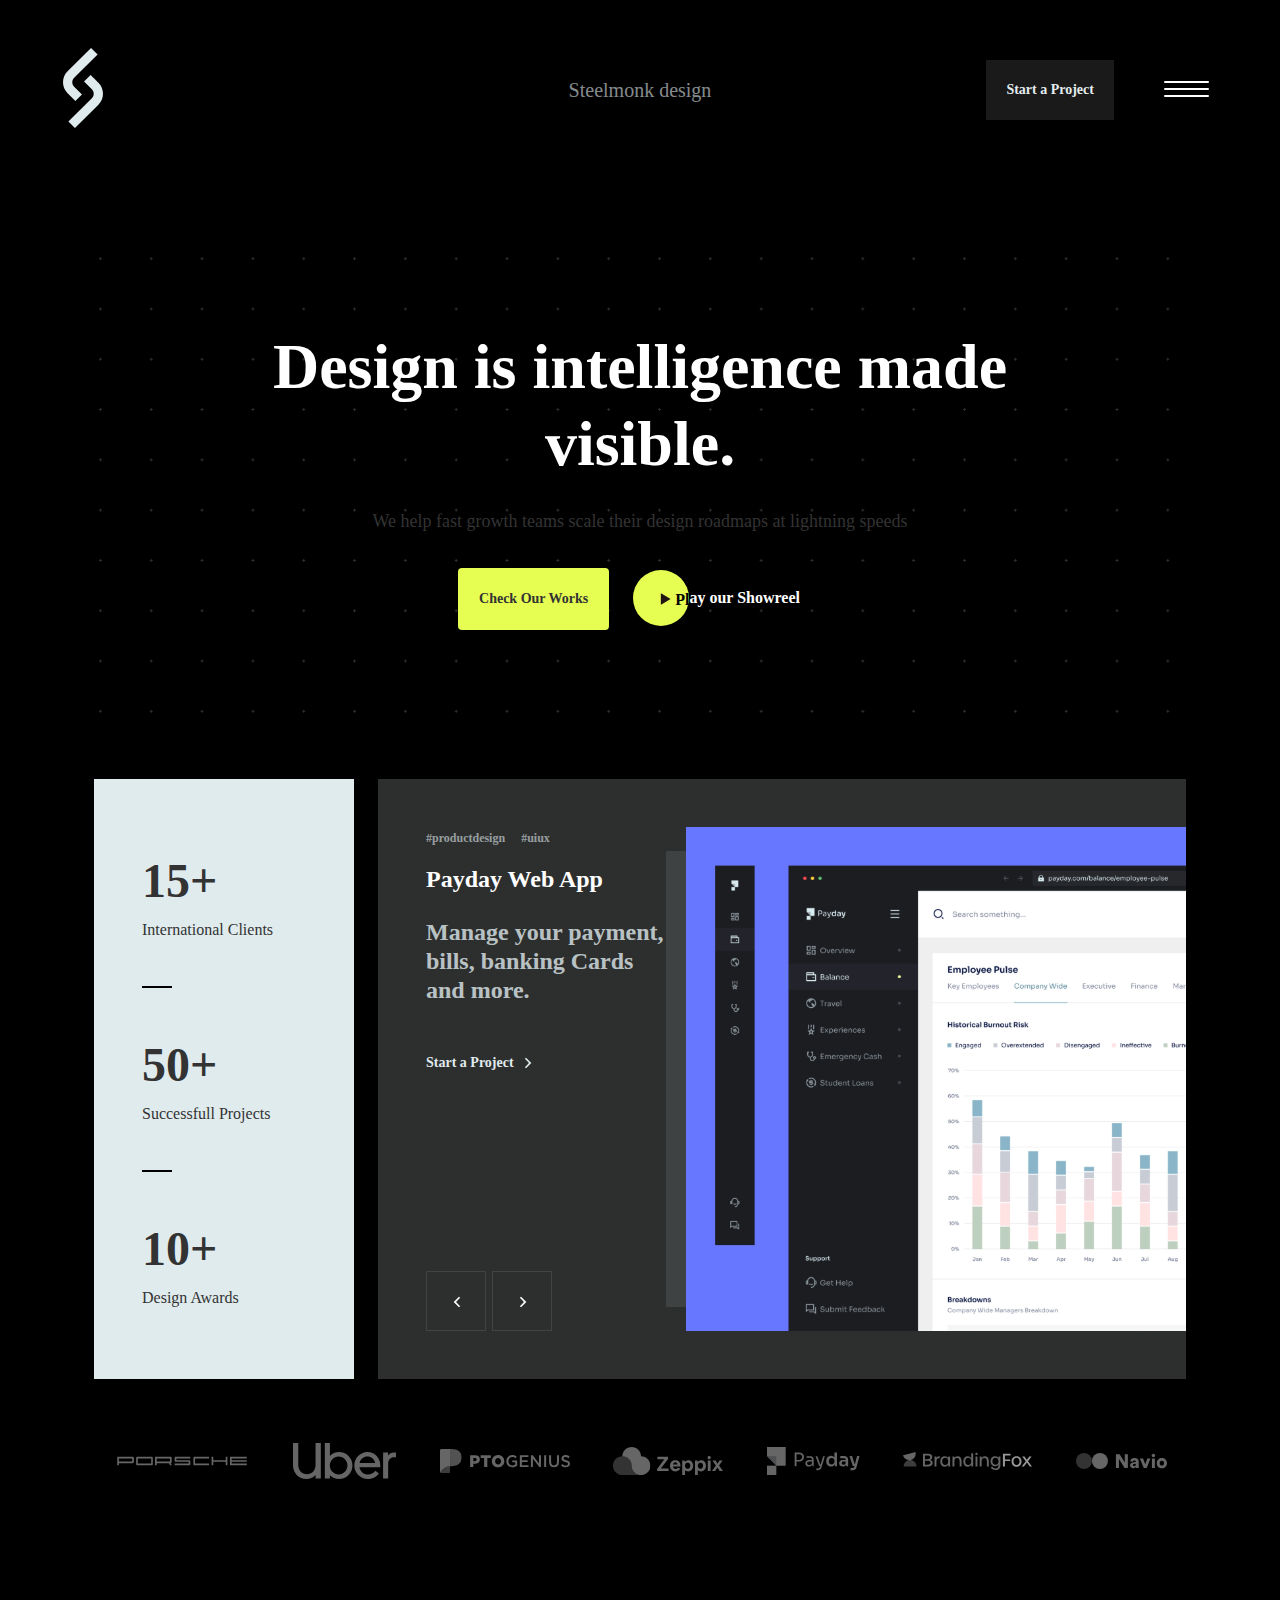
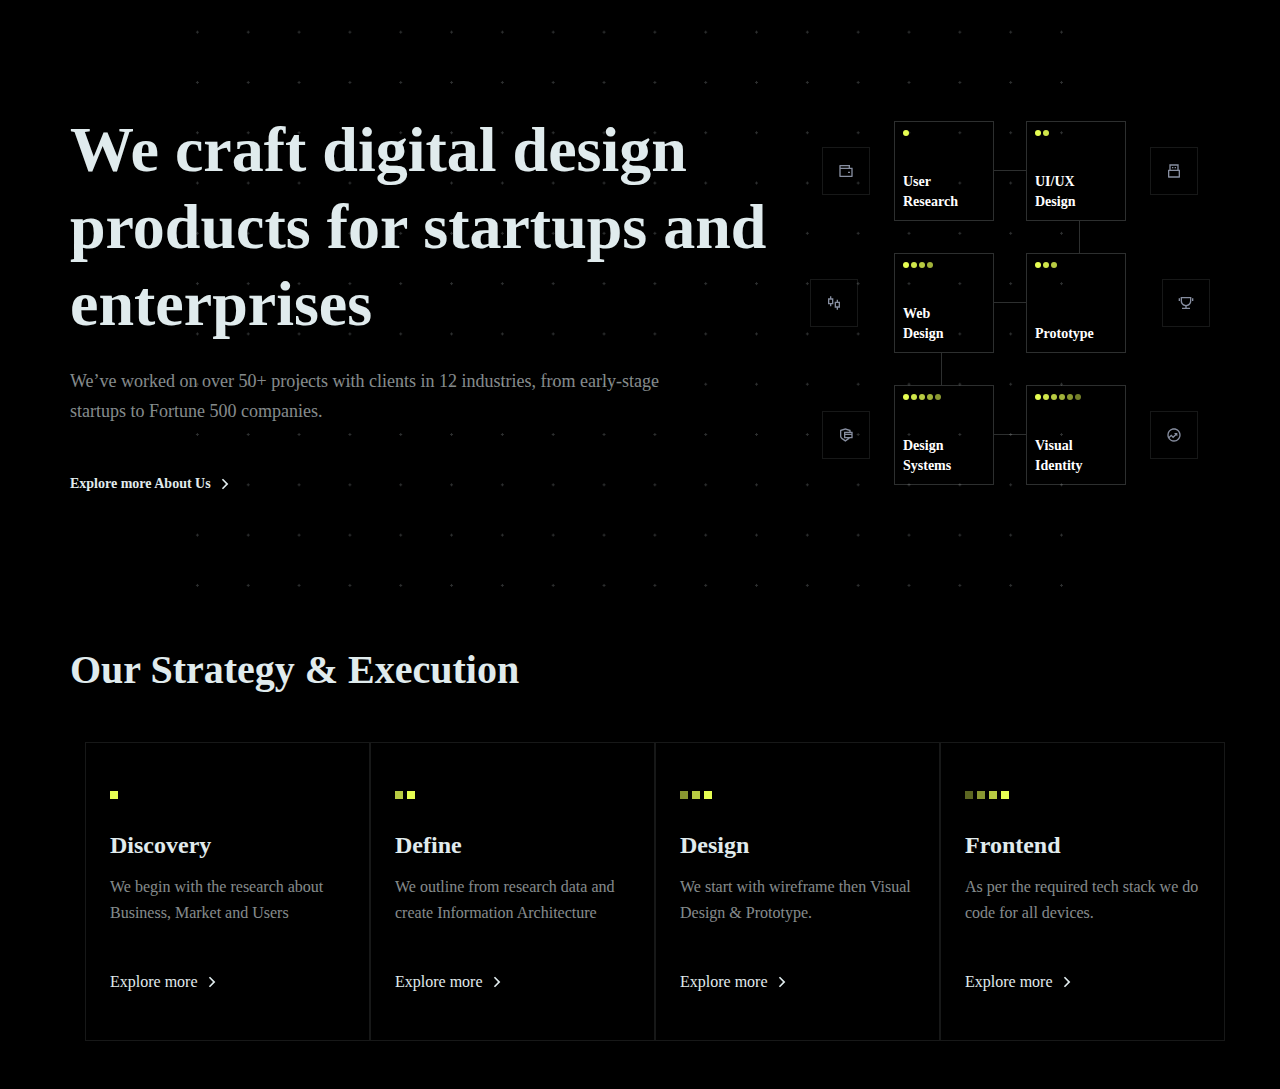
==== index.html @ 5696d29c "strategy section is done" ====
<!DOCTYPE html>
<html lang="en">
  <head>
    <meta charset="UTF-8" />
    <meta name="viewport" content="width=device-width, initial-scale=1.0" />
    <title>Steelmonk</title>
    <link
      rel="stylesheet"
      href="https://maxcdn.bootstrapcdn.com/bootstrap/3.4.1/css/bootstrap.min.css"
    />
    <link rel="stylesheet" href="css/main.css" />
  </head>
  <body>
    <header class="container-fluid" id="header">
      <div class="col-xs-4">
        <a href="index.html"><img src="images/logo.svg" alt="Steelmonk" /></a>
      </div>
      <div class="col-xs-4 header-center">
        <span>Steelmonk design</span>
      </div>
      <div class="col-xs-4 header-end">
        <button class="btn header-btn">Start a Project</button>
        <div class="hamburger" onclick="toggleMenu()">
          <div class="hamburger-container">
            <div class="hamburger-inner"></div>
            <div class="hamburger-hidden"></div>
            <div class="hamburger-hidden right-line-1"></div>
            <div class="hamburger-hidden right-line-2"></div>
          </div>
        </div>
      </div>
    </header>
    <section class="menu" id="menu">
      <div class="container">
        <div class="col-md-4 menu-links">
          <span>Follow us</span>
          <ul>
            <a href="#"><li>Facebook</li></a>
            <a href="#"><li>Instagram</li></a>
            <a href="#"><li>Twiter</li></a>
            <a href="#"><li>Dribbble</li></a>
            <a href="#"><li>Behance</li></a>
            <a href="#"><li>Linkedin</li></a>
            <a href="#"><li>Youtube</li></a>
          </ul>
        </div>
        <div class="col-md-4 menu-links-2">
          <span>Menu</span>
          <nav class="menu-nav">
            <ul class="nav-list">
              <a href="#">
                <li>Works</li>
              </a>
              <a href="#">
                <li>About us</li>
              </a>
              <a href="#">
                <li>Services</li>
              </a>
              <a href="#">
                <li>Contact us</li>
              </a>
            </ul>
          </nav>
          <p>Have a project in mind? Let’s get to work.</p>
        </div>
        <div class="col-md-4">
          <img src="images/menu-img.svg" alt="img" class="menu-img" />
        </div>
      </div>
    </section>
    <section class="main container-fluid">
      <div class="stars">
        <!--content in scss-->
      </div>
      <div class="main-text">
        <h1>Design is intelligence made visible.</h1>
        <p>
          We help fast growth teams scale their design roadmaps at lightning
          speeds
        </p>
        <div class="main-buttons">
          <button class="btn">Check Our Works</button>
          <a class="main-link">
            <img src="images/play-mini-fill.svg" alt="play icon" />
            <span><span>Pl</span>ay our Showreel</span>
          </a>
        </div>
      </div>
    </section>
    <section class="container payday">
      <div class="col-sm-4 paydey-statistic">
        <div class="payday-nmb">
          <div class="payday-nmb-text">
            <h3>15+</h3>
            <p>International Clients</p>
          </div>
          <img src="images/arrow-right-up.svg" alt="arrow" />
        </div>
        <div class="payday-line">
          <!-- content in scss -->
        </div>

        <div class="payday-nmb">
          <div class="payday-nmb-text">
            <h3>50+</h3>
            <p>Successfull Projects</p>
          </div>
          <img src="images/arrow-right-up.svg" alt="arrow" />
        </div>
        <div class="payday-line">
          <!-- content in scss -->
        </div>
        <div class="payday-nmb">
          <div class="payday-nmb-text">
            <h3>10+</h3>
            <p>Design Awards</p>
          </div>
          <img src="images/arrow-right-up.svg" alt="arrow" />
        </div>
      </div>
      <div class="col-md-8 payday-content">
        <div class="payday-content-column">
          <div class="payday-content-text">
            <div class="hashtags">
              <a href="#"><span> #productdesign</span></a>
              <a href="#"><span> #uiux</span></a>
            </div>
            <div class="payday-text-title">
              <h3>Payday Web App</h3>
              <p>Manage your payment, bills, banking Cards and more.</p>
              <a href="#"
                >Start a Project <img src="images/arrow-left.svg" alt="arrow"
              /></a>
            </div>
          </div>
          <div class="payday-buttons">
            <button class="btn payday-btn">
              <img src="images/arrow-left-s-line.svg" alt="arrow" />
            </button>
            <button class="btn payday-btn">
              <img src="images/arrow-right-s-line.svg" alt="arrow" />
            </button>
          </div>
        </div>
        <div class="main-payday-column">
          <div class="payday-square"><!--content in scss--></div>
          <img src="images/payday-img.svg" alt="statistic" />
        </div>
      </div>
    </section>
    <section class="container partners">
      <img src="images/partners/porche.svg" alt="porche-log" /><img
        src="images/partners/uber.svg"
        alt="uber"
      /><img src="images/partners/ptogenius.svg" alt="ptogenius" /><img
        src="images/partners/zeppix.svg"
        alt="zeppix"
      /><img src="images/partners/payday.svg" alt="payday" /><img
        src="images/partners/brandingfox.svg"
        alt="brandingfox"
      />
      <img src="images/partners/navio.svg" alt="navio" />
    </section>
    <section class="container about-us">
      <div class="stars center"></div>
      <div class="about-us-text">
        <h2>We craft digital design products for startups and enterprises</h2>
        <p>
          We’ve worked on over 50+ projects with clients in 12 industries, from
          early-stage <br />startups to Fortune 500 companies.
        </p>
        <a href="#"
          ><span>Explore more About Us</span>
          <img src="images/arrow-left.svg" alt="arrow"
        /></a>
      </div>
      <div class="about-us-content">
        <div class="about-us-row">
          <img src="images/icons/wallet-line.svg" alt="wallet" />
          <div class="about-row-content">
            <div class="about-square">
              <div class="square-circles">
                <div class="circle"><!--content in scss--></div>
              </div>
              <p>User<br />Research</p>
            </div>
            <div class="line"><!--content in scss--></div>
            <div class="about-square">
              <div class="square-circles">
                <div class="circle"><!--content in scss--></div>
                <div class="circle-1"><!--content in scss--></div>
              </div>
              <p>UI/UX<br />Design</p>
            </div>
          </div>
          <img src="images/icons/u-disk-line.svg" alt="usb" />
        </div>
        <div class="vertical-line"><!--content in scss--></div>
        <div class="about-us-row-center">
          <img src="images/icons/stock-line.svg" alt="stock" />
          <div class="about-row-content">
            <div class="about-square">
              <div class="square-circles">
                <div class="circle"><!--content in scss--></div>
                <div class="circle-1"><!--content in scss--></div>
                <div class="circle-2"><!--content in scss--></div>
                <div class="circle-3"><!--content in scss--></div>
              </div>
              <p>Web<br />Design</p>
            </div>
            <div class="line"><!--content in scss--></div>
            <div class="about-square">
              <div class="square-circles">
                <div class="circle"><!--content in scss--></div>
                <div class="circle-1"><!--content in scss--></div>
                <div class="circle-2"><!--content in scss--></div>
              </div>
              <p>Prototype</p>
            </div>
          </div>
          <img src="images/icons/trophy-line.svg" alt="cup icon" />
        </div>
        <div class="vertical-line-2"><!--content in scss--></div>
        <div class="about-us-row">
          <img
            src="images/icons/secure-payment-line.svg"
            alt="secure payment"
          />
          <div class="about-row-content">
            <div class="about-square">
              <div class="square-circles">
                <div class="circle"><!--content in scss--></div>
                <div class="circle-1"><!--content in scss--></div>
                <div class="circle-2"><!--content in scss--></div>
                <div class="circle-3"><!--content in scss--></div>
                <div class="circle-4"><!--content in scss--></div>
              </div>
              <p>Design<br />Systems</p>
            </div>
            <div class="line"><!--content in scss--></div>
            <div class="about-square">
              <div class="square-circles">
                <div class="circle"><!--content in scss--></div>
                <div class="circle-1"><!--content in scss--></div>
                <div class="circle-2"><!--content in scss--></div>
                <div class="circle-3"><!--content in scss--></div>
                <div class="circle-4"><!--content in scss--></div>
                <div class="circle-5"><!--content in scss--></div>
              </div>
              <p>Visual<br />Identity</p>
            </div>
          </div>
          <img src="images/icons/funds-line.svg" alt="usb" />
        </div>
      </div>
    </section>
    <section class="strategy container">
      <h2>Our Strategy & Execution</h2>
      <div class="container strategy-content">
        <div class="strategy-square">
          <div class="strategy-small-squares">
            <div class="small-square"><!--content in scss--></div>
          </div>
          <h3>Discovery</h3>
          <p>We begin with the research about Business, Market and Users</p>
          <a href="#"
            >Explore more <img src="images/arrow-left.svg" alt="arrow"
          /></a>
        </div>
        <div class="strategy-square">
          <div class="strategy-small-squares">
            <div class="small-square-2"><!--content in scss--></div>
            <div class="small-square"><!--content in scss--></div>
          </div>
          <h3>Define</h3>
          <p>
            We outline from research data and create Information Architecture
          </p>
          <a href="#"
            >Explore more <img src="images/arrow-left.svg" alt="arrow"
          /></a>
        </div>
        <div class="strategy-square">
          <div class="strategy-small-squares">
            <div class="small-square-3"><!--content in scss--></div>
            <div class="small-square-2"><!--content in scss--></div>
            <div class="small-square"><!--content in scss--></div>
          </div>
          <h3>Design</h3>
          <p>We start with wireframe then Visual Design & Prototype.</p>
          <a href="#"
            >Explore more <img src="images/arrow-left.svg" alt="arrow"
          /></a>
        </div>
        <div class="strategy-square">
          <div class="strategy-small-squares">
            <div class="small-square-4"><!--content in scss--></div>
            <div class="small-square-3"><!--content in scss--></div>
            <div class="small-square-2"><!--content in scss--></div>
            <div class="small-square"><!--content in scss--></div>
          </div>
          <h3>Frontend</h3>
          <p>As per the required tech stack we do code for all devices.</p>
          <a href="#"
            >Explore more <img src="images/arrow-left.svg" alt="arrow"
          /></a>
        </div>
      </div>
    </section>
  </body>
  <script src="js/script.js"></script>
  <script src="https://ajax.googleapis.com/ajax/libs/jquery/3.7.1/jquery.min.js"></script>
  <script src="https://maxcdn.bootstrapcdn.com/bootstrap/3.4.1/js/bootstrap.min.js"></script>
</html>
---- css/main.css ----
html,body,div,span,applet,object,iframe,h1,h2,h3,h4,h5,h6,p,blockquote,pre,a,abbr,acronym,address,big,cite,code,del,dfn,em,img,ins,kbd,q,s,samp,small,strike,strong,sub,sup,tt,var,b,u,i,center,dl,dt,dd,ol,ul,li,fieldset,form,label,legend,table,caption,tbody,tfoot,thead,tr,th,td,article,aside,canvas,details,embed,figure,figcaption,footer,header,hgroup,menu,nav,output,ruby,section,summary,time,mark,audio,video{margin:0;padding:0;border:0;font-size:100%;font:inherit;vertical-align:baseline}article,aside,details,figcaption,figure,footer,header,hgroup,menu,nav,section{display:block}body{line-height:1}ol,ul{list-style:none}blockquote,q{quotes:none}blockquote:before,blockquote:after,q:before,q:after{content:"";content:none}table{border-collapse:collapse;border-spacing:0}a{text-decoration:none}*{box-sizing:border-box}.container-fluid{background-color:#000;display:flex;align-items:center;justify-content:space-between;padding:48px}.container-fluid .header-center{display:flex;justify-content:center}.container-fluid .header-center span{font-family:Helvetica Neue;font-size:20px;line-height:34px;color:rgba(224,235,237,.6);cursor:default}.container-fluid .header-end{display:flex;justify-content:end;column-gap:42px;align-items:center}.container-fluid .header-end .header-btn{font-family:BRSonoma-Bold;font-size:14px;font-weight:700;line-height:20px;color:#e0ebed;padding:20px;background:none;transition:all .3s;position:relative;cursor:pointer;outline:none}.container-fluid .header-end .header-btn:hover{color:#e6fe52}.container-fluid .header-end .header-btn.header-btn::before{content:"";position:absolute;top:0;left:0;width:100%;height:100%;z-index:1;background-color:rgba(255,255,255,.1);transition:all .3s}.container-fluid .header-end .header-btn:hover::before{opacity:0;transform:scale(0.5, 0.5)}.container-fluid .header-end .header-btn.header-btn::after{content:"";position:absolute;top:0;left:0;width:100%;height:100%;z-index:1;border:1px solid #e6fe52;transition:all .3s;transform:scale(1.3);opacity:0}.container-fluid .header-end .header-btn:hover::after{opacity:1;transform:scale(1)}.hamburger{width:60px;height:24px;padding:4px 7.5px;overflow:hidden}.hamburger .hamburger-container{width:45px;height:16px;display:flex;flex-direction:column;align-items:center;justify-content:center;cursor:pointer;position:relative}.hamburger .hamburger-container .hamburger-inner{position:absolute;width:100%;height:2px;background-color:#fff;border-radius:4px;transform:translate(0, -50%);opacity:1;transition-property:transform,opacity;transition-timing-function:ease;transition-duration:.4s}.hamburger .hamburger-container:hover .hamburger-inner{transform:translate(-53px);opacity:0}.hamburger .hamburger-container::after{content:"";position:absolute;top:0px;width:100%;height:2px;background-color:#fff;border-radius:4px;opacity:1;transition-property:transform,opacity;transition-timing-function:ease;transition-duration:.4s;transform:translate(0, -50%)}.hamburger .hamburger-container::before{content:"";position:absolute;bottom:0px;width:100%;height:2px;background-color:#fff;border-radius:4px;opacity:1;transition-property:transform,opacity;transition-timing-function:ease;transition-duration:.4s;transform:translate(0, -50%)}.hamburger .hamburger-container:hover::before{transform:translate(53px, 0);opacity:0}.hamburger .hamburger-container:hover::after{transform:translate(53px, 0);opacity:0}.hamburger .hamburger-container .hamburger-hidden{opacity:0;position:absolute;width:100%;height:2px;background-color:#e6fe52;border-radius:4px;opacity:0;transition-property:transform,opacity;transition-timing-function:ease;transition-duration:.2s;transform:translate(53px, -50%)}.hamburger .hamburger-container .right-line-1{width:100%;height:2px;background-color:#e6fe52;border-radius:4px;opacity:1;transition-property:transform,opacity;transition-timing-function:ease;transition-duration:.4s;top:0;transform:translate(56px, -50%)}.hamburger .hamburger-container .right-line-2{width:100%;height:2px;background-color:#e6fe52;border-radius:4px;opacity:1;transition-property:transform,opacity;transition-timing-function:ease;transition-duration:.4s;bottom:0;transform:translate(53px, -50%)}.hamburger .hamburger-container:hover .hamburger-hidden{opacity:1;transform:translate(0, -50%)}.is-active .hamburger-container .hamburger-inner{display:none}.is-active .hamburger-container::after,.is-active .hamburger-container::before{display:none}.is-active .hamburger-container .hamburger-hidden{background-color:#000;top:50%;transform:translate(0, -50%) rotate(45deg)}.is-active .hamburger-container .right-line-1{transform:rotate(135deg);transform-origin:center}.active-header{background-color:#e0ebed}.active-header img{filter:invert(1)}.active-header .header-center span{color:#000}.active-header .header-end .header-btn{font-family:BRSonoma-Bold;font-size:14px;font-weight:700;line-height:20px;color:#e0ebed;padding:20px;background:none;transition:all .3s;position:relative;cursor:pointer;outline:none;background-color:#2d2f2f}.active-header .header-end .header-btn:hover{color:#e0ebed}.active-header .header-end .header-btn.header-btn::after{content:"";position:absolute;top:0;left:0;width:100%;height:100%;z-index:1;border:1px solid #2d2f2f;transition:all .3s;transform:scale(1.3);opacity:0}.active-header .header-end .header-btn:hover::after{opacity:1;transform:scale(1)}.menu{display:none}.menu.active{display:block;position:fixed;top:130px;left:0;width:100%;height:100%;background-color:#e0ebed;z-index:999;display:flex;justify-content:center;padding:48px auto}.menu.active .container{margin-top:50px;display:flex}.menu.active .container .menu-links{display:flex;flex-direction:column;gap:24px}.menu.active .container .menu-links span{font-family:Helvetica Neue;font-size:14px;line-height:26px}.menu.active .container .menu-links ul{display:flex;flex-direction:column;gap:16px}.menu.active .container .menu-links ul a{font-family:Helvetica Neue;font-size:18px;line-height:30px;color:#000}.menu.active .container .menu-links-2{display:flex;flex-direction:column;gap:24px}.menu.active .container .menu-links-2 span{font-family:Helvetica Neue;font-size:14px;line-height:26px}.menu.active .container .menu-links-2 .menu-nav .nav-list{display:flex;flex-direction:column;gap:24px}.menu.active .container .menu-links-2 .menu-nav .nav-list a{font-family:BRSonoma-Medium;font-size:48px;font-weight:500;line-height:58px;color:#000}.menu.active .container p{font-family:Helvetica Neue;font-size:18px;line-height:30px;letter-spacing:0em;text-align:left}.menu.active .container .menu-img{max-width:416px;width:100%;max-height:650px;height:75%}.main{height:600px;background-color:#000;display:flex;align-items:center;padding:0px;position:relative}.main .stars{position:absolute;top:50%;left:50%;width:1130px;height:491px;display:flex;align-items:center;justify-content:center;background:#f4f4f4;background:radial-gradient(circle, rgba(224, 235, 237, 0.2) 1px, rgb(0, 0, 0) 1px);background-size:50.84px 50.3px;transform:translate(-50%, -50%)}.main .main-text{z-index:1;display:flex;flex-direction:column;align-items:center}.main .main-text h1{font-family:BRSonoma-Bold;font-size:64px;font-weight:700;line-height:77px;margin-bottom:24px;color:#fff;max-width:856px;text-align:center}.main .main-text p{font-family:Helvetica Neue;font-size:18px;line-height:30px;text-align:center;margin-bottom:32px}.main .main-text .main-buttons{display:flex;column-gap:24px;align-items:center}.main .main-text .main-buttons .btn{font-family:BRSonoma-Bold;font-size:14px;font-weight:700;line-height:20px;text-align:center;padding:20px;background-color:#e6fe52;transition:all .4s ease 0s}.main .main-text .main-buttons .btn:hover{background:#434343;letter-spacing:1px;-webkit-box-shadow:0px 5px 40px -10px rgba(0,0,0,.57);-moz-box-shadow:0px 5px 40px -10px rgba(0,0,0,.57);box-shadow:5px 40px -10px rgba(0,0,0,.57);transition:all .4s ease 0s;color:#ff0}.main .main-text .main-buttons .main-link{position:relative;margin:auto;padding:19px 22px;transition:all .2s ease;font-family:BRSonoma-Bold;font-size:14px;font-weight:700;line-height:20px;letter-spacing:0em;text-align:center;color:#fff;text-decoration-line:none;display:flex;align-items:center;cursor:pointer}.main .main-text .main-buttons .main-link:before{content:"";position:absolute;top:0;left:0;display:block;border-radius:28px;background:#e6fe52;width:56px;height:56px;transition:all .4s ease}.main .main-text .main-buttons .main-link span{position:relative;font-size:16px;line-height:18px;font-weight:900;vertical-align:middle}.main .main-text .main-buttons .main-link span span{color:#000}.main .main-text .main-buttons .main-link:hover.main-link::before{width:100%;background-color:#ff0}.main .main-text .main-buttons .main-link:hover{color:#000;letter-spacing:.25em}.main .main-text .main-buttons .main-link img{filter:invert(1)}.payday{display:flex;column-gap:24px;margin-bottom:64px}.payday .paydey-statistic{display:flex;flex-direction:column;gap:48px;justify-content:center;max-width:416px;width:100%;height:600px;background-color:#e0ebed;padding:48px}.payday .paydey-statistic .payday-line{width:30px;height:2px;background-color:#000}.payday .paydey-statistic .payday-nmb{display:flex;justify-content:space-between;align-items:center;cursor:pointer}.payday .paydey-statistic .payday-nmb img{display:none}.payday .paydey-statistic .payday-nmb:hover img{display:block}.payday .paydey-statistic .payday-nmb .payday-nmb-text{display:flex;flex-direction:column;gap:12px}.payday .paydey-statistic .payday-nmb .payday-nmb-text h3{font-family:BRSonoma-Bold;font-size:48px;font-weight:700;line-height:58px;letter-spacing:0em;text-align:left}.payday .paydey-statistic .payday-nmb .payday-nmb-text h3 p{font-family:Helvetica Neue;font-size:20px;line-height:34px;color:#000}.payday .payday-content{max-width:856px;width:100%;height:600px;background-color:#2d2f2f;padding:48px 0px 48px 48px;display:flex}.payday .payday-content .payday-content-column{display:flex;flex-direction:column;justify-content:space-between;height:100%;width:240px}.payday .payday-content .payday-content-column .payday-content-text{display:flex;flex-direction:column;gap:1em}.payday .payday-content .payday-content-column .payday-content-text .hashtags{display:flex;column-gap:16px}.payday .payday-content .payday-content-column .payday-content-text .hashtags a span{font-family:Helvetica Neue;font-size:12px;line-height:22px;color:rgba(224,235,237,.6)}.payday .payday-content .payday-content-column .payday-content-text .hashtags a span:hover{color:#6b7aff}.payday .payday-content .payday-content-column .payday-content-text .hashtags a:hover{text-decoration:none}.payday .payday-content .payday-content-column .payday-content-text h3{font-family:BRSonoma-Bold;font-size:24px;font-weight:700;line-height:29px;color:#fff;margin-bottom:1em}.payday .payday-content .payday-content-column .payday-content-text p{font-family:BRSonoma-Bold;font-size:24px;font-weight:700;line-height:29px;color:rgba(224,235,237,.8);margin-bottom:2em}.payday .payday-content .payday-content-column .payday-content-text a{font-family:BRSonoma-Bold;font-size:14px;font-weight:700;line-height:20px;text-align:center;color:#e0ebed;display:flex;align-items:center;column-gap:10px;transition:all .3s}.payday .payday-content .payday-content-column .payday-content-text a:hover{letter-spacing:1px;text-decoration-line:none;column-gap:15px}.payday .payday-content .payday-content-column .payday-buttons{display:flex;column-gap:6px;align-items:center}.payday .payday-content .payday-content-column .payday-buttons .payday-btn{padding:20px;background:none;outline:none;border:1px solid rgba(255,255,255,.1019607843);width:60px;height:60px;border-radius:0;transition:all .3s}.payday .payday-content .payday-content-column .payday-buttons .payday-btn:hover{border:1px solid #fff;border-radius:50%}.payday .payday-content .main-payday-column{display:flex;column-gap:0px;align-items:center}.payday .payday-content .main-payday-column .payday-square{width:20px;height:456px;background-color:rgba(224,235,237,.1019607843)}.partners{display:flex;justify-content:space-between;align-items:center;margin-bottom:128px}.about-us{height:591px;position:relative;display:flex;align-items:center}.about-us .stars{background:#f4f4f4;background:radial-gradient(circle, rgba(224, 235, 237, 0.2) 1px, rgb(0, 0, 0) 1px);background-size:50.84px 50.3px;position:absolute;height:100%;width:80%;left:50%;transform:translate(-50%)}.about-us-text{display:flex;flex-direction:column;width:100%;z-index:1}.about-us-text h2{font-family:BRSonoma-Bold;font-size:64px;font-weight:700;line-height:77px;max-width:746px;width:100%;height:231px;color:#e0ebed;margin-bottom:24px}.about-us-text p{font-family:Helvetica Neue;font-size:18px;line-height:30px;letter-spacing:0em;text-align:left;color:rgba(224,235,237,.6);max-width:743px;width:100%;margin-bottom:48px}.about-us-text a{display:flex;column-gap:10px;align-items:center}.about-us-text a span{font-family:BRSonoma-Bold;font-size:14px;font-weight:700;line-height:20px;letter-spacing:0em;text-align:center;color:#e0ebed;transition:all .3s}.about-us-text a span:hover{letter-spacing:1px}.about-us-text a:hover{text-decoration-line:none;letter-spacing:1px;column-gap:15px}.about-us-content{display:flex;flex-direction:column;z-index:1;align-items:center}.about-us-content .about-us-row{display:flex;align-items:center;column-gap:24px}.about-us-content .about-us-row img{padding:15px;border:1px solid rgba(224,235,237,.1019607843);width:48px;height:48px}.about-us-content .about-us-row .about-row-content{display:flex;align-items:center}.about-us-content .about-us-row .about-row-content .about-square{padding:8px;display:flex;flex-direction:column;justify-content:space-between;width:100px;height:100px;border:1px solid rgba(224,235,237,.2)}.about-us-content .about-us-row .about-row-content .about-square .square-circles{display:flex;column-gap:2px}.about-us-content .about-us-row .about-row-content .about-square .square-circles .circle{width:6px;height:6px;border-radius:3px;background-color:#e6fe52}.about-us-content .about-us-row .about-row-content .about-square .square-circles .circle-1{width:6px;height:6px;border-radius:3px;background-color:#e6fe52;opacity:90%}.about-us-content .about-us-row .about-row-content .about-square .square-circles .circle-2{width:6px;height:6px;border-radius:3px;background-color:#e6fe52;opacity:80%}.about-us-content .about-us-row .about-row-content .about-square .square-circles .circle-3{width:6px;height:6px;border-radius:3px;background-color:#e6fe52;opacity:70%}.about-us-content .about-us-row .about-row-content .about-square .square-circles .circle-4{width:6px;height:6px;border-radius:3px;background-color:#e6fe52;opacity:60%}.about-us-content .about-us-row .about-row-content .about-square .square-circles .circle-5{width:6px;height:6px;border-radius:3px;background-color:#e6fe52;opacity:50%}.about-us-content .about-us-row .about-row-content .about-square p{font-family:BRSonoma-Bold;font-size:14px;font-weight:700;line-height:20px;color:#fff}.about-us-content .about-us-row .line{width:32px;height:1px;background-color:rgba(224,235,237,.2)}.about-us-content .vertical-line{width:1px;height:32px;background-color:rgba(224,235,237,.2);margin-left:138px}.about-us-content .vertical-line-2{width:1px;height:32px;background-color:rgba(224,235,237,.2);margin-right:138px}.about-us-content .about-us-row-center{display:flex;align-items:center;column-gap:36px}.about-us-content .about-us-row-center img{padding:15px;border:1px solid rgba(224,235,237,.1019607843);width:48px;height:48px}.about-us-content .about-us-row-center .about-row-content{display:flex;align-items:center}.about-us-content .about-us-row-center .about-row-content .about-square{padding:8px;display:flex;flex-direction:column;justify-content:space-between;width:100px;height:100px;border:1px solid rgba(224,235,237,.2)}.about-us-content .about-us-row-center .about-row-content .about-square .square-circles{display:flex;column-gap:2px}.about-us-content .about-us-row-center .about-row-content .about-square .square-circles .circle{width:6px;height:6px;border-radius:3px;background-color:#e6fe52}.about-us-content .about-us-row-center .about-row-content .about-square .square-circles .circle-1{width:6px;height:6px;border-radius:3px;background-color:#e6fe52;opacity:90%}.about-us-content .about-us-row-center .about-row-content .about-square .square-circles .circle-2{width:6px;height:6px;border-radius:3px;background-color:#e6fe52;opacity:80%}.about-us-content .about-us-row-center .about-row-content .about-square .square-circles .circle-3{width:6px;height:6px;border-radius:3px;background-color:#e6fe52;opacity:70%}.about-us-content .about-us-row-center .about-row-content .about-square .square-circles .circle-4{width:6px;height:6px;border-radius:3px;background-color:#e6fe52;opacity:60%}.about-us-content .about-us-row-center .about-row-content .about-square p{font-family:BRSonoma-Bold;font-size:14px;font-weight:700;line-height:20px;color:#fff}.about-us-content .about-us-row-center .line{width:32px;height:1px;background-color:rgba(224,235,237,.2)}.strategy{display:flex;flex-direction:column;gap:48px}.strategy h2{font-family:BRSonoma-Bold;font-size:40px;font-weight:700;line-height:48px;color:#e0ebed}.strategy .strategy-content{display:flex}.strategy .strategy-content .strategy-square{max-width:324px;width:100%;height:299px;border:1px solid rgba(224,235,237,.1019607843);padding:48px 24px;cursor:pointer}.strategy .strategy-content .strategy-square .strategy-small-squares{display:flex;column-gap:4px;margin-bottom:32px}.strategy .strategy-content .strategy-square .strategy-small-squares .small-square{width:8px;height:8px;background-color:#e6fe52}.strategy .strategy-content .strategy-square .strategy-small-squares .small-square-2{width:8px;height:8px;background-color:#e6fe52;opacity:80%}.strategy .strategy-content .strategy-square .strategy-small-squares .small-square-3{width:8px;height:8px;background-color:#e6fe52;opacity:60%}.strategy .strategy-content .strategy-square .strategy-small-squares .small-square-4{width:8px;height:8px;background-color:#e6fe52;opacity:40%}.strategy .strategy-content .strategy-square h3{font-family:BRSonoma-Bold;font-size:24px;font-weight:700;line-height:29px;color:#e0ebed;margin-bottom:14px}.strategy .strategy-content .strategy-square p{font-family:Helvetica Neue;font-size:16px;line-height:26px;color:rgba(224,235,237,.6);margin-bottom:48px}.strategy .strategy-content .strategy-square a{text-decoration:none;color:#e0ebed;display:flex;align-items:center;gap:10px;transition:all .3s}.strategy .strategy-content .strategy-square:hover a{gap:15px}body{background-color:#000}
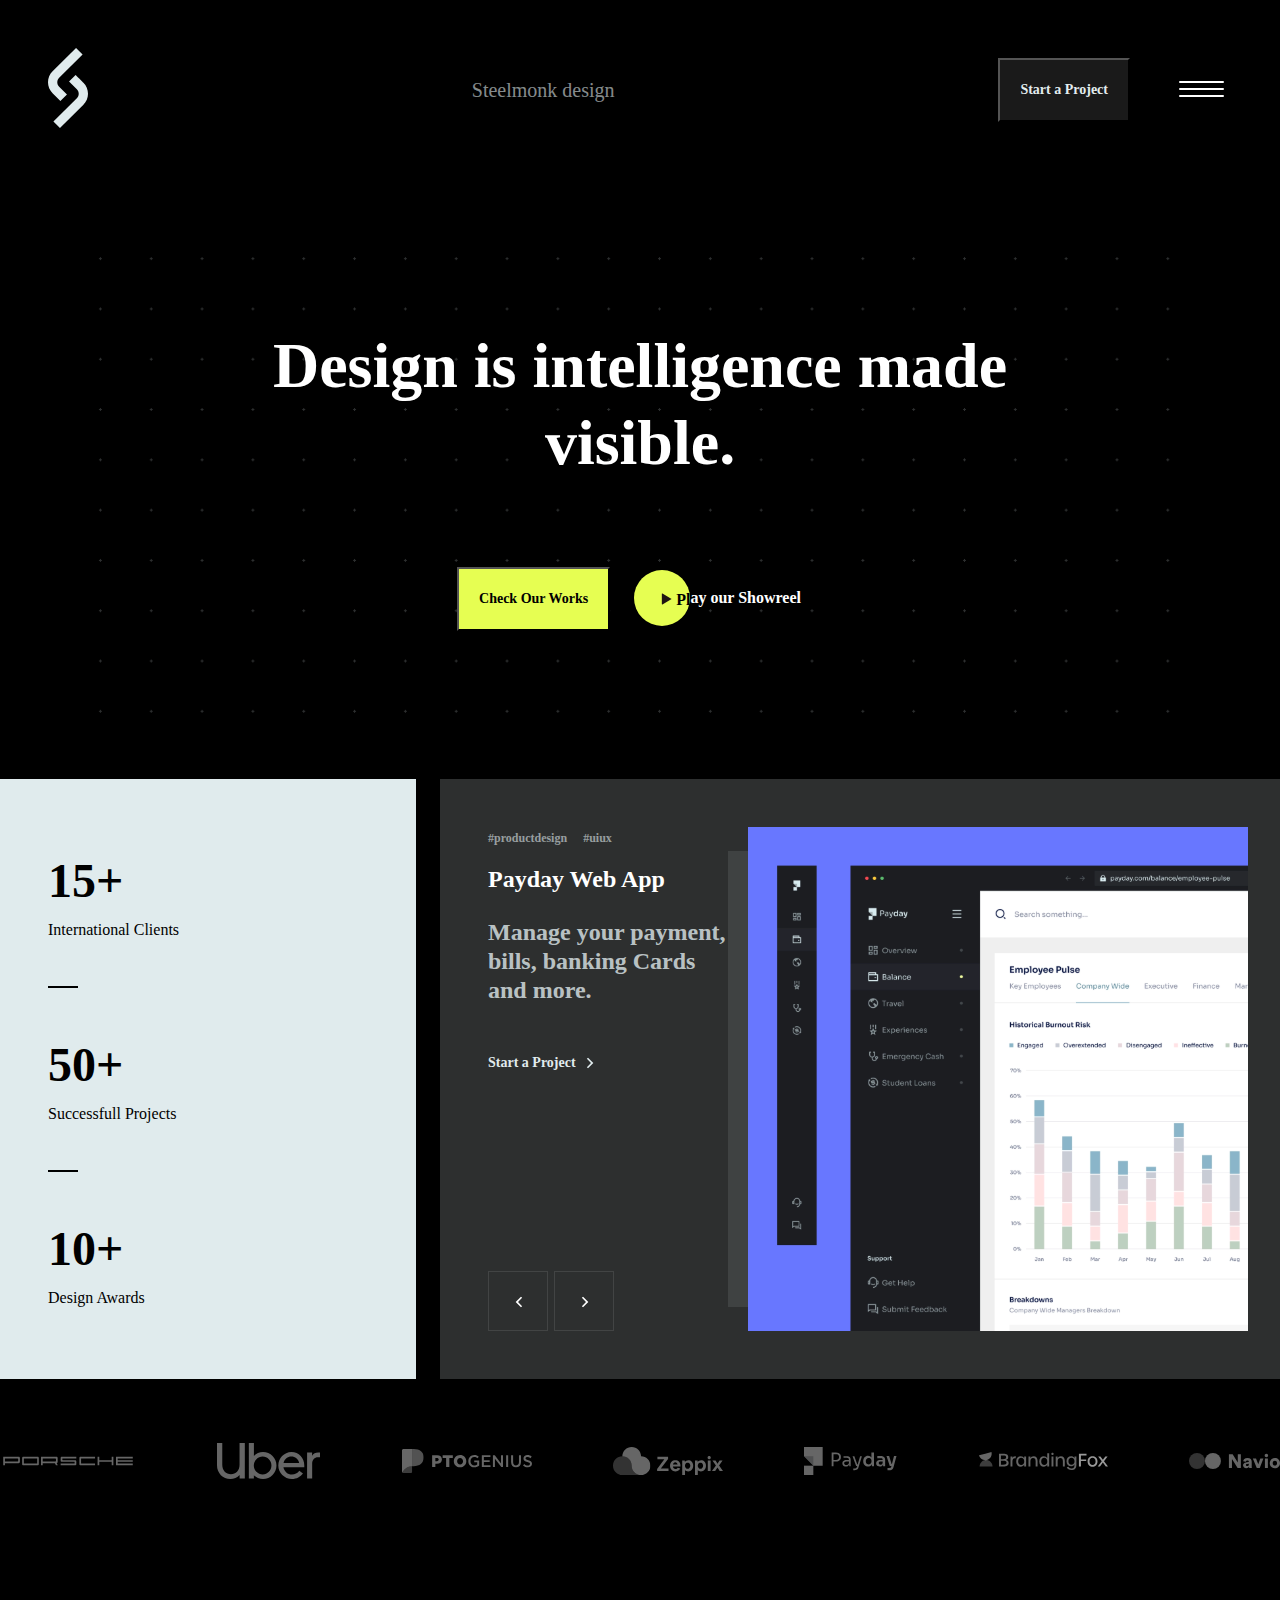
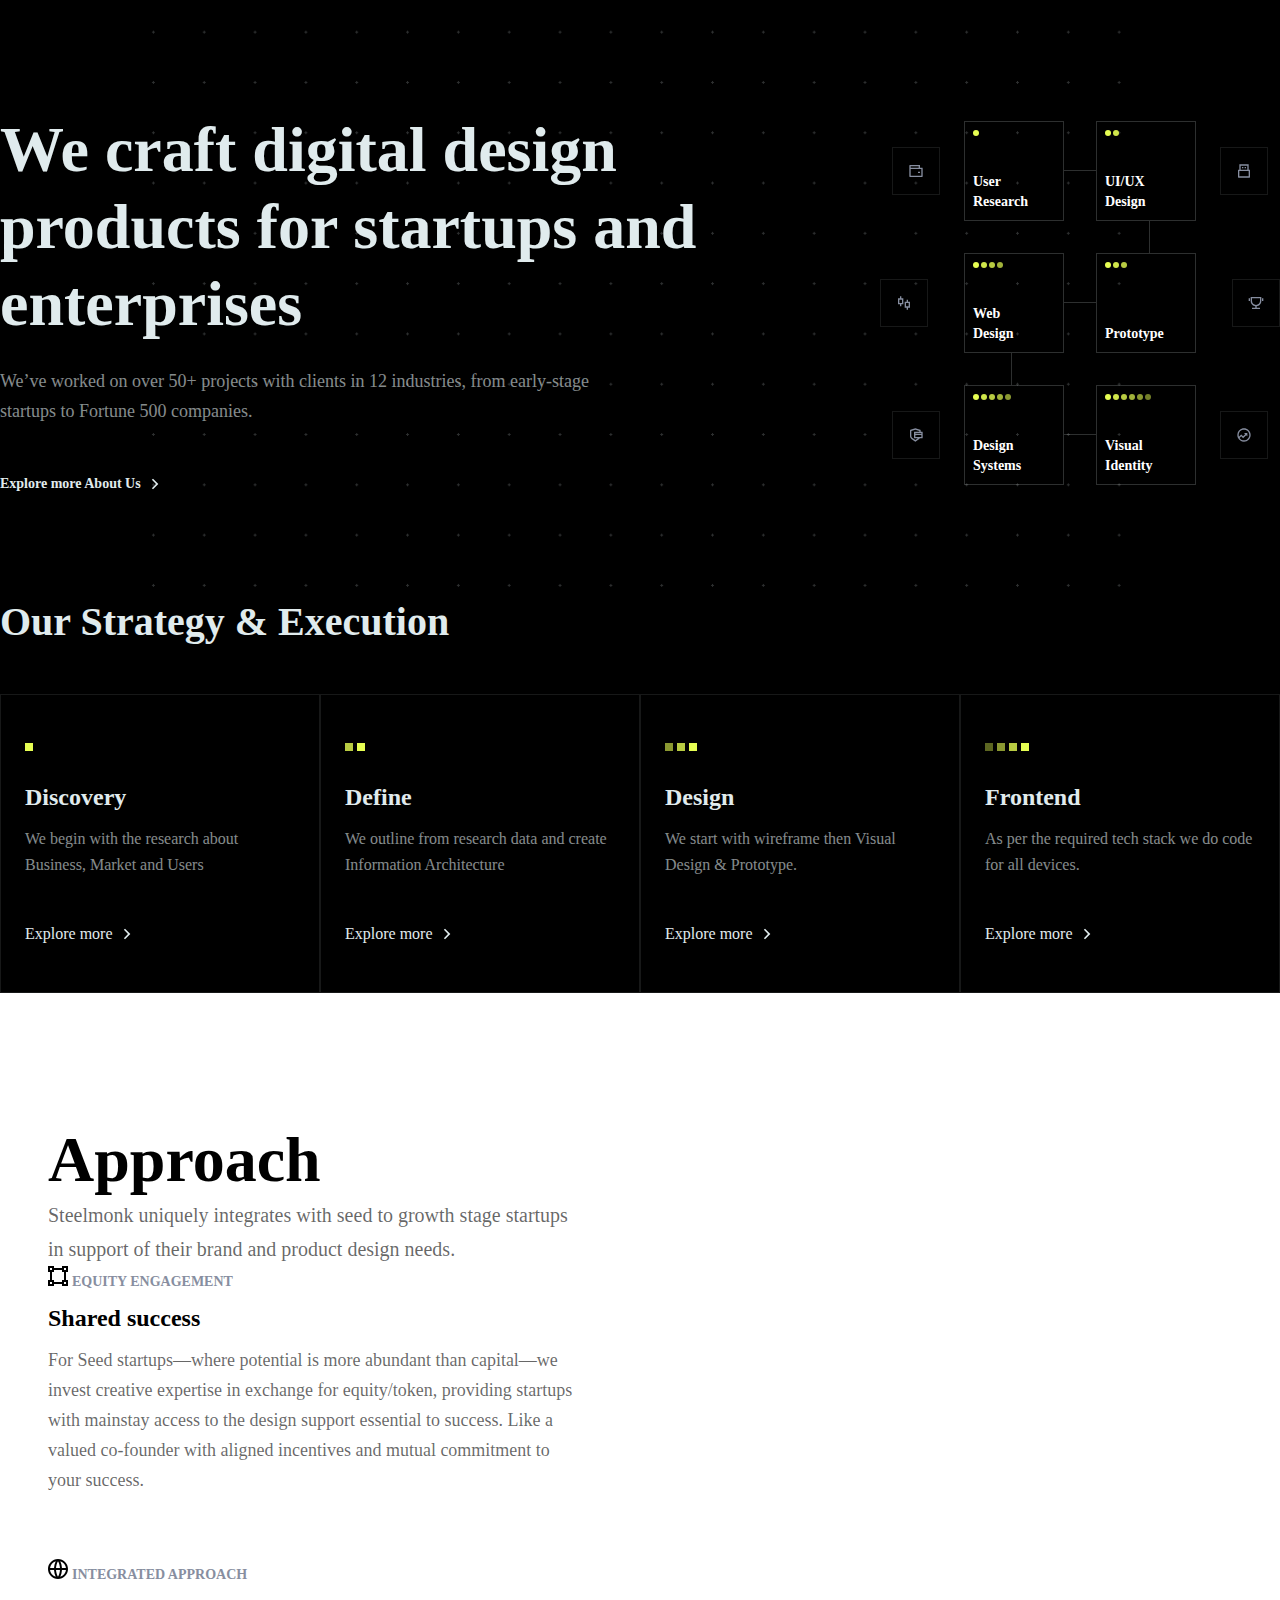
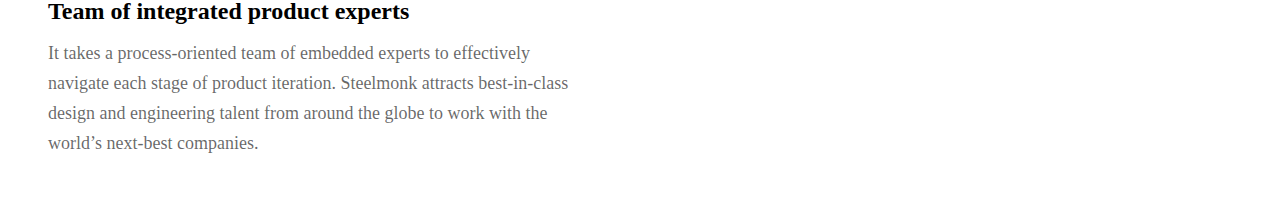
==== commit 07ee5ff9: "approach section is done" ====
--- a/index.html
+++ b/index.html
@@ -5,9 +5,12 @@
     <meta name="viewport" content="width=device-width, initial-scale=1.0" />
     <title>Steelmonk</title>
     <link
+      href="https://cdn.jsdelivr.net/npm/bootstrap@5.3.2/dist/css/bootstrap.min.css"
       rel="stylesheet"
-      href="https://maxcdn.bootstrapcdn.com/bootstrap/3.4.1/css/bootstrap.min.css"
+      integrity="sha384-T3c6CoIi6uLrA9TneNEoa7RxnatzjcDSCmG1MXxSR1GAsXEV/Dwwykc2MPK8M2HN"
+      crossorigin="anonymous"
     />
+
     <link rel="stylesheet" href="css/main.css" />
   </head>
   <body>
@@ -308,8 +311,56 @@
         </div>
       </div>
     </section>
+    <section class="approach container-fluid">
+      <div class="container d-flex justify-content-between">
+        <div class="approach-title">
+          <h2 class="mb-4">Approach</h2>
+          <p>
+            Steelmonk uniquely integrates with seed to growth stage startups in
+            support of their brand and product design needs.
+          </p>
+        </div>
+        <div class="approach-text overflow-hidden">
+          <div class="approach-text-div">
+            <img
+              src="images/icons/square-icon.svg"
+              alt="square-icon"
+              class="mb-4"
+            />
+            <span class="d-block">EQUITY ENGAGEMENT</span>
+            <h4>Shared success</h4>
+            <p>
+              For Seed startups—where potential is more abundant than capital—we
+              invest creative expertise in exchange for equity/token, providing
+              startups with mainstay access to the design support essential to
+              success. Like a valued co-founder with aligned incentives and
+              mutual commitment to your success.
+            </p>
+          </div>
+          <div class="approach-text-div">
+            <img
+              src="images/icons/web-world.svg"
+              alt="square-icon"
+              class="mb-4"
+            />
+            <span class="d-block">INTEGRATED APPROACH</span>
+            <h4>Team of integrated product experts</h4>
+            <p>
+              It takes a process-oriented team of embedded experts to
+              effectively navigate each stage of product iteration. Steelmonk
+              attracts best-in-class design and engineering talent from around
+              the globe to work with the world’s next-best companies.
+            </p>
+          </div>
+        </div>
+      </div>
+    </section>
   </body>
   <script src="js/script.js"></script>
   <script src="https://ajax.googleapis.com/ajax/libs/jquery/3.7.1/jquery.min.js"></script>
-  <script src="https://maxcdn.bootstrapcdn.com/bootstrap/3.4.1/js/bootstrap.min.js"></script>
+  <script
+    src="https://cdn.jsdelivr.net/npm/bootstrap@5.3.2/dist/js/bootstrap.bundle.min.js"
+    integrity="sha384-C6RzsynM9kWDrMNeT87bh95OGNyZPhcTNXj1NW7RuBCsyN/o0jlpcV8Qyq46cDfL"
+    crossorigin="anonymous"
+  ></script>
 </html>
--- a/css/main.css
+++ b/css/main.css
@@ -1 +1 @@
-html,body,div,span,applet,object,iframe,h1,h2,h3,h4,h5,h6,p,blockquote,pre,a,abbr,acronym,address,big,cite,code,del,dfn,em,img,ins,kbd,q,s,samp,small,strike,strong,sub,sup,tt,var,b,u,i,center,dl,dt,dd,ol,ul,li,fieldset,form,label,legend,table,caption,tbody,tfoot,thead,tr,th,td,article,aside,canvas,details,embed,figure,figcaption,footer,header,hgroup,menu,nav,output,ruby,section,summary,time,mark,audio,video{margin:0;padding:0;border:0;font-size:100%;font:inherit;vertical-align:baseline}article,aside,details,figcaption,figure,footer,header,hgroup,menu,nav,section{display:block}body{line-height:1}ol,ul{list-style:none}blockquote,q{quotes:none}blockquote:before,blockquote:after,q:before,q:after{content:"";content:none}table{border-collapse:collapse;border-spacing:0}a{text-decoration:none}*{box-sizing:border-box}.container-fluid{background-color:#000;display:flex;align-items:center;justify-content:space-between;padding:48px}.container-fluid .header-center{display:flex;justify-content:center}.container-fluid .header-center span{font-family:Helvetica Neue;font-size:20px;line-height:34px;color:rgba(224,235,237,.6);cursor:default}.container-fluid .header-end{display:flex;justify-content:end;column-gap:42px;align-items:center}.container-fluid .header-end .header-btn{font-family:BRSonoma-Bold;font-size:14px;font-weight:700;line-height:20px;color:#e0ebed;padding:20px;background:none;transition:all .3s;position:relative;cursor:pointer;outline:none}.container-fluid .header-end .header-btn:hover{color:#e6fe52}.container-fluid .header-end .header-btn.header-btn::before{content:"";position:absolute;top:0;left:0;width:100%;height:100%;z-index:1;background-color:rgba(255,255,255,.1);transition:all .3s}.container-fluid .header-end .header-btn:hover::before{opacity:0;transform:scale(0.5, 0.5)}.container-fluid .header-end .header-btn.header-btn::after{content:"";position:absolute;top:0;left:0;width:100%;height:100%;z-index:1;border:1px solid #e6fe52;transition:all .3s;transform:scale(1.3);opacity:0}.container-fluid .header-end .header-btn:hover::after{opacity:1;transform:scale(1)}.hamburger{width:60px;height:24px;padding:4px 7.5px;overflow:hidden}.hamburger .hamburger-container{width:45px;height:16px;display:flex;flex-direction:column;align-items:center;justify-content:center;cursor:pointer;position:relative}.hamburger .hamburger-container .hamburger-inner{position:absolute;width:100%;height:2px;background-color:#fff;border-radius:4px;transform:translate(0, -50%);opacity:1;transition-property:transform,opacity;transition-timing-function:ease;transition-duration:.4s}.hamburger .hamburger-container:hover .hamburger-inner{transform:translate(-53px);opacity:0}.hamburger .hamburger-container::after{content:"";position:absolute;top:0px;width:100%;height:2px;background-color:#fff;border-radius:4px;opacity:1;transition-property:transform,opacity;transition-timing-function:ease;transition-duration:.4s;transform:translate(0, -50%)}.hamburger .hamburger-container::before{content:"";position:absolute;bottom:0px;width:100%;height:2px;background-color:#fff;border-radius:4px;opacity:1;transition-property:transform,opacity;transition-timing-function:ease;transition-duration:.4s;transform:translate(0, -50%)}.hamburger .hamburger-container:hover::before{transform:translate(53px, 0);opacity:0}.hamburger .hamburger-container:hover::after{transform:translate(53px, 0);opacity:0}.hamburger .hamburger-container .hamburger-hidden{opacity:0;position:absolute;width:100%;height:2px;background-color:#e6fe52;border-radius:4px;opacity:0;transition-property:transform,opacity;transition-timing-function:ease;transition-duration:.2s;transform:translate(53px, -50%)}.hamburger .hamburger-container .right-line-1{width:100%;height:2px;background-color:#e6fe52;border-radius:4px;opacity:1;transition-property:transform,opacity;transition-timing-function:ease;transition-duration:.4s;top:0;transform:translate(56px, -50%)}.hamburger .hamburger-container .right-line-2{width:100%;height:2px;background-color:#e6fe52;border-radius:4px;opacity:1;transition-property:transform,opacity;transition-timing-function:ease;transition-duration:.4s;bottom:0;transform:translate(53px, -50%)}.hamburger .hamburger-container:hover .hamburger-hidden{opacity:1;transform:translate(0, -50%)}.is-active .hamburger-container .hamburger-inner{display:none}.is-active .hamburger-container::after,.is-active .hamburger-container::before{display:none}.is-active .hamburger-container .hamburger-hidden{background-color:#000;top:50%;transform:translate(0, -50%) rotate(45deg)}.is-active .hamburger-container .right-line-1{transform:rotate(135deg);transform-origin:center}.active-header{background-color:#e0ebed}.active-header img{filter:invert(1)}.active-header .header-center span{color:#000}.active-header .header-end .header-btn{font-family:BRSonoma-Bold;font-size:14px;font-weight:700;line-height:20px;color:#e0ebed;padding:20px;background:none;transition:all .3s;position:relative;cursor:pointer;outline:none;background-color:#2d2f2f}.active-header .header-end .header-btn:hover{color:#e0ebed}.active-header .header-end .header-btn.header-btn::after{content:"";position:absolute;top:0;left:0;width:100%;height:100%;z-index:1;border:1px solid #2d2f2f;transition:all .3s;transform:scale(1.3);opacity:0}.active-header .header-end .header-btn:hover::after{opacity:1;transform:scale(1)}.menu{display:none}.menu.active{display:block;position:fixed;top:130px;left:0;width:100%;height:100%;background-color:#e0ebed;z-index:999;display:flex;justify-content:center;padding:48px auto}.menu.active .container{margin-top:50px;display:flex}.menu.active .container .menu-links{display:flex;flex-direction:column;gap:24px}.menu.active .container .menu-links span{font-family:Helvetica Neue;font-size:14px;line-height:26px}.menu.active .container .menu-links ul{display:flex;flex-direction:column;gap:16px}.menu.active .container .menu-links ul a{font-family:Helvetica Neue;font-size:18px;line-height:30px;color:#000}.menu.active .container .menu-links-2{display:flex;flex-direction:column;gap:24px}.menu.active .container .menu-links-2 span{font-family:Helvetica Neue;font-size:14px;line-height:26px}.menu.active .container .menu-links-2 .menu-nav .nav-list{display:flex;flex-direction:column;gap:24px}.menu.active .container .menu-links-2 .menu-nav .nav-list a{font-family:BRSonoma-Medium;font-size:48px;font-weight:500;line-height:58px;color:#000}.menu.active .container p{font-family:Helvetica Neue;font-size:18px;line-height:30px;letter-spacing:0em;text-align:left}.menu.active .container .menu-img{max-width:416px;width:100%;max-height:650px;height:75%}.main{height:600px;background-color:#000;display:flex;align-items:center;padding:0px;position:relative}.main .stars{position:absolute;top:50%;left:50%;width:1130px;height:491px;display:flex;align-items:center;justify-content:center;background:#f4f4f4;background:radial-gradient(circle, rgba(224, 235, 237, 0.2) 1px, rgb(0, 0, 0) 1px);background-size:50.84px 50.3px;transform:translate(-50%, -50%)}.main .main-text{z-index:1;display:flex;flex-direction:column;align-items:center}.main .main-text h1{font-family:BRSonoma-Bold;font-size:64px;font-weight:700;line-height:77px;margin-bottom:24px;color:#fff;max-width:856px;text-align:center}.main .main-text p{font-family:Helvetica Neue;font-size:18px;line-height:30px;text-align:center;margin-bottom:32px}.main .main-text .main-buttons{display:flex;column-gap:24px;align-items:center}.main .main-text .main-buttons .btn{font-family:BRSonoma-Bold;font-size:14px;font-weight:700;line-height:20px;text-align:center;padding:20px;background-color:#e6fe52;transition:all .4s ease 0s}.main .main-text .main-buttons .btn:hover{background:#434343;letter-spacing:1px;-webkit-box-shadow:0px 5px 40px -10px rgba(0,0,0,.57);-moz-box-shadow:0px 5px 40px -10px rgba(0,0,0,.57);box-shadow:5px 40px -10px rgba(0,0,0,.57);transition:all .4s ease 0s;color:#ff0}.main .main-text .main-buttons .main-link{position:relative;margin:auto;padding:19px 22px;transition:all .2s ease;font-family:BRSonoma-Bold;font-size:14px;font-weight:700;line-height:20px;letter-spacing:0em;text-align:center;color:#fff;text-decoration-line:none;display:flex;align-items:center;cursor:pointer}.main .main-text .main-buttons .main-link:before{content:"";position:absolute;top:0;left:0;display:block;border-radius:28px;background:#e6fe52;width:56px;height:56px;transition:all .4s ease}.main .main-text .main-buttons .main-link span{position:relative;font-size:16px;line-height:18px;font-weight:900;vertical-align:middle}.main .main-text .main-buttons .main-link span span{color:#000}.main .main-text .main-buttons .main-link:hover.main-link::before{width:100%;background-color:#ff0}.main .main-text .main-buttons .main-link:hover{color:#000;letter-spacing:.25em}.main .main-text .main-buttons .main-link img{filter:invert(1)}.payday{display:flex;column-gap:24px;margin-bottom:64px}.payday .paydey-statistic{display:flex;flex-direction:column;gap:48px;justify-content:center;max-width:416px;width:100%;height:600px;background-color:#e0ebed;padding:48px}.payday .paydey-statistic .payday-line{width:30px;height:2px;background-color:#000}.payday .paydey-statistic .payday-nmb{display:flex;justify-content:space-between;align-items:center;cursor:pointer}.payday .paydey-statistic .payday-nmb img{display:none}.payday .paydey-statistic .payday-nmb:hover img{display:block}.payday .paydey-statistic .payday-nmb .payday-nmb-text{display:flex;flex-direction:column;gap:12px}.payday .paydey-statistic .payday-nmb .payday-nmb-text h3{font-family:BRSonoma-Bold;font-size:48px;font-weight:700;line-height:58px;letter-spacing:0em;text-align:left}.payday .paydey-statistic .payday-nmb .payday-nmb-text h3 p{font-family:Helvetica Neue;font-size:20px;line-height:34px;color:#000}.payday .payday-content{max-width:856px;width:100%;height:600px;background-color:#2d2f2f;padding:48px 0px 48px 48px;display:flex}.payday .payday-content .payday-content-column{display:flex;flex-direction:column;justify-content:space-between;height:100%;width:240px}.payday .payday-content .payday-content-column .payday-content-text{display:flex;flex-direction:column;gap:1em}.payday .payday-content .payday-content-column .payday-content-text .hashtags{display:flex;column-gap:16px}.payday .payday-content .payday-content-column .payday-content-text .hashtags a span{font-family:Helvetica Neue;font-size:12px;line-height:22px;color:rgba(224,235,237,.6)}.payday .payday-content .payday-content-column .payday-content-text .hashtags a span:hover{color:#6b7aff}.payday .payday-content .payday-content-column .payday-content-text .hashtags a:hover{text-decoration:none}.payday .payday-content .payday-content-column .payday-content-text h3{font-family:BRSonoma-Bold;font-size:24px;font-weight:700;line-height:29px;color:#fff;margin-bottom:1em}.payday .payday-content .payday-content-column .payday-content-text p{font-family:BRSonoma-Bold;font-size:24px;font-weight:700;line-height:29px;color:rgba(224,235,237,.8);margin-bottom:2em}.payday .payday-content .payday-content-column .payday-content-text a{font-family:BRSonoma-Bold;font-size:14px;font-weight:700;line-height:20px;text-align:center;color:#e0ebed;display:flex;align-items:center;column-gap:10px;transition:all .3s}.payday .payday-content .payday-content-column .payday-content-text a:hover{letter-spacing:1px;text-decoration-line:none;column-gap:15px}.payday .payday-content .payday-content-column .payday-buttons{display:flex;column-gap:6px;align-items:center}.payday .payday-content .payday-content-column .payday-buttons .payday-btn{padding:20px;background:none;outline:none;border:1px solid rgba(255,255,255,.1019607843);width:60px;height:60px;border-radius:0;transition:all .3s}.payday .payday-content .payday-content-column .payday-buttons .payday-btn:hover{border:1px solid #fff;border-radius:50%}.payday .payday-content .main-payday-column{display:flex;column-gap:0px;align-items:center}.payday .payday-content .main-payday-column .payday-square{width:20px;height:456px;background-color:rgba(224,235,237,.1019607843)}.partners{display:flex;justify-content:space-between;align-items:center;margin-bottom:128px}.about-us{height:591px;position:relative;display:flex;align-items:center}.about-us .stars{background:#f4f4f4;background:radial-gradient(circle, rgba(224, 235, 237, 0.2) 1px, rgb(0, 0, 0) 1px);background-size:50.84px 50.3px;position:absolute;height:100%;width:80%;left:50%;transform:translate(-50%)}.about-us-text{display:flex;flex-direction:column;width:100%;z-index:1}.about-us-text h2{font-family:BRSonoma-Bold;font-size:64px;font-weight:700;line-height:77px;max-width:746px;width:100%;height:231px;color:#e0ebed;margin-bottom:24px}.about-us-text p{font-family:Helvetica Neue;font-size:18px;line-height:30px;letter-spacing:0em;text-align:left;color:rgba(224,235,237,.6);max-width:743px;width:100%;margin-bottom:48px}.about-us-text a{display:flex;column-gap:10px;align-items:center}.about-us-text a span{font-family:BRSonoma-Bold;font-size:14px;font-weight:700;line-height:20px;letter-spacing:0em;text-align:center;color:#e0ebed;transition:all .3s}.about-us-text a span:hover{letter-spacing:1px}.about-us-text a:hover{text-decoration-line:none;letter-spacing:1px;column-gap:15px}.about-us-content{display:flex;flex-direction:column;z-index:1;align-items:center}.about-us-content .about-us-row{display:flex;align-items:center;column-gap:24px}.about-us-content .about-us-row img{padding:15px;border:1px solid rgba(224,235,237,.1019607843);width:48px;height:48px}.about-us-content .about-us-row .about-row-content{display:flex;align-items:center}.about-us-content .about-us-row .about-row-content .about-square{padding:8px;display:flex;flex-direction:column;justify-content:space-between;width:100px;height:100px;border:1px solid rgba(224,235,237,.2)}.about-us-content .about-us-row .about-row-content .about-square .square-circles{display:flex;column-gap:2px}.about-us-content .about-us-row .about-row-content .about-square .square-circles .circle{width:6px;height:6px;border-radius:3px;background-color:#e6fe52}.about-us-content .about-us-row .about-row-content .about-square .square-circles .circle-1{width:6px;height:6px;border-radius:3px;background-color:#e6fe52;opacity:90%}.about-us-content .about-us-row .about-row-content .about-square .square-circles .circle-2{width:6px;height:6px;border-radius:3px;background-color:#e6fe52;opacity:80%}.about-us-content .about-us-row .about-row-content .about-square .square-circles .circle-3{width:6px;height:6px;border-radius:3px;background-color:#e6fe52;opacity:70%}.about-us-content .about-us-row .about-row-content .about-square .square-circles .circle-4{width:6px;height:6px;border-radius:3px;background-color:#e6fe52;opacity:60%}.about-us-content .about-us-row .about-row-content .about-square .square-circles .circle-5{width:6px;height:6px;border-radius:3px;background-color:#e6fe52;opacity:50%}.about-us-content .about-us-row .about-row-content .about-square p{font-family:BRSonoma-Bold;font-size:14px;font-weight:700;line-height:20px;color:#fff}.about-us-content .about-us-row .line{width:32px;height:1px;background-color:rgba(224,235,237,.2)}.about-us-content .vertical-line{width:1px;height:32px;background-color:rgba(224,235,237,.2);margin-left:138px}.about-us-content .vertical-line-2{width:1px;height:32px;background-color:rgba(224,235,237,.2);margin-right:138px}.about-us-content .about-us-row-center{display:flex;align-items:center;column-gap:36px}.about-us-content .about-us-row-center img{padding:15px;border:1px solid rgba(224,235,237,.1019607843);width:48px;height:48px}.about-us-content .about-us-row-center .about-row-content{display:flex;align-items:center}.about-us-content .about-us-row-center .about-row-content .about-square{padding:8px;display:flex;flex-direction:column;justify-content:space-between;width:100px;height:100px;border:1px solid rgba(224,235,237,.2)}.about-us-content .about-us-row-center .about-row-content .about-square .square-circles{display:flex;column-gap:2px}.about-us-content .about-us-row-center .about-row-content .about-square .square-circles .circle{width:6px;height:6px;border-radius:3px;background-color:#e6fe52}.about-us-content .about-us-row-center .about-row-content .about-square .square-circles .circle-1{width:6px;height:6px;border-radius:3px;background-color:#e6fe52;opacity:90%}.about-us-content .about-us-row-center .about-row-content .about-square .square-circles .circle-2{width:6px;height:6px;border-radius:3px;background-color:#e6fe52;opacity:80%}.about-us-content .about-us-row-center .about-row-content .about-square .square-circles .circle-3{width:6px;height:6px;border-radius:3px;background-color:#e6fe52;opacity:70%}.about-us-content .about-us-row-center .about-row-content .about-square .square-circles .circle-4{width:6px;height:6px;border-radius:3px;background-color:#e6fe52;opacity:60%}.about-us-content .about-us-row-center .about-row-content .about-square p{font-family:BRSonoma-Bold;font-size:14px;font-weight:700;line-height:20px;color:#fff}.about-us-content .about-us-row-center .line{width:32px;height:1px;background-color:rgba(224,235,237,.2)}.strategy{display:flex;flex-direction:column;gap:48px}.strategy h2{font-family:BRSonoma-Bold;font-size:40px;font-weight:700;line-height:48px;color:#e0ebed}.strategy .strategy-content{display:flex}.strategy .strategy-content .strategy-square{max-width:324px;width:100%;height:299px;border:1px solid rgba(224,235,237,.1019607843);padding:48px 24px;cursor:pointer}.strategy .strategy-content .strategy-square .strategy-small-squares{display:flex;column-gap:4px;margin-bottom:32px}.strategy .strategy-content .strategy-square .strategy-small-squares .small-square{width:8px;height:8px;background-color:#e6fe52}.strategy .strategy-content .strategy-square .strategy-small-squares .small-square-2{width:8px;height:8px;background-color:#e6fe52;opacity:80%}.strategy .strategy-content .strategy-square .strategy-small-squares .small-square-3{width:8px;height:8px;background-color:#e6fe52;opacity:60%}.strategy .strategy-content .strategy-square .strategy-small-squares .small-square-4{width:8px;height:8px;background-color:#e6fe52;opacity:40%}.strategy .strategy-content .strategy-square h3{font-family:BRSonoma-Bold;font-size:24px;font-weight:700;line-height:29px;color:#e0ebed;margin-bottom:14px}.strategy .strategy-content .strategy-square p{font-family:Helvetica Neue;font-size:16px;line-height:26px;color:rgba(224,235,237,.6);margin-bottom:48px}.strategy .strategy-content .strategy-square a{text-decoration:none;color:#e0ebed;display:flex;align-items:center;gap:10px;transition:all .3s}.strategy .strategy-content .strategy-square:hover a{gap:15px}body{background-color:#000}+html,body,div,span,applet,object,iframe,h1,h2,h3,h4,h5,h6,p,blockquote,pre,a,abbr,acronym,address,big,cite,code,del,dfn,em,img,ins,kbd,q,s,samp,small,strike,strong,sub,sup,tt,var,b,u,i,center,dl,dt,dd,ol,ul,li,fieldset,form,label,legend,table,caption,tbody,tfoot,thead,tr,th,td,article,aside,canvas,details,embed,figure,figcaption,footer,header,hgroup,menu,nav,output,ruby,section,summary,time,mark,audio,video{margin:0;padding:0;border:0;font-size:100%;font:inherit;vertical-align:baseline}article,aside,details,figcaption,figure,footer,header,hgroup,menu,nav,section{display:block}body{line-height:1}ol,ul{list-style:none}blockquote,q{quotes:none}blockquote:before,blockquote:after,q:before,q:after{content:"";content:none}table{border-collapse:collapse;border-spacing:0}a{text-decoration:none}*{box-sizing:border-box}.container-fluid{background-color:#000;display:flex;align-items:center;justify-content:space-between;padding:48px}.container-fluid .header-center{display:flex;justify-content:center}.container-fluid .header-center span{font-family:Helvetica Neue;font-size:20px;line-height:34px;color:rgba(224,235,237,.6);cursor:default}.container-fluid .header-end{display:flex;justify-content:end;column-gap:42px;align-items:center}.container-fluid .header-end .header-btn{font-family:BRSonoma-Bold;font-size:14px;font-weight:700;line-height:20px;color:#e0ebed;padding:20px;background:none;transition:all .3s;position:relative;cursor:pointer;outline:none}.container-fluid .header-end .header-btn:hover{color:#e6fe52}.container-fluid .header-end .header-btn.header-btn::before{content:"";position:absolute;top:0;left:0;width:100%;height:100%;z-index:1;background-color:rgba(255,255,255,.1);transition:all .3s}.container-fluid .header-end .header-btn:hover::before{opacity:0;transform:scale(0.5, 0.5)}.container-fluid .header-end .header-btn.header-btn::after{content:"";position:absolute;top:0;left:0;width:100%;height:100%;z-index:1;border:1px solid #e6fe52;transition:all .3s;transform:scale(1.3);opacity:0}.container-fluid .header-end .header-btn:hover::after{opacity:1;transform:scale(1)}.hamburger{width:60px;height:24px;padding:4px 7.5px;overflow:hidden}.hamburger .hamburger-container{width:45px;height:16px;display:flex;flex-direction:column;align-items:center;justify-content:center;cursor:pointer;position:relative}.hamburger .hamburger-container .hamburger-inner{position:absolute;width:100%;height:2px;background-color:#fff;border-radius:4px;transform:translate(0, -50%);opacity:1;transition-property:transform,opacity;transition-timing-function:ease;transition-duration:.4s}.hamburger .hamburger-container:hover .hamburger-inner{transform:translate(-53px);opacity:0}.hamburger .hamburger-container::after{content:"";position:absolute;top:0px;width:100%;height:2px;background-color:#fff;border-radius:4px;opacity:1;transition-property:transform,opacity;transition-timing-function:ease;transition-duration:.4s;transform:translate(0, -50%)}.hamburger .hamburger-container::before{content:"";position:absolute;bottom:0px;width:100%;height:2px;background-color:#fff;border-radius:4px;opacity:1;transition-property:transform,opacity;transition-timing-function:ease;transition-duration:.4s;transform:translate(0, -50%)}.hamburger .hamburger-container:hover::before{transform:translate(53px, 0);opacity:0}.hamburger .hamburger-container:hover::after{transform:translate(53px, 0);opacity:0}.hamburger .hamburger-container .hamburger-hidden{opacity:0;position:absolute;width:100%;height:2px;background-color:#e6fe52;border-radius:4px;opacity:0;transition-property:transform,opacity;transition-timing-function:ease;transition-duration:.2s;transform:translate(53px, -50%)}.hamburger .hamburger-container .right-line-1{width:100%;height:2px;background-color:#e6fe52;border-radius:4px;opacity:1;transition-property:transform,opacity;transition-timing-function:ease;transition-duration:.4s;top:0;transform:translate(56px, -50%)}.hamburger .hamburger-container .right-line-2{width:100%;height:2px;background-color:#e6fe52;border-radius:4px;opacity:1;transition-property:transform,opacity;transition-timing-function:ease;transition-duration:.4s;bottom:0;transform:translate(53px, -50%)}.hamburger .hamburger-container:hover .hamburger-hidden{opacity:1;transform:translate(0, -50%)}.is-active .hamburger-container .hamburger-inner{display:none}.is-active .hamburger-container::after,.is-active .hamburger-container::before{display:none}.is-active .hamburger-container .hamburger-hidden{background-color:#000;top:50%;transform:translate(0, -50%) rotate(45deg)}.is-active .hamburger-container .right-line-1{transform:rotate(135deg);transform-origin:center}.active-header{background-color:#e0ebed}.active-header img{filter:invert(1)}.active-header .header-center span{color:#000}.active-header .header-end .header-btn{font-family:BRSonoma-Bold;font-size:14px;font-weight:700;line-height:20px;color:#e0ebed;padding:20px;background:none;transition:all .3s;position:relative;cursor:pointer;outline:none;background-color:#2d2f2f}.active-header .header-end .header-btn:hover{color:#e0ebed}.active-header .header-end .header-btn.header-btn::after{content:"";position:absolute;top:0;left:0;width:100%;height:100%;z-index:1;border:1px solid #2d2f2f;transition:all .3s;transform:scale(1.3);opacity:0}.active-header .header-end .header-btn:hover::after{opacity:1;transform:scale(1)}.menu{display:none}.menu.active{display:block;position:fixed;top:130px;left:0;width:100%;height:100%;background-color:#e0ebed;z-index:999;display:flex;justify-content:center;padding:48px auto}.menu.active .container{margin-top:50px;display:flex}.menu.active .container .menu-links{display:flex;flex-direction:column;gap:24px}.menu.active .container .menu-links span{font-family:Helvetica Neue;font-size:14px;line-height:26px}.menu.active .container .menu-links ul{display:flex;flex-direction:column;gap:16px}.menu.active .container .menu-links ul a{font-family:Helvetica Neue;font-size:18px;line-height:30px;color:#000}.menu.active .container .menu-links-2{display:flex;flex-direction:column;gap:24px}.menu.active .container .menu-links-2 span{font-family:Helvetica Neue;font-size:14px;line-height:26px}.menu.active .container .menu-links-2 .menu-nav .nav-list{display:flex;flex-direction:column;gap:24px}.menu.active .container .menu-links-2 .menu-nav .nav-list a{font-family:BRSonoma-Medium;font-size:48px;font-weight:500;line-height:58px;color:#000}.menu.active .container p{font-family:Helvetica Neue;font-size:18px;line-height:30px;letter-spacing:0em;text-align:left}.menu.active .container .menu-img{max-width:416px;width:100%;max-height:650px;height:75%}.main{height:600px;background-color:#000;display:flex;align-items:center;padding:0px;position:relative;justify-content:center}.main .stars{position:absolute;top:50%;left:50%;width:1130px;height:491px;display:flex;align-items:center;justify-content:center;background:#f4f4f4;background:radial-gradient(circle, rgba(224, 235, 237, 0.2) 1px, rgb(0, 0, 0) 1px);background-size:50.84px 50.3px;transform:translate(-50%, -50%)}.main .main-text{z-index:1;display:flex;flex-direction:column;align-items:center}.main .main-text h1{font-family:BRSonoma-Bold;font-size:64px;font-weight:700;line-height:77px;margin-bottom:24px;color:#fff;max-width:856px;text-align:center}.main .main-text p{font-family:Helvetica Neue;font-size:18px;line-height:30px;text-align:center;margin-bottom:32px}.main .main-text .main-buttons{display:flex;column-gap:24px;align-items:center}.main .main-text .main-buttons .btn{font-family:BRSonoma-Bold;font-size:14px;font-weight:700;line-height:20px;text-align:center;padding:20px;background-color:#e6fe52;transition:all .4s ease 0s}.main .main-text .main-buttons .btn:hover{background:#434343;letter-spacing:1px;-webkit-box-shadow:0px 5px 40px -10px rgba(0,0,0,.57);-moz-box-shadow:0px 5px 40px -10px rgba(0,0,0,.57);box-shadow:5px 40px -10px rgba(0,0,0,.57);transition:all .4s ease 0s;color:#ff0}.main .main-text .main-buttons .main-link{position:relative;margin:auto;padding:19px 22px;transition:all .2s ease;font-family:BRSonoma-Bold;font-size:14px;font-weight:700;line-height:20px;letter-spacing:0em;text-align:center;color:#fff;text-decoration-line:none;display:flex;align-items:center;cursor:pointer}.main .main-text .main-buttons .main-link:before{content:"";position:absolute;top:0;left:0;display:block;border-radius:28px;background:#e6fe52;width:56px;height:56px;transition:all .4s ease}.main .main-text .main-buttons .main-link span{position:relative;font-size:16px;line-height:18px;font-weight:900;vertical-align:middle}.main .main-text .main-buttons .main-link span span{color:#000}.main .main-text .main-buttons .main-link:hover.main-link::before{width:100%;background-color:#ff0}.main .main-text .main-buttons .main-link:hover{color:#000;letter-spacing:.25em}.main .main-text .main-buttons .main-link img{filter:invert(1)}.payday{display:flex;column-gap:24px;margin-bottom:64px}.payday .paydey-statistic{display:flex;flex-direction:column;gap:48px;justify-content:center;max-width:416px;width:100%;height:600px;background-color:#e0ebed;padding:48px}.payday .paydey-statistic .payday-line{width:30px;height:2px;background-color:#000}.payday .paydey-statistic .payday-nmb{display:flex;justify-content:space-between;align-items:center;cursor:pointer}.payday .paydey-statistic .payday-nmb img{display:none}.payday .paydey-statistic .payday-nmb:hover img{display:block}.payday .paydey-statistic .payday-nmb .payday-nmb-text{display:flex;flex-direction:column;gap:12px}.payday .paydey-statistic .payday-nmb .payday-nmb-text h3{font-family:BRSonoma-Bold;font-size:48px;font-weight:700;line-height:58px;letter-spacing:0em;text-align:left}.payday .paydey-statistic .payday-nmb .payday-nmb-text h3 p{font-family:Helvetica Neue;font-size:20px;line-height:34px;color:#000}.payday .payday-content{max-width:856px;width:100%;height:600px;background-color:#2d2f2f;padding:48px 0px 48px 48px;display:flex}.payday .payday-content .payday-content-column{display:flex;flex-direction:column;justify-content:space-between;height:100%;width:240px}.payday .payday-content .payday-content-column .payday-content-text{display:flex;flex-direction:column;gap:1em}.payday .payday-content .payday-content-column .payday-content-text .hashtags{display:flex;column-gap:16px}.payday .payday-content .payday-content-column .payday-content-text .hashtags a span{font-family:Helvetica Neue;font-size:12px;line-height:22px;color:rgba(224,235,237,.6)}.payday .payday-content .payday-content-column .payday-content-text .hashtags a span:hover{color:#6b7aff}.payday .payday-content .payday-content-column .payday-content-text .hashtags a:hover{text-decoration:none}.payday .payday-content .payday-content-column .payday-content-text h3{font-family:BRSonoma-Bold;font-size:24px;font-weight:700;line-height:29px;color:#fff;margin-bottom:1em}.payday .payday-content .payday-content-column .payday-content-text p{font-family:BRSonoma-Bold;font-size:24px;font-weight:700;line-height:29px;color:rgba(224,235,237,.8);margin-bottom:2em}.payday .payday-content .payday-content-column .payday-content-text a{font-family:BRSonoma-Bold;font-size:14px;font-weight:700;line-height:20px;text-align:center;color:#e0ebed;display:flex;align-items:center;column-gap:10px;transition:all .3s}.payday .payday-content .payday-content-column .payday-content-text a:hover{letter-spacing:1px;text-decoration-line:none;column-gap:15px}.payday .payday-content .payday-content-column .payday-buttons{display:flex;column-gap:6px;align-items:center}.payday .payday-content .payday-content-column .payday-buttons .payday-btn{padding:20px;background:none;outline:none;border:1px solid rgba(255,255,255,.1019607843);width:60px;height:60px;border-radius:0;transition:all .3s}.payday .payday-content .payday-content-column .payday-buttons .payday-btn:hover{border:1px solid #fff;border-radius:50%}.payday .payday-content .main-payday-column{display:flex;column-gap:0px;align-items:center}.payday .payday-content .main-payday-column .payday-square{width:20px;height:456px;background-color:rgba(224,235,237,.1019607843)}.partners{display:flex;justify-content:space-between;align-items:center;margin-bottom:128px}.about-us{height:591px;position:relative;display:flex;align-items:center}.about-us .stars{background:#f4f4f4;background:radial-gradient(circle, rgba(224, 235, 237, 0.2) 1px, rgb(0, 0, 0) 1px);background-size:50.84px 50.3px;position:absolute;height:100%;width:80%;left:50%;transform:translate(-50%)}.about-us-text{display:flex;flex-direction:column;width:100%;z-index:1}.about-us-text h2{font-family:BRSonoma-Bold;font-size:64px;font-weight:700;line-height:77px;max-width:746px;width:100%;height:231px;color:#e0ebed;margin-bottom:24px}.about-us-text p{font-family:Helvetica Neue;font-size:18px;line-height:30px;letter-spacing:0em;text-align:left;color:rgba(224,235,237,.6);max-width:743px;width:100%;margin-bottom:48px}.about-us-text a{display:flex;column-gap:10px;align-items:center}.about-us-text a span{font-family:BRSonoma-Bold;font-size:14px;font-weight:700;line-height:20px;letter-spacing:0em;text-align:center;color:#e0ebed;transition:all .3s}.about-us-text a span:hover{letter-spacing:1px}.about-us-text a:hover{text-decoration-line:none;letter-spacing:1px;column-gap:15px}.about-us-content{display:flex;flex-direction:column;z-index:1;align-items:center}.about-us-content .about-us-row{display:flex;align-items:center;column-gap:24px}.about-us-content .about-us-row img{padding:15px;border:1px solid rgba(224,235,237,.1019607843);width:48px;height:48px}.about-us-content .about-us-row .about-row-content{display:flex;align-items:center}.about-us-content .about-us-row .about-row-content .about-square{padding:8px;display:flex;flex-direction:column;justify-content:space-between;width:100px;height:100px;border:1px solid rgba(224,235,237,.2)}.about-us-content .about-us-row .about-row-content .about-square .square-circles{display:flex;column-gap:2px}.about-us-content .about-us-row .about-row-content .about-square .square-circles .circle{width:6px;height:6px;border-radius:3px;background-color:#e6fe52}.about-us-content .about-us-row .about-row-content .about-square .square-circles .circle-1{width:6px;height:6px;border-radius:3px;background-color:#e6fe52;opacity:90%}.about-us-content .about-us-row .about-row-content .about-square .square-circles .circle-2{width:6px;height:6px;border-radius:3px;background-color:#e6fe52;opacity:80%}.about-us-content .about-us-row .about-row-content .about-square .square-circles .circle-3{width:6px;height:6px;border-radius:3px;background-color:#e6fe52;opacity:70%}.about-us-content .about-us-row .about-row-content .about-square .square-circles .circle-4{width:6px;height:6px;border-radius:3px;background-color:#e6fe52;opacity:60%}.about-us-content .about-us-row .about-row-content .about-square .square-circles .circle-5{width:6px;height:6px;border-radius:3px;background-color:#e6fe52;opacity:50%}.about-us-content .about-us-row .about-row-content .about-square p{font-family:BRSonoma-Bold;font-size:14px;font-weight:700;line-height:20px;color:#fff}.about-us-content .about-us-row .line{width:32px;height:1px;background-color:rgba(224,235,237,.2)}.about-us-content .vertical-line{width:1px;height:32px;background-color:rgba(224,235,237,.2);margin-left:138px}.about-us-content .vertical-line-2{width:1px;height:32px;background-color:rgba(224,235,237,.2);margin-right:138px}.about-us-content .about-us-row-center{display:flex;align-items:center;column-gap:36px}.about-us-content .about-us-row-center img{padding:15px;border:1px solid rgba(224,235,237,.1019607843);width:48px;height:48px}.about-us-content .about-us-row-center .about-row-content{display:flex;align-items:center}.about-us-content .about-us-row-center .about-row-content .about-square{padding:8px;display:flex;flex-direction:column;justify-content:space-between;width:100px;height:100px;border:1px solid rgba(224,235,237,.2)}.about-us-content .about-us-row-center .about-row-content .about-square .square-circles{display:flex;column-gap:2px}.about-us-content .about-us-row-center .about-row-content .about-square .square-circles .circle{width:6px;height:6px;border-radius:3px;background-color:#e6fe52}.about-us-content .about-us-row-center .about-row-content .about-square .square-circles .circle-1{width:6px;height:6px;border-radius:3px;background-color:#e6fe52;opacity:90%}.about-us-content .about-us-row-center .about-row-content .about-square .square-circles .circle-2{width:6px;height:6px;border-radius:3px;background-color:#e6fe52;opacity:80%}.about-us-content .about-us-row-center .about-row-content .about-square .square-circles .circle-3{width:6px;height:6px;border-radius:3px;background-color:#e6fe52;opacity:70%}.about-us-content .about-us-row-center .about-row-content .about-square .square-circles .circle-4{width:6px;height:6px;border-radius:3px;background-color:#e6fe52;opacity:60%}.about-us-content .about-us-row-center .about-row-content .about-square p{font-family:BRSonoma-Bold;font-size:14px;font-weight:700;line-height:20px;color:#fff}.about-us-content .about-us-row-center .line{width:32px;height:1px;background-color:rgba(224,235,237,.2)}.strategy{display:flex;flex-direction:column;gap:48px}.strategy h2{font-family:BRSonoma-Bold;font-size:40px;font-weight:700;line-height:48px;color:#e0ebed}.strategy .strategy-content{display:flex}.strategy .strategy-content .strategy-square{max-width:324px;width:100%;height:299px;border:1px solid rgba(224,235,237,.1019607843);padding:48px 24px;cursor:pointer}.strategy .strategy-content .strategy-square .strategy-small-squares{display:flex;column-gap:4px;margin-bottom:32px}.strategy .strategy-content .strategy-square .strategy-small-squares .small-square{width:8px;height:8px;background-color:#e6fe52}.strategy .strategy-content .strategy-square .strategy-small-squares .small-square-2{width:8px;height:8px;background-color:#e6fe52;opacity:80%}.strategy .strategy-content .strategy-square .strategy-small-squares .small-square-3{width:8px;height:8px;background-color:#e6fe52;opacity:60%}.strategy .strategy-content .strategy-square .strategy-small-squares .small-square-4{width:8px;height:8px;background-color:#e6fe52;opacity:40%}.strategy .strategy-content .strategy-square h3{font-family:BRSonoma-Bold;font-size:24px;font-weight:700;line-height:29px;color:#e0ebed;margin-bottom:14px}.strategy .strategy-content .strategy-square p{font-family:Helvetica Neue;font-size:16px;line-height:26px;color:rgba(224,235,237,.6);margin-bottom:48px}.strategy .strategy-content .strategy-square a{text-decoration:none;color:#e0ebed;display:flex;align-items:center;gap:10px;transition:all .3s}.strategy .strategy-content .strategy-square:hover a{gap:15px}.approach{background-color:#fff;padding-top:128px}.approach .approach-title h2{font-family:BRSonoma-Bold;font-size:64px;font-weight:700;line-height:77px;color:#000}.approach .approach-title p{font-family:Helvetica Neue;font-size:20px;line-height:34px;color:rgba(0,0,0,.6);width:526px}.approach .approach-text{max-width:526px;width:100%;max-height:635px;height:100%;display:flex;flex-direction:column;gap:64px}.approach .approach-text .approach-text-div span{font-family:BRSonoma-Bold;font-size:14px;font-weight:700;line-height:20px;color:#878ea0}.approach .approach-text .approach-text-div h4{font-family:BRSonoma-Bold;font-size:24px;font-weight:700;line-height:29px;color:#000;margin:12px 0px}.approach .approach-text .approach-text-div p{font-family:Helvetica Neue;font-size:18px;line-height:30px;color:rgba(0,0,0,.6)}body{background-color:#000}body .container{max-width:1296px;width:100%}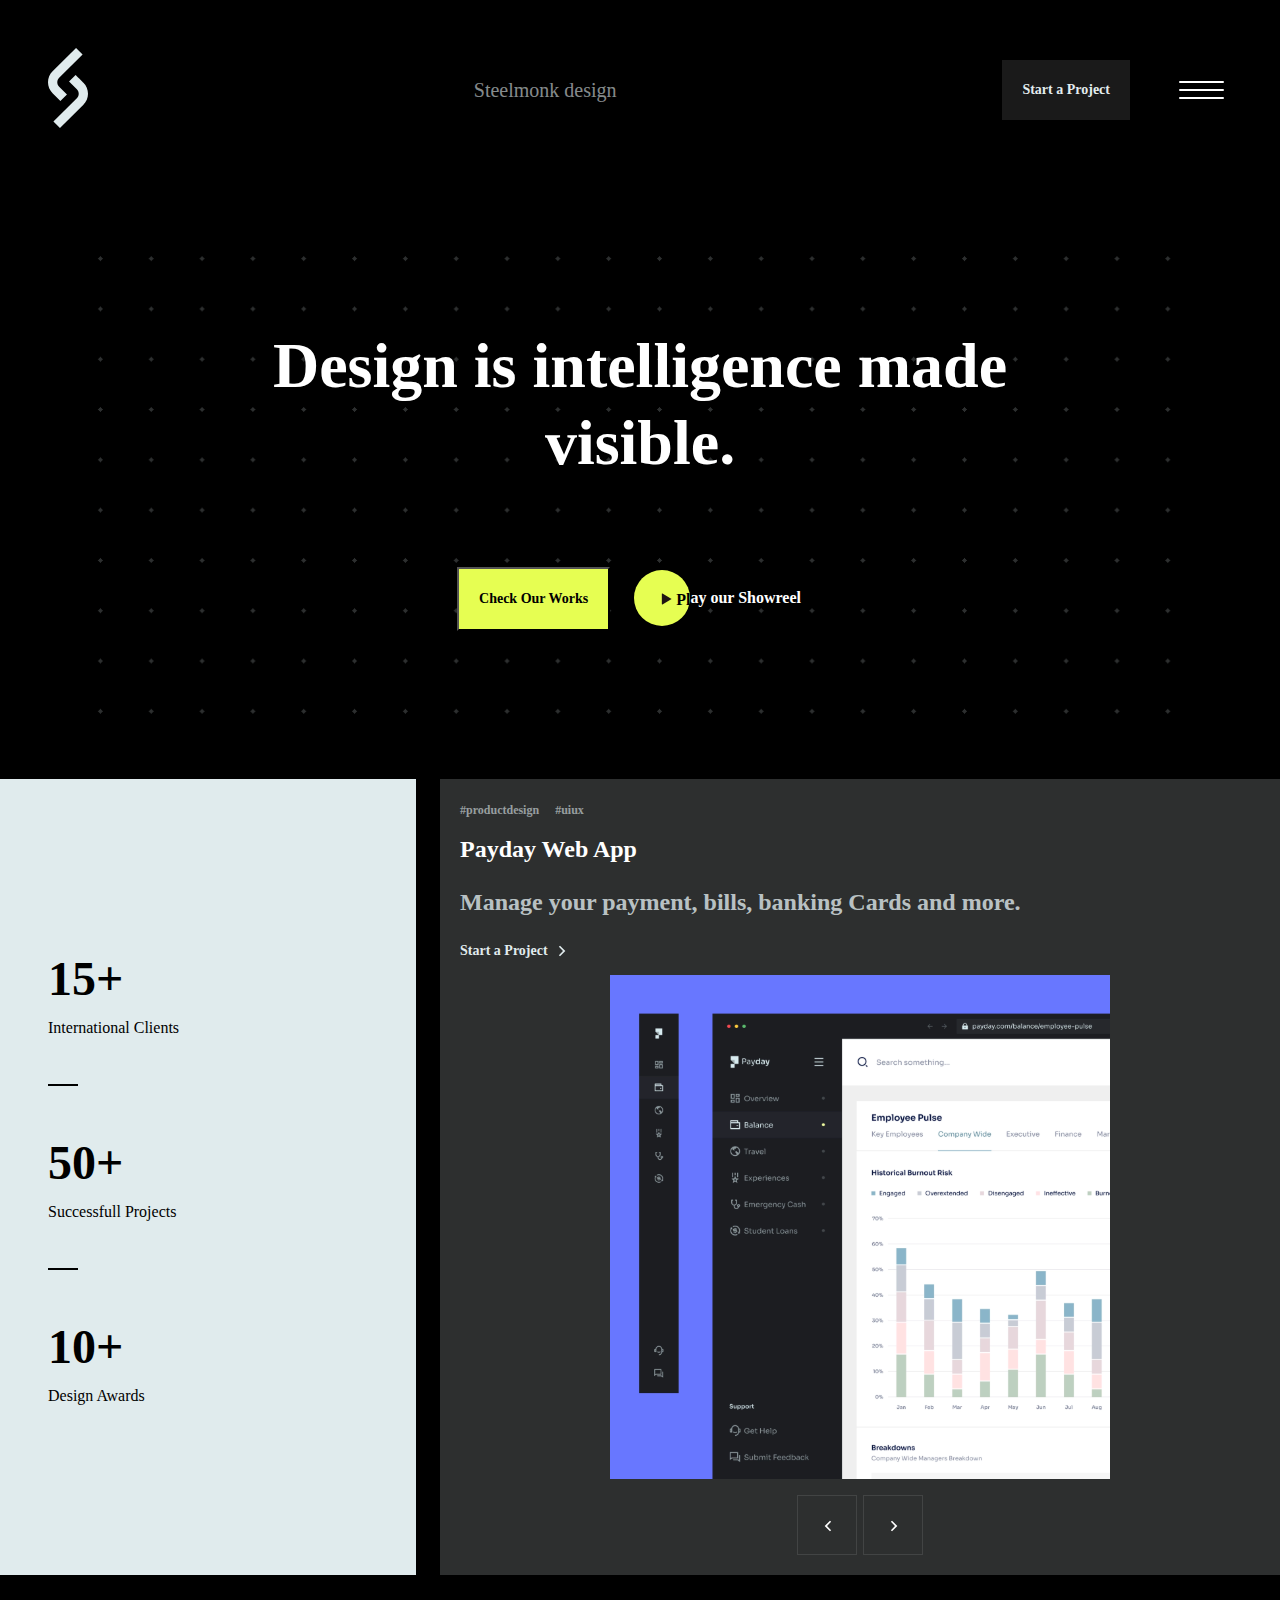
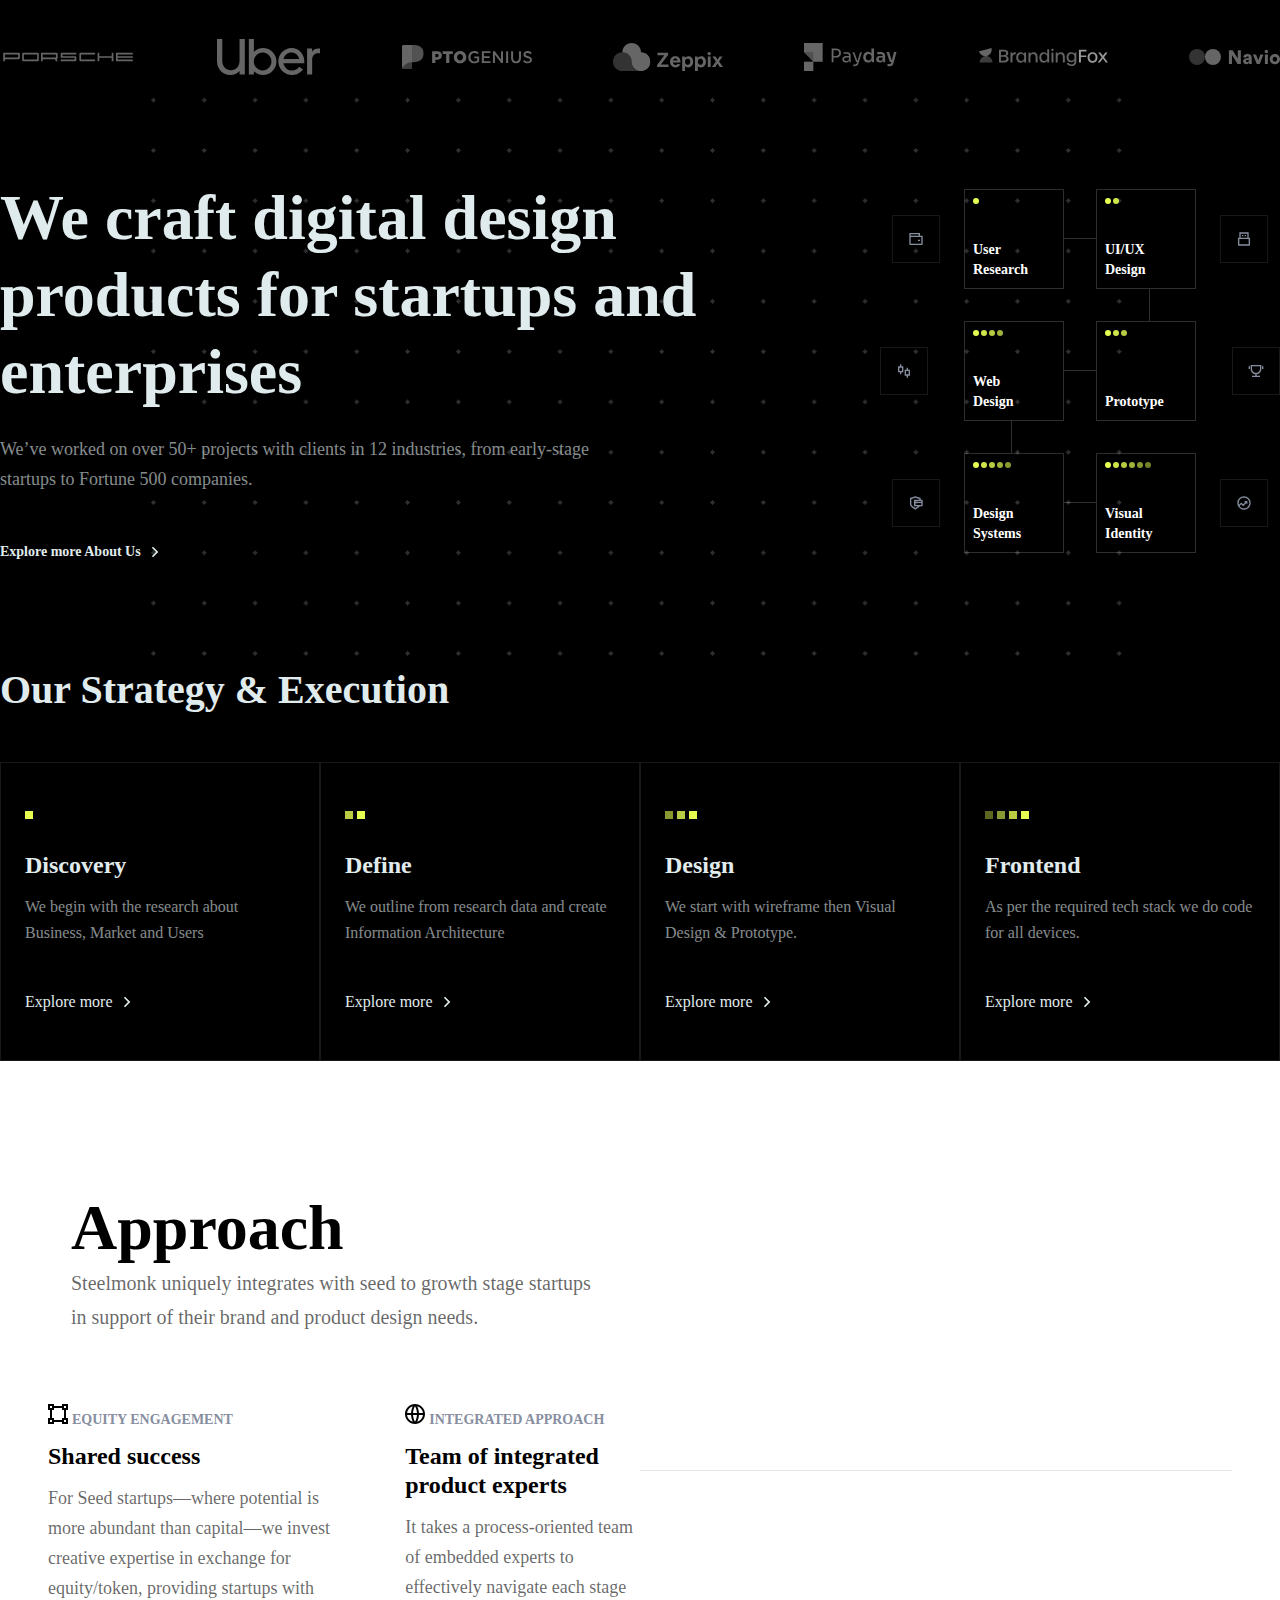
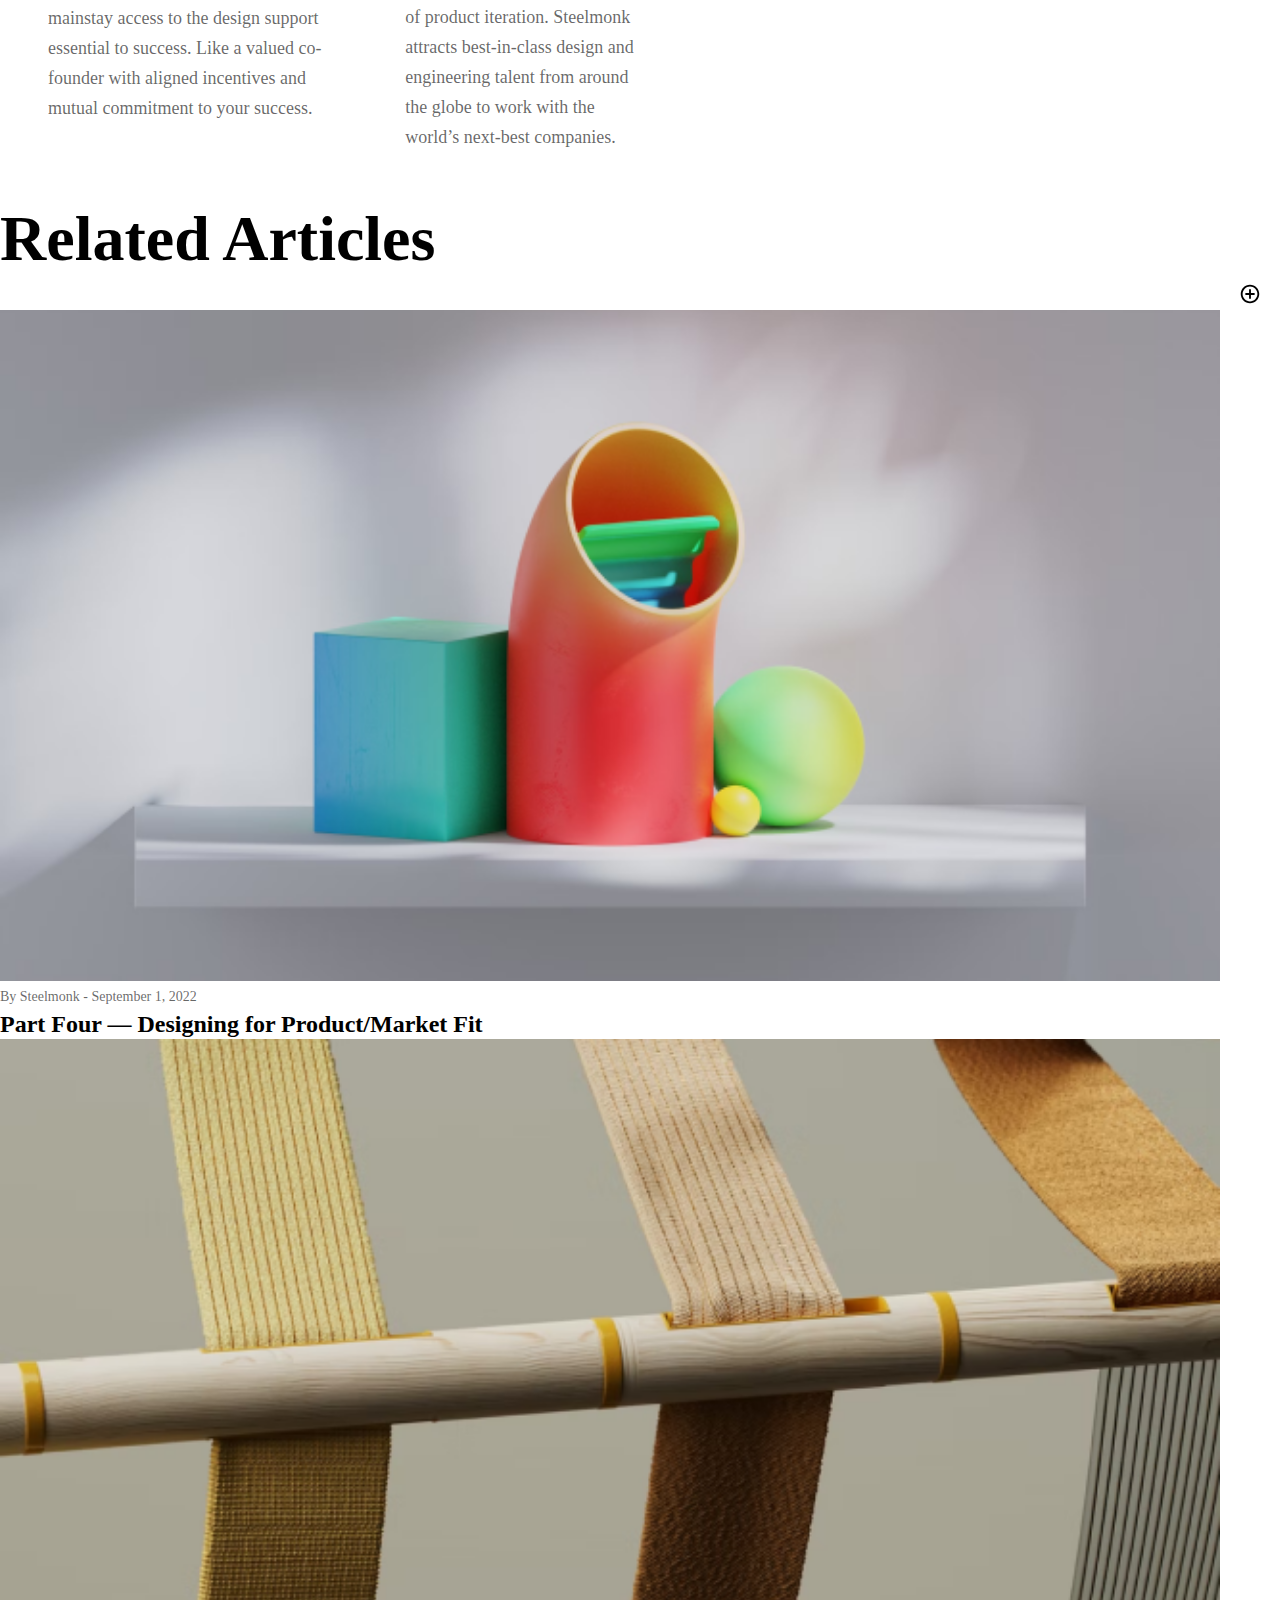
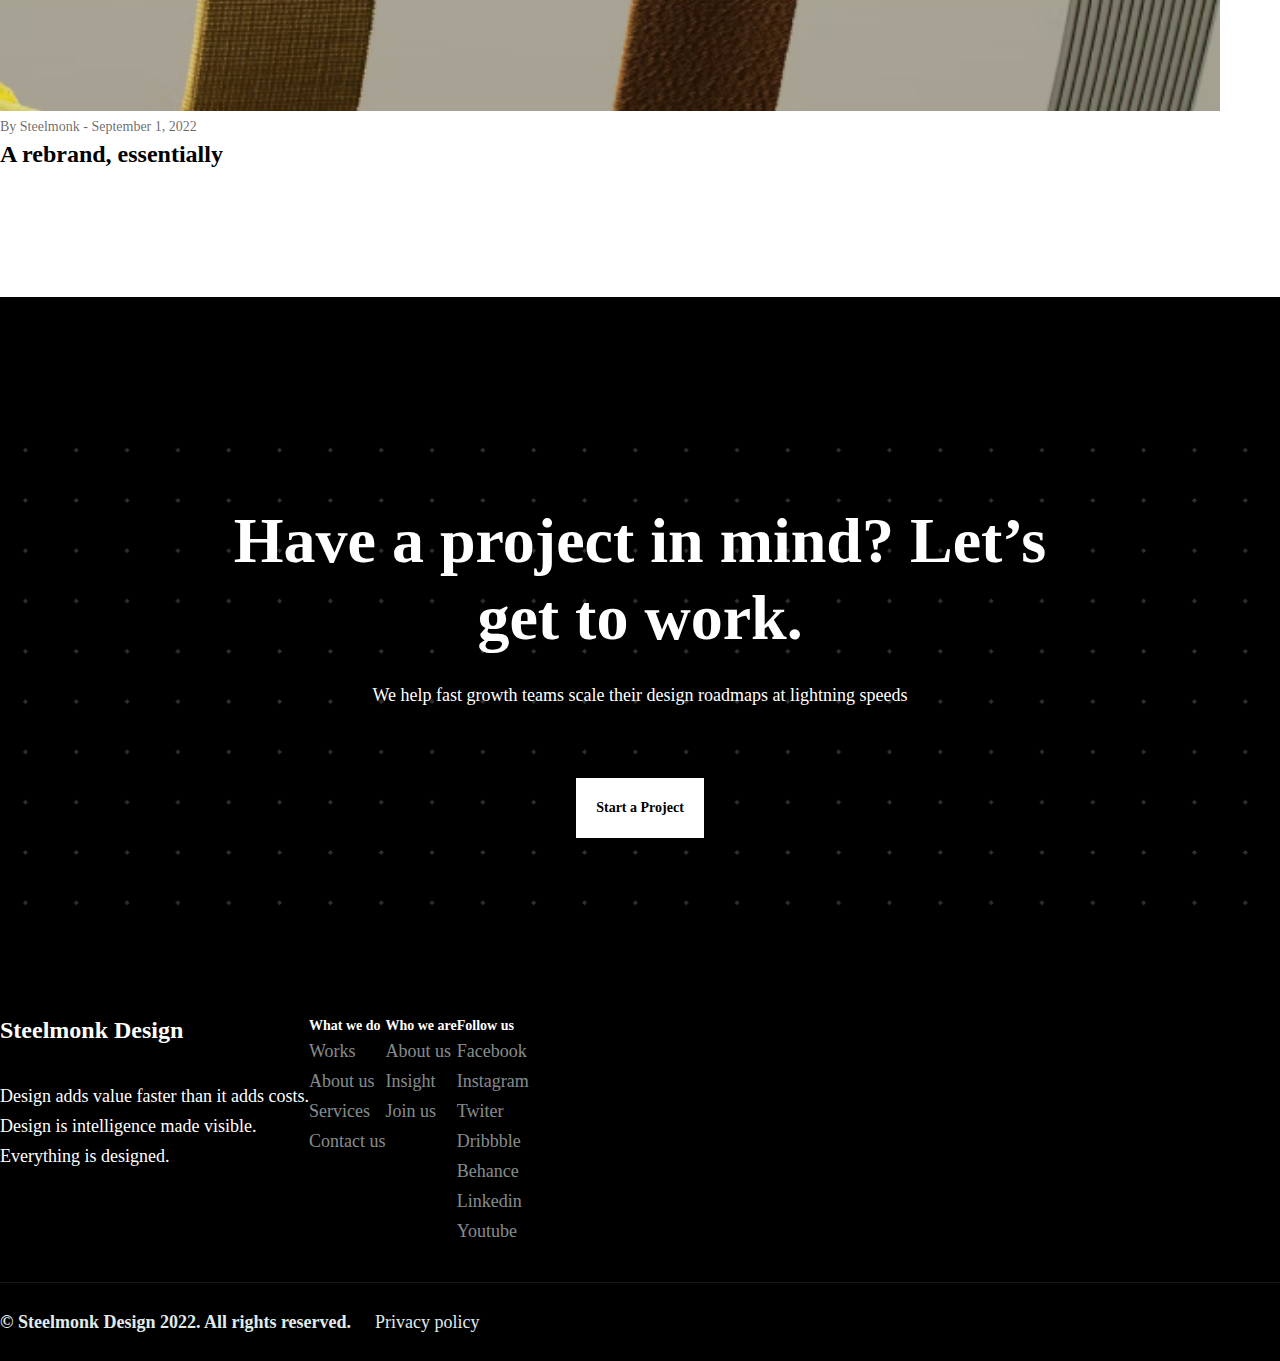
==== commit 43983f74: "making responsive" ====
--- a/index.html
+++ b/index.html
@@ -4,16 +4,16 @@
     <meta charset="UTF-8" />
     <meta name="viewport" content="width=device-width, initial-scale=1.0" />
     <title>Steelmonk</title>
+    <link rel="stylesheet" />
     <link
       href="https://cdn.jsdelivr.net/npm/bootstrap@5.3.2/dist/css/bootstrap.min.css"
       rel="stylesheet"
       integrity="sha384-T3c6CoIi6uLrA9TneNEoa7RxnatzjcDSCmG1MXxSR1GAsXEV/Dwwykc2MPK8M2HN"
       crossorigin="anonymous"
     />
-
     <link rel="stylesheet" href="css/main.css" />
   </head>
-  <body>
+  <body id="body">
     <header class="container-fluid" id="header">
       <div class="col-xs-4">
         <a href="index.html"><img src="images/logo.svg" alt="Steelmonk" /></a>
@@ -22,7 +22,7 @@
         <span>Steelmonk design</span>
       </div>
       <div class="col-xs-4 header-end">
-        <button class="btn header-btn">Start a Project</button>
+        <a class="btn header-btn">Start a Project</a>
         <div class="hamburger" onclick="toggleMenu()">
           <div class="hamburger-container">
             <div class="hamburger-inner"></div>
@@ -92,7 +92,7 @@
       </div>
     </section>
     <section class="container payday">
-      <div class="col-sm-4 paydey-statistic">
+      <div class="col-sm-4 payday-statistic">
         <div class="payday-nmb">
           <div class="payday-nmb-text">
             <h3>15+</h3>
@@ -137,6 +137,11 @@
               /></a>
             </div>
           </div>
+          <img
+            src="images/payday-img.svg"
+            alt="statistic"
+            class="payday-responsive-img"
+          />
           <div class="payday-buttons">
             <button class="btn payday-btn">
               <img src="images/arrow-left-s-line.svg" alt="arrow" />
@@ -152,7 +157,7 @@
         </div>
       </div>
     </section>
-    <section class="container partners">
+    <section class="container partners overflow-hidden">
       <img src="images/partners/porche.svg" alt="porche-log" /><img
         src="images/partners/uber.svg"
         alt="uber"
@@ -166,7 +171,9 @@
       <img src="images/partners/navio.svg" alt="navio" />
     </section>
     <section class="container about-us">
-      <div class="stars center"></div>
+      <div class="stars center">
+        <!--content in scss-->
+      </div>
       <div class="about-us-text">
         <h2>We craft digital design products for startups and enterprises</h2>
         <p>
@@ -311,7 +318,7 @@
         </div>
       </div>
     </section>
-    <section class="approach container-fluid">
+    <section class="approach container-fluid flex-column">
       <div class="container d-flex justify-content-between">
         <div class="approach-title">
           <h2 class="mb-4">Approach</h2>
@@ -354,7 +361,93 @@
           </div>
         </div>
       </div>
-    </section>
+      <div class="line"><!--content in scss--></div>
+    </section>
+    <section class="articles container-fluid flex-column">
+      <div class="container flex-column">
+        <h2>Related Articles</h2>
+        <div class="d-flex justify-content-center gap-4">
+          <div class="col-sm-6">
+            <img src="images/figures.png" alt="figures" class="mb-4" />
+            <p class="mb-3">By Steelmonk - September 1, 2022</p>
+            <h3>Part Four — Designing for Product/Market Fit</h3>
+          </div>
+          <div class="col-sm-6">
+            <img src="images/weaving.png" alt="weaving" class="mb-4" />
+            <p class="mb-3">By Steelmonk - September 1, 2022</p>
+            <h3>A rebrand, essentially</h3>
+          </div>
+        </div>
+      </div>
+      <img src="images/icons/plus.svg" alt="plus icon" class="articles-icon" />
+    </section>
+    <footer class="container">
+      <div class="footer-text">
+        <h2>Have a project in mind? Let’s get to work.</h2>
+        <p>
+          We help fast growth teams scale their design roadmaps at lightning
+          speeds
+        </p>
+        <a class="footer-btn">Start a Project</a>
+      </div>
+      <div class="footer-menu">
+        <div class="col-md-3 footer-menu-title">
+          <h2>Steelmonk Design</h2>
+          <div class="footer-animation overflow-hidden">
+            <ul>
+              <li>Design adds value faster than it adds costs.</li>
+              <li>Design is intelligence made visible.</li>
+              <li>Everything is designed.</li>
+            </ul>
+          </div>
+        </div>
+        <div class="col-md-3 d-flex flex-column gap-3">
+          <span>What we do</span>
+          <nav class="menu-nav">
+            <ul class="d-flex flex-column gap-3">
+              <a href="#">
+                <li>Works</li>
+              </a>
+              <a href="#">
+                <li>About us</li>
+              </a>
+              <a href="#">
+                <li>Services</li>
+              </a>
+              <a href="#">
+                <li>Contact us</li>
+              </a>
+            </ul>
+          </nav>
+        </div>
+        <div class="col-md-3 footer-about d-flex flex-column gap-3">
+          <span>Who we are</span>
+          <nav>
+            <ul class="d-flex flex-column gap-3">
+              <a href="#"><li>About us</li></a>
+              <a href="#"><li>Insight</li></a>
+              <a href="#"><li>Join us</li></a>
+            </ul>
+          </nav>
+        </div>
+        <div class="col-md-3 footer-contact d-flex flex-column gap-3">
+          <span>Follow us</span>
+          <ul class="d-flex flex-column gap-3">
+            <a href="#"><li>Facebook</li></a>
+            <a href="#"><li>Instagram</li></a>
+            <a href="#"><li>Twiter</li></a>
+            <a href="#"><li>Dribbble</li></a>
+            <a href="#"><li>Behance</li></a>
+            <a href="#"><li>Linkedin</li></a>
+            <a href="#"><li>Youtube</li></a>
+          </ul>
+        </div>
+      </div>
+      <div class="copyright">
+        <span>© Steelmonk Design 2022. All rights reserved.</span>
+        <a href="#">Privacy policy</a>
+      </div>
+    </footer>
   </body>
   <script src="js/script.js"></script>
   <script src="https://ajax.googleapis.com/ajax/libs/jquery/3.7.1/jquery.min.js"></script>
--- a/css/main.css
+++ b/css/main.css
@@ -1 +1 @@
-html,body,div,span,applet,object,iframe,h1,h2,h3,h4,h5,h6,p,blockquote,pre,a,abbr,acronym,address,big,cite,code,del,dfn,em,img,ins,kbd,q,s,samp,small,strike,strong,sub,sup,tt,var,b,u,i,center,dl,dt,dd,ol,ul,li,fieldset,form,label,legend,table,caption,tbody,tfoot,thead,tr,th,td,article,aside,canvas,details,embed,figure,figcaption,footer,header,hgroup,menu,nav,output,ruby,section,summary,time,mark,audio,video{margin:0;padding:0;border:0;font-size:100%;font:inherit;vertical-align:baseline}article,aside,details,figcaption,figure,footer,header,hgroup,menu,nav,section{display:block}body{line-height:1}ol,ul{list-style:none}blockquote,q{quotes:none}blockquote:before,blockquote:after,q:before,q:after{content:"";content:none}table{border-collapse:collapse;border-spacing:0}a{text-decoration:none}*{box-sizing:border-box}.container-fluid{background-color:#000;display:flex;align-items:center;justify-content:space-between;padding:48px}.container-fluid .header-center{display:flex;justify-content:center}.container-fluid .header-center span{font-family:Helvetica Neue;font-size:20px;line-height:34px;color:rgba(224,235,237,.6);cursor:default}.container-fluid .header-end{display:flex;justify-content:end;column-gap:42px;align-items:center}.container-fluid .header-end .header-btn{font-family:BRSonoma-Bold;font-size:14px;font-weight:700;line-height:20px;color:#e0ebed;padding:20px;background:none;transition:all .3s;position:relative;cursor:pointer;outline:none}.container-fluid .header-end .header-btn:hover{color:#e6fe52}.container-fluid .header-end .header-btn.header-btn::before{content:"";position:absolute;top:0;left:0;width:100%;height:100%;z-index:1;background-color:rgba(255,255,255,.1);transition:all .3s}.container-fluid .header-end .header-btn:hover::before{opacity:0;transform:scale(0.5, 0.5)}.container-fluid .header-end .header-btn.header-btn::after{content:"";position:absolute;top:0;left:0;width:100%;height:100%;z-index:1;border:1px solid #e6fe52;transition:all .3s;transform:scale(1.3);opacity:0}.container-fluid .header-end .header-btn:hover::after{opacity:1;transform:scale(1)}.hamburger{width:60px;height:24px;padding:4px 7.5px;overflow:hidden}.hamburger .hamburger-container{width:45px;height:16px;display:flex;flex-direction:column;align-items:center;justify-content:center;cursor:pointer;position:relative}.hamburger .hamburger-container .hamburger-inner{position:absolute;width:100%;height:2px;background-color:#fff;border-radius:4px;transform:translate(0, -50%);opacity:1;transition-property:transform,opacity;transition-timing-function:ease;transition-duration:.4s}.hamburger .hamburger-container:hover .hamburger-inner{transform:translate(-53px);opacity:0}.hamburger .hamburger-container::after{content:"";position:absolute;top:0px;width:100%;height:2px;background-color:#fff;border-radius:4px;opacity:1;transition-property:transform,opacity;transition-timing-function:ease;transition-duration:.4s;transform:translate(0, -50%)}.hamburger .hamburger-container::before{content:"";position:absolute;bottom:0px;width:100%;height:2px;background-color:#fff;border-radius:4px;opacity:1;transition-property:transform,opacity;transition-timing-function:ease;transition-duration:.4s;transform:translate(0, -50%)}.hamburger .hamburger-container:hover::before{transform:translate(53px, 0);opacity:0}.hamburger .hamburger-container:hover::after{transform:translate(53px, 0);opacity:0}.hamburger .hamburger-container .hamburger-hidden{opacity:0;position:absolute;width:100%;height:2px;background-color:#e6fe52;border-radius:4px;opacity:0;transition-property:transform,opacity;transition-timing-function:ease;transition-duration:.2s;transform:translate(53px, -50%)}.hamburger .hamburger-container .right-line-1{width:100%;height:2px;background-color:#e6fe52;border-radius:4px;opacity:1;transition-property:transform,opacity;transition-timing-function:ease;transition-duration:.4s;top:0;transform:translate(56px, -50%)}.hamburger .hamburger-container .right-line-2{width:100%;height:2px;background-color:#e6fe52;border-radius:4px;opacity:1;transition-property:transform,opacity;transition-timing-function:ease;transition-duration:.4s;bottom:0;transform:translate(53px, -50%)}.hamburger .hamburger-container:hover .hamburger-hidden{opacity:1;transform:translate(0, -50%)}.is-active .hamburger-container .hamburger-inner{display:none}.is-active .hamburger-container::after,.is-active .hamburger-container::before{display:none}.is-active .hamburger-container .hamburger-hidden{background-color:#000;top:50%;transform:translate(0, -50%) rotate(45deg)}.is-active .hamburger-container .right-line-1{transform:rotate(135deg);transform-origin:center}.active-header{background-color:#e0ebed}.active-header img{filter:invert(1)}.active-header .header-center span{color:#000}.active-header .header-end .header-btn{font-family:BRSonoma-Bold;font-size:14px;font-weight:700;line-height:20px;color:#e0ebed;padding:20px;background:none;transition:all .3s;position:relative;cursor:pointer;outline:none;background-color:#2d2f2f}.active-header .header-end .header-btn:hover{color:#e0ebed}.active-header .header-end .header-btn.header-btn::after{content:"";position:absolute;top:0;left:0;width:100%;height:100%;z-index:1;border:1px solid #2d2f2f;transition:all .3s;transform:scale(1.3);opacity:0}.active-header .header-end .header-btn:hover::after{opacity:1;transform:scale(1)}.menu{display:none}.menu.active{display:block;position:fixed;top:130px;left:0;width:100%;height:100%;background-color:#e0ebed;z-index:999;display:flex;justify-content:center;padding:48px auto}.menu.active .container{margin-top:50px;display:flex}.menu.active .container .menu-links{display:flex;flex-direction:column;gap:24px}.menu.active .container .menu-links span{font-family:Helvetica Neue;font-size:14px;line-height:26px}.menu.active .container .menu-links ul{display:flex;flex-direction:column;gap:16px}.menu.active .container .menu-links ul a{font-family:Helvetica Neue;font-size:18px;line-height:30px;color:#000}.menu.active .container .menu-links-2{display:flex;flex-direction:column;gap:24px}.menu.active .container .menu-links-2 span{font-family:Helvetica Neue;font-size:14px;line-height:26px}.menu.active .container .menu-links-2 .menu-nav .nav-list{display:flex;flex-direction:column;gap:24px}.menu.active .container .menu-links-2 .menu-nav .nav-list a{font-family:BRSonoma-Medium;font-size:48px;font-weight:500;line-height:58px;color:#000}.menu.active .container p{font-family:Helvetica Neue;font-size:18px;line-height:30px;letter-spacing:0em;text-align:left}.menu.active .container .menu-img{max-width:416px;width:100%;max-height:650px;height:75%}.main{height:600px;background-color:#000;display:flex;align-items:center;padding:0px;position:relative;justify-content:center}.main .stars{position:absolute;top:50%;left:50%;width:1130px;height:491px;display:flex;align-items:center;justify-content:center;background:#f4f4f4;background:radial-gradient(circle, rgba(224, 235, 237, 0.2) 1px, rgb(0, 0, 0) 1px);background-size:50.84px 50.3px;transform:translate(-50%, -50%)}.main .main-text{z-index:1;display:flex;flex-direction:column;align-items:center}.main .main-text h1{font-family:BRSonoma-Bold;font-size:64px;font-weight:700;line-height:77px;margin-bottom:24px;color:#fff;max-width:856px;text-align:center}.main .main-text p{font-family:Helvetica Neue;font-size:18px;line-height:30px;text-align:center;margin-bottom:32px}.main .main-text .main-buttons{display:flex;column-gap:24px;align-items:center}.main .main-text .main-buttons .btn{font-family:BRSonoma-Bold;font-size:14px;font-weight:700;line-height:20px;text-align:center;padding:20px;background-color:#e6fe52;transition:all .4s ease 0s}.main .main-text .main-buttons .btn:hover{background:#434343;letter-spacing:1px;-webkit-box-shadow:0px 5px 40px -10px rgba(0,0,0,.57);-moz-box-shadow:0px 5px 40px -10px rgba(0,0,0,.57);box-shadow:5px 40px -10px rgba(0,0,0,.57);transition:all .4s ease 0s;color:#ff0}.main .main-text .main-buttons .main-link{position:relative;margin:auto;padding:19px 22px;transition:all .2s ease;font-family:BRSonoma-Bold;font-size:14px;font-weight:700;line-height:20px;letter-spacing:0em;text-align:center;color:#fff;text-decoration-line:none;display:flex;align-items:center;cursor:pointer}.main .main-text .main-buttons .main-link:before{content:"";position:absolute;top:0;left:0;display:block;border-radius:28px;background:#e6fe52;width:56px;height:56px;transition:all .4s ease}.main .main-text .main-buttons .main-link span{position:relative;font-size:16px;line-height:18px;font-weight:900;vertical-align:middle}.main .main-text .main-buttons .main-link span span{color:#000}.main .main-text .main-buttons .main-link:hover.main-link::before{width:100%;background-color:#ff0}.main .main-text .main-buttons .main-link:hover{color:#000;letter-spacing:.25em}.main .main-text .main-buttons .main-link img{filter:invert(1)}.payday{display:flex;column-gap:24px;margin-bottom:64px}.payday .paydey-statistic{display:flex;flex-direction:column;gap:48px;justify-content:center;max-width:416px;width:100%;height:600px;background-color:#e0ebed;padding:48px}.payday .paydey-statistic .payday-line{width:30px;height:2px;background-color:#000}.payday .paydey-statistic .payday-nmb{display:flex;justify-content:space-between;align-items:center;cursor:pointer}.payday .paydey-statistic .payday-nmb img{display:none}.payday .paydey-statistic .payday-nmb:hover img{display:block}.payday .paydey-statistic .payday-nmb .payday-nmb-text{display:flex;flex-direction:column;gap:12px}.payday .paydey-statistic .payday-nmb .payday-nmb-text h3{font-family:BRSonoma-Bold;font-size:48px;font-weight:700;line-height:58px;letter-spacing:0em;text-align:left}.payday .paydey-statistic .payday-nmb .payday-nmb-text h3 p{font-family:Helvetica Neue;font-size:20px;line-height:34px;color:#000}.payday .payday-content{max-width:856px;width:100%;height:600px;background-color:#2d2f2f;padding:48px 0px 48px 48px;display:flex}.payday .payday-content .payday-content-column{display:flex;flex-direction:column;justify-content:space-between;height:100%;width:240px}.payday .payday-content .payday-content-column .payday-content-text{display:flex;flex-direction:column;gap:1em}.payday .payday-content .payday-content-column .payday-content-text .hashtags{display:flex;column-gap:16px}.payday .payday-content .payday-content-column .payday-content-text .hashtags a span{font-family:Helvetica Neue;font-size:12px;line-height:22px;color:rgba(224,235,237,.6)}.payday .payday-content .payday-content-column .payday-content-text .hashtags a span:hover{color:#6b7aff}.payday .payday-content .payday-content-column .payday-content-text .hashtags a:hover{text-decoration:none}.payday .payday-content .payday-content-column .payday-content-text h3{font-family:BRSonoma-Bold;font-size:24px;font-weight:700;line-height:29px;color:#fff;margin-bottom:1em}.payday .payday-content .payday-content-column .payday-content-text p{font-family:BRSonoma-Bold;font-size:24px;font-weight:700;line-height:29px;color:rgba(224,235,237,.8);margin-bottom:2em}.payday .payday-content .payday-content-column .payday-content-text a{font-family:BRSonoma-Bold;font-size:14px;font-weight:700;line-height:20px;text-align:center;color:#e0ebed;display:flex;align-items:center;column-gap:10px;transition:all .3s}.payday .payday-content .payday-content-column .payday-content-text a:hover{letter-spacing:1px;text-decoration-line:none;column-gap:15px}.payday .payday-content .payday-content-column .payday-buttons{display:flex;column-gap:6px;align-items:center}.payday .payday-content .payday-content-column .payday-buttons .payday-btn{padding:20px;background:none;outline:none;border:1px solid rgba(255,255,255,.1019607843);width:60px;height:60px;border-radius:0;transition:all .3s}.payday .payday-content .payday-content-column .payday-buttons .payday-btn:hover{border:1px solid #fff;border-radius:50%}.payday .payday-content .main-payday-column{display:flex;column-gap:0px;align-items:center}.payday .payday-content .main-payday-column .payday-square{width:20px;height:456px;background-color:rgba(224,235,237,.1019607843)}.partners{display:flex;justify-content:space-between;align-items:center;margin-bottom:128px}.about-us{height:591px;position:relative;display:flex;align-items:center}.about-us .stars{background:#f4f4f4;background:radial-gradient(circle, rgba(224, 235, 237, 0.2) 1px, rgb(0, 0, 0) 1px);background-size:50.84px 50.3px;position:absolute;height:100%;width:80%;left:50%;transform:translate(-50%)}.about-us-text{display:flex;flex-direction:column;width:100%;z-index:1}.about-us-text h2{font-family:BRSonoma-Bold;font-size:64px;font-weight:700;line-height:77px;max-width:746px;width:100%;height:231px;color:#e0ebed;margin-bottom:24px}.about-us-text p{font-family:Helvetica Neue;font-size:18px;line-height:30px;letter-spacing:0em;text-align:left;color:rgba(224,235,237,.6);max-width:743px;width:100%;margin-bottom:48px}.about-us-text a{display:flex;column-gap:10px;align-items:center}.about-us-text a span{font-family:BRSonoma-Bold;font-size:14px;font-weight:700;line-height:20px;letter-spacing:0em;text-align:center;color:#e0ebed;transition:all .3s}.about-us-text a span:hover{letter-spacing:1px}.about-us-text a:hover{text-decoration-line:none;letter-spacing:1px;column-gap:15px}.about-us-content{display:flex;flex-direction:column;z-index:1;align-items:center}.about-us-content .about-us-row{display:flex;align-items:center;column-gap:24px}.about-us-content .about-us-row img{padding:15px;border:1px solid rgba(224,235,237,.1019607843);width:48px;height:48px}.about-us-content .about-us-row .about-row-content{display:flex;align-items:center}.about-us-content .about-us-row .about-row-content .about-square{padding:8px;display:flex;flex-direction:column;justify-content:space-between;width:100px;height:100px;border:1px solid rgba(224,235,237,.2)}.about-us-content .about-us-row .about-row-content .about-square .square-circles{display:flex;column-gap:2px}.about-us-content .about-us-row .about-row-content .about-square .square-circles .circle{width:6px;height:6px;border-radius:3px;background-color:#e6fe52}.about-us-content .about-us-row .about-row-content .about-square .square-circles .circle-1{width:6px;height:6px;border-radius:3px;background-color:#e6fe52;opacity:90%}.about-us-content .about-us-row .about-row-content .about-square .square-circles .circle-2{width:6px;height:6px;border-radius:3px;background-color:#e6fe52;opacity:80%}.about-us-content .about-us-row .about-row-content .about-square .square-circles .circle-3{width:6px;height:6px;border-radius:3px;background-color:#e6fe52;opacity:70%}.about-us-content .about-us-row .about-row-content .about-square .square-circles .circle-4{width:6px;height:6px;border-radius:3px;background-color:#e6fe52;opacity:60%}.about-us-content .about-us-row .about-row-content .about-square .square-circles .circle-5{width:6px;height:6px;border-radius:3px;background-color:#e6fe52;opacity:50%}.about-us-content .about-us-row .about-row-content .about-square p{font-family:BRSonoma-Bold;font-size:14px;font-weight:700;line-height:20px;color:#fff}.about-us-content .about-us-row .line{width:32px;height:1px;background-color:rgba(224,235,237,.2)}.about-us-content .vertical-line{width:1px;height:32px;background-color:rgba(224,235,237,.2);margin-left:138px}.about-us-content .vertical-line-2{width:1px;height:32px;background-color:rgba(224,235,237,.2);margin-right:138px}.about-us-content .about-us-row-center{display:flex;align-items:center;column-gap:36px}.about-us-content .about-us-row-center img{padding:15px;border:1px solid rgba(224,235,237,.1019607843);width:48px;height:48px}.about-us-content .about-us-row-center .about-row-content{display:flex;align-items:center}.about-us-content .about-us-row-center .about-row-content .about-square{padding:8px;display:flex;flex-direction:column;justify-content:space-between;width:100px;height:100px;border:1px solid rgba(224,235,237,.2)}.about-us-content .about-us-row-center .about-row-content .about-square .square-circles{display:flex;column-gap:2px}.about-us-content .about-us-row-center .about-row-content .about-square .square-circles .circle{width:6px;height:6px;border-radius:3px;background-color:#e6fe52}.about-us-content .about-us-row-center .about-row-content .about-square .square-circles .circle-1{width:6px;height:6px;border-radius:3px;background-color:#e6fe52;opacity:90%}.about-us-content .about-us-row-center .about-row-content .about-square .square-circles .circle-2{width:6px;height:6px;border-radius:3px;background-color:#e6fe52;opacity:80%}.about-us-content .about-us-row-center .about-row-content .about-square .square-circles .circle-3{width:6px;height:6px;border-radius:3px;background-color:#e6fe52;opacity:70%}.about-us-content .about-us-row-center .about-row-content .about-square .square-circles .circle-4{width:6px;height:6px;border-radius:3px;background-color:#e6fe52;opacity:60%}.about-us-content .about-us-row-center .about-row-content .about-square p{font-family:BRSonoma-Bold;font-size:14px;font-weight:700;line-height:20px;color:#fff}.about-us-content .about-us-row-center .line{width:32px;height:1px;background-color:rgba(224,235,237,.2)}.strategy{display:flex;flex-direction:column;gap:48px}.strategy h2{font-family:BRSonoma-Bold;font-size:40px;font-weight:700;line-height:48px;color:#e0ebed}.strategy .strategy-content{display:flex}.strategy .strategy-content .strategy-square{max-width:324px;width:100%;height:299px;border:1px solid rgba(224,235,237,.1019607843);padding:48px 24px;cursor:pointer}.strategy .strategy-content .strategy-square .strategy-small-squares{display:flex;column-gap:4px;margin-bottom:32px}.strategy .strategy-content .strategy-square .strategy-small-squares .small-square{width:8px;height:8px;background-color:#e6fe52}.strategy .strategy-content .strategy-square .strategy-small-squares .small-square-2{width:8px;height:8px;background-color:#e6fe52;opacity:80%}.strategy .strategy-content .strategy-square .strategy-small-squares .small-square-3{width:8px;height:8px;background-color:#e6fe52;opacity:60%}.strategy .strategy-content .strategy-square .strategy-small-squares .small-square-4{width:8px;height:8px;background-color:#e6fe52;opacity:40%}.strategy .strategy-content .strategy-square h3{font-family:BRSonoma-Bold;font-size:24px;font-weight:700;line-height:29px;color:#e0ebed;margin-bottom:14px}.strategy .strategy-content .strategy-square p{font-family:Helvetica Neue;font-size:16px;line-height:26px;color:rgba(224,235,237,.6);margin-bottom:48px}.strategy .strategy-content .strategy-square a{text-decoration:none;color:#e0ebed;display:flex;align-items:center;gap:10px;transition:all .3s}.strategy .strategy-content .strategy-square:hover a{gap:15px}.approach{background-color:#fff;padding-top:128px}.approach .approach-title h2{font-family:BRSonoma-Bold;font-size:64px;font-weight:700;line-height:77px;color:#000}.approach .approach-title p{font-family:Helvetica Neue;font-size:20px;line-height:34px;color:rgba(0,0,0,.6);width:526px}.approach .approach-text{max-width:526px;width:100%;max-height:635px;height:100%;display:flex;flex-direction:column;gap:64px}.approach .approach-text .approach-text-div span{font-family:BRSonoma-Bold;font-size:14px;font-weight:700;line-height:20px;color:#878ea0}.approach .approach-text .approach-text-div h4{font-family:BRSonoma-Bold;font-size:24px;font-weight:700;line-height:29px;color:#000;margin:12px 0px}.approach .approach-text .approach-text-div p{font-family:Helvetica Neue;font-size:18px;line-height:30px;color:rgba(0,0,0,.6)}body{background-color:#000}body .container{max-width:1296px;width:100%}+html,body,div,span,applet,object,iframe,h1,h2,h3,h4,h5,h6,p,blockquote,pre,a,abbr,acronym,address,big,cite,code,del,dfn,em,img,ins,kbd,q,s,samp,small,strike,strong,sub,sup,tt,var,b,u,i,center,dl,dt,dd,ol,ul,li,fieldset,form,label,legend,table,caption,tbody,tfoot,thead,tr,th,td,article,aside,canvas,details,embed,figure,figcaption,footer,header,hgroup,menu,nav,output,ruby,section,summary,time,mark,audio,video{margin:0;padding:0;border:0;font-size:100%;font:inherit;vertical-align:baseline}article,aside,details,figcaption,figure,footer,header,hgroup,menu,nav,section{display:block}body{line-height:1}ol,ul{list-style:none}blockquote,q{quotes:none}blockquote:before,blockquote:after,q:before,q:after{content:"";content:none}table{border-collapse:collapse;border-spacing:0}a{text-decoration:none}*{box-sizing:border-box}.container-fluid{background-color:#000;display:flex;align-items:center;justify-content:space-between;padding:48px}.container-fluid .header-center{display:flex;justify-content:center}.container-fluid .header-center span{font-family:Helvetica Neue;font-size:20px;line-height:34px;color:rgba(224,235,237,.6);cursor:default}.container-fluid .header-end{display:flex;justify-content:end;column-gap:42px;align-items:center}.container-fluid .header-end .header-btn{font-family:BRSonoma-Bold;font-size:14px;font-weight:700;line-height:20px;color:#e0ebed;padding:20px;background:none;transition:all .3s;position:relative;cursor:pointer;outline:none}.container-fluid .header-end .header-btn:hover{color:#e6fe52}.container-fluid .header-end .header-btn.header-btn::before{content:"";position:absolute;top:0;left:0;width:100%;height:100%;z-index:1;background-color:rgba(255,255,255,.1);transition:all .3s}.container-fluid .header-end .header-btn:hover::before{opacity:0;transform:scale(0.5, 0.5)}.container-fluid .header-end .header-btn.header-btn::after{content:"";position:absolute;top:0;left:0;width:100%;height:100%;z-index:1;border:1px solid #e6fe52;transition:all .3s;transform:scale(1.3);opacity:0}.container-fluid .header-end .header-btn:hover::after{opacity:1;transform:scale(1)}.hamburger{width:60px;height:24px;padding:4px 7.5px;overflow:hidden}.hamburger .hamburger-container{width:45px;height:18px;display:flex;flex-direction:column;align-items:center;justify-content:center;cursor:pointer;position:relative}.hamburger .hamburger-container .hamburger-inner{position:absolute;width:100%;height:2px;background-color:#fff;border-radius:4px;transform:translate(0, -50%);opacity:1;transition-property:transform,opacity;transition-timing-function:ease;transition-duration:.4s}.hamburger .hamburger-container:hover .hamburger-inner{transform:translate(-53px);opacity:0}.hamburger .hamburger-container::after{content:"";position:absolute;top:0px;width:100%;height:2px;background-color:#fff;border-radius:4px;opacity:1;transition-property:transform,opacity;transition-timing-function:ease;transition-duration:.4s;transform:translate(0, -50%)}.hamburger .hamburger-container::before{content:"";position:absolute;bottom:0px;width:100%;height:2px;background-color:#fff;border-radius:4px;opacity:1;transition-property:transform,opacity;transition-timing-function:ease;transition-duration:.4s;transform:translate(0, -50%)}.hamburger .hamburger-container:hover::before{transform:translate(53px, 0);opacity:0}.hamburger .hamburger-container:hover::after{transform:translate(53px, 0);opacity:0}.hamburger .hamburger-container .hamburger-hidden{opacity:0;position:absolute;width:100%;height:2px;background-color:#e6fe52;border-radius:4px;opacity:0;transition-property:transform,opacity;transition-timing-function:ease;transition-duration:.2s;transform:translate(53px, -50%)}.hamburger .hamburger-container .right-line-1{width:100%;height:2px;background-color:#e6fe52;border-radius:4px;opacity:1;transition-property:transform,opacity;transition-timing-function:ease;transition-duration:.4s;top:0;transform:translate(56px, -50%)}.hamburger .hamburger-container .right-line-2{width:100%;height:2px;background-color:#e6fe52;border-radius:4px;opacity:1;transition-property:transform,opacity;transition-timing-function:ease;transition-duration:.4s;bottom:0;transform:translate(53px, -50%)}.hamburger .hamburger-container:hover .hamburger-hidden{opacity:1;transform:translate(0, -50%)}.is-active .hamburger-container .hamburger-inner{display:none}.is-active .hamburger-container::after,.is-active .hamburger-container::before{display:none}.is-active .hamburger-container .hamburger-hidden{background-color:#000;top:50%;transform:translate(0, -50%) rotate(45deg)}.is-active .hamburger-container .right-line-1{transform:rotate(135deg);transform-origin:center}.active-header{background-color:#e0ebed}.active-header img{filter:invert(1)}.active-header .header-center span{color:#000}.active-header .header-end .hamburger-container{height:16px}.active-header .header-end .header-btn{font-family:BRSonoma-Bold;font-size:14px;font-weight:700;line-height:20px;color:#e0ebed;padding:20px;background:none;transition:all .3s;position:relative;cursor:pointer;outline:none;background-color:#2d2f2f}.active-header .header-end .header-btn:hover{color:#e0ebed}.active-header .header-end .header-btn.header-btn::after{content:"";position:absolute;top:0;left:0;width:100%;height:100%;z-index:1;border:1px solid #2d2f2f;transition:all .3s;transform:scale(1.3);opacity:0}.active-header .header-end .header-btn:hover::after{opacity:1;transform:scale(1)}.menu{display:none}.menu.active{display:block;position:fixed;top:130px;left:0;width:100%;height:100%;background-color:#e0ebed;z-index:999;display:flex;justify-content:center;padding:48px auto;align-items:center}.menu.active .container{margin-top:50px;display:flex}.menu.active .container .menu-links{display:flex;flex-direction:column;gap:24px}.menu.active .container .menu-links span{font-family:Helvetica Neue;font-size:14px;line-height:26px}.menu.active .container .menu-links ul{display:flex;flex-direction:column;gap:16px}.menu.active .container .menu-links ul a{font-family:Helvetica Neue;font-size:18px;line-height:30px;color:#000}.menu.active .container .menu-links-2{display:flex;flex-direction:column;gap:24px}.menu.active .container .menu-links-2 span{font-family:Helvetica Neue;font-size:14px;line-height:26px}.menu.active .container .menu-links-2 .menu-nav .nav-list{display:flex;flex-direction:column;gap:24px}.menu.active .container .menu-links-2 .menu-nav .nav-list a{font-family:BRSonoma-Medium;font-size:48px;font-weight:500;line-height:58px;color:#000}.menu.active .container p{font-family:Helvetica Neue;font-size:18px;line-height:30px;letter-spacing:0em;text-align:left}.menu.active .container .menu-img{max-width:416px;width:100%;max-height:650px;height:75%}.menu.active a:hover{text-decoration:underline}.main{height:600px;background-color:#000;display:flex;align-items:center;padding:0px;position:relative;justify-content:center}.main .stars{position:absolute;top:50%;left:50%;max-width:1130px;width:100%;height:491px;display:flex;align-items:center;justify-content:center;background:#f4f4f4;background:radial-gradient(circle, rgba(224, 235, 237, 0.2) 2px, rgb(0, 0, 0) 2px);background-size:50.84px 50.3px;transform:translate(-50%, -50%)}.main .main-text{z-index:1;display:flex;flex-direction:column;align-items:center}.main .main-text h1{font-family:BRSonoma-Bold;font-size:64px;font-weight:700;line-height:77px;margin-bottom:24px;color:#fff;max-width:856px;text-align:center}.main .main-text p{font-family:Helvetica Neue;font-size:18px;line-height:30px;text-align:center;margin-bottom:32px}.main .main-text .main-buttons{display:flex;column-gap:24px;align-items:center}.main .main-text .main-buttons .btn{font-family:BRSonoma-Bold;font-size:14px;font-weight:700;line-height:20px;text-align:center;padding:20px;background-color:#e6fe52;transition:all .4s ease 0s}.main .main-text .main-buttons .btn:hover{background:#434343;letter-spacing:1px;-webkit-box-shadow:0px 5px 40px -10px rgba(0,0,0,.57);-moz-box-shadow:0px 5px 40px -10px rgba(0,0,0,.57);box-shadow:5px 40px -10px rgba(0,0,0,.57);transition:all .4s ease 0s;color:#ff0}.main .main-text .main-buttons .main-link{position:relative;margin:auto;padding:19px 22px;transition:all .2s ease;font-family:BRSonoma-Bold;font-size:14px;font-weight:700;line-height:20px;letter-spacing:0em;text-align:center;color:#fff;text-decoration-line:none;display:flex;align-items:center;cursor:pointer}.main .main-text .main-buttons .main-link:before{content:"";position:absolute;top:0;left:0;display:block;border-radius:28px;background:#e6fe52;width:56px;height:56px;transition:all .4s ease}.main .main-text .main-buttons .main-link span{position:relative;font-size:16px;line-height:18px;font-weight:900;vertical-align:middle}.main .main-text .main-buttons .main-link span span{color:#000}.main .main-text .main-buttons .main-link:hover.main-link::before{width:100%;background-color:#ff0}.main .main-text .main-buttons .main-link:hover{color:#000}.main .main-text .main-buttons .main-link img{filter:invert(1)}.payday{display:flex;column-gap:24px;margin-bottom:64px}.payday .payday-statistic{display:flex;flex-direction:column;gap:48px;justify-content:center;max-width:416px;width:100%;height:600px;background-color:#e0ebed;padding:48px}.payday .payday-statistic .payday-line{width:30px;height:2px;background-color:#000}.payday .payday-statistic .payday-nmb{display:flex;justify-content:space-between;align-items:center;cursor:pointer}.payday .payday-statistic .payday-nmb img{display:none}.payday .payday-statistic .payday-nmb:hover img{display:block}.payday .payday-statistic .payday-nmb .payday-nmb-text{display:flex;flex-direction:column;gap:12px}.payday .payday-statistic .payday-nmb .payday-nmb-text h3{font-family:BRSonoma-Bold;font-size:48px;font-weight:700;line-height:58px;letter-spacing:0em;text-align:left}.payday .payday-statistic .payday-nmb .payday-nmb-text h3 p{font-family:Helvetica Neue;font-size:20px;line-height:34px;color:#000}.payday .payday-content{max-width:856px;width:100%;background-color:#2d2f2f;padding:48px 0px 48px 48px;display:flex;justify-content:space-between}.payday .payday-content .payday-content-column{display:flex;flex-direction:column;justify-content:space-between;height:100%;width:240px}.payday .payday-content .payday-content-column .payday-responsive-img{display:none}.payday .payday-content .payday-content-column .payday-content-text{display:flex;flex-direction:column;gap:1em}.payday .payday-content .payday-content-column .payday-content-text .hashtags{display:flex;column-gap:16px}.payday .payday-content .payday-content-column .payday-content-text .hashtags a span{font-family:Helvetica Neue;font-size:12px;line-height:22px;color:rgba(224,235,237,.6)}.payday .payday-content .payday-content-column .payday-content-text .hashtags a span:hover{color:#6b7aff}.payday .payday-content .payday-content-column .payday-content-text .hashtags a:hover{text-decoration:none}.payday .payday-content .payday-content-column .payday-content-text h3{font-family:BRSonoma-Bold;font-size:24px;font-weight:700;line-height:29px;color:#fff;margin-bottom:1em}.payday .payday-content .payday-content-column .payday-content-text p{font-family:BRSonoma-Bold;font-size:24px;font-weight:700;line-height:29px;color:rgba(224,235,237,.8);margin-bottom:2em}.payday .payday-content .payday-content-column .payday-content-text a{font-family:BRSonoma-Bold;font-size:14px;font-weight:700;line-height:20px;text-align:center;color:#e0ebed;display:flex;align-items:center;column-gap:10px;transition:all .3s}.payday .payday-content .payday-content-column .payday-content-text a:hover{letter-spacing:1px;text-decoration-line:none;column-gap:15px}.payday .payday-content .payday-content-column .payday-buttons{display:flex;column-gap:6px;align-items:center}.payday .payday-content .payday-content-column .payday-buttons .payday-btn{padding:20px;background:none;outline:none;border:1px solid rgba(255,255,255,.1019607843);width:60px;height:60px;border-radius:0;transition:all .3s}.payday .payday-content .payday-content-column .payday-buttons .payday-btn:hover{border:1px solid #fff}.payday .payday-content .main-payday-column{display:flex;column-gap:0px;align-items:center}.payday .payday-content .main-payday-column .payday-square{width:20px;height:456px;background-color:rgba(224,235,237,.1019607843)}.payday .payday-content .main-payday-column img{width:100%;max-width:500px}@media only screen and (max-width: 1296px){.payday{align-items:center}.payday .payday-statistic{height:796px}.payday .payday-content{flex:auto;padding:20px}.payday .payday-content .main-payday-column{display:none}.payday .payday-content .payday-content-column{width:100%}.payday .payday-content .payday-content-column .payday-content-text{display:flex;flex-direction:column;gap:0em}.payday .payday-content .payday-content-column .payday-content-text a{margin-bottom:1em}.payday .payday-content .payday-content-column .payday-content-text p{margin-bottom:1em}.payday .payday-content .payday-content-column .payday-buttons{margin:auto;margin-top:1em}.payday .payday-content .payday-content-column .payday-responsive-img{display:block;max-width:500px;width:100%;margin:auto}}@media only screen and (max-width: 976px){.payday .payday-statistic{display:none}.payday .payday-content{margin:auto}.payday .payday-content .payday-text-title{text-align:center}.payday .payday-content .payday-text-title a{display:flex;justify-content:center}}.partners{display:flex;justify-content:space-between;align-items:center;margin-bottom:138px;max-width:1296px;width:100%;margin:auto}@media only screen and (max-width: 950px){.partners{display:flex;justify-content:center;gap:10px;align-items:center;margin-bottom:138px;max-width:1296px;width:100%;margin:auto}}.about-us{height:591px;position:relative;display:flex;align-items:center}.about-us .stars{background:#f4f4f4;background:radial-gradient(circle, rgba(224, 235, 237, 0.2) 2px, rgb(0, 0, 0) 2px);background-size:50.84px 50.3px;position:absolute;height:100%;width:80%;left:50%;transform:translate(-50%)}.about-us-text{display:flex;flex-direction:column;width:100%;z-index:1}.about-us-text h2{font-family:BRSonoma-Bold;font-size:64px;font-weight:700;line-height:77px;max-width:746px;width:100%;height:231px;color:#e0ebed;margin-bottom:24px}.about-us-text p{font-family:Helvetica Neue;font-size:18px;line-height:30px;letter-spacing:0em;text-align:left;color:rgba(224,235,237,.6);max-width:743px;width:100%;margin-bottom:48px}.about-us-text a{display:flex;column-gap:10px;align-items:center}.about-us-text a span{font-family:BRSonoma-Bold;font-size:14px;font-weight:700;line-height:20px;letter-spacing:0em;text-align:center;color:#e0ebed;transition:all .3s}.about-us-text a:hover{text-decoration-line:none;letter-spacing:1px;column-gap:15px}.about-us-content{display:flex;flex-direction:column;z-index:1;align-items:center}.about-us-content .about-us-row{display:flex;align-items:center;column-gap:24px}.about-us-content .about-us-row img{padding:15px;border:1px solid rgba(224,235,237,.1019607843);width:48px;height:48px}.about-us-content .about-us-row .about-row-content{display:flex;align-items:center}.about-us-content .about-us-row .about-row-content .about-square{padding:8px;display:flex;flex-direction:column;justify-content:space-between;width:100px;height:100px;border:1px solid rgba(224,235,237,.2)}.about-us-content .about-us-row .about-row-content .about-square .square-circles{display:flex;column-gap:2px}.about-us-content .about-us-row .about-row-content .about-square .square-circles .circle{width:6px;height:6px;border-radius:3px;background-color:#e6fe52}.about-us-content .about-us-row .about-row-content .about-square .square-circles .circle-1{width:6px;height:6px;border-radius:3px;background-color:#e6fe52;opacity:90%}.about-us-content .about-us-row .about-row-content .about-square .square-circles .circle-2{width:6px;height:6px;border-radius:3px;background-color:#e6fe52;opacity:80%}.about-us-content .about-us-row .about-row-content .about-square .square-circles .circle-3{width:6px;height:6px;border-radius:3px;background-color:#e6fe52;opacity:70%}.about-us-content .about-us-row .about-row-content .about-square .square-circles .circle-4{width:6px;height:6px;border-radius:3px;background-color:#e6fe52;opacity:60%}.about-us-content .about-us-row .about-row-content .about-square .square-circles .circle-5{width:6px;height:6px;border-radius:3px;background-color:#e6fe52;opacity:50%}.about-us-content .about-us-row .about-row-content .about-square p{font-family:BRSonoma-Bold;font-size:14px;font-weight:700;line-height:20px;color:#fff}.about-us-content .about-us-row .line{width:32px;height:1px;background-color:rgba(224,235,237,.2)}.about-us-content .vertical-line{width:1px;height:32px;background-color:rgba(224,235,237,.2);margin-left:138px}.about-us-content .vertical-line-2{width:1px;height:32px;background-color:rgba(224,235,237,.2);margin-right:138px}.about-us-content .about-us-row-center{display:flex;align-items:center;column-gap:36px}.about-us-content .about-us-row-center img{padding:15px;border:1px solid rgba(224,235,237,.1019607843);width:48px;height:48px}.about-us-content .about-us-row-center .about-row-content{display:flex;align-items:center}.about-us-content .about-us-row-center .about-row-content .about-square{padding:8px;display:flex;flex-direction:column;justify-content:space-between;width:100px;height:100px;border:1px solid rgba(224,235,237,.2)}.about-us-content .about-us-row-center .about-row-content .about-square .square-circles{display:flex;column-gap:2px}.about-us-content .about-us-row-center .about-row-content .about-square .square-circles .circle{width:6px;height:6px;border-radius:3px;background-color:#e6fe52}.about-us-content .about-us-row-center .about-row-content .about-square .square-circles .circle-1{width:6px;height:6px;border-radius:3px;background-color:#e6fe52;opacity:90%}.about-us-content .about-us-row-center .about-row-content .about-square .square-circles .circle-2{width:6px;height:6px;border-radius:3px;background-color:#e6fe52;opacity:80%}.about-us-content .about-us-row-center .about-row-content .about-square .square-circles .circle-3{width:6px;height:6px;border-radius:3px;background-color:#e6fe52;opacity:70%}.about-us-content .about-us-row-center .about-row-content .about-square .square-circles .circle-4{width:6px;height:6px;border-radius:3px;background-color:#e6fe52;opacity:60%}.about-us-content .about-us-row-center .about-row-content .about-square p{font-family:BRSonoma-Bold;font-size:14px;font-weight:700;line-height:20px;color:#fff}.about-us-content .about-us-row-center .line{width:32px;height:1px;background-color:rgba(224,235,237,.2)}.strategy{display:flex;flex-direction:column;gap:48px}.strategy h2{font-family:BRSonoma-Bold;font-size:40px;font-weight:700;line-height:48px;color:#e0ebed}.strategy .strategy-content{display:flex}.strategy .strategy-content .strategy-square{max-width:324px;width:100%;height:299px;border:1px solid rgba(224,235,237,.1019607843);padding:48px 24px;cursor:pointer}.strategy .strategy-content .strategy-square .strategy-small-squares{display:flex;column-gap:4px;margin-bottom:32px}.strategy .strategy-content .strategy-square .strategy-small-squares .small-square{width:8px;height:8px;background-color:#e6fe52}.strategy .strategy-content .strategy-square .strategy-small-squares .small-square-2{width:8px;height:8px;background-color:#e6fe52;opacity:80%}.strategy .strategy-content .strategy-square .strategy-small-squares .small-square-3{width:8px;height:8px;background-color:#e6fe52;opacity:60%}.strategy .strategy-content .strategy-square .strategy-small-squares .small-square-4{width:8px;height:8px;background-color:#e6fe52;opacity:40%}.strategy .strategy-content .strategy-square h3{font-family:BRSonoma-Bold;font-size:24px;font-weight:700;line-height:29px;color:#e0ebed;margin-bottom:14px}.strategy .strategy-content .strategy-square p{font-family:Helvetica Neue;font-size:16px;line-height:26px;color:rgba(224,235,237,.6);margin-bottom:48px}.strategy .strategy-content .strategy-square a{text-decoration:none;color:#e0ebed;display:flex;align-items:center;gap:10px;transition:all .3s}.strategy .strategy-content .strategy-square:hover a{gap:15px}.approach{background-color:#fff;padding-top:128px}.approach .approach-title h2{font-family:BRSonoma-Bold;font-size:64px;font-weight:700;line-height:77px;color:#000}.approach .approach-title p{font-family:Helvetica Neue;font-size:20px;line-height:34px;color:rgba(0,0,0,.6);width:526px}.approach .approach-text{max-width:526px;width:100%;max-height:635px;height:100%;display:flex;flex-direction:column;gap:64px}.approach .approach-text .approach-text-div span{font-family:BRSonoma-Bold;font-size:14px;font-weight:700;line-height:20px;color:#878ea0}.approach .approach-text .approach-text-div h4{font-family:BRSonoma-Bold;font-size:24px;font-weight:700;line-height:29px;color:#000;margin:12px 0px}.approach .approach-text .approach-text-div p{font-family:Helvetica Neue;font-size:18px;line-height:30px;color:rgba(0,0,0,.6)}.approach .line{max-width:1296px;width:100%;height:1px;background-color:rgba(0,0,0,.1019607843);margin:128px 0px}@media only screen and (max-width: 1296px){.approach .container{display:flex;flex-direction:column;align-items:center}.approach .container .approach-text{display:flex;flex-direction:row;max-width:976px;width:100%;height:100%;margin-top:70px}.approach .approach-title{margin-right:20px}}.articles{background-color:#fff;align-items:flex-start;padding:0px;padding-bottom:128px}.articles h2{font-family:BRSonoma-Bold;font-size:64px;font-weight:700;line-height:77px;margin-bottom:33px}.articles p{font-family:Helvetica Neue;font-size:14px;line-height:26px;color:rgba(0,0,0,.6)}.articles h3{font-family:BRSonoma-Bold;font-size:24px;font-weight:700;line-height:29px;color:#000}.articles .articles-icon{padding:20px;margin:auto;margin-top:64px;cursor:pointer;max-width:60px;width:100%;height:60px}.articles img{width:100%}footer{padding-top:128px}footer .footer-text{width:100%;height:491px;display:flex;align-items:center;justify-content:center;background:#f4f4f4;background:radial-gradient(circle, rgba(224, 235, 237, 0.2) 2px, rgb(0, 0, 0) 2px);background-size:50.84px 50.3px;display:flex;flex-direction:column;align-items:center;padding:88px 137px;margin-bottom:100px}footer .footer-text h2{font-family:BRSonoma-Bold;font-size:64px;font-weight:700;line-height:77px;text-align:center;max-width:856px;width:100%;color:#fff;margin-bottom:24px}footer .footer-text p{font-family:Helvetica Neue;font-size:18px;line-height:30px;text-align:center;max-width:856px;width:100%;color:#fff;margin-bottom:68px}footer .footer-text .footer-btn{font-family:BRSonoma-Bold;font-size:14px;font-weight:700;line-height:20px;color:#000;padding:20px;background:none;transition:all .3s;position:relative;cursor:pointer;outline:none;background-color:#fff}footer .footer-text .footer-btn:hover{background-color:#000;color:#fff}footer .footer-text .footer-btn:hover::before{opacity:0;transform:scale(0.5, 0.5)}footer .footer-text .footer-btn.footer-btn::after{content:"";position:absolute;top:0;left:0;width:100%;height:100%;z-index:1;border:1px solid #fff;transition:all .3s;transform:scale(1.3);opacity:0}footer .footer-text .footer-btn:hover::after{opacity:1;transform:scale(1)}footer .footer-menu{display:flex}footer .footer-menu .footer-menu-title{display:flex;flex-direction:column;gap:36px}footer .footer-menu .footer-menu-title h2{font-family:BRSonoma-Bold;font-size:24px;font-weight:700;line-height:29px;color:#fff}footer .footer-menu .footer-menu-title .footer-animation{max-width:330px;width:100%;height:30px}footer .footer-menu .footer-menu-title .footer-animation ul{height:90px}footer .footer-menu .footer-menu-title .footer-animation li{font-family:Helvetica Neue;font-size:18px;line-height:30px;color:#fff;animation:footer-animation 5s ease-in-out infinite}footer .footer-menu .footer-menu-title .footer-animation li:hover{text-decoration:none}@-webkit-keyframes footer-animation{0%,20%{transform:translate(0px, -90px)}20%,40%{transform:translate(0px, -60px)}60%,80%{transform:translate(0px, -30px)}80%,100%{transform:translate(0px, 0px)}100%,0%{transform:translate(0px, -60px)}}footer span{font-family:BRSonoma-Bold;font-size:14px;font-weight:700;line-height:20px;color:#fff}footer li{font-family:Helvetica Neue;font-size:18px;line-height:30px;color:rgba(224,235,237,.6)}footer li:hover{text-decoration:underline}footer .copyright{border-top:1px solid rgba(224,235,237,.1019607843);margin-top:36px;padding:24px 0px;display:flex;justify-content:flex-start;align-items:center;gap:24px}footer .copyright span{font-family:Helvetica Neue;font-size:18px;line-height:30px;color:#e0ebed}footer .copyright a{font-family:Helvetica Neue;font-size:18px;line-height:30px;color:#e0ebed}footer .copyright a:hover{text-decoration:underline}body{background-color:#000}body .container{max-width:1296px;width:100%}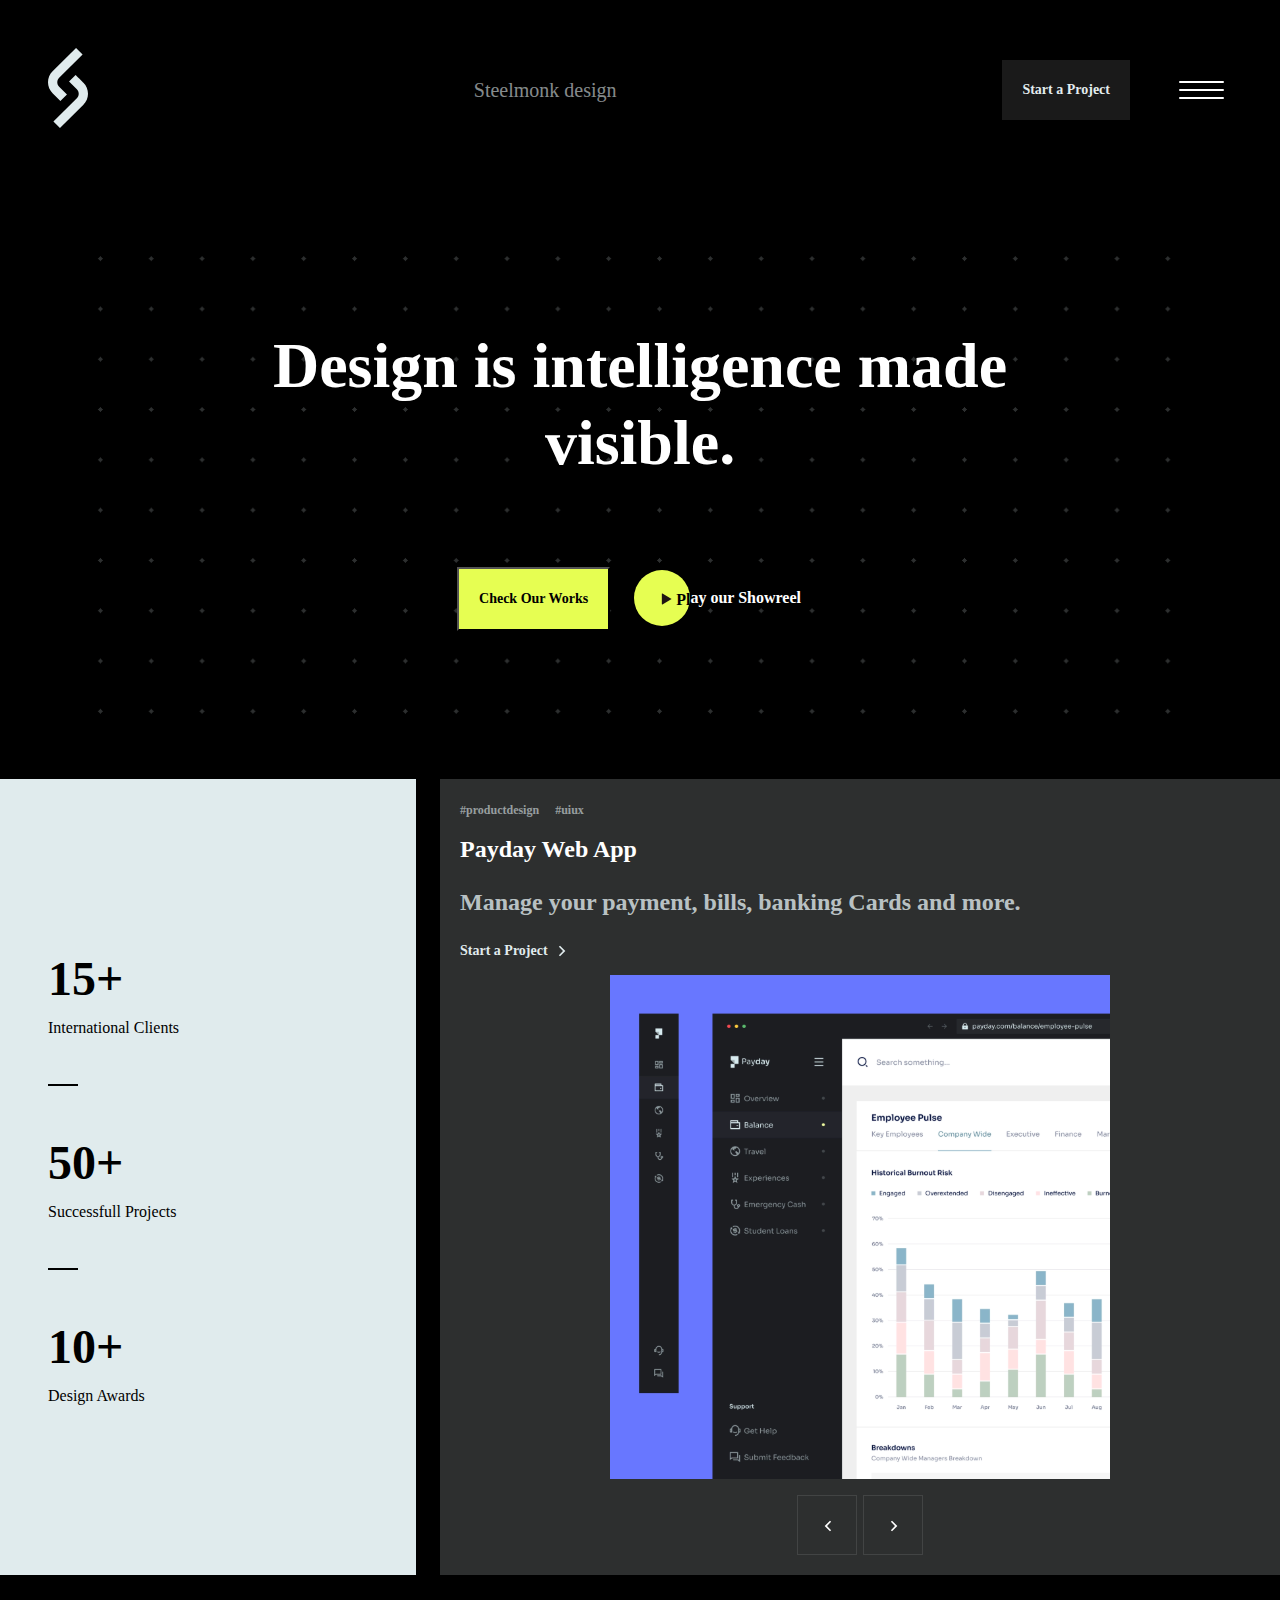
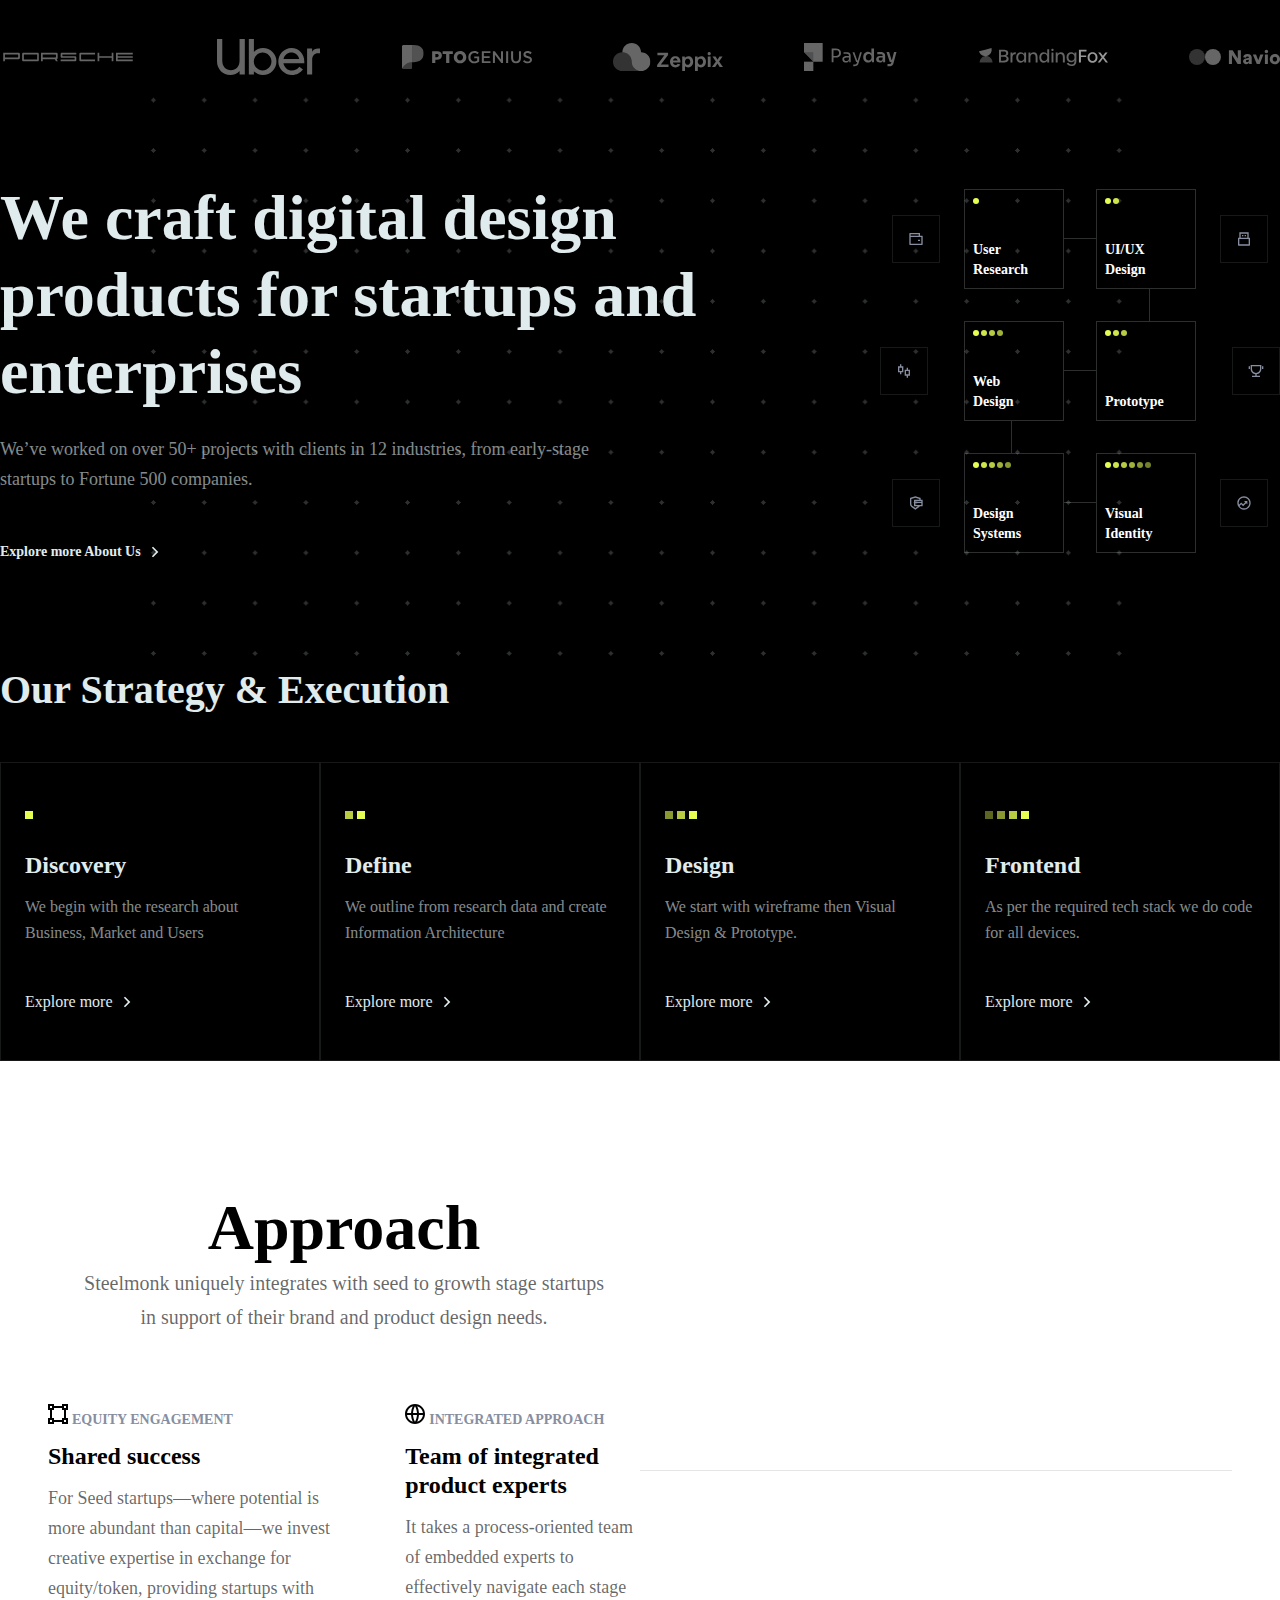
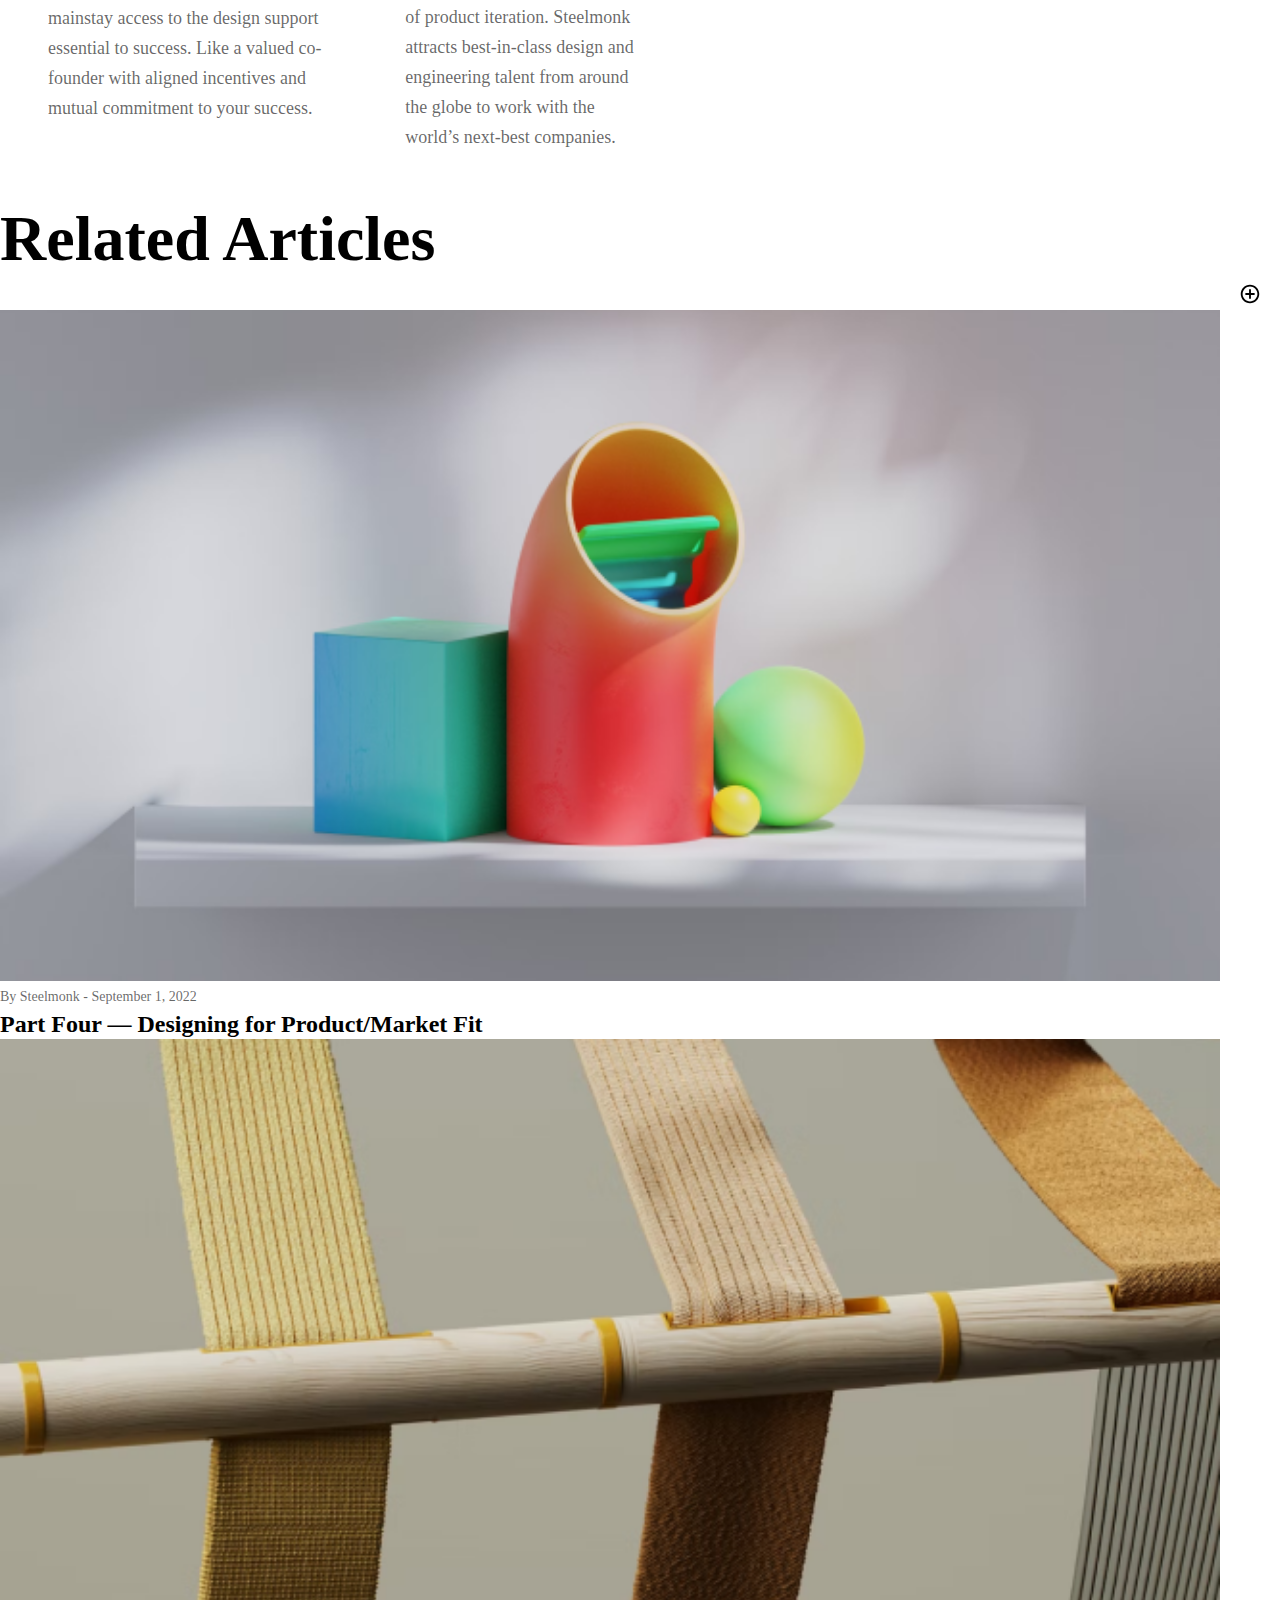
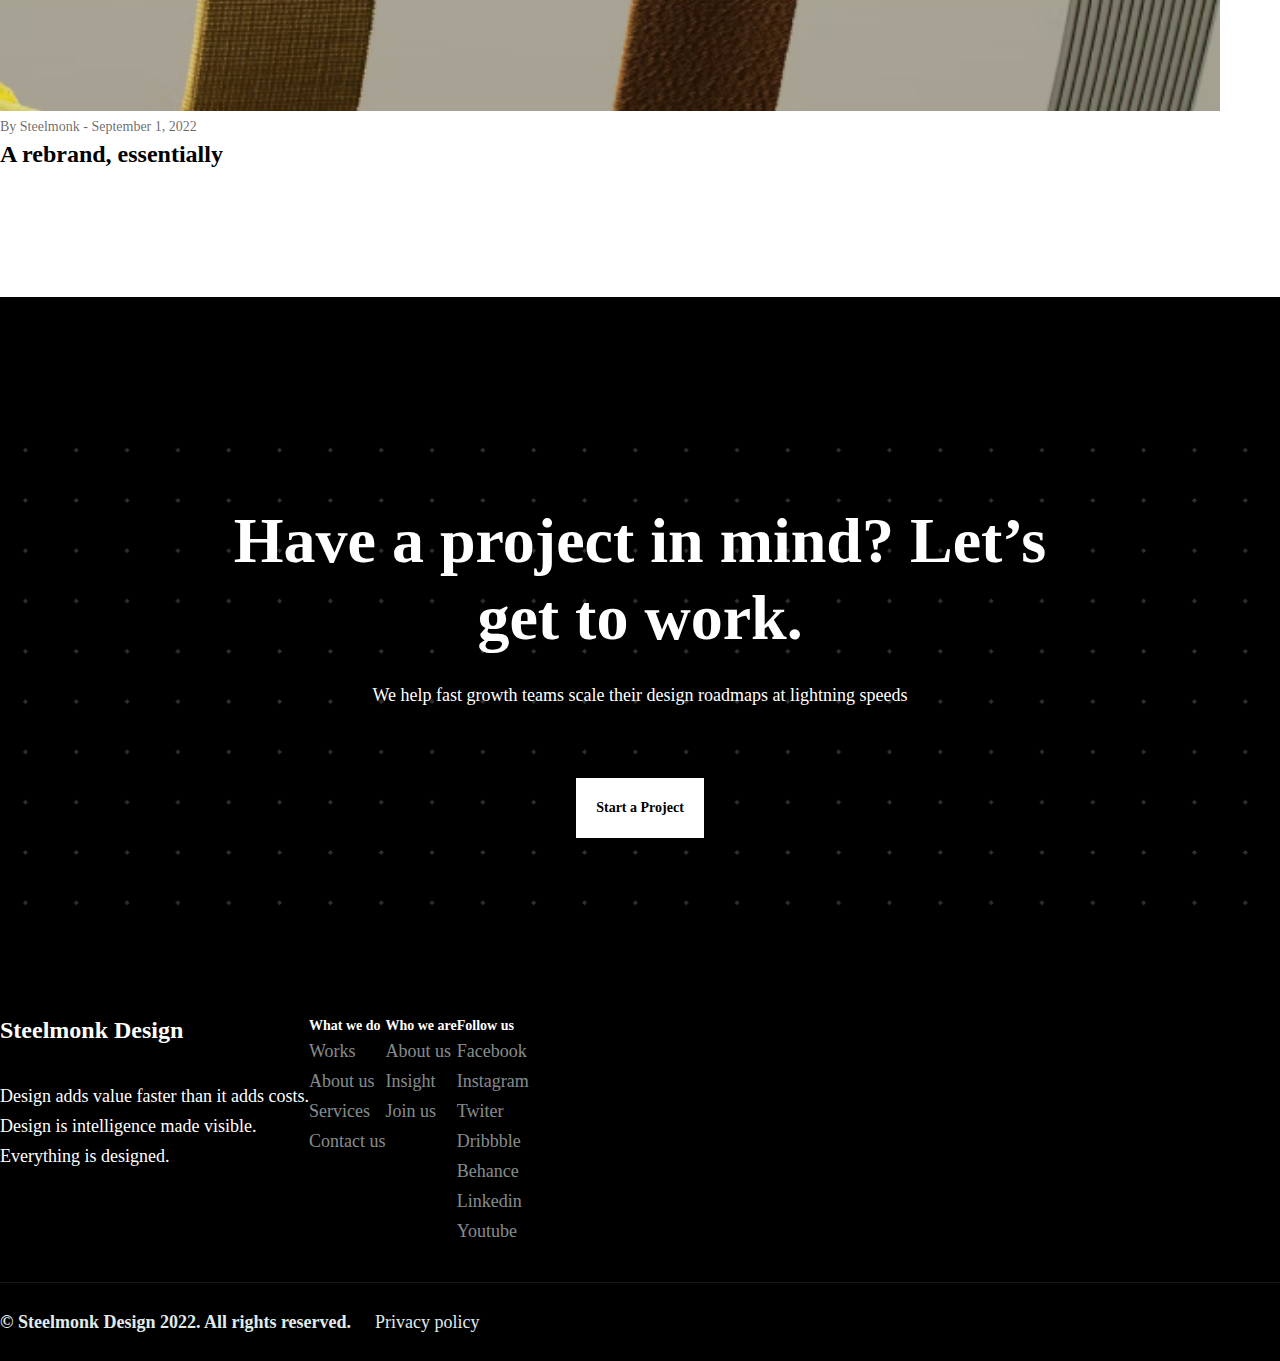
==== commit f747250c: "making responsive" ====
--- a/index.html
+++ b/index.html
@@ -206,6 +206,7 @@
           </div>
           <img src="images/icons/u-disk-line.svg" alt="usb" />
         </div>
+        <div class="line"><!--content in scss--></div>
         <div class="vertical-line"><!--content in scss--></div>
         <div class="about-us-row-center">
           <img src="images/icons/stock-line.svg" alt="stock" />
@@ -231,6 +232,7 @@
           </div>
           <img src="images/icons/trophy-line.svg" alt="cup icon" />
         </div>
+        <div class="line"><!--content in scss--></div>
         <div class="vertical-line-2"><!--content in scss--></div>
         <div class="about-us-row">
           <img
@@ -264,6 +266,10 @@
           <img src="images/icons/funds-line.svg" alt="usb" />
         </div>
       </div>
+      <a href="#"
+        ><span>Explore more About Us</span>
+        <img src="images/arrow-left.svg" alt="arrow"
+      /></a>
     </section>
     <section class="strategy container">
       <h2>Our Strategy & Execution</h2>
--- a/css/main.css
+++ b/css/main.css
@@ -1 +1 @@
-html,body,div,span,applet,object,iframe,h1,h2,h3,h4,h5,h6,p,blockquote,pre,a,abbr,acronym,address,big,cite,code,del,dfn,em,img,ins,kbd,q,s,samp,small,strike,strong,sub,sup,tt,var,b,u,i,center,dl,dt,dd,ol,ul,li,fieldset,form,label,legend,table,caption,tbody,tfoot,thead,tr,th,td,article,aside,canvas,details,embed,figure,figcaption,footer,header,hgroup,menu,nav,output,ruby,section,summary,time,mark,audio,video{margin:0;padding:0;border:0;font-size:100%;font:inherit;vertical-align:baseline}article,aside,details,figcaption,figure,footer,header,hgroup,menu,nav,section{display:block}body{line-height:1}ol,ul{list-style:none}blockquote,q{quotes:none}blockquote:before,blockquote:after,q:before,q:after{content:"";content:none}table{border-collapse:collapse;border-spacing:0}a{text-decoration:none}*{box-sizing:border-box}.container-fluid{background-color:#000;display:flex;align-items:center;justify-content:space-between;padding:48px}.container-fluid .header-center{display:flex;justify-content:center}.container-fluid .header-center span{font-family:Helvetica Neue;font-size:20px;line-height:34px;color:rgba(224,235,237,.6);cursor:default}.container-fluid .header-end{display:flex;justify-content:end;column-gap:42px;align-items:center}.container-fluid .header-end .header-btn{font-family:BRSonoma-Bold;font-size:14px;font-weight:700;line-height:20px;color:#e0ebed;padding:20px;background:none;transition:all .3s;position:relative;cursor:pointer;outline:none}.container-fluid .header-end .header-btn:hover{color:#e6fe52}.container-fluid .header-end .header-btn.header-btn::before{content:"";position:absolute;top:0;left:0;width:100%;height:100%;z-index:1;background-color:rgba(255,255,255,.1);transition:all .3s}.container-fluid .header-end .header-btn:hover::before{opacity:0;transform:scale(0.5, 0.5)}.container-fluid .header-end .header-btn.header-btn::after{content:"";position:absolute;top:0;left:0;width:100%;height:100%;z-index:1;border:1px solid #e6fe52;transition:all .3s;transform:scale(1.3);opacity:0}.container-fluid .header-end .header-btn:hover::after{opacity:1;transform:scale(1)}.hamburger{width:60px;height:24px;padding:4px 7.5px;overflow:hidden}.hamburger .hamburger-container{width:45px;height:18px;display:flex;flex-direction:column;align-items:center;justify-content:center;cursor:pointer;position:relative}.hamburger .hamburger-container .hamburger-inner{position:absolute;width:100%;height:2px;background-color:#fff;border-radius:4px;transform:translate(0, -50%);opacity:1;transition-property:transform,opacity;transition-timing-function:ease;transition-duration:.4s}.hamburger .hamburger-container:hover .hamburger-inner{transform:translate(-53px);opacity:0}.hamburger .hamburger-container::after{content:"";position:absolute;top:0px;width:100%;height:2px;background-color:#fff;border-radius:4px;opacity:1;transition-property:transform,opacity;transition-timing-function:ease;transition-duration:.4s;transform:translate(0, -50%)}.hamburger .hamburger-container::before{content:"";position:absolute;bottom:0px;width:100%;height:2px;background-color:#fff;border-radius:4px;opacity:1;transition-property:transform,opacity;transition-timing-function:ease;transition-duration:.4s;transform:translate(0, -50%)}.hamburger .hamburger-container:hover::before{transform:translate(53px, 0);opacity:0}.hamburger .hamburger-container:hover::after{transform:translate(53px, 0);opacity:0}.hamburger .hamburger-container .hamburger-hidden{opacity:0;position:absolute;width:100%;height:2px;background-color:#e6fe52;border-radius:4px;opacity:0;transition-property:transform,opacity;transition-timing-function:ease;transition-duration:.2s;transform:translate(53px, -50%)}.hamburger .hamburger-container .right-line-1{width:100%;height:2px;background-color:#e6fe52;border-radius:4px;opacity:1;transition-property:transform,opacity;transition-timing-function:ease;transition-duration:.4s;top:0;transform:translate(56px, -50%)}.hamburger .hamburger-container .right-line-2{width:100%;height:2px;background-color:#e6fe52;border-radius:4px;opacity:1;transition-property:transform,opacity;transition-timing-function:ease;transition-duration:.4s;bottom:0;transform:translate(53px, -50%)}.hamburger .hamburger-container:hover .hamburger-hidden{opacity:1;transform:translate(0, -50%)}.is-active .hamburger-container .hamburger-inner{display:none}.is-active .hamburger-container::after,.is-active .hamburger-container::before{display:none}.is-active .hamburger-container .hamburger-hidden{background-color:#000;top:50%;transform:translate(0, -50%) rotate(45deg)}.is-active .hamburger-container .right-line-1{transform:rotate(135deg);transform-origin:center}.active-header{background-color:#e0ebed}.active-header img{filter:invert(1)}.active-header .header-center span{color:#000}.active-header .header-end .hamburger-container{height:16px}.active-header .header-end .header-btn{font-family:BRSonoma-Bold;font-size:14px;font-weight:700;line-height:20px;color:#e0ebed;padding:20px;background:none;transition:all .3s;position:relative;cursor:pointer;outline:none;background-color:#2d2f2f}.active-header .header-end .header-btn:hover{color:#e0ebed}.active-header .header-end .header-btn.header-btn::after{content:"";position:absolute;top:0;left:0;width:100%;height:100%;z-index:1;border:1px solid #2d2f2f;transition:all .3s;transform:scale(1.3);opacity:0}.active-header .header-end .header-btn:hover::after{opacity:1;transform:scale(1)}.menu{display:none}.menu.active{display:block;position:fixed;top:130px;left:0;width:100%;height:100%;background-color:#e0ebed;z-index:999;display:flex;justify-content:center;padding:48px auto;align-items:center}.menu.active .container{margin-top:50px;display:flex}.menu.active .container .menu-links{display:flex;flex-direction:column;gap:24px}.menu.active .container .menu-links span{font-family:Helvetica Neue;font-size:14px;line-height:26px}.menu.active .container .menu-links ul{display:flex;flex-direction:column;gap:16px}.menu.active .container .menu-links ul a{font-family:Helvetica Neue;font-size:18px;line-height:30px;color:#000}.menu.active .container .menu-links-2{display:flex;flex-direction:column;gap:24px}.menu.active .container .menu-links-2 span{font-family:Helvetica Neue;font-size:14px;line-height:26px}.menu.active .container .menu-links-2 .menu-nav .nav-list{display:flex;flex-direction:column;gap:24px}.menu.active .container .menu-links-2 .menu-nav .nav-list a{font-family:BRSonoma-Medium;font-size:48px;font-weight:500;line-height:58px;color:#000}.menu.active .container p{font-family:Helvetica Neue;font-size:18px;line-height:30px;letter-spacing:0em;text-align:left}.menu.active .container .menu-img{max-width:416px;width:100%;max-height:650px;height:75%}.menu.active a:hover{text-decoration:underline}.main{height:600px;background-color:#000;display:flex;align-items:center;padding:0px;position:relative;justify-content:center}.main .stars{position:absolute;top:50%;left:50%;max-width:1130px;width:100%;height:491px;display:flex;align-items:center;justify-content:center;background:#f4f4f4;background:radial-gradient(circle, rgba(224, 235, 237, 0.2) 2px, rgb(0, 0, 0) 2px);background-size:50.84px 50.3px;transform:translate(-50%, -50%)}.main .main-text{z-index:1;display:flex;flex-direction:column;align-items:center}.main .main-text h1{font-family:BRSonoma-Bold;font-size:64px;font-weight:700;line-height:77px;margin-bottom:24px;color:#fff;max-width:856px;text-align:center}.main .main-text p{font-family:Helvetica Neue;font-size:18px;line-height:30px;text-align:center;margin-bottom:32px}.main .main-text .main-buttons{display:flex;column-gap:24px;align-items:center}.main .main-text .main-buttons .btn{font-family:BRSonoma-Bold;font-size:14px;font-weight:700;line-height:20px;text-align:center;padding:20px;background-color:#e6fe52;transition:all .4s ease 0s}.main .main-text .main-buttons .btn:hover{background:#434343;letter-spacing:1px;-webkit-box-shadow:0px 5px 40px -10px rgba(0,0,0,.57);-moz-box-shadow:0px 5px 40px -10px rgba(0,0,0,.57);box-shadow:5px 40px -10px rgba(0,0,0,.57);transition:all .4s ease 0s;color:#ff0}.main .main-text .main-buttons .main-link{position:relative;margin:auto;padding:19px 22px;transition:all .2s ease;font-family:BRSonoma-Bold;font-size:14px;font-weight:700;line-height:20px;letter-spacing:0em;text-align:center;color:#fff;text-decoration-line:none;display:flex;align-items:center;cursor:pointer}.main .main-text .main-buttons .main-link:before{content:"";position:absolute;top:0;left:0;display:block;border-radius:28px;background:#e6fe52;width:56px;height:56px;transition:all .4s ease}.main .main-text .main-buttons .main-link span{position:relative;font-size:16px;line-height:18px;font-weight:900;vertical-align:middle}.main .main-text .main-buttons .main-link span span{color:#000}.main .main-text .main-buttons .main-link:hover.main-link::before{width:100%;background-color:#ff0}.main .main-text .main-buttons .main-link:hover{color:#000}.main .main-text .main-buttons .main-link img{filter:invert(1)}.payday{display:flex;column-gap:24px;margin-bottom:64px}.payday .payday-statistic{display:flex;flex-direction:column;gap:48px;justify-content:center;max-width:416px;width:100%;height:600px;background-color:#e0ebed;padding:48px}.payday .payday-statistic .payday-line{width:30px;height:2px;background-color:#000}.payday .payday-statistic .payday-nmb{display:flex;justify-content:space-between;align-items:center;cursor:pointer}.payday .payday-statistic .payday-nmb img{display:none}.payday .payday-statistic .payday-nmb:hover img{display:block}.payday .payday-statistic .payday-nmb .payday-nmb-text{display:flex;flex-direction:column;gap:12px}.payday .payday-statistic .payday-nmb .payday-nmb-text h3{font-family:BRSonoma-Bold;font-size:48px;font-weight:700;line-height:58px;letter-spacing:0em;text-align:left}.payday .payday-statistic .payday-nmb .payday-nmb-text h3 p{font-family:Helvetica Neue;font-size:20px;line-height:34px;color:#000}.payday .payday-content{max-width:856px;width:100%;background-color:#2d2f2f;padding:48px 0px 48px 48px;display:flex;justify-content:space-between}.payday .payday-content .payday-content-column{display:flex;flex-direction:column;justify-content:space-between;height:100%;width:240px}.payday .payday-content .payday-content-column .payday-responsive-img{display:none}.payday .payday-content .payday-content-column .payday-content-text{display:flex;flex-direction:column;gap:1em}.payday .payday-content .payday-content-column .payday-content-text .hashtags{display:flex;column-gap:16px}.payday .payday-content .payday-content-column .payday-content-text .hashtags a span{font-family:Helvetica Neue;font-size:12px;line-height:22px;color:rgba(224,235,237,.6)}.payday .payday-content .payday-content-column .payday-content-text .hashtags a span:hover{color:#6b7aff}.payday .payday-content .payday-content-column .payday-content-text .hashtags a:hover{text-decoration:none}.payday .payday-content .payday-content-column .payday-content-text h3{font-family:BRSonoma-Bold;font-size:24px;font-weight:700;line-height:29px;color:#fff;margin-bottom:1em}.payday .payday-content .payday-content-column .payday-content-text p{font-family:BRSonoma-Bold;font-size:24px;font-weight:700;line-height:29px;color:rgba(224,235,237,.8);margin-bottom:2em}.payday .payday-content .payday-content-column .payday-content-text a{font-family:BRSonoma-Bold;font-size:14px;font-weight:700;line-height:20px;text-align:center;color:#e0ebed;display:flex;align-items:center;column-gap:10px;transition:all .3s}.payday .payday-content .payday-content-column .payday-content-text a:hover{letter-spacing:1px;text-decoration-line:none;column-gap:15px}.payday .payday-content .payday-content-column .payday-buttons{display:flex;column-gap:6px;align-items:center}.payday .payday-content .payday-content-column .payday-buttons .payday-btn{padding:20px;background:none;outline:none;border:1px solid rgba(255,255,255,.1019607843);width:60px;height:60px;border-radius:0;transition:all .3s}.payday .payday-content .payday-content-column .payday-buttons .payday-btn:hover{border:1px solid #fff}.payday .payday-content .main-payday-column{display:flex;column-gap:0px;align-items:center}.payday .payday-content .main-payday-column .payday-square{width:20px;height:456px;background-color:rgba(224,235,237,.1019607843)}.payday .payday-content .main-payday-column img{width:100%;max-width:500px}@media only screen and (max-width: 1296px){.payday{align-items:center}.payday .payday-statistic{height:796px}.payday .payday-content{flex:auto;padding:20px}.payday .payday-content .main-payday-column{display:none}.payday .payday-content .payday-content-column{width:100%}.payday .payday-content .payday-content-column .payday-content-text{display:flex;flex-direction:column;gap:0em}.payday .payday-content .payday-content-column .payday-content-text a{margin-bottom:1em}.payday .payday-content .payday-content-column .payday-content-text p{margin-bottom:1em}.payday .payday-content .payday-content-column .payday-buttons{margin:auto;margin-top:1em}.payday .payday-content .payday-content-column .payday-responsive-img{display:block;max-width:500px;width:100%;margin:auto}}@media only screen and (max-width: 976px){.payday .payday-statistic{display:none}.payday .payday-content{margin:auto}.payday .payday-content .payday-text-title{text-align:center}.payday .payday-content .payday-text-title a{display:flex;justify-content:center}}.partners{display:flex;justify-content:space-between;align-items:center;margin-bottom:138px;max-width:1296px;width:100%;margin:auto}@media only screen and (max-width: 950px){.partners{display:flex;justify-content:center;gap:10px;align-items:center;margin-bottom:138px;max-width:1296px;width:100%;margin:auto}}.about-us{height:591px;position:relative;display:flex;align-items:center}.about-us .stars{background:#f4f4f4;background:radial-gradient(circle, rgba(224, 235, 237, 0.2) 2px, rgb(0, 0, 0) 2px);background-size:50.84px 50.3px;position:absolute;height:100%;width:80%;left:50%;transform:translate(-50%)}.about-us-text{display:flex;flex-direction:column;width:100%;z-index:1}.about-us-text h2{font-family:BRSonoma-Bold;font-size:64px;font-weight:700;line-height:77px;max-width:746px;width:100%;height:231px;color:#e0ebed;margin-bottom:24px}.about-us-text p{font-family:Helvetica Neue;font-size:18px;line-height:30px;letter-spacing:0em;text-align:left;color:rgba(224,235,237,.6);max-width:743px;width:100%;margin-bottom:48px}.about-us-text a{display:flex;column-gap:10px;align-items:center}.about-us-text a span{font-family:BRSonoma-Bold;font-size:14px;font-weight:700;line-height:20px;letter-spacing:0em;text-align:center;color:#e0ebed;transition:all .3s}.about-us-text a:hover{text-decoration-line:none;letter-spacing:1px;column-gap:15px}.about-us-content{display:flex;flex-direction:column;z-index:1;align-items:center}.about-us-content .about-us-row{display:flex;align-items:center;column-gap:24px}.about-us-content .about-us-row img{padding:15px;border:1px solid rgba(224,235,237,.1019607843);width:48px;height:48px}.about-us-content .about-us-row .about-row-content{display:flex;align-items:center}.about-us-content .about-us-row .about-row-content .about-square{padding:8px;display:flex;flex-direction:column;justify-content:space-between;width:100px;height:100px;border:1px solid rgba(224,235,237,.2)}.about-us-content .about-us-row .about-row-content .about-square .square-circles{display:flex;column-gap:2px}.about-us-content .about-us-row .about-row-content .about-square .square-circles .circle{width:6px;height:6px;border-radius:3px;background-color:#e6fe52}.about-us-content .about-us-row .about-row-content .about-square .square-circles .circle-1{width:6px;height:6px;border-radius:3px;background-color:#e6fe52;opacity:90%}.about-us-content .about-us-row .about-row-content .about-square .square-circles .circle-2{width:6px;height:6px;border-radius:3px;background-color:#e6fe52;opacity:80%}.about-us-content .about-us-row .about-row-content .about-square .square-circles .circle-3{width:6px;height:6px;border-radius:3px;background-color:#e6fe52;opacity:70%}.about-us-content .about-us-row .about-row-content .about-square .square-circles .circle-4{width:6px;height:6px;border-radius:3px;background-color:#e6fe52;opacity:60%}.about-us-content .about-us-row .about-row-content .about-square .square-circles .circle-5{width:6px;height:6px;border-radius:3px;background-color:#e6fe52;opacity:50%}.about-us-content .about-us-row .about-row-content .about-square p{font-family:BRSonoma-Bold;font-size:14px;font-weight:700;line-height:20px;color:#fff}.about-us-content .about-us-row .line{width:32px;height:1px;background-color:rgba(224,235,237,.2)}.about-us-content .vertical-line{width:1px;height:32px;background-color:rgba(224,235,237,.2);margin-left:138px}.about-us-content .vertical-line-2{width:1px;height:32px;background-color:rgba(224,235,237,.2);margin-right:138px}.about-us-content .about-us-row-center{display:flex;align-items:center;column-gap:36px}.about-us-content .about-us-row-center img{padding:15px;border:1px solid rgba(224,235,237,.1019607843);width:48px;height:48px}.about-us-content .about-us-row-center .about-row-content{display:flex;align-items:center}.about-us-content .about-us-row-center .about-row-content .about-square{padding:8px;display:flex;flex-direction:column;justify-content:space-between;width:100px;height:100px;border:1px solid rgba(224,235,237,.2)}.about-us-content .about-us-row-center .about-row-content .about-square .square-circles{display:flex;column-gap:2px}.about-us-content .about-us-row-center .about-row-content .about-square .square-circles .circle{width:6px;height:6px;border-radius:3px;background-color:#e6fe52}.about-us-content .about-us-row-center .about-row-content .about-square .square-circles .circle-1{width:6px;height:6px;border-radius:3px;background-color:#e6fe52;opacity:90%}.about-us-content .about-us-row-center .about-row-content .about-square .square-circles .circle-2{width:6px;height:6px;border-radius:3px;background-color:#e6fe52;opacity:80%}.about-us-content .about-us-row-center .about-row-content .about-square .square-circles .circle-3{width:6px;height:6px;border-radius:3px;background-color:#e6fe52;opacity:70%}.about-us-content .about-us-row-center .about-row-content .about-square .square-circles .circle-4{width:6px;height:6px;border-radius:3px;background-color:#e6fe52;opacity:60%}.about-us-content .about-us-row-center .about-row-content .about-square p{font-family:BRSonoma-Bold;font-size:14px;font-weight:700;line-height:20px;color:#fff}.about-us-content .about-us-row-center .line{width:32px;height:1px;background-color:rgba(224,235,237,.2)}.strategy{display:flex;flex-direction:column;gap:48px}.strategy h2{font-family:BRSonoma-Bold;font-size:40px;font-weight:700;line-height:48px;color:#e0ebed}.strategy .strategy-content{display:flex}.strategy .strategy-content .strategy-square{max-width:324px;width:100%;height:299px;border:1px solid rgba(224,235,237,.1019607843);padding:48px 24px;cursor:pointer}.strategy .strategy-content .strategy-square .strategy-small-squares{display:flex;column-gap:4px;margin-bottom:32px}.strategy .strategy-content .strategy-square .strategy-small-squares .small-square{width:8px;height:8px;background-color:#e6fe52}.strategy .strategy-content .strategy-square .strategy-small-squares .small-square-2{width:8px;height:8px;background-color:#e6fe52;opacity:80%}.strategy .strategy-content .strategy-square .strategy-small-squares .small-square-3{width:8px;height:8px;background-color:#e6fe52;opacity:60%}.strategy .strategy-content .strategy-square .strategy-small-squares .small-square-4{width:8px;height:8px;background-color:#e6fe52;opacity:40%}.strategy .strategy-content .strategy-square h3{font-family:BRSonoma-Bold;font-size:24px;font-weight:700;line-height:29px;color:#e0ebed;margin-bottom:14px}.strategy .strategy-content .strategy-square p{font-family:Helvetica Neue;font-size:16px;line-height:26px;color:rgba(224,235,237,.6);margin-bottom:48px}.strategy .strategy-content .strategy-square a{text-decoration:none;color:#e0ebed;display:flex;align-items:center;gap:10px;transition:all .3s}.strategy .strategy-content .strategy-square:hover a{gap:15px}.approach{background-color:#fff;padding-top:128px}.approach .approach-title h2{font-family:BRSonoma-Bold;font-size:64px;font-weight:700;line-height:77px;color:#000}.approach .approach-title p{font-family:Helvetica Neue;font-size:20px;line-height:34px;color:rgba(0,0,0,.6);width:526px}.approach .approach-text{max-width:526px;width:100%;max-height:635px;height:100%;display:flex;flex-direction:column;gap:64px}.approach .approach-text .approach-text-div span{font-family:BRSonoma-Bold;font-size:14px;font-weight:700;line-height:20px;color:#878ea0}.approach .approach-text .approach-text-div h4{font-family:BRSonoma-Bold;font-size:24px;font-weight:700;line-height:29px;color:#000;margin:12px 0px}.approach .approach-text .approach-text-div p{font-family:Helvetica Neue;font-size:18px;line-height:30px;color:rgba(0,0,0,.6)}.approach .line{max-width:1296px;width:100%;height:1px;background-color:rgba(0,0,0,.1019607843);margin:128px 0px}@media only screen and (max-width: 1296px){.approach .container{display:flex;flex-direction:column;align-items:center}.approach .container .approach-text{display:flex;flex-direction:row;max-width:976px;width:100%;height:100%;margin-top:70px}.approach .approach-title{margin-right:20px}}.articles{background-color:#fff;align-items:flex-start;padding:0px;padding-bottom:128px}.articles h2{font-family:BRSonoma-Bold;font-size:64px;font-weight:700;line-height:77px;margin-bottom:33px}.articles p{font-family:Helvetica Neue;font-size:14px;line-height:26px;color:rgba(0,0,0,.6)}.articles h3{font-family:BRSonoma-Bold;font-size:24px;font-weight:700;line-height:29px;color:#000}.articles .articles-icon{padding:20px;margin:auto;margin-top:64px;cursor:pointer;max-width:60px;width:100%;height:60px}.articles img{width:100%}footer{padding-top:128px}footer .footer-text{width:100%;height:491px;display:flex;align-items:center;justify-content:center;background:#f4f4f4;background:radial-gradient(circle, rgba(224, 235, 237, 0.2) 2px, rgb(0, 0, 0) 2px);background-size:50.84px 50.3px;display:flex;flex-direction:column;align-items:center;padding:88px 137px;margin-bottom:100px}footer .footer-text h2{font-family:BRSonoma-Bold;font-size:64px;font-weight:700;line-height:77px;text-align:center;max-width:856px;width:100%;color:#fff;margin-bottom:24px}footer .footer-text p{font-family:Helvetica Neue;font-size:18px;line-height:30px;text-align:center;max-width:856px;width:100%;color:#fff;margin-bottom:68px}footer .footer-text .footer-btn{font-family:BRSonoma-Bold;font-size:14px;font-weight:700;line-height:20px;color:#000;padding:20px;background:none;transition:all .3s;position:relative;cursor:pointer;outline:none;background-color:#fff}footer .footer-text .footer-btn:hover{background-color:#000;color:#fff}footer .footer-text .footer-btn:hover::before{opacity:0;transform:scale(0.5, 0.5)}footer .footer-text .footer-btn.footer-btn::after{content:"";position:absolute;top:0;left:0;width:100%;height:100%;z-index:1;border:1px solid #fff;transition:all .3s;transform:scale(1.3);opacity:0}footer .footer-text .footer-btn:hover::after{opacity:1;transform:scale(1)}footer .footer-menu{display:flex}footer .footer-menu .footer-menu-title{display:flex;flex-direction:column;gap:36px}footer .footer-menu .footer-menu-title h2{font-family:BRSonoma-Bold;font-size:24px;font-weight:700;line-height:29px;color:#fff}footer .footer-menu .footer-menu-title .footer-animation{max-width:330px;width:100%;height:30px}footer .footer-menu .footer-menu-title .footer-animation ul{height:90px}footer .footer-menu .footer-menu-title .footer-animation li{font-family:Helvetica Neue;font-size:18px;line-height:30px;color:#fff;animation:footer-animation 5s ease-in-out infinite}footer .footer-menu .footer-menu-title .footer-animation li:hover{text-decoration:none}@-webkit-keyframes footer-animation{0%,20%{transform:translate(0px, -90px)}20%,40%{transform:translate(0px, -60px)}60%,80%{transform:translate(0px, -30px)}80%,100%{transform:translate(0px, 0px)}100%,0%{transform:translate(0px, -60px)}}footer span{font-family:BRSonoma-Bold;font-size:14px;font-weight:700;line-height:20px;color:#fff}footer li{font-family:Helvetica Neue;font-size:18px;line-height:30px;color:rgba(224,235,237,.6)}footer li:hover{text-decoration:underline}footer .copyright{border-top:1px solid rgba(224,235,237,.1019607843);margin-top:36px;padding:24px 0px;display:flex;justify-content:flex-start;align-items:center;gap:24px}footer .copyright span{font-family:Helvetica Neue;font-size:18px;line-height:30px;color:#e0ebed}footer .copyright a{font-family:Helvetica Neue;font-size:18px;line-height:30px;color:#e0ebed}footer .copyright a:hover{text-decoration:underline}body{background-color:#000}body .container{max-width:1296px;width:100%}+html,body,div,span,applet,object,iframe,h1,h2,h3,h4,h5,h6,p,blockquote,pre,a,abbr,acronym,address,big,cite,code,del,dfn,em,img,ins,kbd,q,s,samp,small,strike,strong,sub,sup,tt,var,b,u,i,center,dl,dt,dd,ol,ul,li,fieldset,form,label,legend,table,caption,tbody,tfoot,thead,tr,th,td,article,aside,canvas,details,embed,figure,figcaption,footer,header,hgroup,menu,nav,output,ruby,section,summary,time,mark,audio,video{margin:0;padding:0;border:0;font-size:100%;font:inherit;vertical-align:baseline}article,aside,details,figcaption,figure,footer,header,hgroup,menu,nav,section{display:block}body{line-height:1}ol,ul{list-style:none}blockquote,q{quotes:none}blockquote:before,blockquote:after,q:before,q:after{content:"";content:none}table{border-collapse:collapse;border-spacing:0}a{text-decoration:none}*{box-sizing:border-box}.container-fluid{background-color:#000;display:flex;align-items:center;justify-content:space-between;padding:48px}.container-fluid .header-center{display:flex;justify-content:center}.container-fluid .header-center span{font-family:Helvetica Neue;font-size:20px;line-height:34px;color:rgba(224,235,237,.6);cursor:default}.container-fluid .header-end{display:flex;justify-content:end;column-gap:42px;align-items:center}.container-fluid .header-end .header-btn{font-family:BRSonoma-Bold;font-size:14px;font-weight:700;line-height:20px;color:#e0ebed;padding:20px;background:none;transition:all .3s;position:relative;cursor:pointer;outline:none}.container-fluid .header-end .header-btn:hover{color:#e6fe52}.container-fluid .header-end .header-btn.header-btn::before{content:"";position:absolute;top:0;left:0;width:100%;height:100%;z-index:1;background-color:rgba(255,255,255,.1);transition:all .3s}.container-fluid .header-end .header-btn:hover::before{opacity:0;transform:scale(0.5, 0.5)}.container-fluid .header-end .header-btn.header-btn::after{content:"";position:absolute;top:0;left:0;width:100%;height:100%;z-index:1;border:1px solid #e6fe52;transition:all .3s;transform:scale(1.3);opacity:0}.container-fluid .header-end .header-btn:hover::after{opacity:1;transform:scale(1)}.hamburger{width:60px;height:24px;padding:4px 7.5px;overflow:hidden}.hamburger .hamburger-container{width:45px;height:18px;display:flex;flex-direction:column;align-items:center;justify-content:center;cursor:pointer;position:relative}.hamburger .hamburger-container .hamburger-inner{position:absolute;width:100%;height:2px;background-color:#fff;border-radius:4px;transform:translate(0, -50%);opacity:1;transition-property:transform,opacity;transition-timing-function:ease;transition-duration:.4s}.hamburger .hamburger-container:hover .hamburger-inner{transform:translate(-53px);opacity:0}.hamburger .hamburger-container::after{content:"";position:absolute;top:0px;width:100%;height:2px;background-color:#fff;border-radius:4px;opacity:1;transition-property:transform,opacity;transition-timing-function:ease;transition-duration:.4s;transform:translate(0, -50%)}.hamburger .hamburger-container::before{content:"";position:absolute;bottom:0px;width:100%;height:2px;background-color:#fff;border-radius:4px;opacity:1;transition-property:transform,opacity;transition-timing-function:ease;transition-duration:.4s;transform:translate(0, -50%)}.hamburger .hamburger-container:hover::before{transform:translate(53px, 0);opacity:0}.hamburger .hamburger-container:hover::after{transform:translate(53px, 0);opacity:0}.hamburger .hamburger-container .hamburger-hidden{opacity:0;position:absolute;width:100%;height:2px;background-color:#e6fe52;border-radius:4px;opacity:0;transition-property:transform,opacity;transition-timing-function:ease;transition-duration:.2s;transform:translate(53px, -50%)}.hamburger .hamburger-container .right-line-1{width:100%;height:2px;background-color:#e6fe52;border-radius:4px;opacity:1;transition-property:transform,opacity;transition-timing-function:ease;transition-duration:.4s;top:0;transform:translate(56px, -50%)}.hamburger .hamburger-container .right-line-2{width:100%;height:2px;background-color:#e6fe52;border-radius:4px;opacity:1;transition-property:transform,opacity;transition-timing-function:ease;transition-duration:.4s;bottom:0;transform:translate(53px, -50%)}.hamburger .hamburger-container:hover .hamburger-hidden{opacity:1;transform:translate(0, -50%)}.is-active .hamburger-container .hamburger-inner{display:none}.is-active .hamburger-container::after,.is-active .hamburger-container::before{display:none}.is-active .hamburger-container .hamburger-hidden{background-color:#000;top:50%;transform:translate(0, -50%) rotate(45deg)}.is-active .hamburger-container .right-line-1{transform:rotate(135deg);transform-origin:center}.active-header{background-color:#e0ebed}.active-header img{filter:invert(1)}.active-header .header-center span{color:#000}.active-header .header-end .hamburger-container{height:16px}.active-header .header-end .header-btn{font-family:BRSonoma-Bold;font-size:14px;font-weight:700;line-height:20px;color:#e0ebed;padding:20px;background:none;transition:all .3s;position:relative;cursor:pointer;outline:none;background-color:#2d2f2f}.active-header .header-end .header-btn:hover{color:#e0ebed}.active-header .header-end .header-btn.header-btn::after{content:"";position:absolute;top:0;left:0;width:100%;height:100%;z-index:1;border:1px solid #2d2f2f;transition:all .3s;transform:scale(1.3);opacity:0}.active-header .header-end .header-btn:hover::after{opacity:1;transform:scale(1)}.menu{display:none}.menu.active{display:block;position:fixed;top:130px;left:0;width:100%;height:100%;background-color:#e0ebed;z-index:999;display:flex;justify-content:center;padding:48px auto;align-items:center}.menu.active .container{margin-top:50px;display:flex}.menu.active .container .menu-links{display:flex;flex-direction:column;gap:24px}.menu.active .container .menu-links span{font-family:Helvetica Neue;font-size:14px;line-height:26px}.menu.active .container .menu-links ul{display:flex;flex-direction:column;gap:16px}.menu.active .container .menu-links ul a{font-family:Helvetica Neue;font-size:18px;line-height:30px;color:#000}.menu.active .container .menu-links-2{display:flex;flex-direction:column;gap:24px}.menu.active .container .menu-links-2 span{font-family:Helvetica Neue;font-size:14px;line-height:26px}.menu.active .container .menu-links-2 .menu-nav .nav-list{display:flex;flex-direction:column;gap:24px}.menu.active .container .menu-links-2 .menu-nav .nav-list a{font-family:BRSonoma-Medium;font-size:48px;font-weight:500;line-height:58px;color:#000}.menu.active .container p{font-family:Helvetica Neue;font-size:18px;line-height:30px;letter-spacing:0em;text-align:left}.menu.active .container .menu-img{max-width:416px;width:100%;max-height:650px;height:75%}.menu.active a:hover{text-decoration:underline}.main{height:600px;background-color:#000;display:flex;align-items:center;padding:0px;position:relative;justify-content:center}.main .stars{position:absolute;top:50%;left:50%;max-width:1130px;width:100%;height:491px;display:flex;align-items:center;justify-content:center;background:#f4f4f4;background:radial-gradient(circle, rgba(224, 235, 237, 0.2) 2px, rgb(0, 0, 0) 2px);background-size:50.84px 50.3px;transform:translate(-50%, -50%)}.main .main-text{z-index:1;display:flex;flex-direction:column;align-items:center}.main .main-text h1{font-family:BRSonoma-Bold;font-size:64px;font-weight:700;line-height:77px;margin-bottom:24px;color:#fff;max-width:856px;text-align:center}.main .main-text p{font-family:Helvetica Neue;font-size:18px;line-height:30px;text-align:center;margin-bottom:32px}.main .main-text .main-buttons{display:flex;column-gap:24px;align-items:center}.main .main-text .main-buttons .btn{font-family:BRSonoma-Bold;font-size:14px;font-weight:700;line-height:20px;text-align:center;padding:20px;background-color:#e6fe52;transition:all .4s ease 0s}.main .main-text .main-buttons .btn:hover{background:#434343;letter-spacing:1px;-webkit-box-shadow:0px 5px 40px -10px rgba(0,0,0,.57);-moz-box-shadow:0px 5px 40px -10px rgba(0,0,0,.57);box-shadow:5px 40px -10px rgba(0,0,0,.57);transition:all .4s ease 0s;color:#ff0}.main .main-text .main-buttons .main-link{position:relative;margin:auto;padding:19px 22px;transition:all .2s ease;font-family:BRSonoma-Bold;font-size:14px;font-weight:700;line-height:20px;letter-spacing:0em;text-align:center;color:#fff;text-decoration-line:none;display:flex;align-items:center;cursor:pointer}.main .main-text .main-buttons .main-link:before{content:"";position:absolute;top:0;left:0;display:block;border-radius:28px;background:#e6fe52;width:56px;height:56px;transition:all .4s ease}.main .main-text .main-buttons .main-link span{position:relative;font-size:16px;line-height:18px;font-weight:900;vertical-align:middle}.main .main-text .main-buttons .main-link span span{color:#000}.main .main-text .main-buttons .main-link:hover.main-link::before{width:100%;background-color:#ff0}.main .main-text .main-buttons .main-link:hover{color:#000}.main .main-text .main-buttons .main-link img{filter:invert(1)}.payday{display:flex;column-gap:24px;margin-bottom:64px}.payday .payday-statistic{display:flex;flex-direction:column;gap:48px;justify-content:center;max-width:416px;width:100%;height:600px;background-color:#e0ebed;padding:48px}.payday .payday-statistic .payday-line{width:30px;height:2px;background-color:#000}.payday .payday-statistic .payday-nmb{display:flex;justify-content:space-between;align-items:center;cursor:pointer}.payday .payday-statistic .payday-nmb img{display:none}.payday .payday-statistic .payday-nmb:hover img{display:block}.payday .payday-statistic .payday-nmb .payday-nmb-text{display:flex;flex-direction:column;gap:12px}.payday .payday-statistic .payday-nmb .payday-nmb-text h3{font-family:BRSonoma-Bold;font-size:48px;font-weight:700;line-height:58px;letter-spacing:0em;text-align:left}.payday .payday-statistic .payday-nmb .payday-nmb-text h3 p{font-family:Helvetica Neue;font-size:20px;line-height:34px;color:#000}.payday .payday-content{max-width:856px;width:100%;background-color:#2d2f2f;padding:48px 0px 48px 48px;display:flex;justify-content:space-between}.payday .payday-content .payday-content-column{display:flex;flex-direction:column;justify-content:space-between;height:100%;width:240px}.payday .payday-content .payday-content-column .payday-responsive-img{display:none}.payday .payday-content .payday-content-column .payday-content-text{display:flex;flex-direction:column;gap:1em}.payday .payday-content .payday-content-column .payday-content-text .hashtags{display:flex;column-gap:16px}.payday .payday-content .payday-content-column .payday-content-text .hashtags a span{font-family:Helvetica Neue;font-size:12px;line-height:22px;color:rgba(224,235,237,.6)}.payday .payday-content .payday-content-column .payday-content-text .hashtags a span:hover{color:#6b7aff}.payday .payday-content .payday-content-column .payday-content-text .hashtags a:hover{text-decoration:none}.payday .payday-content .payday-content-column .payday-content-text h3{font-family:BRSonoma-Bold;font-size:24px;font-weight:700;line-height:29px;color:#fff;margin-bottom:1em}.payday .payday-content .payday-content-column .payday-content-text p{font-family:BRSonoma-Bold;font-size:24px;font-weight:700;line-height:29px;color:rgba(224,235,237,.8);margin-bottom:2em}.payday .payday-content .payday-content-column .payday-content-text a{font-family:BRSonoma-Bold;font-size:14px;font-weight:700;line-height:20px;text-align:center;color:#e0ebed;display:flex;align-items:center;column-gap:10px;transition:all .3s}.payday .payday-content .payday-content-column .payday-content-text a:hover{letter-spacing:1px;text-decoration-line:none;column-gap:15px}.payday .payday-content .payday-content-column .payday-buttons{display:flex;column-gap:6px;align-items:center}.payday .payday-content .payday-content-column .payday-buttons .payday-btn{padding:20px;background:none;outline:none;border:1px solid rgba(255,255,255,.1019607843);width:60px;height:60px;border-radius:0;transition:all .3s}.payday .payday-content .payday-content-column .payday-buttons .payday-btn:hover{border:1px solid #fff}.payday .payday-content .main-payday-column{display:flex;column-gap:0px;align-items:center}.payday .payday-content .main-payday-column .payday-square{width:20px;height:456px;background-color:rgba(224,235,237,.1019607843)}.payday .payday-content .main-payday-column img{width:100%;max-width:500px}@media only screen and (max-width: 1296px){.payday{align-items:center}.payday .payday-statistic{height:796px}.payday .payday-content{flex:auto;padding:20px}.payday .payday-content .main-payday-column{display:none}.payday .payday-content .payday-content-column{width:100%}.payday .payday-content .payday-content-column .payday-content-text{display:flex;flex-direction:column;gap:0em}.payday .payday-content .payday-content-column .payday-content-text a{margin-bottom:1em}.payday .payday-content .payday-content-column .payday-content-text p{margin-bottom:1em}.payday .payday-content .payday-content-column .payday-buttons{margin:auto;margin-top:1em}.payday .payday-content .payday-content-column .payday-responsive-img{display:block;max-width:500px;width:100%;margin:auto}}@media only screen and (max-width: 976px){.payday .payday-statistic{display:none}.payday .payday-content{margin:auto}.payday .payday-content .payday-text-title{text-align:center}.payday .payday-content .payday-text-title a{display:flex;justify-content:center}}.partners{display:flex;align-items:center;margin-bottom:138px;max-width:1296px;width:100%;margin:auto;justify-content:space-between}@media only screen and (max-width: 950px){.partners{display:flex;justify-content:center;gap:10px;align-items:center;margin-bottom:138px;max-width:1296px;width:100%;margin:auto}}.about-us{height:591px;position:relative;display:flex;align-items:center}.about-us .stars{background:#f4f4f4;background:radial-gradient(circle, rgba(224, 235, 237, 0.2) 2px, rgb(0, 0, 0) 2px);background-size:50.84px 50.3px;position:absolute;height:100%;width:80%;left:50%;transform:translate(-50%)}.about-us a{display:none}.about-us-text{display:flex;flex-direction:column;width:100%;z-index:1}.about-us-text h2{font-family:BRSonoma-Bold;font-size:64px;font-weight:700;line-height:77px;max-width:746px;width:100%;height:231px;color:#e0ebed;margin-bottom:24px}.about-us-text p{font-family:Helvetica Neue;font-size:18px;line-height:30px;letter-spacing:0em;text-align:left;color:rgba(224,235,237,.6);max-width:743px;width:100%;margin-bottom:48px}.about-us-text a{display:flex;column-gap:10px;align-items:center}.about-us-text a span{font-family:BRSonoma-Bold;font-size:14px;font-weight:700;line-height:20px;letter-spacing:0em;text-align:center;color:#e0ebed;transition:all .3s}.about-us-text a:hover{text-decoration-line:none;letter-spacing:1px;column-gap:15px}.about-us-content{display:flex;flex-direction:column;z-index:1;align-items:center}.about-us-content .about-us-row{display:flex;align-items:center;column-gap:24px}.about-us-content .about-us-row img{padding:15px;border:1px solid rgba(224,235,237,.1019607843);width:48px;height:48px}.about-us-content .about-us-row .about-row-content{display:flex;align-items:center}.about-us-content .about-us-row .about-row-content .about-square{padding:8px;display:flex;flex-direction:column;justify-content:space-between;width:100px;height:100px;border:1px solid rgba(224,235,237,.2)}.about-us-content .about-us-row .about-row-content .about-square .square-circles{display:flex;column-gap:2px}.about-us-content .about-us-row .about-row-content .about-square .square-circles .circle{width:6px;height:6px;border-radius:3px;background-color:#e6fe52}.about-us-content .about-us-row .about-row-content .about-square .square-circles .circle-1{width:6px;height:6px;border-radius:3px;background-color:#e6fe52;opacity:90%}.about-us-content .about-us-row .about-row-content .about-square .square-circles .circle-2{width:6px;height:6px;border-radius:3px;background-color:#e6fe52;opacity:80%}.about-us-content .about-us-row .about-row-content .about-square .square-circles .circle-3{width:6px;height:6px;border-radius:3px;background-color:#e6fe52;opacity:70%}.about-us-content .about-us-row .about-row-content .about-square .square-circles .circle-4{width:6px;height:6px;border-radius:3px;background-color:#e6fe52;opacity:60%}.about-us-content .about-us-row .about-row-content .about-square .square-circles .circle-5{width:6px;height:6px;border-radius:3px;background-color:#e6fe52;opacity:50%}.about-us-content .about-us-row .about-row-content .about-square p{font-family:BRSonoma-Bold;font-size:14px;font-weight:700;line-height:20px;color:#fff}.about-us-content .about-us-row .line{width:32px;height:1px;background-color:rgba(224,235,237,.2)}.about-us-content .vertical-line{width:1px;height:32px;background-color:rgba(224,235,237,.2);margin-left:138px}.about-us-content .vertical-line-2{width:1px;height:32px;background-color:rgba(224,235,237,.2);margin-right:138px}.about-us-content .about-us-row-center{display:flex;align-items:center;column-gap:36px}.about-us-content .about-us-row-center img{padding:15px;border:1px solid rgba(224,235,237,.1019607843);width:48px;height:48px}.about-us-content .about-us-row-center .about-row-content{display:flex;align-items:center}.about-us-content .about-us-row-center .about-row-content .about-square{padding:8px;display:flex;flex-direction:column;justify-content:space-between;width:100px;height:100px;border:1px solid rgba(224,235,237,.2)}.about-us-content .about-us-row-center .about-row-content .about-square .square-circles{display:flex;column-gap:2px}.about-us-content .about-us-row-center .about-row-content .about-square .square-circles .circle{width:6px;height:6px;border-radius:3px;background-color:#e6fe52}.about-us-content .about-us-row-center .about-row-content .about-square .square-circles .circle-1{width:6px;height:6px;border-radius:3px;background-color:#e6fe52;opacity:90%}.about-us-content .about-us-row-center .about-row-content .about-square .square-circles .circle-2{width:6px;height:6px;border-radius:3px;background-color:#e6fe52;opacity:80%}.about-us-content .about-us-row-center .about-row-content .about-square .square-circles .circle-3{width:6px;height:6px;border-radius:3px;background-color:#e6fe52;opacity:70%}.about-us-content .about-us-row-center .about-row-content .about-square .square-circles .circle-4{width:6px;height:6px;border-radius:3px;background-color:#e6fe52;opacity:60%}.about-us-content .about-us-row-center .about-row-content .about-square p{font-family:BRSonoma-Bold;font-size:14px;font-weight:700;line-height:20px;color:#fff}.about-us-content .about-us-row-center .line{width:32px;height:1px;background-color:rgba(224,235,237,.2)}@media only screen and (max-width: 1060px){.about-us{margin-top:50px;display:flex;flex-direction:column;align-items:center}.about-us .about-us-text{width:auto}.about-us .about-us-text h2{text-align:center}.about-us .about-us-text p{text-align:center}.about-us .about-us-text a{display:none}.about-us .about-us-content{flex-direction:row;justify-content:center}.about-us .about-us-content .vertical-line{display:none}.about-us .about-us-content .vertical-line-2{display:none}.about-us .about-us-content .about-us-row img{display:none}.about-us .about-us-content .about-us-row-center img{display:none}.about-us .about-us-content .line{width:32px;height:1px;background-color:rgba(224,235,237,.2)}.about-us a{display:block;z-index:1;display:flex;column-gap:10px;align-items:center;margin-top:32px}.about-us a span{font-family:BRSonoma-Bold;font-size:14px;font-weight:700;line-height:20px;letter-spacing:0em;text-align:center;color:#e0ebed;transition:all .3s}.about-us a:hover{text-decoration-line:none;letter-spacing:1px;column-gap:15px}}.strategy{display:flex;flex-direction:column;gap:48px}.strategy h2{font-family:BRSonoma-Bold;font-size:40px;font-weight:700;line-height:48px;color:#e0ebed}.strategy .strategy-content{display:flex}.strategy .strategy-content .strategy-square{max-width:324px;width:100%;height:299px;border:1px solid rgba(224,235,237,.1019607843);padding:48px 24px;cursor:pointer}.strategy .strategy-content .strategy-square .strategy-small-squares{display:flex;column-gap:4px;margin-bottom:32px}.strategy .strategy-content .strategy-square .strategy-small-squares .small-square{width:8px;height:8px;background-color:#e6fe52}.strategy .strategy-content .strategy-square .strategy-small-squares .small-square-2{width:8px;height:8px;background-color:#e6fe52;opacity:80%}.strategy .strategy-content .strategy-square .strategy-small-squares .small-square-3{width:8px;height:8px;background-color:#e6fe52;opacity:60%}.strategy .strategy-content .strategy-square .strategy-small-squares .small-square-4{width:8px;height:8px;background-color:#e6fe52;opacity:40%}.strategy .strategy-content .strategy-square h3{font-family:BRSonoma-Bold;font-size:24px;font-weight:700;line-height:29px;color:#e0ebed;margin-bottom:14px}.strategy .strategy-content .strategy-square p{font-family:Helvetica Neue;font-size:16px;line-height:26px;color:rgba(224,235,237,.6);margin-bottom:48px}.strategy .strategy-content .strategy-square a{text-decoration:none;color:#e0ebed;display:flex;align-items:center;gap:10px;transition:all .3s}.strategy .strategy-content .strategy-square:hover a{gap:15px}@media only screen and (max-width: 890px){.strategy{align-items:center}.strategy .strategy-content{margin:auto;max-width:none;flex-wrap:wrap}}.approach{background-color:#fff;padding-top:128px}.approach .approach-title h2{font-family:BRSonoma-Bold;font-size:64px;font-weight:700;line-height:77px;color:#000}.approach .approach-title p{font-family:Helvetica Neue;font-size:20px;line-height:34px;color:rgba(0,0,0,.6);width:526px}.approach .approach-text{max-width:526px;width:100%;max-height:635px;height:100%;display:flex;flex-direction:column;gap:64px}.approach .approach-text .approach-text-div span{font-family:BRSonoma-Bold;font-size:14px;font-weight:700;line-height:20px;color:#878ea0}.approach .approach-text .approach-text-div h4{font-family:BRSonoma-Bold;font-size:24px;font-weight:700;line-height:29px;color:#000;margin:12px 0px}.approach .approach-text .approach-text-div p{font-family:Helvetica Neue;font-size:18px;line-height:30px;color:rgba(0,0,0,.6)}.approach .line{max-width:1296px;width:100%;height:1px;background-color:rgba(0,0,0,.1019607843);margin:128px 0px}@media only screen and (max-width: 1296px){.approach .container{display:flex;flex-direction:column;align-items:center}.approach .container .approach-text{display:flex;flex-direction:row;max-width:976px;width:100%;height:100%;margin-top:70px}.approach .approach-title{text-align:center}}.articles{background-color:#fff;align-items:flex-start;padding:0px;padding-bottom:128px}.articles h2{font-family:BRSonoma-Bold;font-size:64px;font-weight:700;line-height:77px;margin-bottom:33px}.articles p{font-family:Helvetica Neue;font-size:14px;line-height:26px;color:rgba(0,0,0,.6)}.articles h3{font-family:BRSonoma-Bold;font-size:24px;font-weight:700;line-height:29px;color:#000}.articles .articles-icon{padding:20px;margin:auto;margin-top:64px;cursor:pointer;max-width:60px;width:100%;height:60px}.articles img{width:100%}footer{padding-top:128px}footer .footer-text{width:100%;height:491px;display:flex;align-items:center;justify-content:center;background:#f4f4f4;background:radial-gradient(circle, rgba(224, 235, 237, 0.2) 2px, rgb(0, 0, 0) 2px);background-size:50.84px 50.3px;display:flex;flex-direction:column;align-items:center;padding:88px 137px;margin-bottom:100px}footer .footer-text h2{font-family:BRSonoma-Bold;font-size:64px;font-weight:700;line-height:77px;text-align:center;max-width:856px;width:100%;color:#fff;margin-bottom:24px}footer .footer-text p{font-family:Helvetica Neue;font-size:18px;line-height:30px;text-align:center;max-width:856px;width:100%;color:#fff;margin-bottom:68px}footer .footer-text .footer-btn{font-family:BRSonoma-Bold;font-size:14px;font-weight:700;line-height:20px;color:#000;padding:20px;background:none;transition:all .3s;position:relative;cursor:pointer;outline:none;background-color:#fff}footer .footer-text .footer-btn:hover{background-color:#000;color:#fff}footer .footer-text .footer-btn:hover::before{opacity:0;transform:scale(0.5, 0.5)}footer .footer-text .footer-btn.footer-btn::after{content:"";position:absolute;top:0;left:0;width:100%;height:100%;z-index:1;border:1px solid #fff;transition:all .3s;transform:scale(1.3);opacity:0}footer .footer-text .footer-btn:hover::after{opacity:1;transform:scale(1)}footer .footer-menu{display:flex}footer .footer-menu .footer-menu-title{display:flex;flex-direction:column;gap:36px}footer .footer-menu .footer-menu-title h2{font-family:BRSonoma-Bold;font-size:24px;font-weight:700;line-height:29px;color:#fff}footer .footer-menu .footer-menu-title .footer-animation{max-width:330px;width:100%;height:30px}footer .footer-menu .footer-menu-title .footer-animation ul{height:90px}footer .footer-menu .footer-menu-title .footer-animation li{font-family:Helvetica Neue;font-size:18px;line-height:30px;color:#fff;animation:footer-animation 5s ease-in-out infinite}footer .footer-menu .footer-menu-title .footer-animation li:hover{text-decoration:none}@-webkit-keyframes footer-animation{0%,20%{transform:translate(0px, -90px)}20%,40%{transform:translate(0px, -60px)}60%,80%{transform:translate(0px, -30px)}80%,100%{transform:translate(0px, 0px)}100%,0%{transform:translate(0px, -60px)}}footer span{font-family:BRSonoma-Bold;font-size:14px;font-weight:700;line-height:20px;color:#fff}footer li{font-family:Helvetica Neue;font-size:18px;line-height:30px;color:rgba(224,235,237,.6)}footer li:hover{text-decoration:underline}footer .copyright{border-top:1px solid rgba(224,235,237,.1019607843);margin-top:36px;padding:24px 0px;display:flex;justify-content:flex-start;align-items:center;gap:24px}footer .copyright span{font-family:Helvetica Neue;font-size:18px;line-height:30px;color:#e0ebed}footer .copyright a{font-family:Helvetica Neue;font-size:18px;line-height:30px;color:#e0ebed}footer .copyright a:hover{text-decoration:underline}body{background-color:#000}body .container{max-width:1296px;width:100%}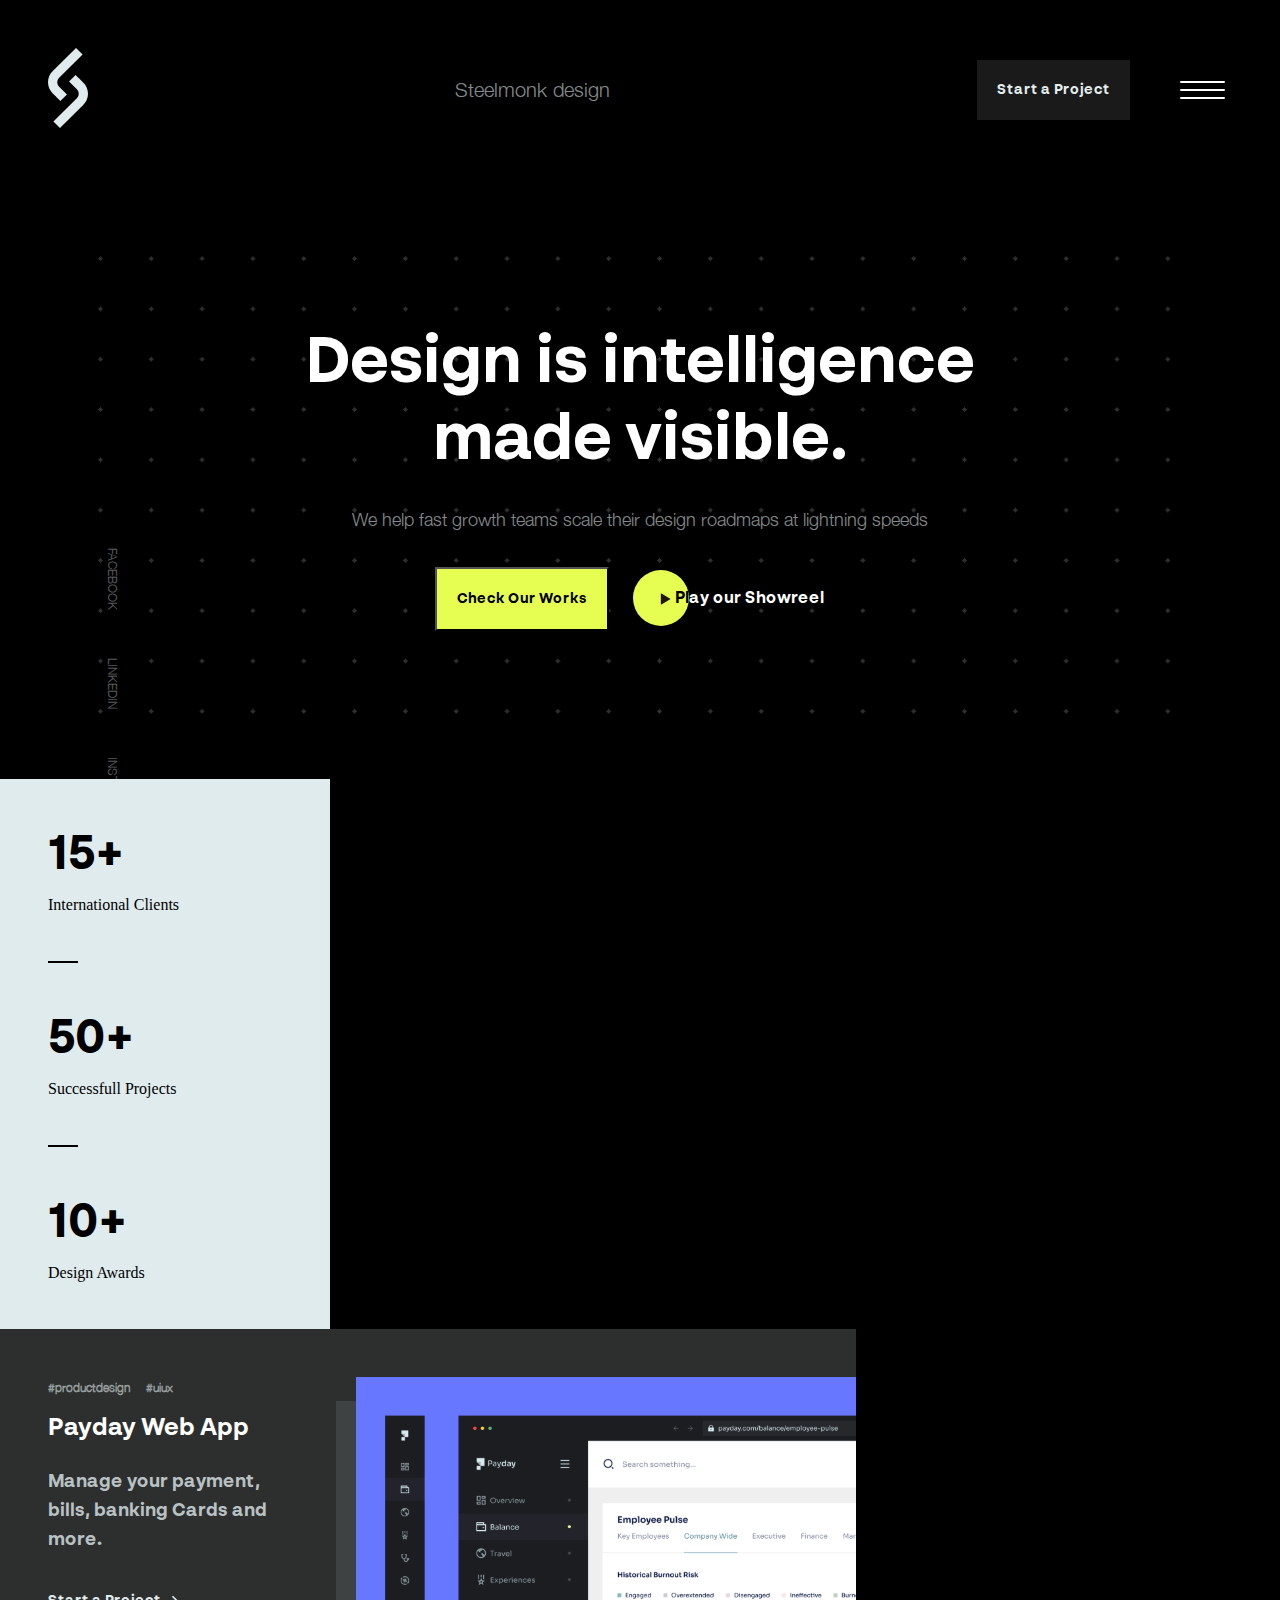
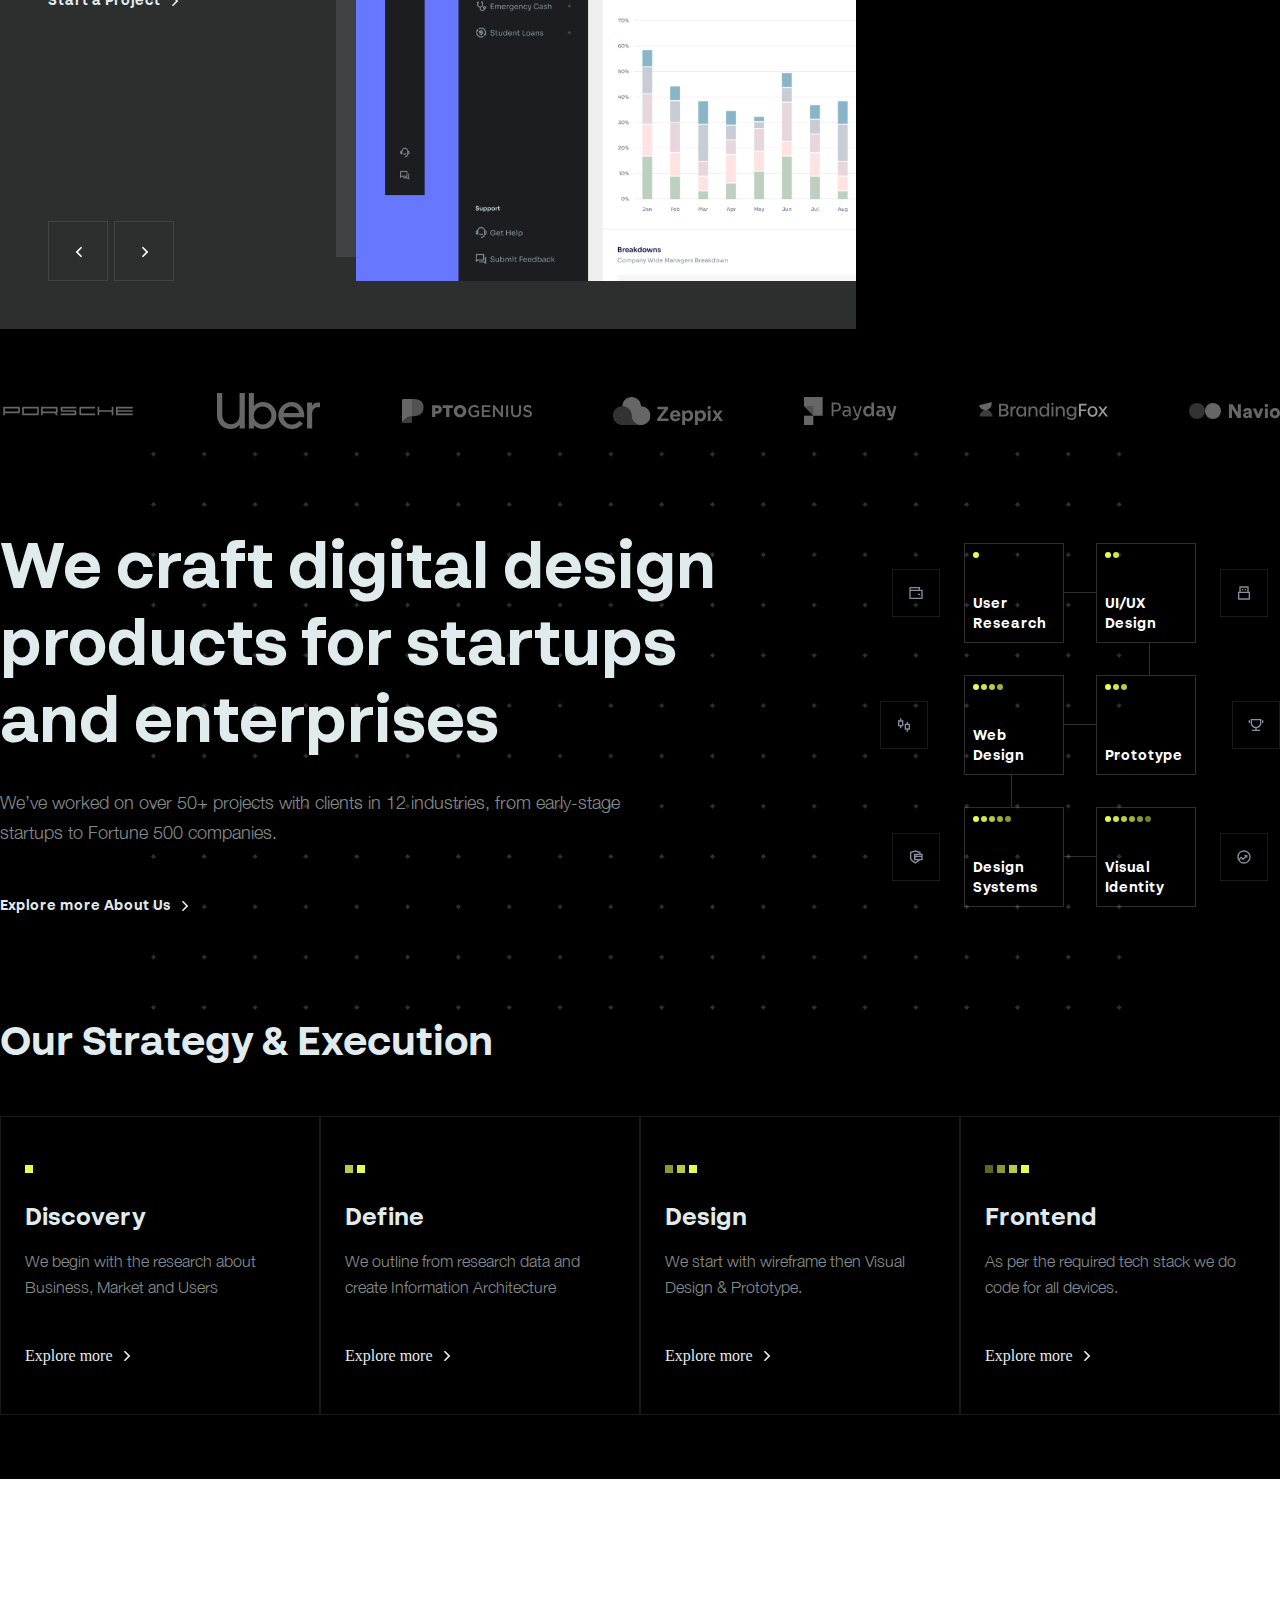
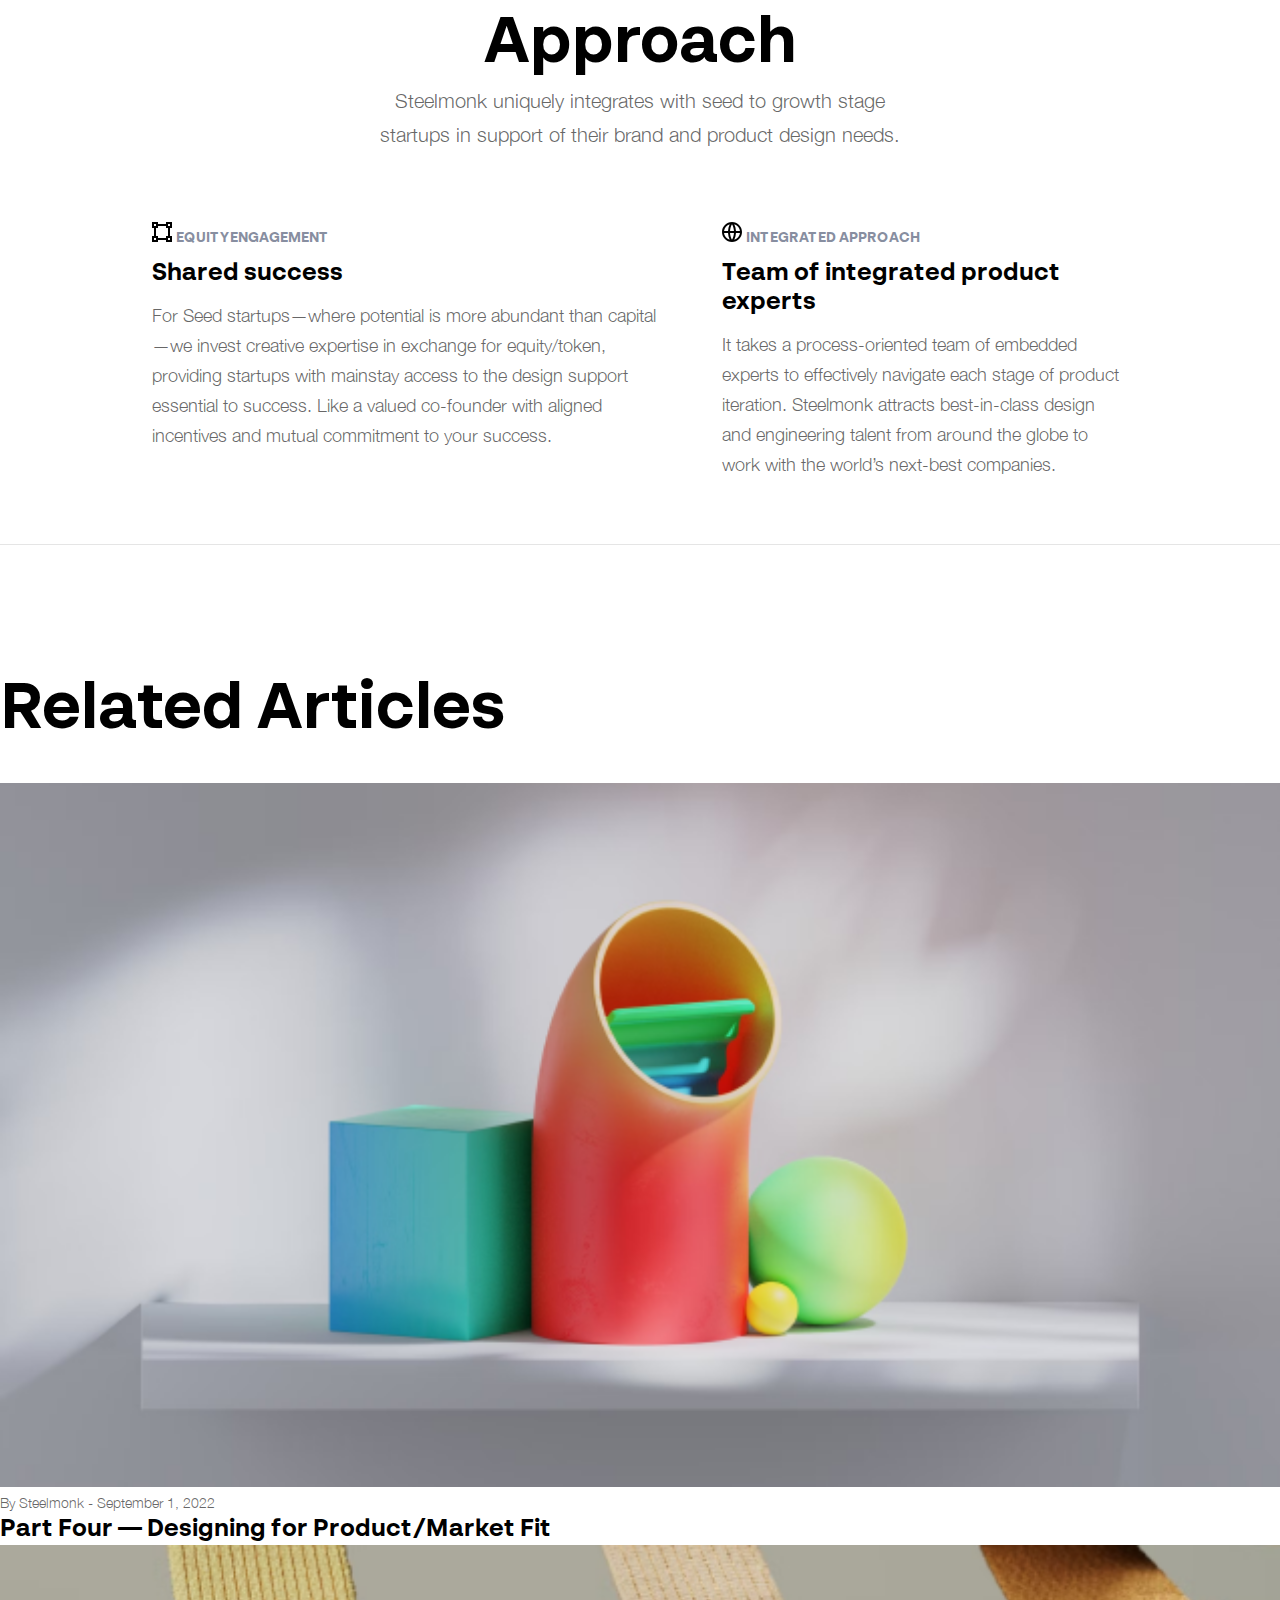
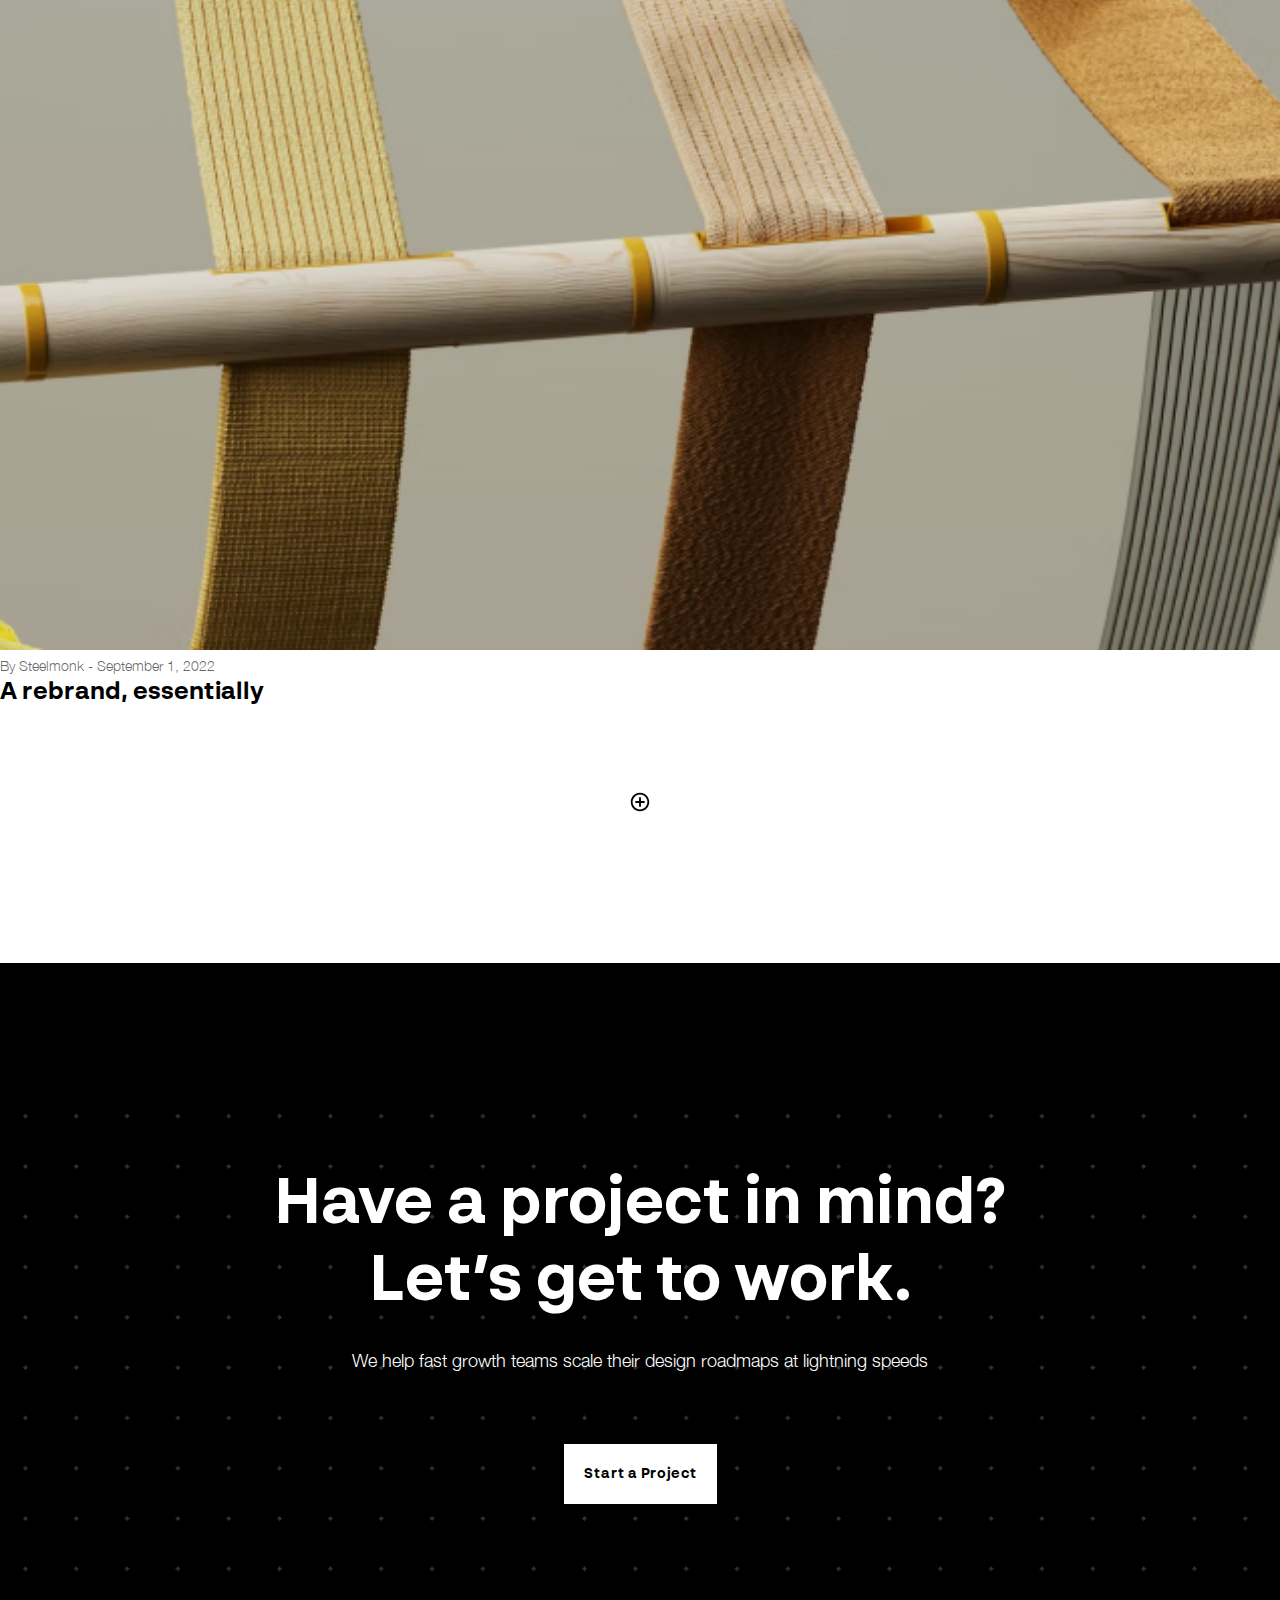
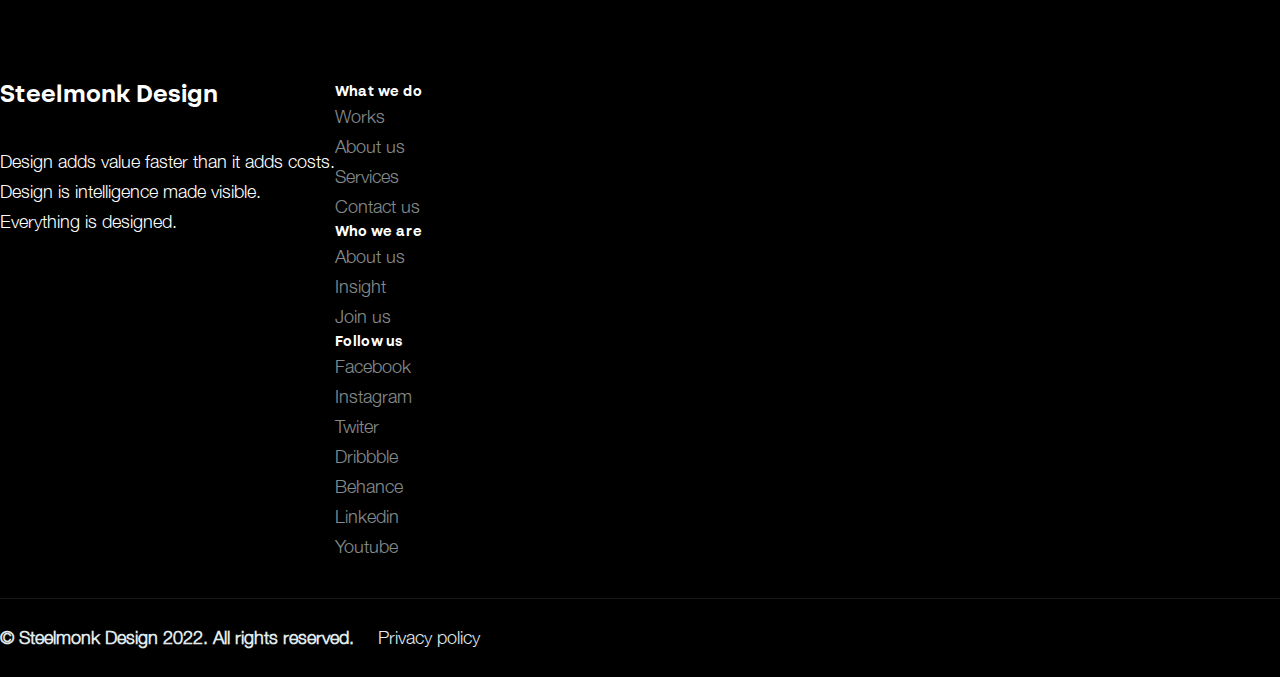
==== commit f2423358: "finished" ====
--- a/index.html
+++ b/index.html
@@ -14,61 +14,81 @@
     <link rel="stylesheet" href="css/main.css" />
   </head>
   <body id="body">
+    <div class="body-links">
+      <a href="#">FACEBOOK</a>
+      <a href="#">LINKEDIN</a>
+      <a href="#">INSTAGRAM</a>
+      <div class="dots-space">
+        <div class="dots"><!--content in scss--></div>
+        <div class="dots"><!--content in scss--></div>
+        <div class="dots"><!--content in scss--></div>
+      </div>
+    </div>
     <header class="container-fluid" id="header">
-      <div class="col-xs-4">
+      <div class="col-sm-4">
         <a href="index.html"><img src="images/logo.svg" alt="Steelmonk" /></a>
       </div>
-      <div class="col-xs-4 header-center">
+      <div class="col-sm-4 header-center">
         <span>Steelmonk design</span>
       </div>
-      <div class="col-xs-4 header-end">
-        <a class="btn header-btn">Start a Project</a>
+      <div class="col-sm-4 header-end">
+        <a href="start-project.html" class="btn header-btn">Start a Project</a>
         <div class="hamburger" onclick="toggleMenu()">
           <div class="hamburger-container">
-            <div class="hamburger-inner"></div>
-            <div class="hamburger-hidden"></div>
-            <div class="hamburger-hidden right-line-1"></div>
-            <div class="hamburger-hidden right-line-2"></div>
+            <div class="hamburger-inner"><!--content in scss--></div>
+            <div class="hamburger-hidden"><!--content in scss--></div>
+            <div class="hamburger-hidden right-line-1">
+              <!--content in scss-->
+            </div>
+            <div class="hamburger-hidden right-line-2">
+              <!--content in scss-->
+            </div>
           </div>
         </div>
       </div>
     </header>
     <section class="menu" id="menu">
       <div class="container">
-        <div class="col-md-4 menu-links">
-          <span>Follow us</span>
-          <ul>
-            <a href="#"><li>Facebook</li></a>
-            <a href="#"><li>Instagram</li></a>
-            <a href="#"><li>Twiter</li></a>
-            <a href="#"><li>Dribbble</li></a>
-            <a href="#"><li>Behance</li></a>
-            <a href="#"><li>Linkedin</li></a>
-            <a href="#"><li>Youtube</li></a>
-          </ul>
-        </div>
-        <div class="col-md-4 menu-links-2">
-          <span>Menu</span>
-          <nav class="menu-nav">
-            <ul class="nav-list">
-              <a href="#">
-                <li>Works</li>
-              </a>
-              <a href="#">
-                <li>About us</li>
-              </a>
-              <a href="#">
-                <li>Services</li>
-              </a>
-              <a href="#">
-                <li>Contact us</li>
-              </a>
-            </ul>
-          </nav>
-          <p>Have a project in mind? Let’s get to work.</p>
-        </div>
-        <div class="col-md-4">
-          <img src="images/menu-img.svg" alt="img" class="menu-img" />
+        <div class="row justify-content-center">
+          <div class="col-4 d-none d-sm-block">
+            <div class="menu-links">
+              <span>Follow us</span>
+              <ul>
+                <a href="#"><li>Facebook</li></a>
+                <a href="#"><li>Instagram</li></a>
+                <a href="#"><li>Twiter</li></a>
+                <a href="#"><li>Dribbble</li></a>
+                <a href="#"><li>Behance</li></a>
+                <a href="#"><li>Linkedin</li></a>
+                <a href="#"><li>Youtube</li></a>
+              </ul>
+            </div>
+          </div>
+          <div class="col-12 col-sm-4">
+            <div class="menu-links-2">
+              <span>Menu</span>
+              <nav class="menu-nav">
+                <ul class="nav-list">
+                  <a href="#">
+                    <li>Works</li>
+                  </a>
+                  <a href="#">
+                    <li>About us</li>
+                  </a>
+                  <a href="#">
+                    <li>Services</li>
+                  </a>
+                  <a href="#">
+                    <li>Contact us</li>
+                  </a>
+                </ul>
+              </nav>
+              <p>Have a project in mind? Let’s get to work.</p>
+            </div>
+          </div>
+          <div class="col-4 d-none d-md-block">
+            <img src="images/menu-img.svg" alt="img" class="menu-img" />
+          </div>
         </div>
       </div>
     </section>
@@ -91,69 +111,78 @@
         </div>
       </div>
     </section>
-    <section class="container payday">
-      <div class="col-sm-4 payday-statistic">
-        <div class="payday-nmb">
-          <div class="payday-nmb-text">
-            <h3>15+</h3>
-            <p>International Clients</p>
-          </div>
-          <img src="images/arrow-right-up.svg" alt="arrow" />
-        </div>
-        <div class="payday-line">
-          <!-- content in scss -->
-        </div>
+    <section class="container">
+      <div class="payday">
+        <div class="row">
+          <div class="col-sm-4">
+            <div class="payday-statistic">
+              <div class="payday-nmb">
+                <div class="payday-nmb-text">
+                  <h3>15+</h3>
+                  <p>International Clients</p>
+                </div>
+                <img src="images/arrow-right-up.svg" alt="arrow" />
+              </div>
+              <div class="payday-line">
+                <!-- content in scss -->
+              </div>
 
-        <div class="payday-nmb">
-          <div class="payday-nmb-text">
-            <h3>50+</h3>
-            <p>Successfull Projects</p>
-          </div>
-          <img src="images/arrow-right-up.svg" alt="arrow" />
-        </div>
-        <div class="payday-line">
-          <!-- content in scss -->
-        </div>
-        <div class="payday-nmb">
-          <div class="payday-nmb-text">
-            <h3>10+</h3>
-            <p>Design Awards</p>
-          </div>
-          <img src="images/arrow-right-up.svg" alt="arrow" />
-        </div>
-      </div>
-      <div class="col-md-8 payday-content">
-        <div class="payday-content-column">
-          <div class="payday-content-text">
-            <div class="hashtags">
-              <a href="#"><span> #productdesign</span></a>
-              <a href="#"><span> #uiux</span></a>
-            </div>
-            <div class="payday-text-title">
-              <h3>Payday Web App</h3>
-              <p>Manage your payment, bills, banking Cards and more.</p>
-              <a href="#"
-                >Start a Project <img src="images/arrow-left.svg" alt="arrow"
-              /></a>
-            </div>
-          </div>
-          <img
-            src="images/payday-img.svg"
-            alt="statistic"
-            class="payday-responsive-img"
-          />
-          <div class="payday-buttons">
-            <button class="btn payday-btn">
-              <img src="images/arrow-left-s-line.svg" alt="arrow" />
-            </button>
-            <button class="btn payday-btn">
-              <img src="images/arrow-right-s-line.svg" alt="arrow" />
-            </button>
-          </div>
-        </div>
-        <div class="main-payday-column">
-          <div class="payday-square"><!--content in scss--></div>
-          <img src="images/payday-img.svg" alt="statistic" />
+              <div class="payday-nmb">
+                <div class="payday-nmb-text">
+                  <h3>50+</h3>
+                  <p>Successfull Projects</p>
+                </div>
+                <img src="images/arrow-right-up.svg" alt="arrow" />
+              </div>
+              <div class="payday-line">
+                <!-- content in scss -->
+              </div>
+              <div class="payday-nmb">
+                <div class="payday-nmb-text">
+                  <h3>10+</h3>
+                  <p>Design Awards</p>
+                </div>
+                <img src="images/arrow-right-up.svg" alt="arrow" />
+              </div>
+            </div>
+          </div>
+          <div class="col-md-8">
+            <div class="payday-content">
+              <div class="payday-content-column">
+                <div class="payday-content-text">
+                  <div class="hashtags">
+                    <a href="#"><span> #productdesign</span></a>
+                    <a href="#"><span> #uiux</span></a>
+                  </div>
+                  <div class="payday-text-title">
+                    <h3>Payday Web App</h3>
+                    <p>Manage your payment, bills, banking Cards and more.</p>
+                    <a href="start-project.html"
+                      >Start a Project
+                      <img src="images/arrow-left.svg" alt="arrow"
+                    /></a>
+                  </div>
+                </div>
+                <img
+                  src="images/payday-img.svg"
+                  alt="statistic"
+                  class="payday-responsive-img"
+                />
+                <div class="payday-buttons">
+                  <button class="btn payday-btn">
+                    <img src="images/arrow-left-s-line.svg" alt="arrow" />
+                  </button>
+                  <button class="btn payday-btn">
+                    <img src="images/arrow-right-s-line.svg" alt="arrow" />
+                  </button>
+                </div>
+              </div>
+              <div class="main-payday-column">
+                <div class="payday-square"><!--content in scss--></div>
+                <img src="images/payday-img.svg" alt="statistic" />
+              </div>
+            </div>
+          </div>
         </div>
       </div>
     </section>
@@ -333,8 +362,8 @@
             support of their brand and product design needs.
           </p>
         </div>
-        <div class="approach-text overflow-hidden">
-          <div class="approach-text-div">
+        <div class="approach-text">
+          <div class="approach-text-div approach-text-div-1">
             <img
               src="images/icons/square-icon.svg"
               alt="square-icon"
@@ -350,7 +379,7 @@
               mutual commitment to your success.
             </p>
           </div>
-          <div class="approach-text-div">
+          <div class="approach-text-div approach-text-div-2">
             <img
               src="images/icons/web-world.svg"
               alt="square-icon"
@@ -367,12 +396,13 @@
           </div>
         </div>
       </div>
-      <div class="line"><!--content in scss--></div>
     </section>
     <section class="articles container-fluid flex-column">
       <div class="container flex-column">
         <h2>Related Articles</h2>
-        <div class="d-flex justify-content-center gap-4">
+        <div
+          class="d-flex justify-content-center gap-4 flex-column flex-sm-row"
+        >
           <div class="col-sm-6">
             <img src="images/figures.png" alt="figures" class="mb-4" />
             <p class="mb-3">By Steelmonk - September 1, 2022</p>
@@ -394,59 +424,69 @@
           We help fast growth teams scale their design roadmaps at lightning
           speeds
         </p>
-        <a class="footer-btn">Start a Project</a>
+        <a href="start-project.html" class="footer-btn">Start a Project</a>
       </div>
       <div class="footer-menu">
-        <div class="col-md-3 footer-menu-title">
-          <h2>Steelmonk Design</h2>
-          <div class="footer-animation overflow-hidden">
-            <ul>
-              <li>Design adds value faster than it adds costs.</li>
-              <li>Design is intelligence made visible.</li>
-              <li>Everything is designed.</li>
-            </ul>
-          </div>
-        </div>
-        <div class="col-md-3 d-flex flex-column gap-3">
-          <span>What we do</span>
-          <nav class="menu-nav">
-            <ul class="d-flex flex-column gap-3">
-              <a href="#">
-                <li>Works</li>
-              </a>
-              <a href="#">
-                <li>About us</li>
-              </a>
-              <a href="#">
-                <li>Services</li>
-              </a>
-              <a href="#">
-                <li>Contact us</li>
-              </a>
-            </ul>
-          </nav>
-        </div>
-        <div class="col-md-3 footer-about d-flex flex-column gap-3">
-          <span>Who we are</span>
-          <nav>
-            <ul class="d-flex flex-column gap-3">
-              <a href="#"><li>About us</li></a>
-              <a href="#"><li>Insight</li></a>
-              <a href="#"><li>Join us</li></a>
-            </ul>
-          </nav>
-        </div>
-        <div class="col-md-3 footer-contact d-flex flex-column gap-3">
-          <span>Follow us</span>
-          <ul class="d-flex flex-column gap-3">
-            <a href="#"><li>Facebook</li></a>
-            <a href="#"><li>Instagram</li></a>
-            <a href="#"><li>Twiter</li></a>
-            <a href="#"><li>Dribbble</li></a>
-            <a href="#"><li>Behance</li></a>
-            <a href="#"><li>Linkedin</li></a>
-            <a href="#"><li>Youtube</li></a>
-          </ul>
+        <div class="col-sm-6">
+          <div class="footer-menu-title">
+            <h2>Steelmonk Design</h2>
+            <div class="footer-animation overflow-hidden">
+              <ul>
+                <li class="text-nowrap">
+                  Design adds value faster than it adds costs.
+                </li>
+                <li class="text-nowrap">
+                  Design is intelligence made visible.
+                </li>
+                <li class="text-nowrap">Everything is designed.</li>
+              </ul>
+            </div>
+          </div>
+        </div>
+        <div class="col-sm-6">
+          <div class="row">
+            <div class="col-4 d-flex flex-column gap-3">
+              <span>What we do</span>
+              <nav class="menu-nav">
+                <ul class="d-flex flex-column gap-3">
+                  <a href="#">
+                    <li>Works</li>
+                  </a>
+                  <a href="#">
+                    <li>About us</li>
+                  </a>
+                  <a href="#">
+                    <li>Services</li>
+                  </a>
+                  <a href="#">
+                    <li>Contact us</li>
+                  </a>
+                </ul>
+              </nav>
+            </div>
+            <div class="col-4 footer-about d-flex flex-column gap-3">
+              <span>Who we are</span>
+              <nav>
+                <ul class="d-flex flex-column gap-3">
+                  <a href="#"><li>About us</li></a>
+                  <a href="#"><li>Insight</li></a>
+                  <a href="#"><li>Join us</li></a>
+                </ul>
+              </nav>
+            </div>
+            <div class="col-4 footer-contact d-flex flex-column gap-3">
+              <span>Follow us</span>
+              <ul class="d-flex flex-column gap-3">
+                <a href="#"><li>Facebook</li></a>
+                <a href="#"><li>Instagram</li></a>
+                <a href="#"><li>Twiter</li></a>
+                <a href="#"><li>Dribbble</li></a>
+                <a href="#"><li>Behance</li></a>
+                <a href="#"><li>Linkedin</li></a>
+                <a href="#"><li>Youtube</li></a>
+              </ul>
+            </div>
+          </div>
         </div>
       </div>
       <div class="copyright">
--- a/css/main.css
+++ b/css/main.css
@@ -1 +1 @@
-html,body,div,span,applet,object,iframe,h1,h2,h3,h4,h5,h6,p,blockquote,pre,a,abbr,acronym,address,big,cite,code,del,dfn,em,img,ins,kbd,q,s,samp,small,strike,strong,sub,sup,tt,var,b,u,i,center,dl,dt,dd,ol,ul,li,fieldset,form,label,legend,table,caption,tbody,tfoot,thead,tr,th,td,article,aside,canvas,details,embed,figure,figcaption,footer,header,hgroup,menu,nav,output,ruby,section,summary,time,mark,audio,video{margin:0;padding:0;border:0;font-size:100%;font:inherit;vertical-align:baseline}article,aside,details,figcaption,figure,footer,header,hgroup,menu,nav,section{display:block}body{line-height:1}ol,ul{list-style:none}blockquote,q{quotes:none}blockquote:before,blockquote:after,q:before,q:after{content:"";content:none}table{border-collapse:collapse;border-spacing:0}a{text-decoration:none}*{box-sizing:border-box}.container-fluid{background-color:#000;display:flex;align-items:center;justify-content:space-between;padding:48px}.container-fluid .header-center{display:flex;justify-content:center}.container-fluid .header-center span{font-family:Helvetica Neue;font-size:20px;line-height:34px;color:rgba(224,235,237,.6);cursor:default}.container-fluid .header-end{display:flex;justify-content:end;column-gap:42px;align-items:center}.container-fluid .header-end .header-btn{font-family:BRSonoma-Bold;font-size:14px;font-weight:700;line-height:20px;color:#e0ebed;padding:20px;background:none;transition:all .3s;position:relative;cursor:pointer;outline:none}.container-fluid .header-end .header-btn:hover{color:#e6fe52}.container-fluid .header-end .header-btn.header-btn::before{content:"";position:absolute;top:0;left:0;width:100%;height:100%;z-index:1;background-color:rgba(255,255,255,.1);transition:all .3s}.container-fluid .header-end .header-btn:hover::before{opacity:0;transform:scale(0.5, 0.5)}.container-fluid .header-end .header-btn.header-btn::after{content:"";position:absolute;top:0;left:0;width:100%;height:100%;z-index:1;border:1px solid #e6fe52;transition:all .3s;transform:scale(1.3);opacity:0}.container-fluid .header-end .header-btn:hover::after{opacity:1;transform:scale(1)}.hamburger{width:60px;height:24px;padding:4px 7.5px;overflow:hidden}.hamburger .hamburger-container{width:45px;height:18px;display:flex;flex-direction:column;align-items:center;justify-content:center;cursor:pointer;position:relative}.hamburger .hamburger-container .hamburger-inner{position:absolute;width:100%;height:2px;background-color:#fff;border-radius:4px;transform:translate(0, -50%);opacity:1;transition-property:transform,opacity;transition-timing-function:ease;transition-duration:.4s}.hamburger .hamburger-container:hover .hamburger-inner{transform:translate(-53px);opacity:0}.hamburger .hamburger-container::after{content:"";position:absolute;top:0px;width:100%;height:2px;background-color:#fff;border-radius:4px;opacity:1;transition-property:transform,opacity;transition-timing-function:ease;transition-duration:.4s;transform:translate(0, -50%)}.hamburger .hamburger-container::before{content:"";position:absolute;bottom:0px;width:100%;height:2px;background-color:#fff;border-radius:4px;opacity:1;transition-property:transform,opacity;transition-timing-function:ease;transition-duration:.4s;transform:translate(0, -50%)}.hamburger .hamburger-container:hover::before{transform:translate(53px, 0);opacity:0}.hamburger .hamburger-container:hover::after{transform:translate(53px, 0);opacity:0}.hamburger .hamburger-container .hamburger-hidden{opacity:0;position:absolute;width:100%;height:2px;background-color:#e6fe52;border-radius:4px;opacity:0;transition-property:transform,opacity;transition-timing-function:ease;transition-duration:.2s;transform:translate(53px, -50%)}.hamburger .hamburger-container .right-line-1{width:100%;height:2px;background-color:#e6fe52;border-radius:4px;opacity:1;transition-property:transform,opacity;transition-timing-function:ease;transition-duration:.4s;top:0;transform:translate(56px, -50%)}.hamburger .hamburger-container .right-line-2{width:100%;height:2px;background-color:#e6fe52;border-radius:4px;opacity:1;transition-property:transform,opacity;transition-timing-function:ease;transition-duration:.4s;bottom:0;transform:translate(53px, -50%)}.hamburger .hamburger-container:hover .hamburger-hidden{opacity:1;transform:translate(0, -50%)}.is-active .hamburger-container .hamburger-inner{display:none}.is-active .hamburger-container::after,.is-active .hamburger-container::before{display:none}.is-active .hamburger-container .hamburger-hidden{background-color:#000;top:50%;transform:translate(0, -50%) rotate(45deg)}.is-active .hamburger-container .right-line-1{transform:rotate(135deg);transform-origin:center}.active-header{background-color:#e0ebed}.active-header img{filter:invert(1)}.active-header .header-center span{color:#000}.active-header .header-end .hamburger-container{height:16px}.active-header .header-end .header-btn{font-family:BRSonoma-Bold;font-size:14px;font-weight:700;line-height:20px;color:#e0ebed;padding:20px;background:none;transition:all .3s;position:relative;cursor:pointer;outline:none;background-color:#2d2f2f}.active-header .header-end .header-btn:hover{color:#e0ebed}.active-header .header-end .header-btn.header-btn::after{content:"";position:absolute;top:0;left:0;width:100%;height:100%;z-index:1;border:1px solid #2d2f2f;transition:all .3s;transform:scale(1.3);opacity:0}.active-header .header-end .header-btn:hover::after{opacity:1;transform:scale(1)}.menu{display:none}.menu.active{display:block;position:fixed;top:130px;left:0;width:100%;height:100%;background-color:#e0ebed;z-index:999;display:flex;justify-content:center;padding:48px auto;align-items:center}.menu.active .container{margin-top:50px;display:flex}.menu.active .container .menu-links{display:flex;flex-direction:column;gap:24px}.menu.active .container .menu-links span{font-family:Helvetica Neue;font-size:14px;line-height:26px}.menu.active .container .menu-links ul{display:flex;flex-direction:column;gap:16px}.menu.active .container .menu-links ul a{font-family:Helvetica Neue;font-size:18px;line-height:30px;color:#000}.menu.active .container .menu-links-2{display:flex;flex-direction:column;gap:24px}.menu.active .container .menu-links-2 span{font-family:Helvetica Neue;font-size:14px;line-height:26px}.menu.active .container .menu-links-2 .menu-nav .nav-list{display:flex;flex-direction:column;gap:24px}.menu.active .container .menu-links-2 .menu-nav .nav-list a{font-family:BRSonoma-Medium;font-size:48px;font-weight:500;line-height:58px;color:#000}.menu.active .container p{font-family:Helvetica Neue;font-size:18px;line-height:30px;letter-spacing:0em;text-align:left}.menu.active .container .menu-img{max-width:416px;width:100%;max-height:650px;height:75%}.menu.active a:hover{text-decoration:underline}.main{height:600px;background-color:#000;display:flex;align-items:center;padding:0px;position:relative;justify-content:center}.main .stars{position:absolute;top:50%;left:50%;max-width:1130px;width:100%;height:491px;display:flex;align-items:center;justify-content:center;background:#f4f4f4;background:radial-gradient(circle, rgba(224, 235, 237, 0.2) 2px, rgb(0, 0, 0) 2px);background-size:50.84px 50.3px;transform:translate(-50%, -50%)}.main .main-text{z-index:1;display:flex;flex-direction:column;align-items:center}.main .main-text h1{font-family:BRSonoma-Bold;font-size:64px;font-weight:700;line-height:77px;margin-bottom:24px;color:#fff;max-width:856px;text-align:center}.main .main-text p{font-family:Helvetica Neue;font-size:18px;line-height:30px;text-align:center;margin-bottom:32px}.main .main-text .main-buttons{display:flex;column-gap:24px;align-items:center}.main .main-text .main-buttons .btn{font-family:BRSonoma-Bold;font-size:14px;font-weight:700;line-height:20px;text-align:center;padding:20px;background-color:#e6fe52;transition:all .4s ease 0s}.main .main-text .main-buttons .btn:hover{background:#434343;letter-spacing:1px;-webkit-box-shadow:0px 5px 40px -10px rgba(0,0,0,.57);-moz-box-shadow:0px 5px 40px -10px rgba(0,0,0,.57);box-shadow:5px 40px -10px rgba(0,0,0,.57);transition:all .4s ease 0s;color:#ff0}.main .main-text .main-buttons .main-link{position:relative;margin:auto;padding:19px 22px;transition:all .2s ease;font-family:BRSonoma-Bold;font-size:14px;font-weight:700;line-height:20px;letter-spacing:0em;text-align:center;color:#fff;text-decoration-line:none;display:flex;align-items:center;cursor:pointer}.main .main-text .main-buttons .main-link:before{content:"";position:absolute;top:0;left:0;display:block;border-radius:28px;background:#e6fe52;width:56px;height:56px;transition:all .4s ease}.main .main-text .main-buttons .main-link span{position:relative;font-size:16px;line-height:18px;font-weight:900;vertical-align:middle}.main .main-text .main-buttons .main-link span span{color:#000}.main .main-text .main-buttons .main-link:hover.main-link::before{width:100%;background-color:#ff0}.main .main-text .main-buttons .main-link:hover{color:#000}.main .main-text .main-buttons .main-link img{filter:invert(1)}.payday{display:flex;column-gap:24px;margin-bottom:64px}.payday .payday-statistic{display:flex;flex-direction:column;gap:48px;justify-content:center;max-width:416px;width:100%;height:600px;background-color:#e0ebed;padding:48px}.payday .payday-statistic .payday-line{width:30px;height:2px;background-color:#000}.payday .payday-statistic .payday-nmb{display:flex;justify-content:space-between;align-items:center;cursor:pointer}.payday .payday-statistic .payday-nmb img{display:none}.payday .payday-statistic .payday-nmb:hover img{display:block}.payday .payday-statistic .payday-nmb .payday-nmb-text{display:flex;flex-direction:column;gap:12px}.payday .payday-statistic .payday-nmb .payday-nmb-text h3{font-family:BRSonoma-Bold;font-size:48px;font-weight:700;line-height:58px;letter-spacing:0em;text-align:left}.payday .payday-statistic .payday-nmb .payday-nmb-text h3 p{font-family:Helvetica Neue;font-size:20px;line-height:34px;color:#000}.payday .payday-content{max-width:856px;width:100%;background-color:#2d2f2f;padding:48px 0px 48px 48px;display:flex;justify-content:space-between}.payday .payday-content .payday-content-column{display:flex;flex-direction:column;justify-content:space-between;height:100%;width:240px}.payday .payday-content .payday-content-column .payday-responsive-img{display:none}.payday .payday-content .payday-content-column .payday-content-text{display:flex;flex-direction:column;gap:1em}.payday .payday-content .payday-content-column .payday-content-text .hashtags{display:flex;column-gap:16px}.payday .payday-content .payday-content-column .payday-content-text .hashtags a span{font-family:Helvetica Neue;font-size:12px;line-height:22px;color:rgba(224,235,237,.6)}.payday .payday-content .payday-content-column .payday-content-text .hashtags a span:hover{color:#6b7aff}.payday .payday-content .payday-content-column .payday-content-text .hashtags a:hover{text-decoration:none}.payday .payday-content .payday-content-column .payday-content-text h3{font-family:BRSonoma-Bold;font-size:24px;font-weight:700;line-height:29px;color:#fff;margin-bottom:1em}.payday .payday-content .payday-content-column .payday-content-text p{font-family:BRSonoma-Bold;font-size:24px;font-weight:700;line-height:29px;color:rgba(224,235,237,.8);margin-bottom:2em}.payday .payday-content .payday-content-column .payday-content-text a{font-family:BRSonoma-Bold;font-size:14px;font-weight:700;line-height:20px;text-align:center;color:#e0ebed;display:flex;align-items:center;column-gap:10px;transition:all .3s}.payday .payday-content .payday-content-column .payday-content-text a:hover{letter-spacing:1px;text-decoration-line:none;column-gap:15px}.payday .payday-content .payday-content-column .payday-buttons{display:flex;column-gap:6px;align-items:center}.payday .payday-content .payday-content-column .payday-buttons .payday-btn{padding:20px;background:none;outline:none;border:1px solid rgba(255,255,255,.1019607843);width:60px;height:60px;border-radius:0;transition:all .3s}.payday .payday-content .payday-content-column .payday-buttons .payday-btn:hover{border:1px solid #fff}.payday .payday-content .main-payday-column{display:flex;column-gap:0px;align-items:center}.payday .payday-content .main-payday-column .payday-square{width:20px;height:456px;background-color:rgba(224,235,237,.1019607843)}.payday .payday-content .main-payday-column img{width:100%;max-width:500px}@media only screen and (max-width: 1296px){.payday{align-items:center}.payday .payday-statistic{height:796px}.payday .payday-content{flex:auto;padding:20px}.payday .payday-content .main-payday-column{display:none}.payday .payday-content .payday-content-column{width:100%}.payday .payday-content .payday-content-column .payday-content-text{display:flex;flex-direction:column;gap:0em}.payday .payday-content .payday-content-column .payday-content-text a{margin-bottom:1em}.payday .payday-content .payday-content-column .payday-content-text p{margin-bottom:1em}.payday .payday-content .payday-content-column .payday-buttons{margin:auto;margin-top:1em}.payday .payday-content .payday-content-column .payday-responsive-img{display:block;max-width:500px;width:100%;margin:auto}}@media only screen and (max-width: 976px){.payday .payday-statistic{display:none}.payday .payday-content{margin:auto}.payday .payday-content .payday-text-title{text-align:center}.payday .payday-content .payday-text-title a{display:flex;justify-content:center}}.partners{display:flex;align-items:center;margin-bottom:138px;max-width:1296px;width:100%;margin:auto;justify-content:space-between}@media only screen and (max-width: 950px){.partners{display:flex;justify-content:center;gap:10px;align-items:center;margin-bottom:138px;max-width:1296px;width:100%;margin:auto}}.about-us{height:591px;position:relative;display:flex;align-items:center}.about-us .stars{background:#f4f4f4;background:radial-gradient(circle, rgba(224, 235, 237, 0.2) 2px, rgb(0, 0, 0) 2px);background-size:50.84px 50.3px;position:absolute;height:100%;width:80%;left:50%;transform:translate(-50%)}.about-us a{display:none}.about-us-text{display:flex;flex-direction:column;width:100%;z-index:1}.about-us-text h2{font-family:BRSonoma-Bold;font-size:64px;font-weight:700;line-height:77px;max-width:746px;width:100%;height:231px;color:#e0ebed;margin-bottom:24px}.about-us-text p{font-family:Helvetica Neue;font-size:18px;line-height:30px;letter-spacing:0em;text-align:left;color:rgba(224,235,237,.6);max-width:743px;width:100%;margin-bottom:48px}.about-us-text a{display:flex;column-gap:10px;align-items:center}.about-us-text a span{font-family:BRSonoma-Bold;font-size:14px;font-weight:700;line-height:20px;letter-spacing:0em;text-align:center;color:#e0ebed;transition:all .3s}.about-us-text a:hover{text-decoration-line:none;letter-spacing:1px;column-gap:15px}.about-us-content{display:flex;flex-direction:column;z-index:1;align-items:center}.about-us-content .about-us-row{display:flex;align-items:center;column-gap:24px}.about-us-content .about-us-row img{padding:15px;border:1px solid rgba(224,235,237,.1019607843);width:48px;height:48px}.about-us-content .about-us-row .about-row-content{display:flex;align-items:center}.about-us-content .about-us-row .about-row-content .about-square{padding:8px;display:flex;flex-direction:column;justify-content:space-between;width:100px;height:100px;border:1px solid rgba(224,235,237,.2)}.about-us-content .about-us-row .about-row-content .about-square .square-circles{display:flex;column-gap:2px}.about-us-content .about-us-row .about-row-content .about-square .square-circles .circle{width:6px;height:6px;border-radius:3px;background-color:#e6fe52}.about-us-content .about-us-row .about-row-content .about-square .square-circles .circle-1{width:6px;height:6px;border-radius:3px;background-color:#e6fe52;opacity:90%}.about-us-content .about-us-row .about-row-content .about-square .square-circles .circle-2{width:6px;height:6px;border-radius:3px;background-color:#e6fe52;opacity:80%}.about-us-content .about-us-row .about-row-content .about-square .square-circles .circle-3{width:6px;height:6px;border-radius:3px;background-color:#e6fe52;opacity:70%}.about-us-content .about-us-row .about-row-content .about-square .square-circles .circle-4{width:6px;height:6px;border-radius:3px;background-color:#e6fe52;opacity:60%}.about-us-content .about-us-row .about-row-content .about-square .square-circles .circle-5{width:6px;height:6px;border-radius:3px;background-color:#e6fe52;opacity:50%}.about-us-content .about-us-row .about-row-content .about-square p{font-family:BRSonoma-Bold;font-size:14px;font-weight:700;line-height:20px;color:#fff}.about-us-content .about-us-row .line{width:32px;height:1px;background-color:rgba(224,235,237,.2)}.about-us-content .vertical-line{width:1px;height:32px;background-color:rgba(224,235,237,.2);margin-left:138px}.about-us-content .vertical-line-2{width:1px;height:32px;background-color:rgba(224,235,237,.2);margin-right:138px}.about-us-content .about-us-row-center{display:flex;align-items:center;column-gap:36px}.about-us-content .about-us-row-center img{padding:15px;border:1px solid rgba(224,235,237,.1019607843);width:48px;height:48px}.about-us-content .about-us-row-center .about-row-content{display:flex;align-items:center}.about-us-content .about-us-row-center .about-row-content .about-square{padding:8px;display:flex;flex-direction:column;justify-content:space-between;width:100px;height:100px;border:1px solid rgba(224,235,237,.2)}.about-us-content .about-us-row-center .about-row-content .about-square .square-circles{display:flex;column-gap:2px}.about-us-content .about-us-row-center .about-row-content .about-square .square-circles .circle{width:6px;height:6px;border-radius:3px;background-color:#e6fe52}.about-us-content .about-us-row-center .about-row-content .about-square .square-circles .circle-1{width:6px;height:6px;border-radius:3px;background-color:#e6fe52;opacity:90%}.about-us-content .about-us-row-center .about-row-content .about-square .square-circles .circle-2{width:6px;height:6px;border-radius:3px;background-color:#e6fe52;opacity:80%}.about-us-content .about-us-row-center .about-row-content .about-square .square-circles .circle-3{width:6px;height:6px;border-radius:3px;background-color:#e6fe52;opacity:70%}.about-us-content .about-us-row-center .about-row-content .about-square .square-circles .circle-4{width:6px;height:6px;border-radius:3px;background-color:#e6fe52;opacity:60%}.about-us-content .about-us-row-center .about-row-content .about-square p{font-family:BRSonoma-Bold;font-size:14px;font-weight:700;line-height:20px;color:#fff}.about-us-content .about-us-row-center .line{width:32px;height:1px;background-color:rgba(224,235,237,.2)}@media only screen and (max-width: 1060px){.about-us{margin-top:50px;display:flex;flex-direction:column;align-items:center}.about-us .about-us-text{width:auto}.about-us .about-us-text h2{text-align:center}.about-us .about-us-text p{text-align:center}.about-us .about-us-text a{display:none}.about-us .about-us-content{flex-direction:row;justify-content:center}.about-us .about-us-content .vertical-line{display:none}.about-us .about-us-content .vertical-line-2{display:none}.about-us .about-us-content .about-us-row img{display:none}.about-us .about-us-content .about-us-row-center img{display:none}.about-us .about-us-content .line{width:32px;height:1px;background-color:rgba(224,235,237,.2)}.about-us a{display:block;z-index:1;display:flex;column-gap:10px;align-items:center;margin-top:32px}.about-us a span{font-family:BRSonoma-Bold;font-size:14px;font-weight:700;line-height:20px;letter-spacing:0em;text-align:center;color:#e0ebed;transition:all .3s}.about-us a:hover{text-decoration-line:none;letter-spacing:1px;column-gap:15px}}.strategy{display:flex;flex-direction:column;gap:48px}.strategy h2{font-family:BRSonoma-Bold;font-size:40px;font-weight:700;line-height:48px;color:#e0ebed}.strategy .strategy-content{display:flex}.strategy .strategy-content .strategy-square{max-width:324px;width:100%;height:299px;border:1px solid rgba(224,235,237,.1019607843);padding:48px 24px;cursor:pointer}.strategy .strategy-content .strategy-square .strategy-small-squares{display:flex;column-gap:4px;margin-bottom:32px}.strategy .strategy-content .strategy-square .strategy-small-squares .small-square{width:8px;height:8px;background-color:#e6fe52}.strategy .strategy-content .strategy-square .strategy-small-squares .small-square-2{width:8px;height:8px;background-color:#e6fe52;opacity:80%}.strategy .strategy-content .strategy-square .strategy-small-squares .small-square-3{width:8px;height:8px;background-color:#e6fe52;opacity:60%}.strategy .strategy-content .strategy-square .strategy-small-squares .small-square-4{width:8px;height:8px;background-color:#e6fe52;opacity:40%}.strategy .strategy-content .strategy-square h3{font-family:BRSonoma-Bold;font-size:24px;font-weight:700;line-height:29px;color:#e0ebed;margin-bottom:14px}.strategy .strategy-content .strategy-square p{font-family:Helvetica Neue;font-size:16px;line-height:26px;color:rgba(224,235,237,.6);margin-bottom:48px}.strategy .strategy-content .strategy-square a{text-decoration:none;color:#e0ebed;display:flex;align-items:center;gap:10px;transition:all .3s}.strategy .strategy-content .strategy-square:hover a{gap:15px}@media only screen and (max-width: 890px){.strategy{align-items:center}.strategy .strategy-content{margin:auto;max-width:none;flex-wrap:wrap}}.approach{background-color:#fff;padding-top:128px}.approach .approach-title h2{font-family:BRSonoma-Bold;font-size:64px;font-weight:700;line-height:77px;color:#000}.approach .approach-title p{font-family:Helvetica Neue;font-size:20px;line-height:34px;color:rgba(0,0,0,.6);width:526px}.approach .approach-text{max-width:526px;width:100%;max-height:635px;height:100%;display:flex;flex-direction:column;gap:64px}.approach .approach-text .approach-text-div span{font-family:BRSonoma-Bold;font-size:14px;font-weight:700;line-height:20px;color:#878ea0}.approach .approach-text .approach-text-div h4{font-family:BRSonoma-Bold;font-size:24px;font-weight:700;line-height:29px;color:#000;margin:12px 0px}.approach .approach-text .approach-text-div p{font-family:Helvetica Neue;font-size:18px;line-height:30px;color:rgba(0,0,0,.6)}.approach .line{max-width:1296px;width:100%;height:1px;background-color:rgba(0,0,0,.1019607843);margin:128px 0px}@media only screen and (max-width: 1296px){.approach .container{display:flex;flex-direction:column;align-items:center}.approach .container .approach-text{display:flex;flex-direction:row;max-width:976px;width:100%;height:100%;margin-top:70px}.approach .approach-title{text-align:center}}.articles{background-color:#fff;align-items:flex-start;padding:0px;padding-bottom:128px}.articles h2{font-family:BRSonoma-Bold;font-size:64px;font-weight:700;line-height:77px;margin-bottom:33px}.articles p{font-family:Helvetica Neue;font-size:14px;line-height:26px;color:rgba(0,0,0,.6)}.articles h3{font-family:BRSonoma-Bold;font-size:24px;font-weight:700;line-height:29px;color:#000}.articles .articles-icon{padding:20px;margin:auto;margin-top:64px;cursor:pointer;max-width:60px;width:100%;height:60px}.articles img{width:100%}footer{padding-top:128px}footer .footer-text{width:100%;height:491px;display:flex;align-items:center;justify-content:center;background:#f4f4f4;background:radial-gradient(circle, rgba(224, 235, 237, 0.2) 2px, rgb(0, 0, 0) 2px);background-size:50.84px 50.3px;display:flex;flex-direction:column;align-items:center;padding:88px 137px;margin-bottom:100px}footer .footer-text h2{font-family:BRSonoma-Bold;font-size:64px;font-weight:700;line-height:77px;text-align:center;max-width:856px;width:100%;color:#fff;margin-bottom:24px}footer .footer-text p{font-family:Helvetica Neue;font-size:18px;line-height:30px;text-align:center;max-width:856px;width:100%;color:#fff;margin-bottom:68px}footer .footer-text .footer-btn{font-family:BRSonoma-Bold;font-size:14px;font-weight:700;line-height:20px;color:#000;padding:20px;background:none;transition:all .3s;position:relative;cursor:pointer;outline:none;background-color:#fff}footer .footer-text .footer-btn:hover{background-color:#000;color:#fff}footer .footer-text .footer-btn:hover::before{opacity:0;transform:scale(0.5, 0.5)}footer .footer-text .footer-btn.footer-btn::after{content:"";position:absolute;top:0;left:0;width:100%;height:100%;z-index:1;border:1px solid #fff;transition:all .3s;transform:scale(1.3);opacity:0}footer .footer-text .footer-btn:hover::after{opacity:1;transform:scale(1)}footer .footer-menu{display:flex}footer .footer-menu .footer-menu-title{display:flex;flex-direction:column;gap:36px}footer .footer-menu .footer-menu-title h2{font-family:BRSonoma-Bold;font-size:24px;font-weight:700;line-height:29px;color:#fff}footer .footer-menu .footer-menu-title .footer-animation{max-width:330px;width:100%;height:30px}footer .footer-menu .footer-menu-title .footer-animation ul{height:90px}footer .footer-menu .footer-menu-title .footer-animation li{font-family:Helvetica Neue;font-size:18px;line-height:30px;color:#fff;animation:footer-animation 5s ease-in-out infinite}footer .footer-menu .footer-menu-title .footer-animation li:hover{text-decoration:none}@-webkit-keyframes footer-animation{0%,20%{transform:translate(0px, -90px)}20%,40%{transform:translate(0px, -60px)}60%,80%{transform:translate(0px, -30px)}80%,100%{transform:translate(0px, 0px)}100%,0%{transform:translate(0px, -60px)}}footer span{font-family:BRSonoma-Bold;font-size:14px;font-weight:700;line-height:20px;color:#fff}footer li{font-family:Helvetica Neue;font-size:18px;line-height:30px;color:rgba(224,235,237,.6)}footer li:hover{text-decoration:underline}footer .copyright{border-top:1px solid rgba(224,235,237,.1019607843);margin-top:36px;padding:24px 0px;display:flex;justify-content:flex-start;align-items:center;gap:24px}footer .copyright span{font-family:Helvetica Neue;font-size:18px;line-height:30px;color:#e0ebed}footer .copyright a{font-family:Helvetica Neue;font-size:18px;line-height:30px;color:#e0ebed}footer .copyright a:hover{text-decoration:underline}body{background-color:#000}body .container{max-width:1296px;width:100%}+html,body,div,span,applet,object,iframe,h1,h2,h3,h4,h5,h6,p,blockquote,pre,a,abbr,acronym,address,big,cite,code,del,dfn,em,img,ins,kbd,q,s,samp,small,strike,strong,sub,sup,tt,var,b,u,i,center,dl,dt,dd,ol,ul,li,fieldset,form,label,legend,table,caption,tbody,tfoot,thead,tr,th,td,article,aside,canvas,details,embed,figure,figcaption,footer,header,hgroup,menu,nav,output,ruby,section,summary,time,mark,audio,video{margin:0;padding:0;border:0;font-size:100%;font:inherit;vertical-align:baseline}article,aside,details,figcaption,figure,footer,header,hgroup,menu,nav,section{display:block}body{line-height:1}ol,ul{list-style:none}blockquote,q{quotes:none}blockquote:before,blockquote:after,q:before,q:after{content:"";content:none}table{border-collapse:collapse;border-spacing:0}a{text-decoration:none}*{box-sizing:border-box}header{display:flex;align-items:center;justify-content:space-between;padding:48px}header .header-center{display:flex;justify-content:center}header .header-center span{font-family:Helvetica Neue;font-size:20px;line-height:34px;color:rgba(224,235,237,.6);cursor:default}header .header-end{display:flex;justify-content:end;column-gap:42px;align-items:center}header .header-end .header-btn{font-family:BRSonoma-Bold;font-size:14px;font-weight:700;line-height:20px;color:#e0ebed;padding:20px;background:none;transition:all .3s;position:relative;cursor:pointer;outline:none}header .header-end .header-btn:hover{color:#e6fe52}header .header-end .header-btn.header-btn::before{content:"";position:absolute;top:0;left:0;width:100%;height:100%;z-index:1;background-color:rgba(255,255,255,.1);transition:all .3s}header .header-end .header-btn:hover::before{opacity:0;transform:scale(0.5, 0.5)}header .header-end .header-btn.header-btn::after{content:"";position:absolute;top:0;left:0;width:100%;height:100%;z-index:1;border:1px solid #e6fe52;transition:all .3s;transform:scale(1.3);opacity:0}header .header-end .header-btn:hover::after{opacity:1;transform:scale(1)}.hamburger{width:60px;height:24px;padding:4px 7.5px;overflow:hidden}.hamburger .hamburger-container{width:45px;height:18px;display:flex;flex-direction:column;align-items:center;justify-content:center;cursor:pointer;position:relative}.hamburger .hamburger-container .hamburger-inner{position:absolute;width:100%;height:2px;background-color:#fff;border-radius:4px;transform:translate(0, -50%);opacity:1;transition-property:transform,opacity;transition-timing-function:ease;transition-duration:.4s}.hamburger .hamburger-container:hover .hamburger-inner{transform:translate(-53px);opacity:0}.hamburger .hamburger-container::after{content:"";position:absolute;top:0px;width:100%;height:2px;background-color:#fff;border-radius:4px;opacity:1;transition-property:transform,opacity;transition-timing-function:ease;transition-duration:.4s;transform:translate(0, -50%)}.hamburger .hamburger-container::before{content:"";position:absolute;bottom:0px;width:100%;height:2px;background-color:#fff;border-radius:4px;opacity:1;transition-property:transform,opacity;transition-timing-function:ease;transition-duration:.4s;transform:translate(0, -50%)}.hamburger .hamburger-container:hover::before{transform:translate(53px, 0);opacity:0}.hamburger .hamburger-container:hover::after{transform:translate(53px, 0);opacity:0}.hamburger .hamburger-container .hamburger-hidden{opacity:0;position:absolute;width:100%;height:2px;background-color:#e6fe52;border-radius:4px;opacity:0;transition-property:transform,opacity;transition-timing-function:ease;transition-duration:.2s;transform:translate(53px, -50%)}.hamburger .hamburger-container .right-line-1{width:100%;height:2px;background-color:#e6fe52;border-radius:4px;opacity:1;transition-property:transform,opacity;transition-timing-function:ease;transition-duration:.4s;top:0;transform:translate(56px, -50%)}.hamburger .hamburger-container .right-line-2{width:100%;height:2px;background-color:#e6fe52;border-radius:4px;opacity:1;transition-property:transform,opacity;transition-timing-function:ease;transition-duration:.4s;bottom:0;transform:translate(53px, -50%)}.hamburger .hamburger-container:hover .hamburger-hidden{opacity:1;transform:translate(0, -50%)}.is-active .hamburger-container .hamburger-inner{display:none}.is-active .hamburger-container::after,.is-active .hamburger-container::before{display:none}.is-active .hamburger-container .hamburger-hidden{background-color:#000;top:50%;transform:translate(0, -50%) rotate(45deg)}.is-active .hamburger-container .right-line-1{transform:rotate(135deg);transform-origin:center}@media only screen and (max-width: 826px){header{padding:24px}header .header-center{display:none}}.active-header{background-color:#e0ebed}.active-header img{filter:invert(1)}.active-header .header-center span{color:#000}.active-header .header-end .hamburger-container{height:16px}.active-header .header-end .header-btn{font-family:BRSonoma-Bold;font-size:14px;font-weight:700;line-height:20px;color:#e0ebed;padding:20px;background:none;transition:all .3s;position:relative;cursor:pointer;outline:none;background-color:#2d2f2f}.active-header .header-end .header-btn:hover{color:#e0ebed}.active-header .header-end .header-btn.header-btn::after{content:"";position:absolute;top:0;left:0;width:100%;height:100%;z-index:1;border:1px solid #2d2f2f;transition:all .3s;transform:scale(1.3);opacity:0}.active-header .header-end .header-btn:hover::after{opacity:1;transform:scale(1)}.menu{display:none;overflow:hidden}.menu.active{display:block;width:100%;height:100vh;background-color:#e0ebed;z-index:990;display:flex;justify-content:center;padding:48px auto;align-items:center}.menu.active .menu-links{display:flex;flex-direction:column;gap:24px}.menu.active .menu-links span{font-family:Helvetica Neue;font-size:14px;line-height:26px}.menu.active .menu-links ul{display:flex;flex-direction:column;gap:16px}.menu.active .menu-links ul a{font-family:Helvetica Neue;font-size:18px;line-height:30px;color:#000}.menu.active .menu-links-2{display:flex;flex-direction:column;gap:24px}.menu.active .menu-links-2 span{font-family:Helvetica Neue;font-size:14px;line-height:26px}.menu.active .menu-links-2 .menu-nav .nav-list{display:flex;flex-direction:column;gap:24px}.menu.active .menu-links-2 .menu-nav .nav-list a{font-family:BRSonoma-Medium;font-size:48px;font-weight:500;line-height:58px;color:#000}.menu.active p{font-family:Helvetica Neue;font-size:18px;line-height:30px;letter-spacing:0em;text-align:left}.menu.active .menu-img{max-width:416px;width:100%;max-height:650px;height:75%}.menu.active a:hover{text-decoration:underline}.main{height:600px;background-color:#000;display:flex;align-items:center;padding:0px;position:relative;justify-content:center}.main .stars{position:absolute;top:50%;left:50%;max-width:1130px;width:100%;height:491px;display:flex;align-items:center;justify-content:center;background:#f4f4f4;background:radial-gradient(circle, rgba(224, 235, 237, 0.2) 2px, rgb(0, 0, 0) 2px);background-size:50.84px 50.3px;transform:translate(-50%, -50%)}.main .main-text{z-index:1;display:flex;flex-direction:column;align-items:center}.main .main-text h1{font-family:BRSonoma-Bold;font-size:64px;font-weight:700;line-height:77px;margin-bottom:24px;color:#fff;max-width:856px;text-align:center}.main .main-text p{font-family:Helvetica Neue;font-size:18px;line-height:30px;text-align:center;margin-bottom:32px;color:rgba(224,235,237,.6)}.main .main-text .main-buttons{display:flex;column-gap:24px;align-items:center}.main .main-text .main-buttons .btn{font-family:BRSonoma-Bold;font-size:14px;font-weight:700;line-height:20px;text-align:center;padding:20px;background-color:#e6fe52;transition:all .4s ease 0s}.main .main-text .main-buttons .btn:hover{background:#434343;letter-spacing:1px;-webkit-box-shadow:0px 5px 40px -10px rgba(0,0,0,.57);-moz-box-shadow:0px 5px 40px -10px rgba(0,0,0,.57);box-shadow:5px 40px -10px rgba(0,0,0,.57);transition:all .4s ease 0s;color:#ff0}.main .main-text .main-buttons .main-link{position:relative;margin:auto;padding:19px 22px;transition:all .2s ease;font-family:BRSonoma-Bold;font-size:14px;font-weight:700;line-height:20px;letter-spacing:0em;text-align:center;color:#fff;text-decoration-line:none;display:flex;align-items:center;cursor:pointer}.main .main-text .main-buttons .main-link:before{content:"";position:absolute;top:0;left:0;display:block;border-radius:28px;background:#e6fe52;width:56px;height:56px;transition:all .4s ease}.main .main-text .main-buttons .main-link span{position:relative;font-size:16px;line-height:18px;font-weight:900;vertical-align:middle}.main .main-text .main-buttons .main-link span span{color:#000}.main .main-text .main-buttons .main-link:hover.main-link::before{width:100%;background-color:#ff0}.main .main-text .main-buttons .main-link:hover{color:#000}.main .main-text .main-buttons .main-link img{filter:invert(1)}@media only screen and (max-width: 500px){.main{height:476px}.main .main-text h1{font-size:32px;line-height:normal;max-width:400px}.main .main-text p{font-size:18px;line-height:normal;max-width:400px}.main .main-text .main-buttons{flex-direction:column;gap:24px}.main .main-text .main-buttons .main-link{column-gap:10px}.main .main-text .main-buttons .main-link::before{display:none}.main .main-text .main-buttons .main-link img{filter:none}.main .main-text .main-buttons .main-link span span{color:#fff}.main .main-text .main-buttons .main-link:hover{color:#fff}}.payday{column-gap:24px;margin-bottom:64px}.payday .payday-statistic{display:flex;flex-direction:column;gap:48px;justify-content:center;max-width:416px;width:100%;background-color:#e0ebed;padding:48px;height:100%}.payday .payday-statistic .payday-line{width:30px;height:2px;background-color:#000}.payday .payday-statistic .payday-nmb{display:flex;justify-content:space-between;align-items:center;cursor:pointer}.payday .payday-statistic .payday-nmb img{display:none}.payday .payday-statistic .payday-nmb:hover img{display:block}.payday .payday-statistic .payday-nmb .payday-nmb-text{display:flex;flex-direction:column;gap:12px}.payday .payday-statistic .payday-nmb .payday-nmb-text h3{font-family:BRSonoma-Bold;font-size:48px;font-weight:700;line-height:58px;letter-spacing:0em;text-align:left}.payday .payday-statistic .payday-nmb .payday-nmb-text h3 p{font-family:Helvetica Neue;font-size:20px;line-height:34px;color:#000}.payday .payday-content{max-width:856px;width:100%;background-color:#2d2f2f;padding:48px 0px 48px 48px;display:flex;justify-content:space-between}.payday .payday-content .payday-content-column{display:flex;flex-direction:column;justify-content:space-between;width:240px}.payday .payday-content .payday-content-column .payday-responsive-img{display:none}.payday .payday-content .payday-content-column .payday-content-text{display:flex;flex-direction:column;gap:1em}.payday .payday-content .payday-content-column .payday-content-text .hashtags{display:flex;column-gap:16px}.payday .payday-content .payday-content-column .payday-content-text .hashtags a span{font-family:Helvetica Neue;font-size:12px;line-height:22px;color:rgba(224,235,237,.6)}.payday .payday-content .payday-content-column .payday-content-text .hashtags a span:hover{color:#6b7aff}.payday .payday-content .payday-content-column .payday-content-text .hashtags a:hover{text-decoration:none}.payday .payday-content .payday-content-column .payday-content-text h3{font-family:BRSonoma-Bold;font-size:24px;font-weight:700;line-height:29px;color:#fff;margin-bottom:1em}.payday .payday-content .payday-content-column .payday-content-text p{font-family:BRSonoma-Bold;font-size:18px;font-weight:700;line-height:29px;color:rgba(224,235,237,.8);margin-bottom:2em}.payday .payday-content .payday-content-column .payday-content-text a{font-family:BRSonoma-Bold;font-size:14px;font-weight:700;line-height:20px;text-align:center;color:#e0ebed;display:flex;align-items:center;column-gap:10px;transition:all .3s}.payday .payday-content .payday-content-column .payday-content-text a:hover{letter-spacing:1px;text-decoration-line:none;column-gap:15px}.payday .payday-content .payday-content-column .payday-buttons{display:flex;column-gap:6px;align-items:center}.payday .payday-content .payday-content-column .payday-buttons .payday-btn{padding:20px;background:none;outline:none;border:1px solid rgba(255,255,255,.1019607843);width:60px;height:60px;border-radius:0;transition:all .3s}.payday .payday-content .payday-content-column .payday-buttons .payday-btn:hover{border:1px solid #fff}.payday .payday-content .main-payday-column{display:flex;column-gap:0px;align-items:center}.payday .payday-content .main-payday-column .payday-square{width:20px;height:456px;background-color:rgba(224,235,237,.1019607843)}.payday .payday-content .main-payday-column img{width:100%;max-width:500px}@media only screen and (max-width: 1296px){.payday .payday-statistic{max-width:330px}}@media only screen and (max-width: 976px){.payday .payday-content{flex:auto;padding:20px}.payday .payday-content .main-payday-column{display:none}.payday .payday-content .payday-content-column{width:100%}.payday .payday-content .payday-content-column .payday-content-text{display:flex;flex-direction:column;gap:0em}.payday .payday-content .payday-content-column .payday-content-text a{margin-bottom:1em}.payday .payday-content .payday-content-column .payday-content-text p{margin-bottom:1em}.payday .payday-content .payday-content-column .payday-buttons{margin:auto;margin-top:1em}.payday .payday-content .payday-content-column .payday-responsive-img{display:block;max-width:500px;width:100%;margin:auto}.payday .payday-content{margin:auto}.payday .payday-content .payday-text-title{text-align:center}.payday .payday-content .payday-text-title a{display:flex;justify-content:center}}@media only screen and (max-width: 768px){.payday .payday-statistic{display:none}}.partners{display:flex;align-items:center;margin-bottom:138px;max-width:1296px;width:100%;margin:auto;justify-content:space-between}@media only screen and (max-width: 950px){.partners{display:flex;justify-content:center;gap:10px;align-items:center;margin-bottom:138px;max-width:1296px;width:100%;margin:auto}}@media only screen and (max-width: 855px){.partners{display:none}}.about-us{height:591px;position:relative;display:flex;align-items:center}.about-us .stars{background:#f4f4f4;background:radial-gradient(circle, rgba(224, 235, 237, 0.2) 2px, rgb(0, 0, 0) 2px);background-size:50.84px 50.3px;position:absolute;height:100%;width:80%;left:50%;transform:translate(-50%)}.about-us a{display:none}.about-us-text{display:flex;flex-direction:column;width:100%;z-index:1}.about-us-text h2{font-family:BRSonoma-Bold;font-size:64px;font-weight:700;line-height:77px;max-width:746px;width:100%;height:231px;color:#e0ebed;margin-bottom:24px}.about-us-text p{font-family:Helvetica Neue;font-size:18px;line-height:30px;letter-spacing:0em;text-align:left;color:rgba(224,235,237,.6);max-width:743px;width:100%;margin-bottom:48px}.about-us-text a{display:flex;column-gap:10px;align-items:center}.about-us-text a span{font-family:BRSonoma-Bold;font-size:14px;font-weight:700;line-height:20px;letter-spacing:0em;text-align:center;color:#e0ebed;transition:all .3s}.about-us-text a:hover{text-decoration-line:none;letter-spacing:1px;column-gap:15px}.about-us-content{display:flex;flex-direction:column;z-index:1;align-items:center}.about-us-content .about-us-row{display:flex;align-items:center;column-gap:24px}.about-us-content .about-us-row img{padding:15px;border:1px solid rgba(224,235,237,.1019607843);width:48px;height:48px}.about-us-content .about-us-row .about-row-content{display:flex;align-items:center}.about-us-content .about-us-row .about-row-content .about-square{padding:8px;display:flex;flex-direction:column;justify-content:space-between;width:100px;height:100px;border:1px solid rgba(224,235,237,.2)}.about-us-content .about-us-row .about-row-content .about-square .square-circles{display:flex;column-gap:2px}.about-us-content .about-us-row .about-row-content .about-square .square-circles .circle{width:6px;height:6px;border-radius:3px;background-color:#e6fe52}.about-us-content .about-us-row .about-row-content .about-square .square-circles .circle-1{width:6px;height:6px;border-radius:3px;background-color:#e6fe52;opacity:90%}.about-us-content .about-us-row .about-row-content .about-square .square-circles .circle-2{width:6px;height:6px;border-radius:3px;background-color:#e6fe52;opacity:80%}.about-us-content .about-us-row .about-row-content .about-square .square-circles .circle-3{width:6px;height:6px;border-radius:3px;background-color:#e6fe52;opacity:70%}.about-us-content .about-us-row .about-row-content .about-square .square-circles .circle-4{width:6px;height:6px;border-radius:3px;background-color:#e6fe52;opacity:60%}.about-us-content .about-us-row .about-row-content .about-square .square-circles .circle-5{width:6px;height:6px;border-radius:3px;background-color:#e6fe52;opacity:50%}.about-us-content .about-us-row .about-row-content .about-square p{font-family:BRSonoma-Bold;font-size:14px;font-weight:700;line-height:20px;color:#fff}.about-us-content .about-us-row .line{width:32px;height:1px;background-color:rgba(224,235,237,.2)}.about-us-content .vertical-line{width:1px;height:32px;background-color:rgba(224,235,237,.2);margin-left:138px}.about-us-content .vertical-line-2{width:1px;height:32px;background-color:rgba(224,235,237,.2);margin-right:138px}.about-us-content .about-us-row-center{display:flex;align-items:center;column-gap:36px}.about-us-content .about-us-row-center img{padding:15px;border:1px solid rgba(224,235,237,.1019607843);width:48px;height:48px}.about-us-content .about-us-row-center .about-row-content{display:flex;align-items:center}.about-us-content .about-us-row-center .about-row-content .about-square{padding:8px;display:flex;flex-direction:column;justify-content:space-between;width:100px;height:100px;border:1px solid rgba(224,235,237,.2)}.about-us-content .about-us-row-center .about-row-content .about-square .square-circles{display:flex;column-gap:2px}.about-us-content .about-us-row-center .about-row-content .about-square .square-circles .circle{width:6px;height:6px;border-radius:3px;background-color:#e6fe52}.about-us-content .about-us-row-center .about-row-content .about-square .square-circles .circle-1{width:6px;height:6px;border-radius:3px;background-color:#e6fe52;opacity:90%}.about-us-content .about-us-row-center .about-row-content .about-square .square-circles .circle-2{width:6px;height:6px;border-radius:3px;background-color:#e6fe52;opacity:80%}.about-us-content .about-us-row-center .about-row-content .about-square .square-circles .circle-3{width:6px;height:6px;border-radius:3px;background-color:#e6fe52;opacity:70%}.about-us-content .about-us-row-center .about-row-content .about-square .square-circles .circle-4{width:6px;height:6px;border-radius:3px;background-color:#e6fe52;opacity:60%}.about-us-content .about-us-row-center .about-row-content .about-square p{font-family:BRSonoma-Bold;font-size:14px;font-weight:700;line-height:20px;color:#fff}.about-us-content .about-us-row-center .line{width:32px;height:1px;background-color:rgba(224,235,237,.2)}@media only screen and (max-width: 1060px){.about-us{margin-top:50px;display:flex;flex-direction:column;align-items:center}.about-us .about-us-text{width:auto}.about-us .about-us-text h2{text-align:center}.about-us .about-us-text p{text-align:center}.about-us .about-us-text a{display:none}.about-us .about-us-content{flex-direction:row;justify-content:center}.about-us .about-us-content .vertical-line{display:none}.about-us .about-us-content .vertical-line-2{display:none}.about-us .about-us-content .about-us-row img{display:none}.about-us .about-us-content .about-us-row-center img{display:none}.about-us .about-us-content .line{width:32px;height:1px;background-color:rgba(224,235,237,.2)}.about-us a{display:block;z-index:1;display:flex;column-gap:10px;align-items:center;margin-top:32px}.about-us a span{font-family:BRSonoma-Bold;font-size:14px;font-weight:700;line-height:20px;letter-spacing:0em;text-align:center;color:#e0ebed;transition:all .3s}.about-us a:hover{text-decoration-line:none;letter-spacing:1px;column-gap:15px}}@media only screen and (max-width: 768px){.about-us{height:410px}.about-us .about-us-content{display:none}.about-us a{margin-top:0px}.about-us .about-us-text h2{line-height:normal;font-size:48px;height:auto}}@media only screen and (max-width: 500px){.about-us{height:270px}.about-us .about-us-text h2{font-size:32px;line-height:normal;height:auto}.about-us .about-us-text p{line-height:normal;margin-bottom:24px}}.strategy{display:flex;flex-direction:column;gap:48px;margin-bottom:64px}.strategy h2{font-family:BRSonoma-Bold;font-size:40px;font-weight:700;line-height:48px;color:#e0ebed}.strategy .strategy-content{display:flex;justify-content:center}.strategy .strategy-content button{display:none}.strategy .strategy-content .strategy-square{max-width:324px;width:100%;height:299px;border:1px solid rgba(224,235,237,.1019607843);padding:48px 24px;cursor:pointer}.strategy .strategy-content .strategy-square .strategy-small-squares{display:flex;column-gap:4px;margin-bottom:32px}.strategy .strategy-content .strategy-square .strategy-small-squares .small-square{width:8px;height:8px;background-color:#e6fe52}.strategy .strategy-content .strategy-square .strategy-small-squares .small-square-2{width:8px;height:8px;background-color:#e6fe52;opacity:80%}.strategy .strategy-content .strategy-square .strategy-small-squares .small-square-3{width:8px;height:8px;background-color:#e6fe52;opacity:60%}.strategy .strategy-content .strategy-square .strategy-small-squares .small-square-4{width:8px;height:8px;background-color:#e6fe52;opacity:40%}.strategy .strategy-content .strategy-square h3{font-family:BRSonoma-Bold;font-size:24px;font-weight:700;line-height:29px;color:#e0ebed;margin-bottom:14px}.strategy .strategy-content .strategy-square p{font-family:Helvetica Neue;font-size:16px;line-height:26px;color:rgba(224,235,237,.6);margin-bottom:48px}.strategy .strategy-content .strategy-square a{text-decoration:none;color:#e0ebed;display:flex;align-items:center;gap:10px;transition:all .3s}.strategy .strategy-content .strategy-square:hover a{gap:15px}@media only screen and (max-width: 950px){.strategy{align-items:center;justify-content:center}.strategy .strategy-content{max-width:none;flex-wrap:wrap}.strategy .strategy-content button{display:none}}@media only screen and (max-width: 700px){.strategy h2{text-align:center}.strategy .strategy-content .strategy-square{height:200px;padding:24px}.strategy .strategy-content .strategy-square .strategy-small-squares{margin-bottom:16px}.strategy .strategy-content .strategy-square h2{margin-bottom:7px}.strategy .strategy-content .strategy-square p{margin-bottom:24px}.strategy .line{margin:64px 0px}}@media only screen and (max-width: 500px){.strategy h2{font-size:32px;line-height:24px}}.approach{background-color:#fff;padding:128px 0px;border-bottom:1px solid rgba(0,0,0,.1019607843)}.approach .approach-title h2{font-family:BRSonoma-Bold;font-size:64px;font-weight:700;line-height:77px;color:#000}.approach .approach-title p{font-family:Helvetica Neue;font-size:20px;line-height:34px;color:rgba(0,0,0,.6);max-width:526px;width:100%}.approach .approach-text{max-width:526px;width:100%;max-height:635px;height:100%;display:flex;flex-direction:column;gap:64px}.approach .approach-text .approach-text-div span{font-family:BRSonoma-Bold;font-size:14px;font-weight:700;line-height:20px;color:#878ea0}.approach .approach-text .approach-text-div h4{font-family:BRSonoma-Bold;font-size:24px;font-weight:700;line-height:29px;color:#000;margin:12px 0px}.approach .approach-text .approach-text-div p{font-family:Helvetica Neue;font-size:18px;line-height:30px;color:rgba(0,0,0,.6)}@media only screen and (max-width: 1296px){.approach{padding-bottom:64px}.approach .container{display:flex;flex-direction:column;align-items:center}.approach .container .approach-text{display:flex;flex-direction:row;max-width:976px;width:100%;height:100%;margin-top:70px}.approach .approach-title{text-align:center}}@media only screen and (max-width: 768px){.approach .container .approach-text{flex-direction:column;height:300px;overflow:hidden;gap:0px}.approach .container .approach-text .approach-text-div-2{opacity:0}.approach .container .approach-text:hover .approach-text-div-1{transform:translateY(-100%);opacity:0}.approach .container .approach-text:hover .approach-text-div-2{transform:translateY(-100%);opacity:1}.approach .container .approach-text .approach-text-div{transition:all 1s;max-height:290px}.approach .container .approach-text .approach-text-div img{margin-bottom:12px !important}.approach .container .approach-text .approach-text-div h4{margin:6px 0px}.approach .container .approach-text .approach-text-div p{line-height:15px}}@media only screen and (max-width: 500px){.approach{padding:64px 12px}.approach .approach-title h2{font-size:32px;line-height:34px;margin-bottom:.5em !important}.approach .approach-title p{line-height:normal;max-width:400px}.approach .container .approach-text{margin-top:35px}}.articles{background-color:#fff;align-items:flex-start;padding:0px;padding:128px 0px}.articles h2{font-family:BRSonoma-Bold;font-size:64px;font-weight:700;line-height:77px;margin-bottom:33px}.articles p{font-family:Helvetica Neue;font-size:14px;line-height:26px;color:rgba(0,0,0,.6)}.articles h3{font-family:BRSonoma-Bold;font-size:24px;font-weight:700;line-height:29px;color:#000}.articles .articles-icon{padding:20px;margin:auto;margin-top:64px;cursor:pointer;height:60px}.articles img{width:100%}@media only screen and (max-width: 500px){.articles{display:flex;align-items:center;padding-bottom:64px}.articles h2{font-size:32px;line-height:34px;margin-bottom:15px}.articles .articles-icon{margin-top:32px}}footer{padding-top:128px}footer .footer-text{width:100%;height:491px;display:flex;align-items:center;justify-content:center;background:#f4f4f4;background:radial-gradient(circle, rgba(224, 235, 237, 0.2) 2px, rgb(0, 0, 0) 2px);background-size:50.84px 50.3px;display:flex;flex-direction:column;align-items:center;padding:88px 0px;margin-bottom:100px}footer .footer-text h2{font-family:BRSonoma-Bold;font-size:64px;font-weight:700;line-height:77px;text-align:center;max-width:856px;width:100%;color:#fff;margin-bottom:24px}footer .footer-text p{font-family:Helvetica Neue;font-size:18px;line-height:30px;text-align:center;max-width:856px;width:100%;color:#fff;margin-bottom:68px}footer .footer-text .footer-btn{font-family:BRSonoma-Bold;font-size:14px;font-weight:700;line-height:20px;color:#000;padding:20px;background:none;transition:all .3s;position:relative;cursor:pointer;outline:none;background-color:#fff}footer .footer-text .footer-btn:hover{background-color:#000;color:#fff}footer .footer-text .footer-btn:hover::before{opacity:0;transform:scale(0.5, 0.5)}footer .footer-text .footer-btn.footer-btn::after{content:"";position:absolute;top:0;left:0;width:100%;height:100%;z-index:1;border:1px solid #fff;transition:all .3s;transform:scale(1.3);opacity:0}footer .footer-text .footer-btn:hover::after{opacity:1;transform:scale(1)}footer .footer-menu{display:flex}footer .footer-menu .footer-menu-title{display:flex;flex-direction:column;gap:36px;max-width:400px;width:100%}footer .footer-menu .footer-menu-title h2{font-family:BRSonoma-Bold;font-size:24px;font-weight:700;line-height:29px;color:#fff}footer .footer-menu .footer-menu-title .footer-animation{max-width:340px;width:100%;height:30px}footer .footer-menu .footer-menu-title .footer-animation ul{height:90px}footer .footer-menu .footer-menu-title .footer-animation li{font-family:Helvetica Neue;font-size:18px;line-height:30px;color:#fff;animation:footer-animation 5s ease-in-out infinite}footer .footer-menu .footer-menu-title .footer-animation li:hover{text-decoration:none}@keyframes footer-animation{0%,20%{transform:translate(0px, -90px)}20%,40%{transform:translate(0px, -60px)}60%,80%{transform:translate(0px, -30px)}80%,100%{transform:translate(0px, 0px)}100%,0%{transform:translate(0px, -60px)}}footer span{font-family:BRSonoma-Bold;font-size:14px;font-weight:700;line-height:20px;color:#fff}footer li{font-family:Helvetica Neue;font-size:18px;line-height:30px;color:rgba(224,235,237,.6)}footer li:hover{text-decoration:underline}footer .copyright{border-top:1px solid rgba(224,235,237,.1019607843);margin-top:36px;padding:24px 0px;display:flex;justify-content:flex-start;align-items:center;gap:24px}footer .copyright span{font-family:Helvetica Neue;font-size:18px;line-height:30px;color:#e0ebed}footer .copyright a{font-family:Helvetica Neue;font-size:18px;line-height:30px;color:#e0ebed}footer .copyright a:hover{text-decoration:underline}@media only screen and (max-width: 768px){footer .footer-menu{text-align:center;display:flex;flex-direction:column;align-items:center}footer .footer-menu .footer-menu-title{margin:auto;align-items:center;margin-bottom:50px}}@media only screen and (max-width: 500px){footer{padding-top:0px}footer .footer-text{padding:44px 0px;margin-bottom:0px}footer .footer-text h2{font-size:32px;line-height:34px}footer .footer-menu-title{margin-bottom:50px !important}.copyright{flex-direction:column}}#start-project{background-color:#fff}#start-project header img{filter:invert(1)}#start-project header span{color:#000}#start-project header .header-btn{background-color:#2d2f2f;border-radius:0px}#start-project header .header-btn:hover{color:#e0ebed}#start-project header .header-btn::after{content:none}#start-project header .hamburger{width:60px;height:24px;padding:4px 7.5px;overflow:hidden}#start-project header .hamburger .hamburger-container{width:45px;height:18px;display:flex;flex-direction:column;align-items:center;justify-content:center;cursor:pointer;position:relative}#start-project header .hamburger .hamburger-container .hamburger-inner{position:absolute;width:100%;height:2px;background-color:#000;border-radius:4px;transform:translate(0, -50%);opacity:1;transition-property:transform,opacity;transition-timing-function:ease;transition-duration:.4s}#start-project header .hamburger .hamburger-container:hover .hamburger-inner{transform:translate(-53px);opacity:0}#start-project header .hamburger .hamburger-container::after{content:"";position:absolute;top:0px;width:100%;height:2px;background-color:#000;border-radius:4px;opacity:1;transition-property:transform,opacity;transition-timing-function:ease;transition-duration:.4s;transform:translate(0, -50%)}#start-project header .hamburger .hamburger-container::before{content:"";position:absolute;bottom:0px;width:100%;height:2px;background-color:#000;border-radius:4px;opacity:1;transition-property:transform,opacity;transition-timing-function:ease;transition-duration:.4s;transform:translate(0, -50%)}#start-project header .hamburger .hamburger-container:hover::before{transform:translate(53px, 0);opacity:0}#start-project header .hamburger .hamburger-container:hover::after{transform:translate(53px, 0);opacity:0}#start-project header .hamburger .hamburger-container .hamburger-hidden{opacity:0;position:absolute;width:100%;height:2px;background-color:#000;border-radius:4px;opacity:0;transition-property:transform,opacity;transition-timing-function:ease;transition-duration:.2s;transform:translate(53px, -50%)}#start-project header .hamburger .hamburger-container .right-line-1{width:100%;height:2px;background-color:#000;border-radius:4px;opacity:1;transition-property:transform,opacity;transition-timing-function:ease;transition-duration:.4s;top:0;transform:translate(56px, -50%)}#start-project header .hamburger .hamburger-container .right-line-2{width:100%;height:2px;background-color:#000;border-radius:4px;opacity:1;transition-property:transform,opacity;transition-timing-function:ease;transition-duration:.4s;bottom:0;transform:translate(53px, -50%)}#start-project header .hamburger .hamburger-container:hover .hamburger-hidden{opacity:1;transform:translate(0, -50%)}#start-project header .is-active .hamburger-container .hamburger-inner{display:none}#start-project header .is-active .hamburger-container::after,#start-project header .is-active .hamburger-container::before{display:none}#start-project header .is-active .hamburger-container .hamburger-hidden{background-color:#000;top:50%;transform:translate(0, -50%) rotate(45deg)}#start-project header .is-active .hamburger-container .right-line-1{transform:rotate(135deg);transform-origin:center}#start-project footer{background-color:#000}.second-hero{position:relative}.second-hero .second-hero-text h1{font-family:BRSonoma-Bold;font-size:96px;font-weight:700;line-height:116px}.second-hero .second-hero-text p{font-family:Helvetica Neue;font-size:18px;line-height:30px;letter-spacing:0em;text-align:left}.second-hero .second-stars{top:0;right:0;position:absolute;width:500px;height:500px;background:radial-gradient(circle, rgba(31, 31, 31, 0.25) 2px, white 2px);background-size:50.84px 50.3px;z-index:-1}@media only screen and (max-width: 1200px){.second-hero .container{display:flex;justify-content:center}.second-hero .container .second-hero-text{text-align:center}.second-hero .container .second-hero-text p{text-align:center}.second-hero .container .second-stars{width:100%}}@media only screen and (max-width: 950px){.second-hero .second-hero-text h1{font-size:70px;line-height:normal;margin-bottom:50px}}@media only screen and (max-width: 500px){.second-hero .second-hero-text h1{font-size:40px;margin-bottom:25px}.second-hero .second-hero-text p{line-height:15px}}.second-partners{display:flex;align-items:center;margin-bottom:138px;max-width:1296px;width:100%;margin:auto;justify-content:space-between;margin-top:128px}.second-partners img{filter:invert(1)}@media only screen and (max-width: 950px){.second-partners{display:none}}.offers{margin-top:128px;display:flex;justify-content:space-between}.offers .offers-content h2{font-family:BRSonoma-Bold;font-size:36px;font-weight:700;line-height:48px;margin-bottom:48px}.offers .offers-content .offers-text{display:flex;flex-direction:column;gap:32px;max-width:700px;width:100%}.offers .offers-content .offers-text p{font-family:Helvetica Neue;font-size:32px;line-height:46px;letter-spacing:0em;text-align:left}.offers .offers-content .offers-text .offers-buttons{display:flex;flex-wrap:wrap;gap:24px}.offers .offers-content .offers-text .offers-buttons .offers-btn{white-space:nowrap;padding:20px;border:1px solid rgba(0,0,0,.1);font-family:BRSonoma-Bold;font-size:14px;font-weight:700;line-height:20px;letter-spacing:0em;text-align:center;border-radius:0%}.offers .offers-content .offers-text .offers-buttons .offers-btn:hover{color:#fff;background-color:#000}.offers .offers-content form{display:flex;flex-direction:column;margin-top:20px}.offers .offers-content form input{border:none;border-bottom:1px solid rgba(0,0,0,.1);outline:none;padding:24px;font-family:Helvetica Neue;font-size:20px;line-height:34px;color:#000}.offers .offers-content form input::placeholder{font-family:Helvetica Neue;font-size:20px;line-height:34px;color:rgba(0,0,0,.4)}.offers .offers-content form input:focus{border-bottom:1px solid #000}.offers .offers-content .budget{margin-top:48px;display:flex;flex-direction:column;gap:32px;margin-bottom:128px}.offers .offers-content .budget h4{font-family:Helvetica Neue;font-size:32px;line-height:46px;letter-spacing:0em;text-align:left}.offers .offers-content .budget .budget-btn{padding:20px;border:1px solid rgba(0,0,0,.1);font-family:BRSonoma-Bold;font-size:14px;font-weight:700;line-height:20px;letter-spacing:0em;text-align:center;background-color:#fff}.offers .offers-content .budget .budget-btn:hover{color:#fff;background-color:#000}.offers .offers-content .budget .budget-submit{font-family:BRSonoma-Bold;font-size:14px;font-weight:700;line-height:20px;letter-spacing:0em;text-align:center;color:#000;background:none;display:inline;border:none;padding:20px 54px;width:193px !important;margin-top:16px;border-radius:0%}.offers .offers-content .budget .budget-submit:hover{color:#fff;background-color:#000}.offers .offers-img{max-width:410px;height:782px;background-image:url(../images/payday-img.svg);background-repeat:no-repeat;background-size:cover;background-position:top left;position:relative;display:flex;justify-content:center;cursor:pointer}.offers .offers-img .offers-square{max-width:314px;width:100%;height:221px;position:absolute;background-color:#fff;bottom:48px;padding:38px}.offers .offers-img .offers-square h3{font-family:BRSonoma-Bold;font-size:24px;font-weight:700;line-height:29px}.offers .offers-img .offers-square p{margin-bottom:32px;font-family:Helvetica Neue;font-size:18px;line-height:30px;letter-spacing:0em;text-align:left}.offers .offers-img .offers-square a{display:flex;column-gap:10px;align-items:center;font-family:BRSonoma-Bold;font-size:14px;font-weight:700;line-height:20px;letter-spacing:0em;text-align:center;color:#000;transition:all .3s}.offers .offers-img .offers-square a img{filter:invert(1)}.offers .offers-img:hover a{column-gap:15px}@media only screen and (max-width: 1200px){.offers .offers-content{text-align:center}.offers .offers-content .offers-text .offers-buttons{justify-content:center}.offers .offers-content .budget{align-items:center !important}}@media only screen and (max-width: 950px){.offers{margin-top:70px}.offers .offers-content .budget{margin-bottom:70px}}@media only screen and (max-width: 500px){.offers{margin-top:35px}.offers .offers-content h2{font-size:30px;line-height:normal;margin-bottom:24px}.offers .offers-content .offers-text p{font-size:24px;line-height:27px}.offers .offers-content .offers-text .offers-buttons{gap:10px}.offers .offers-content .budget{font-size:24px;line-height:27px}.offers .offers-content .budget .budget-buttons{flex-wrap:wrap;justify-content:center;gap:.5em !important}}@font-face{font-family:"BRSonoma-Bold";src:url("../fonts/BRSonoma-Bold.woff2") format("woff2"),url("../fonts/BRSonoma-Bold.woff") format("woff");font-weight:bold;font-style:normal;font-display:swap}@font-face{font-family:"Helvetica Neue";src:url("../fonts/HelveticaNeue-Light.woff2") format("woff2"),url("../fonts/HelveticaNeue-Light.woff") format("woff");font-weight:300;font-style:normal;font-display:swap}body{background-color:#000;position:relative}body .container{max-width:1296px;width:100%}body .body-links{position:absolute;transform:rotate(90deg);top:10%;left:-60px;display:flex;align-items:center;column-gap:48px;z-index:5}body .body-links a{font-family:Helvetica Neue;font-size:12px;line-height:22px;letter-spacing:0em;text-align:center;color:rgba(224,235,237,.4)}body .body-links a:hover{color:#fff}body .body-links .dots-space{height:4px;width:18px;display:flex;justify-content:space-between;cursor:pointer}body .body-links .dots-space .dots{width:4px;height:4px;background-color:#e0ebed;border-radius:2px}@media only screen and (max-width: 1200px){body .body-links{display:none}}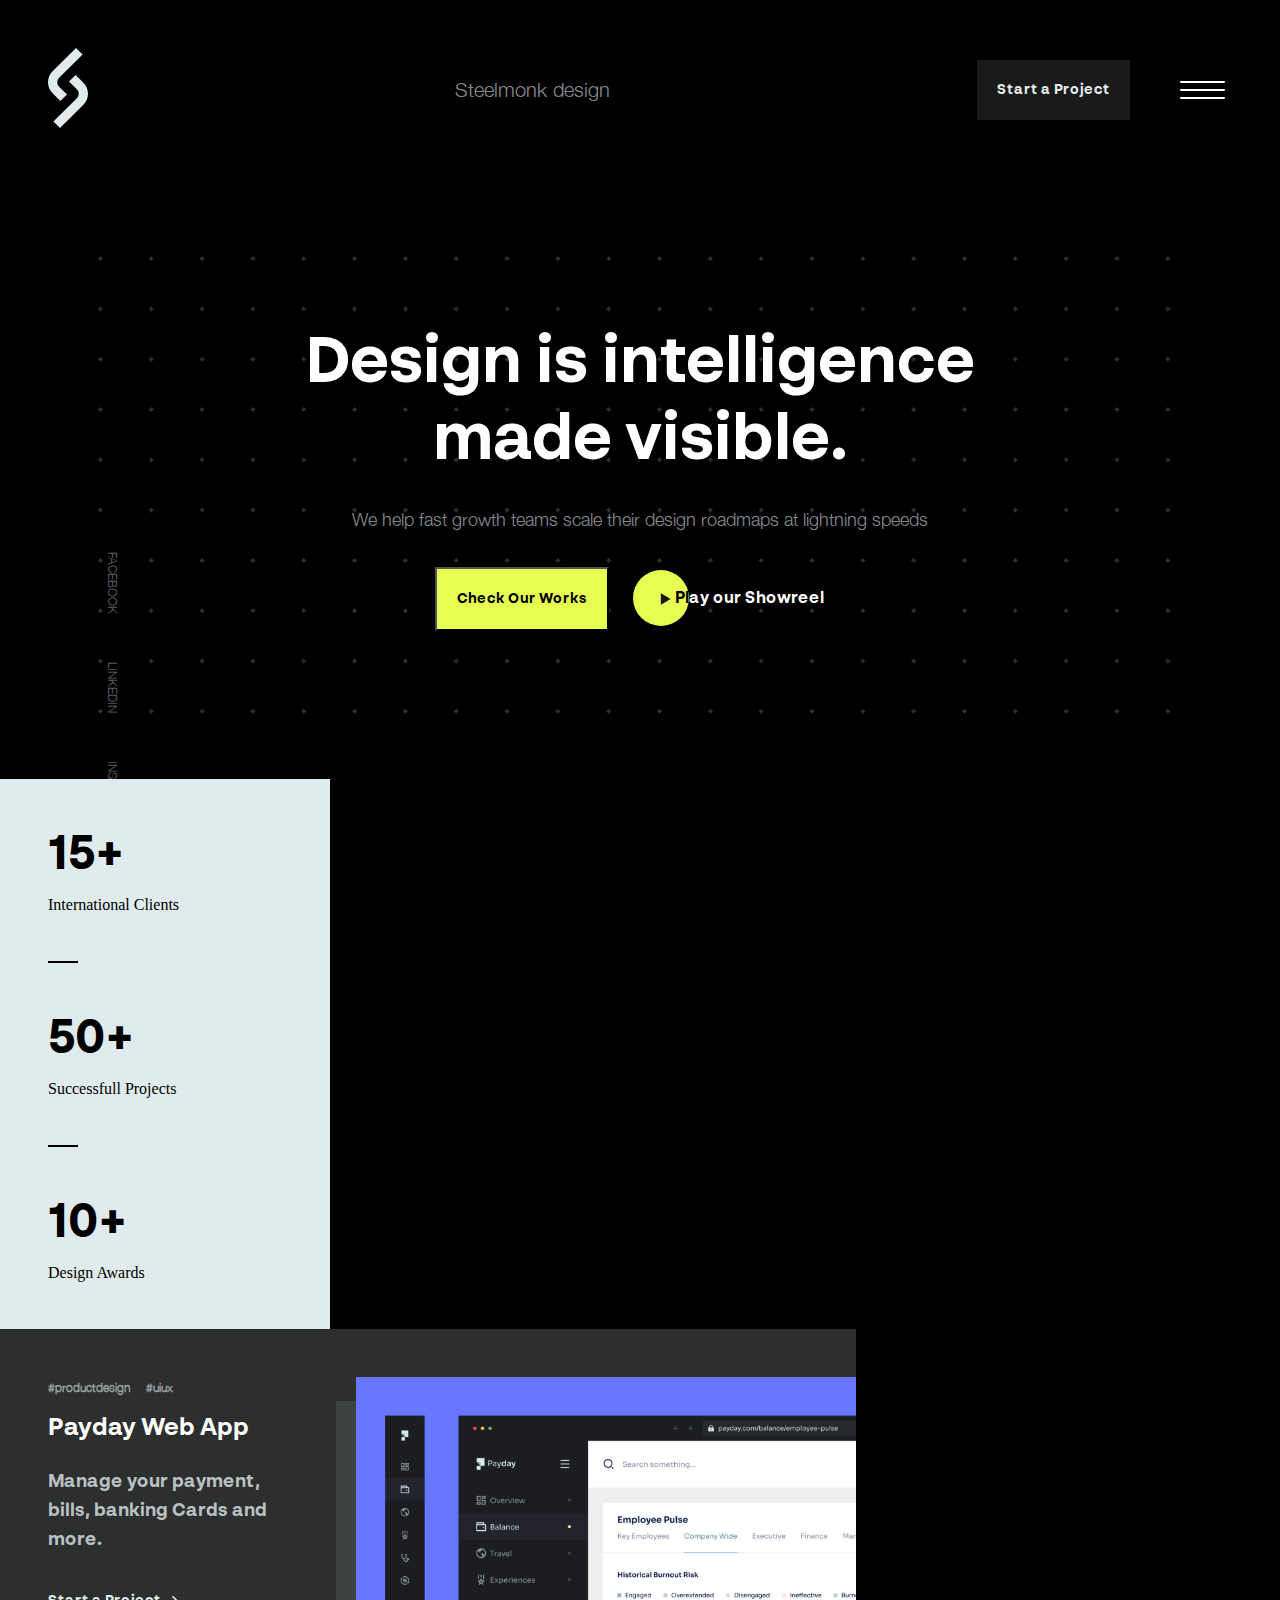
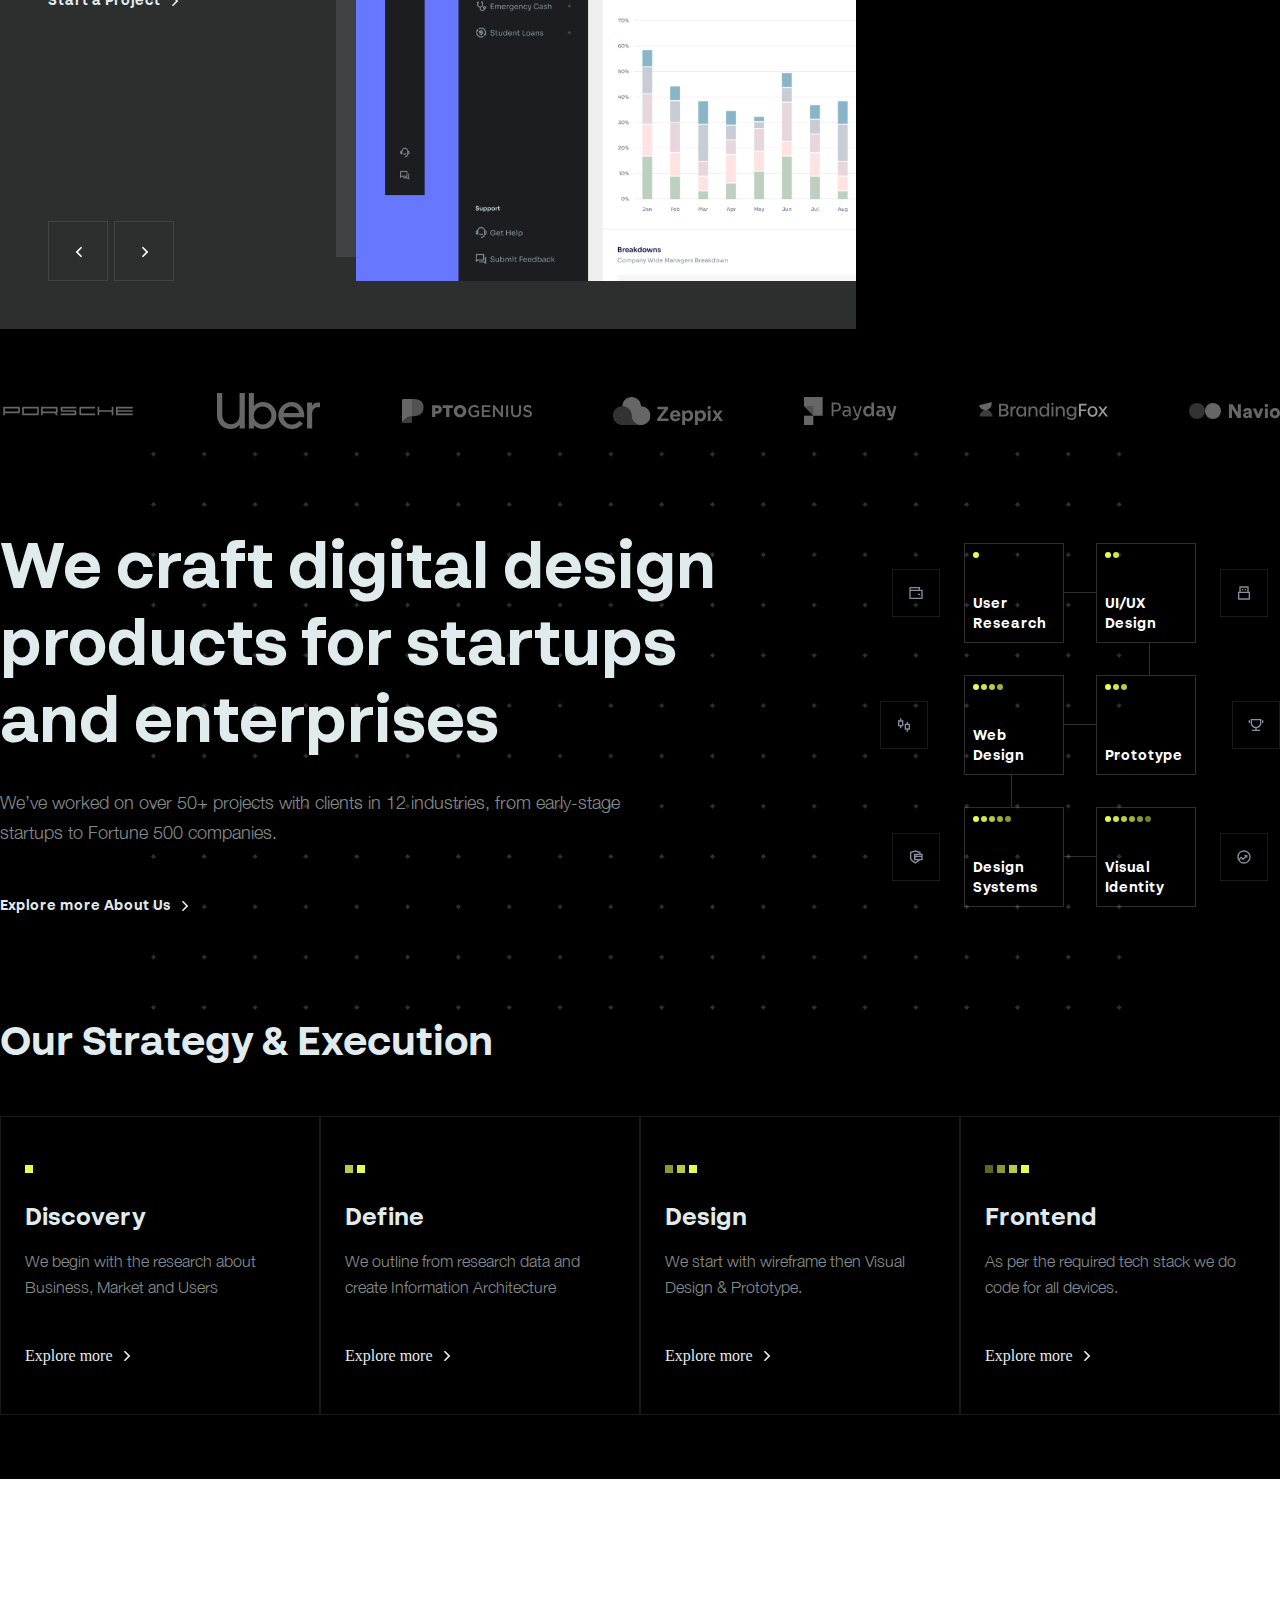
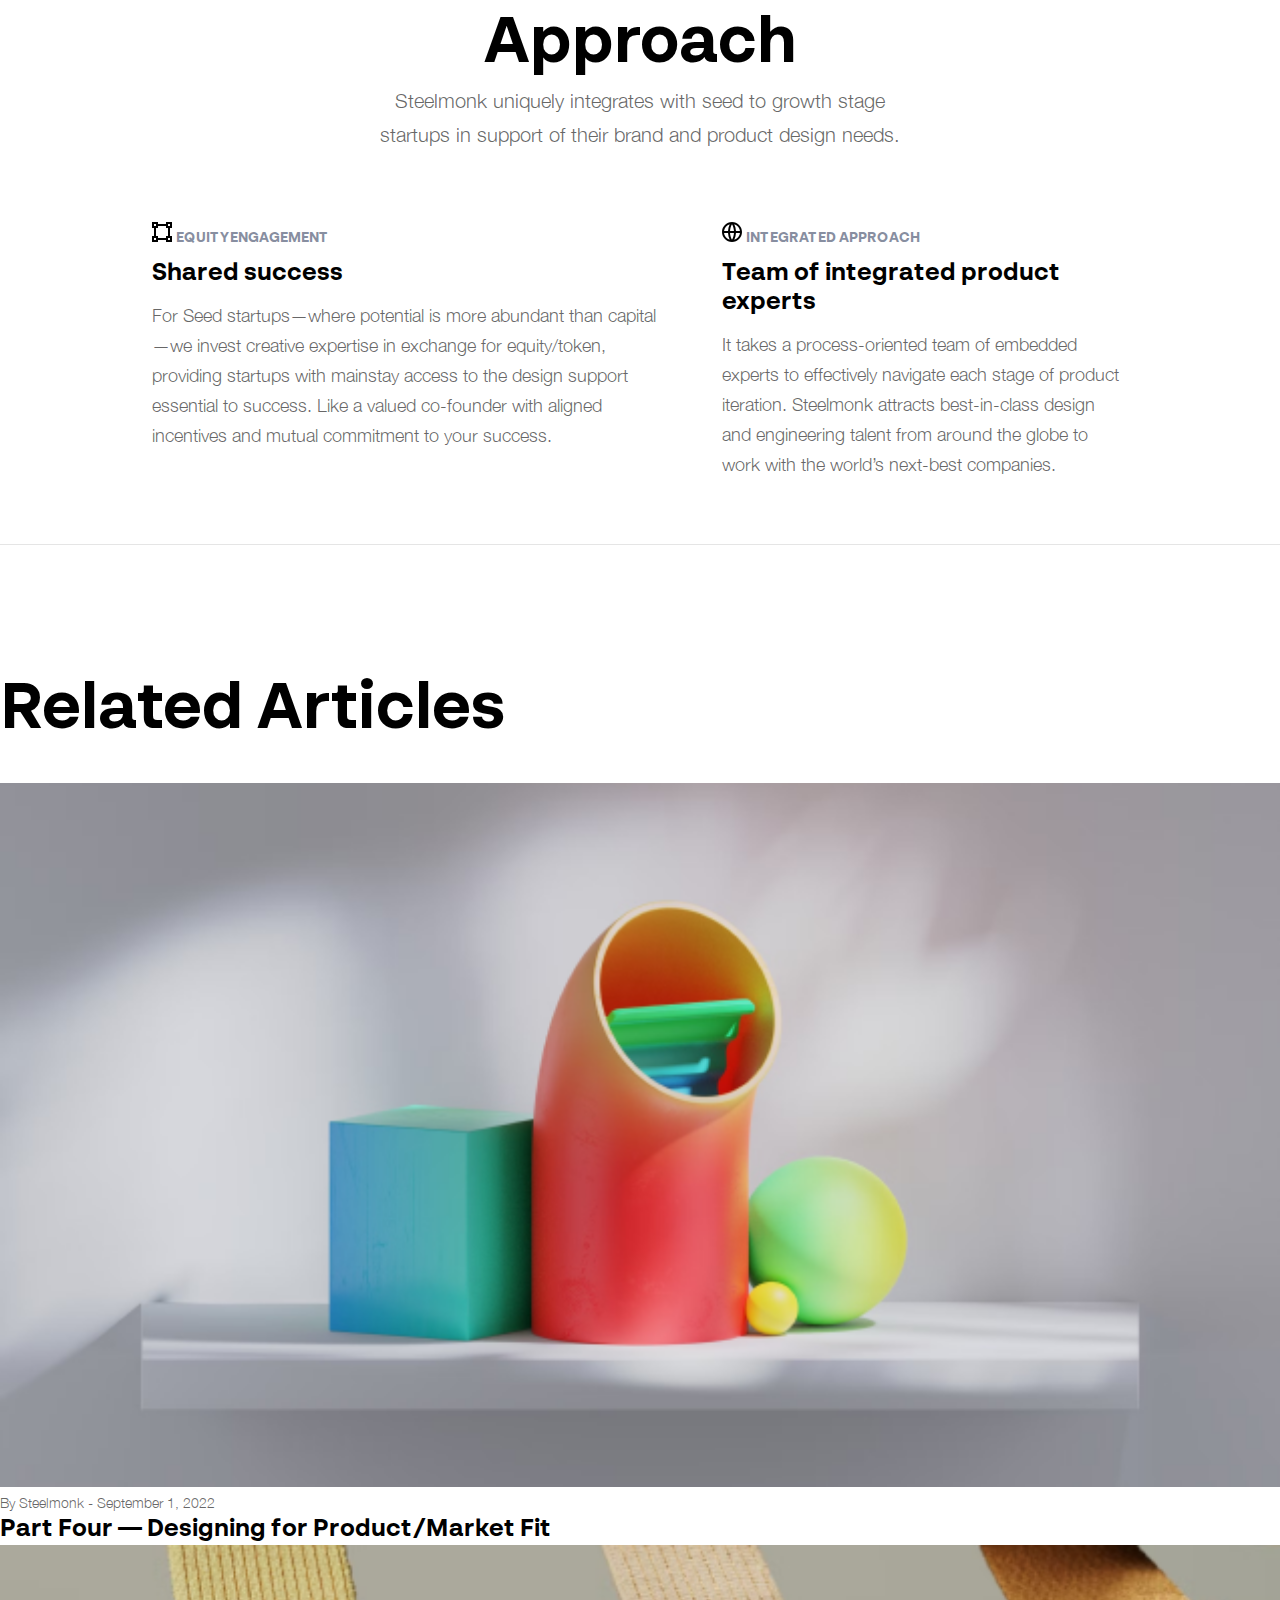
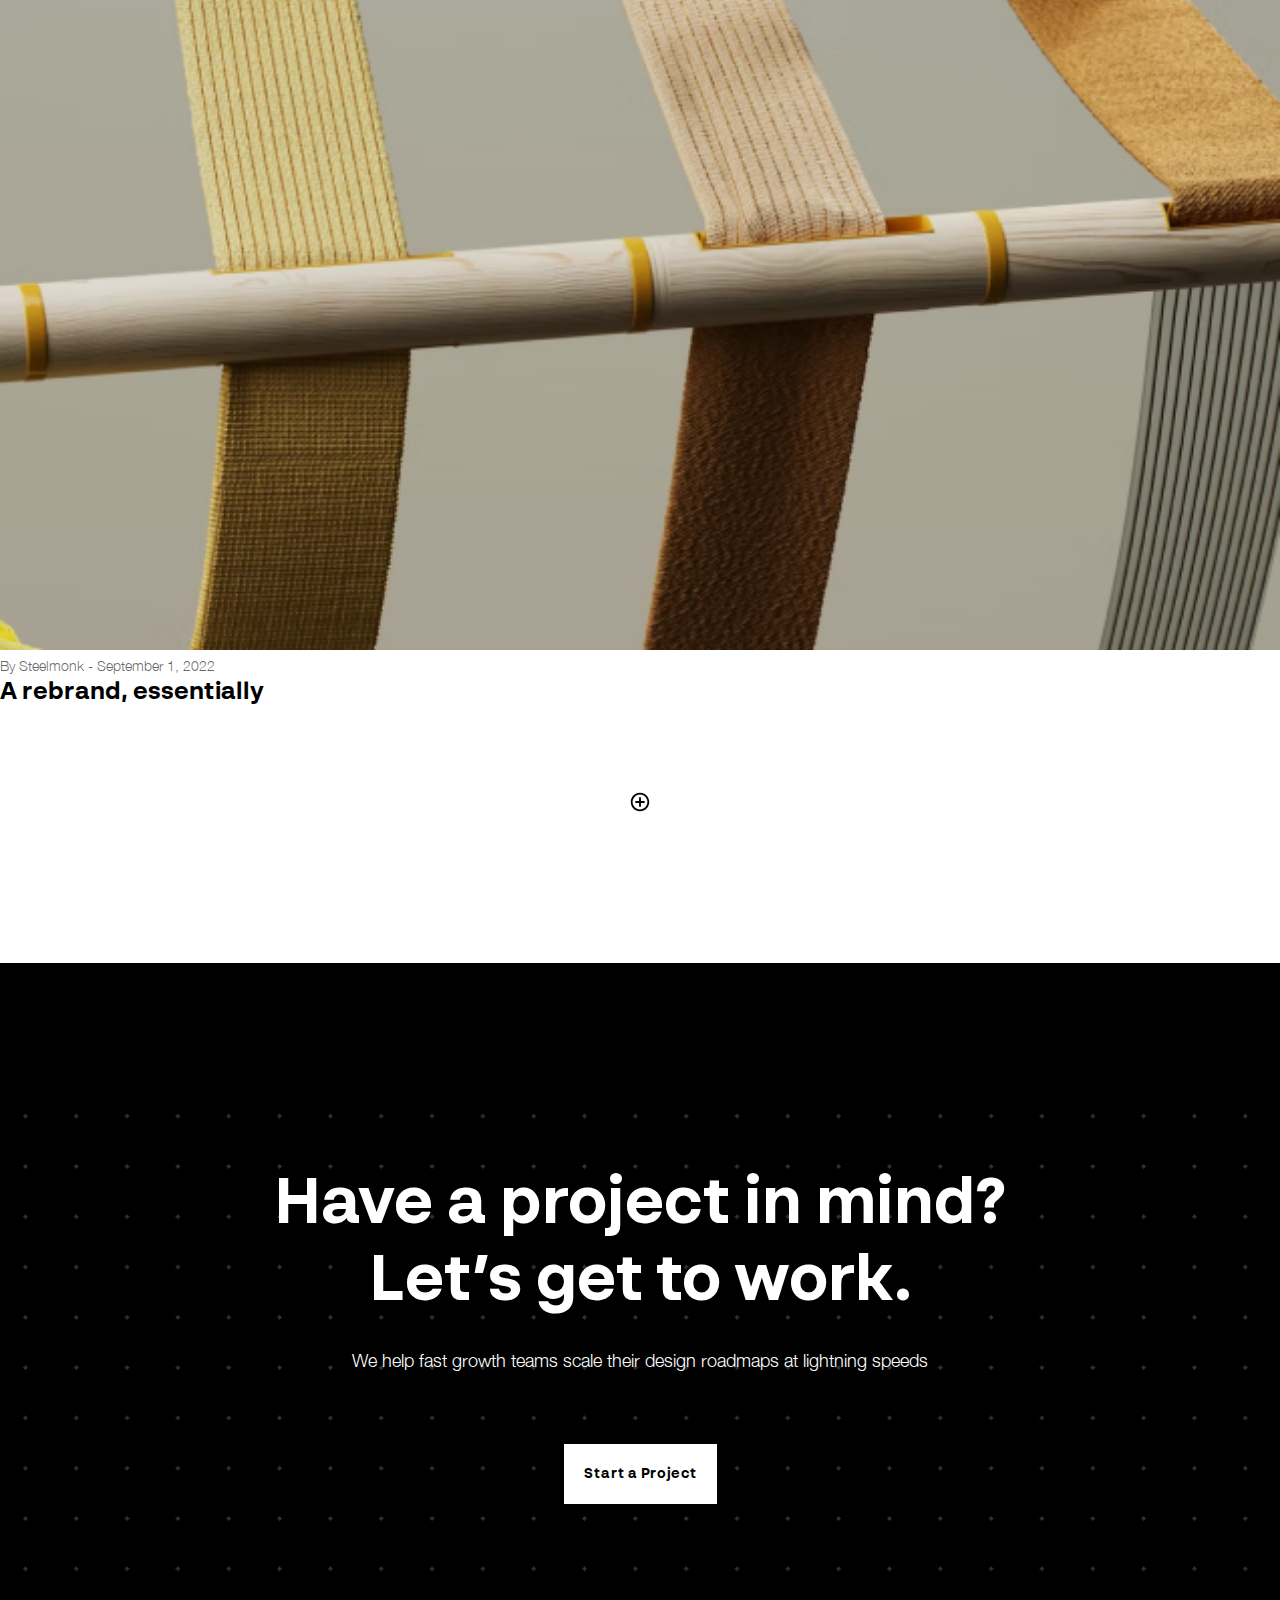
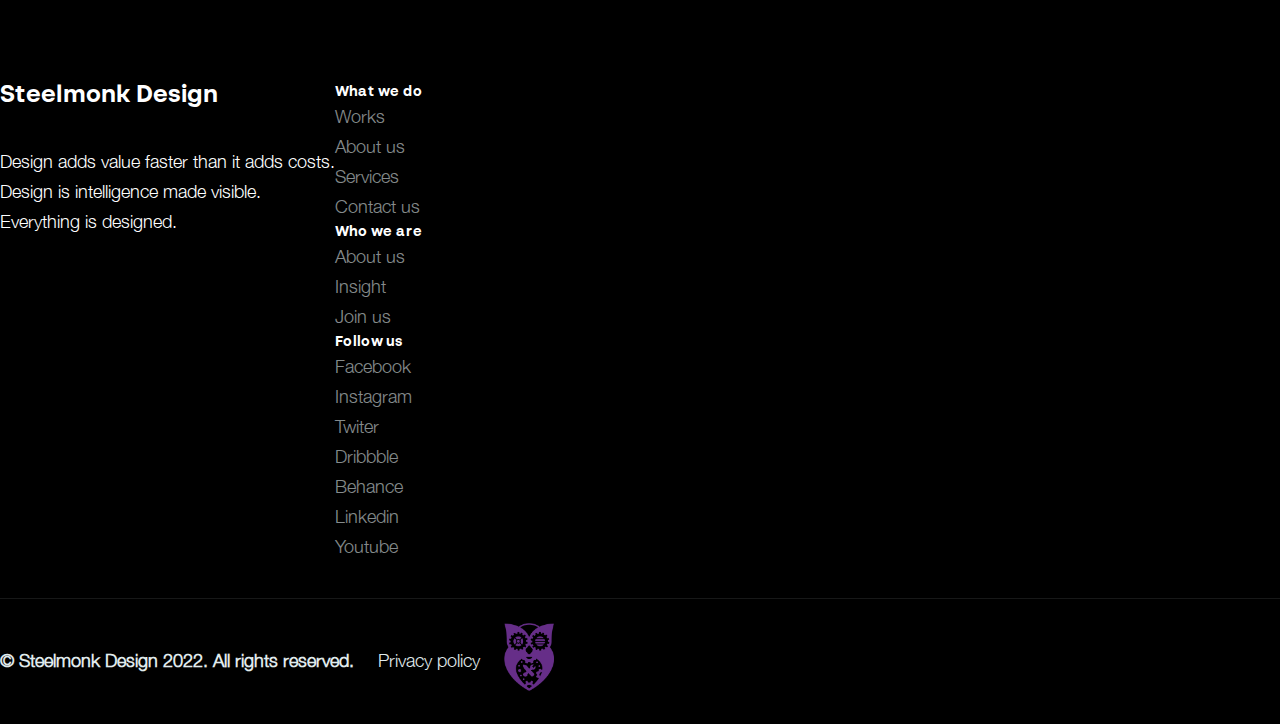
==== commit 7a3331d8: "FINISHED!!!!!!!!" ====
--- a/index.html
+++ b/index.html
@@ -54,13 +54,13 @@
             <div class="menu-links">
               <span>Follow us</span>
               <ul>
-                <a href="#"><li>Facebook</li></a>
-                <a href="#"><li>Instagram</li></a>
-                <a href="#"><li>Twiter</li></a>
-                <a href="#"><li>Dribbble</li></a>
-                <a href="#"><li>Behance</li></a>
-                <a href="#"><li>Linkedin</li></a>
-                <a href="#"><li>Youtube</li></a>
+                <li><a href="#">Facebook</a></li>
+                <li><a href="#">Instagram</a></li>
+                <li><a href="#">Twiter</a></li>
+                <li><a href="#">Dribbble</a></li>
+                <li><a href="#">Behance</a></li>
+                <li><a href="#">Linkedin</a></li>
+                <li><a href="#">Youtube</a></li>
               </ul>
             </div>
           </div>
@@ -69,18 +69,10 @@
               <span>Menu</span>
               <nav class="menu-nav">
                 <ul class="nav-list">
-                  <a href="#">
-                    <li>Works</li>
-                  </a>
-                  <a href="#">
-                    <li>About us</li>
-                  </a>
-                  <a href="#">
-                    <li>Services</li>
-                  </a>
-                  <a href="#">
-                    <li>Contact us</li>
-                  </a>
+                  <li><a href="#">Works</a></li>
+                  <li><a href="#">About us</a></li>
+                  <li><a href="#">Services </a></li>
+                  <li><a href="#">Contact us</a></li>
                 </ul>
               </nav>
               <p>Have a project in mind? Let’s get to work.</p>
@@ -449,18 +441,10 @@
               <span>What we do</span>
               <nav class="menu-nav">
                 <ul class="d-flex flex-column gap-3">
-                  <a href="#">
-                    <li>Works</li>
-                  </a>
-                  <a href="#">
-                    <li>About us</li>
-                  </a>
-                  <a href="#">
-                    <li>Services</li>
-                  </a>
-                  <a href="#">
-                    <li>Contact us</li>
-                  </a>
+                  <li><a href="#">Works</a></li>
+                  <li><a href="#">About us</a></li>
+                  <li><a href="#">Services </a></li>
+                  <li><a href="#">Contact us</a></li>
                 </ul>
               </nav>
             </div>
@@ -468,22 +452,22 @@
               <span>Who we are</span>
               <nav>
                 <ul class="d-flex flex-column gap-3">
-                  <a href="#"><li>About us</li></a>
-                  <a href="#"><li>Insight</li></a>
-                  <a href="#"><li>Join us</li></a>
+                  <li><a href="#">About us</a></li>
+                  <li><a href="#">Insight</a></li>
+                  <li><a href="#">Join us</a></li>
                 </ul>
               </nav>
             </div>
             <div class="col-4 footer-contact d-flex flex-column gap-3">
               <span>Follow us</span>
               <ul class="d-flex flex-column gap-3">
-                <a href="#"><li>Facebook</li></a>
-                <a href="#"><li>Instagram</li></a>
-                <a href="#"><li>Twiter</li></a>
-                <a href="#"><li>Dribbble</li></a>
-                <a href="#"><li>Behance</li></a>
-                <a href="#"><li>Linkedin</li></a>
-                <a href="#"><li>Youtube</li></a>
+                <li><a href="#">Facebook</a></li>
+                <li><a href="#">Instagram</a></li>
+                <li><a href="#">Twiter</a></li>
+                <li><a href="#">Dribbble</a></li>
+                <li><a href="#">Behance</a></li>
+                <li><a href="#">Linkedin</a></li>
+                <li><a href="#">Youtube</a></li>
               </ul>
             </div>
           </div>
@@ -492,6 +476,9 @@
       <div class="copyright">
         <span>© Steelmonk Design 2022. All rights reserved.</span>
         <a href="#">Privacy policy</a>
+        <a href="https://geolab.edu.ge/">
+          <img src="images/geolab.png" alt="geolab"
+        /></a>
       </div>
     </footer>
   </body>
--- a/css/main.css
+++ b/css/main.css
@@ -1 +1 @@
-html,body,div,span,applet,object,iframe,h1,h2,h3,h4,h5,h6,p,blockquote,pre,a,abbr,acronym,address,big,cite,code,del,dfn,em,img,ins,kbd,q,s,samp,small,strike,strong,sub,sup,tt,var,b,u,i,center,dl,dt,dd,ol,ul,li,fieldset,form,label,legend,table,caption,tbody,tfoot,thead,tr,th,td,article,aside,canvas,details,embed,figure,figcaption,footer,header,hgroup,menu,nav,output,ruby,section,summary,time,mark,audio,video{margin:0;padding:0;border:0;font-size:100%;font:inherit;vertical-align:baseline}article,aside,details,figcaption,figure,footer,header,hgroup,menu,nav,section{display:block}body{line-height:1}ol,ul{list-style:none}blockquote,q{quotes:none}blockquote:before,blockquote:after,q:before,q:after{content:"";content:none}table{border-collapse:collapse;border-spacing:0}a{text-decoration:none}*{box-sizing:border-box}header{display:flex;align-items:center;justify-content:space-between;padding:48px}header .header-center{display:flex;justify-content:center}header .header-center span{font-family:Helvetica Neue;font-size:20px;line-height:34px;color:rgba(224,235,237,.6);cursor:default}header .header-end{display:flex;justify-content:end;column-gap:42px;align-items:center}header .header-end .header-btn{font-family:BRSonoma-Bold;font-size:14px;font-weight:700;line-height:20px;color:#e0ebed;padding:20px;background:none;transition:all .3s;position:relative;cursor:pointer;outline:none}header .header-end .header-btn:hover{color:#e6fe52}header .header-end .header-btn.header-btn::before{content:"";position:absolute;top:0;left:0;width:100%;height:100%;z-index:1;background-color:rgba(255,255,255,.1);transition:all .3s}header .header-end .header-btn:hover::before{opacity:0;transform:scale(0.5, 0.5)}header .header-end .header-btn.header-btn::after{content:"";position:absolute;top:0;left:0;width:100%;height:100%;z-index:1;border:1px solid #e6fe52;transition:all .3s;transform:scale(1.3);opacity:0}header .header-end .header-btn:hover::after{opacity:1;transform:scale(1)}.hamburger{width:60px;height:24px;padding:4px 7.5px;overflow:hidden}.hamburger .hamburger-container{width:45px;height:18px;display:flex;flex-direction:column;align-items:center;justify-content:center;cursor:pointer;position:relative}.hamburger .hamburger-container .hamburger-inner{position:absolute;width:100%;height:2px;background-color:#fff;border-radius:4px;transform:translate(0, -50%);opacity:1;transition-property:transform,opacity;transition-timing-function:ease;transition-duration:.4s}.hamburger .hamburger-container:hover .hamburger-inner{transform:translate(-53px);opacity:0}.hamburger .hamburger-container::after{content:"";position:absolute;top:0px;width:100%;height:2px;background-color:#fff;border-radius:4px;opacity:1;transition-property:transform,opacity;transition-timing-function:ease;transition-duration:.4s;transform:translate(0, -50%)}.hamburger .hamburger-container::before{content:"";position:absolute;bottom:0px;width:100%;height:2px;background-color:#fff;border-radius:4px;opacity:1;transition-property:transform,opacity;transition-timing-function:ease;transition-duration:.4s;transform:translate(0, -50%)}.hamburger .hamburger-container:hover::before{transform:translate(53px, 0);opacity:0}.hamburger .hamburger-container:hover::after{transform:translate(53px, 0);opacity:0}.hamburger .hamburger-container .hamburger-hidden{opacity:0;position:absolute;width:100%;height:2px;background-color:#e6fe52;border-radius:4px;opacity:0;transition-property:transform,opacity;transition-timing-function:ease;transition-duration:.2s;transform:translate(53px, -50%)}.hamburger .hamburger-container .right-line-1{width:100%;height:2px;background-color:#e6fe52;border-radius:4px;opacity:1;transition-property:transform,opacity;transition-timing-function:ease;transition-duration:.4s;top:0;transform:translate(56px, -50%)}.hamburger .hamburger-container .right-line-2{width:100%;height:2px;background-color:#e6fe52;border-radius:4px;opacity:1;transition-property:transform,opacity;transition-timing-function:ease;transition-duration:.4s;bottom:0;transform:translate(53px, -50%)}.hamburger .hamburger-container:hover .hamburger-hidden{opacity:1;transform:translate(0, -50%)}.is-active .hamburger-container .hamburger-inner{display:none}.is-active .hamburger-container::after,.is-active .hamburger-container::before{display:none}.is-active .hamburger-container .hamburger-hidden{background-color:#000;top:50%;transform:translate(0, -50%) rotate(45deg)}.is-active .hamburger-container .right-line-1{transform:rotate(135deg);transform-origin:center}@media only screen and (max-width: 826px){header{padding:24px}header .header-center{display:none}}.active-header{background-color:#e0ebed}.active-header img{filter:invert(1)}.active-header .header-center span{color:#000}.active-header .header-end .hamburger-container{height:16px}.active-header .header-end .header-btn{font-family:BRSonoma-Bold;font-size:14px;font-weight:700;line-height:20px;color:#e0ebed;padding:20px;background:none;transition:all .3s;position:relative;cursor:pointer;outline:none;background-color:#2d2f2f}.active-header .header-end .header-btn:hover{color:#e0ebed}.active-header .header-end .header-btn.header-btn::after{content:"";position:absolute;top:0;left:0;width:100%;height:100%;z-index:1;border:1px solid #2d2f2f;transition:all .3s;transform:scale(1.3);opacity:0}.active-header .header-end .header-btn:hover::after{opacity:1;transform:scale(1)}.menu{display:none;overflow:hidden}.menu.active{display:block;width:100%;height:100vh;background-color:#e0ebed;z-index:990;display:flex;justify-content:center;padding:48px auto;align-items:center}.menu.active .menu-links{display:flex;flex-direction:column;gap:24px}.menu.active .menu-links span{font-family:Helvetica Neue;font-size:14px;line-height:26px}.menu.active .menu-links ul{display:flex;flex-direction:column;gap:16px}.menu.active .menu-links ul a{font-family:Helvetica Neue;font-size:18px;line-height:30px;color:#000}.menu.active .menu-links-2{display:flex;flex-direction:column;gap:24px}.menu.active .menu-links-2 span{font-family:Helvetica Neue;font-size:14px;line-height:26px}.menu.active .menu-links-2 .menu-nav .nav-list{display:flex;flex-direction:column;gap:24px}.menu.active .menu-links-2 .menu-nav .nav-list a{font-family:BRSonoma-Medium;font-size:48px;font-weight:500;line-height:58px;color:#000}.menu.active p{font-family:Helvetica Neue;font-size:18px;line-height:30px;letter-spacing:0em;text-align:left}.menu.active .menu-img{max-width:416px;width:100%;max-height:650px;height:75%}.menu.active a:hover{text-decoration:underline}.main{height:600px;background-color:#000;display:flex;align-items:center;padding:0px;position:relative;justify-content:center}.main .stars{position:absolute;top:50%;left:50%;max-width:1130px;width:100%;height:491px;display:flex;align-items:center;justify-content:center;background:#f4f4f4;background:radial-gradient(circle, rgba(224, 235, 237, 0.2) 2px, rgb(0, 0, 0) 2px);background-size:50.84px 50.3px;transform:translate(-50%, -50%)}.main .main-text{z-index:1;display:flex;flex-direction:column;align-items:center}.main .main-text h1{font-family:BRSonoma-Bold;font-size:64px;font-weight:700;line-height:77px;margin-bottom:24px;color:#fff;max-width:856px;text-align:center}.main .main-text p{font-family:Helvetica Neue;font-size:18px;line-height:30px;text-align:center;margin-bottom:32px;color:rgba(224,235,237,.6)}.main .main-text .main-buttons{display:flex;column-gap:24px;align-items:center}.main .main-text .main-buttons .btn{font-family:BRSonoma-Bold;font-size:14px;font-weight:700;line-height:20px;text-align:center;padding:20px;background-color:#e6fe52;transition:all .4s ease 0s}.main .main-text .main-buttons .btn:hover{background:#434343;letter-spacing:1px;-webkit-box-shadow:0px 5px 40px -10px rgba(0,0,0,.57);-moz-box-shadow:0px 5px 40px -10px rgba(0,0,0,.57);box-shadow:5px 40px -10px rgba(0,0,0,.57);transition:all .4s ease 0s;color:#ff0}.main .main-text .main-buttons .main-link{position:relative;margin:auto;padding:19px 22px;transition:all .2s ease;font-family:BRSonoma-Bold;font-size:14px;font-weight:700;line-height:20px;letter-spacing:0em;text-align:center;color:#fff;text-decoration-line:none;display:flex;align-items:center;cursor:pointer}.main .main-text .main-buttons .main-link:before{content:"";position:absolute;top:0;left:0;display:block;border-radius:28px;background:#e6fe52;width:56px;height:56px;transition:all .4s ease}.main .main-text .main-buttons .main-link span{position:relative;font-size:16px;line-height:18px;font-weight:900;vertical-align:middle}.main .main-text .main-buttons .main-link span span{color:#000}.main .main-text .main-buttons .main-link:hover.main-link::before{width:100%;background-color:#ff0}.main .main-text .main-buttons .main-link:hover{color:#000}.main .main-text .main-buttons .main-link img{filter:invert(1)}@media only screen and (max-width: 500px){.main{height:476px}.main .main-text h1{font-size:32px;line-height:normal;max-width:400px}.main .main-text p{font-size:18px;line-height:normal;max-width:400px}.main .main-text .main-buttons{flex-direction:column;gap:24px}.main .main-text .main-buttons .main-link{column-gap:10px}.main .main-text .main-buttons .main-link::before{display:none}.main .main-text .main-buttons .main-link img{filter:none}.main .main-text .main-buttons .main-link span span{color:#fff}.main .main-text .main-buttons .main-link:hover{color:#fff}}.payday{column-gap:24px;margin-bottom:64px}.payday .payday-statistic{display:flex;flex-direction:column;gap:48px;justify-content:center;max-width:416px;width:100%;background-color:#e0ebed;padding:48px;height:100%}.payday .payday-statistic .payday-line{width:30px;height:2px;background-color:#000}.payday .payday-statistic .payday-nmb{display:flex;justify-content:space-between;align-items:center;cursor:pointer}.payday .payday-statistic .payday-nmb img{display:none}.payday .payday-statistic .payday-nmb:hover img{display:block}.payday .payday-statistic .payday-nmb .payday-nmb-text{display:flex;flex-direction:column;gap:12px}.payday .payday-statistic .payday-nmb .payday-nmb-text h3{font-family:BRSonoma-Bold;font-size:48px;font-weight:700;line-height:58px;letter-spacing:0em;text-align:left}.payday .payday-statistic .payday-nmb .payday-nmb-text h3 p{font-family:Helvetica Neue;font-size:20px;line-height:34px;color:#000}.payday .payday-content{max-width:856px;width:100%;background-color:#2d2f2f;padding:48px 0px 48px 48px;display:flex;justify-content:space-between}.payday .payday-content .payday-content-column{display:flex;flex-direction:column;justify-content:space-between;width:240px}.payday .payday-content .payday-content-column .payday-responsive-img{display:none}.payday .payday-content .payday-content-column .payday-content-text{display:flex;flex-direction:column;gap:1em}.payday .payday-content .payday-content-column .payday-content-text .hashtags{display:flex;column-gap:16px}.payday .payday-content .payday-content-column .payday-content-text .hashtags a span{font-family:Helvetica Neue;font-size:12px;line-height:22px;color:rgba(224,235,237,.6)}.payday .payday-content .payday-content-column .payday-content-text .hashtags a span:hover{color:#6b7aff}.payday .payday-content .payday-content-column .payday-content-text .hashtags a:hover{text-decoration:none}.payday .payday-content .payday-content-column .payday-content-text h3{font-family:BRSonoma-Bold;font-size:24px;font-weight:700;line-height:29px;color:#fff;margin-bottom:1em}.payday .payday-content .payday-content-column .payday-content-text p{font-family:BRSonoma-Bold;font-size:18px;font-weight:700;line-height:29px;color:rgba(224,235,237,.8);margin-bottom:2em}.payday .payday-content .payday-content-column .payday-content-text a{font-family:BRSonoma-Bold;font-size:14px;font-weight:700;line-height:20px;text-align:center;color:#e0ebed;display:flex;align-items:center;column-gap:10px;transition:all .3s}.payday .payday-content .payday-content-column .payday-content-text a:hover{letter-spacing:1px;text-decoration-line:none;column-gap:15px}.payday .payday-content .payday-content-column .payday-buttons{display:flex;column-gap:6px;align-items:center}.payday .payday-content .payday-content-column .payday-buttons .payday-btn{padding:20px;background:none;outline:none;border:1px solid rgba(255,255,255,.1019607843);width:60px;height:60px;border-radius:0;transition:all .3s}.payday .payday-content .payday-content-column .payday-buttons .payday-btn:hover{border:1px solid #fff}.payday .payday-content .main-payday-column{display:flex;column-gap:0px;align-items:center}.payday .payday-content .main-payday-column .payday-square{width:20px;height:456px;background-color:rgba(224,235,237,.1019607843)}.payday .payday-content .main-payday-column img{width:100%;max-width:500px}@media only screen and (max-width: 1296px){.payday .payday-statistic{max-width:330px}}@media only screen and (max-width: 976px){.payday .payday-content{flex:auto;padding:20px}.payday .payday-content .main-payday-column{display:none}.payday .payday-content .payday-content-column{width:100%}.payday .payday-content .payday-content-column .payday-content-text{display:flex;flex-direction:column;gap:0em}.payday .payday-content .payday-content-column .payday-content-text a{margin-bottom:1em}.payday .payday-content .payday-content-column .payday-content-text p{margin-bottom:1em}.payday .payday-content .payday-content-column .payday-buttons{margin:auto;margin-top:1em}.payday .payday-content .payday-content-column .payday-responsive-img{display:block;max-width:500px;width:100%;margin:auto}.payday .payday-content{margin:auto}.payday .payday-content .payday-text-title{text-align:center}.payday .payday-content .payday-text-title a{display:flex;justify-content:center}}@media only screen and (max-width: 768px){.payday .payday-statistic{display:none}}.partners{display:flex;align-items:center;margin-bottom:138px;max-width:1296px;width:100%;margin:auto;justify-content:space-between}@media only screen and (max-width: 950px){.partners{display:flex;justify-content:center;gap:10px;align-items:center;margin-bottom:138px;max-width:1296px;width:100%;margin:auto}}@media only screen and (max-width: 855px){.partners{display:none}}.about-us{height:591px;position:relative;display:flex;align-items:center}.about-us .stars{background:#f4f4f4;background:radial-gradient(circle, rgba(224, 235, 237, 0.2) 2px, rgb(0, 0, 0) 2px);background-size:50.84px 50.3px;position:absolute;height:100%;width:80%;left:50%;transform:translate(-50%)}.about-us a{display:none}.about-us-text{display:flex;flex-direction:column;width:100%;z-index:1}.about-us-text h2{font-family:BRSonoma-Bold;font-size:64px;font-weight:700;line-height:77px;max-width:746px;width:100%;height:231px;color:#e0ebed;margin-bottom:24px}.about-us-text p{font-family:Helvetica Neue;font-size:18px;line-height:30px;letter-spacing:0em;text-align:left;color:rgba(224,235,237,.6);max-width:743px;width:100%;margin-bottom:48px}.about-us-text a{display:flex;column-gap:10px;align-items:center}.about-us-text a span{font-family:BRSonoma-Bold;font-size:14px;font-weight:700;line-height:20px;letter-spacing:0em;text-align:center;color:#e0ebed;transition:all .3s}.about-us-text a:hover{text-decoration-line:none;letter-spacing:1px;column-gap:15px}.about-us-content{display:flex;flex-direction:column;z-index:1;align-items:center}.about-us-content .about-us-row{display:flex;align-items:center;column-gap:24px}.about-us-content .about-us-row img{padding:15px;border:1px solid rgba(224,235,237,.1019607843);width:48px;height:48px}.about-us-content .about-us-row .about-row-content{display:flex;align-items:center}.about-us-content .about-us-row .about-row-content .about-square{padding:8px;display:flex;flex-direction:column;justify-content:space-between;width:100px;height:100px;border:1px solid rgba(224,235,237,.2)}.about-us-content .about-us-row .about-row-content .about-square .square-circles{display:flex;column-gap:2px}.about-us-content .about-us-row .about-row-content .about-square .square-circles .circle{width:6px;height:6px;border-radius:3px;background-color:#e6fe52}.about-us-content .about-us-row .about-row-content .about-square .square-circles .circle-1{width:6px;height:6px;border-radius:3px;background-color:#e6fe52;opacity:90%}.about-us-content .about-us-row .about-row-content .about-square .square-circles .circle-2{width:6px;height:6px;border-radius:3px;background-color:#e6fe52;opacity:80%}.about-us-content .about-us-row .about-row-content .about-square .square-circles .circle-3{width:6px;height:6px;border-radius:3px;background-color:#e6fe52;opacity:70%}.about-us-content .about-us-row .about-row-content .about-square .square-circles .circle-4{width:6px;height:6px;border-radius:3px;background-color:#e6fe52;opacity:60%}.about-us-content .about-us-row .about-row-content .about-square .square-circles .circle-5{width:6px;height:6px;border-radius:3px;background-color:#e6fe52;opacity:50%}.about-us-content .about-us-row .about-row-content .about-square p{font-family:BRSonoma-Bold;font-size:14px;font-weight:700;line-height:20px;color:#fff}.about-us-content .about-us-row .line{width:32px;height:1px;background-color:rgba(224,235,237,.2)}.about-us-content .vertical-line{width:1px;height:32px;background-color:rgba(224,235,237,.2);margin-left:138px}.about-us-content .vertical-line-2{width:1px;height:32px;background-color:rgba(224,235,237,.2);margin-right:138px}.about-us-content .about-us-row-center{display:flex;align-items:center;column-gap:36px}.about-us-content .about-us-row-center img{padding:15px;border:1px solid rgba(224,235,237,.1019607843);width:48px;height:48px}.about-us-content .about-us-row-center .about-row-content{display:flex;align-items:center}.about-us-content .about-us-row-center .about-row-content .about-square{padding:8px;display:flex;flex-direction:column;justify-content:space-between;width:100px;height:100px;border:1px solid rgba(224,235,237,.2)}.about-us-content .about-us-row-center .about-row-content .about-square .square-circles{display:flex;column-gap:2px}.about-us-content .about-us-row-center .about-row-content .about-square .square-circles .circle{width:6px;height:6px;border-radius:3px;background-color:#e6fe52}.about-us-content .about-us-row-center .about-row-content .about-square .square-circles .circle-1{width:6px;height:6px;border-radius:3px;background-color:#e6fe52;opacity:90%}.about-us-content .about-us-row-center .about-row-content .about-square .square-circles .circle-2{width:6px;height:6px;border-radius:3px;background-color:#e6fe52;opacity:80%}.about-us-content .about-us-row-center .about-row-content .about-square .square-circles .circle-3{width:6px;height:6px;border-radius:3px;background-color:#e6fe52;opacity:70%}.about-us-content .about-us-row-center .about-row-content .about-square .square-circles .circle-4{width:6px;height:6px;border-radius:3px;background-color:#e6fe52;opacity:60%}.about-us-content .about-us-row-center .about-row-content .about-square p{font-family:BRSonoma-Bold;font-size:14px;font-weight:700;line-height:20px;color:#fff}.about-us-content .about-us-row-center .line{width:32px;height:1px;background-color:rgba(224,235,237,.2)}@media only screen and (max-width: 1060px){.about-us{margin-top:50px;display:flex;flex-direction:column;align-items:center}.about-us .about-us-text{width:auto}.about-us .about-us-text h2{text-align:center}.about-us .about-us-text p{text-align:center}.about-us .about-us-text a{display:none}.about-us .about-us-content{flex-direction:row;justify-content:center}.about-us .about-us-content .vertical-line{display:none}.about-us .about-us-content .vertical-line-2{display:none}.about-us .about-us-content .about-us-row img{display:none}.about-us .about-us-content .about-us-row-center img{display:none}.about-us .about-us-content .line{width:32px;height:1px;background-color:rgba(224,235,237,.2)}.about-us a{display:block;z-index:1;display:flex;column-gap:10px;align-items:center;margin-top:32px}.about-us a span{font-family:BRSonoma-Bold;font-size:14px;font-weight:700;line-height:20px;letter-spacing:0em;text-align:center;color:#e0ebed;transition:all .3s}.about-us a:hover{text-decoration-line:none;letter-spacing:1px;column-gap:15px}}@media only screen and (max-width: 768px){.about-us{height:410px}.about-us .about-us-content{display:none}.about-us a{margin-top:0px}.about-us .about-us-text h2{line-height:normal;font-size:48px;height:auto}}@media only screen and (max-width: 500px){.about-us{height:270px}.about-us .about-us-text h2{font-size:32px;line-height:normal;height:auto}.about-us .about-us-text p{line-height:normal;margin-bottom:24px}}.strategy{display:flex;flex-direction:column;gap:48px;margin-bottom:64px}.strategy h2{font-family:BRSonoma-Bold;font-size:40px;font-weight:700;line-height:48px;color:#e0ebed}.strategy .strategy-content{display:flex;justify-content:center}.strategy .strategy-content button{display:none}.strategy .strategy-content .strategy-square{max-width:324px;width:100%;height:299px;border:1px solid rgba(224,235,237,.1019607843);padding:48px 24px;cursor:pointer}.strategy .strategy-content .strategy-square .strategy-small-squares{display:flex;column-gap:4px;margin-bottom:32px}.strategy .strategy-content .strategy-square .strategy-small-squares .small-square{width:8px;height:8px;background-color:#e6fe52}.strategy .strategy-content .strategy-square .strategy-small-squares .small-square-2{width:8px;height:8px;background-color:#e6fe52;opacity:80%}.strategy .strategy-content .strategy-square .strategy-small-squares .small-square-3{width:8px;height:8px;background-color:#e6fe52;opacity:60%}.strategy .strategy-content .strategy-square .strategy-small-squares .small-square-4{width:8px;height:8px;background-color:#e6fe52;opacity:40%}.strategy .strategy-content .strategy-square h3{font-family:BRSonoma-Bold;font-size:24px;font-weight:700;line-height:29px;color:#e0ebed;margin-bottom:14px}.strategy .strategy-content .strategy-square p{font-family:Helvetica Neue;font-size:16px;line-height:26px;color:rgba(224,235,237,.6);margin-bottom:48px}.strategy .strategy-content .strategy-square a{text-decoration:none;color:#e0ebed;display:flex;align-items:center;gap:10px;transition:all .3s}.strategy .strategy-content .strategy-square:hover a{gap:15px}@media only screen and (max-width: 950px){.strategy{align-items:center;justify-content:center}.strategy .strategy-content{max-width:none;flex-wrap:wrap}.strategy .strategy-content button{display:none}}@media only screen and (max-width: 700px){.strategy h2{text-align:center}.strategy .strategy-content .strategy-square{height:200px;padding:24px}.strategy .strategy-content .strategy-square .strategy-small-squares{margin-bottom:16px}.strategy .strategy-content .strategy-square h2{margin-bottom:7px}.strategy .strategy-content .strategy-square p{margin-bottom:24px}.strategy .line{margin:64px 0px}}@media only screen and (max-width: 500px){.strategy h2{font-size:32px;line-height:24px}}.approach{background-color:#fff;padding:128px 0px;border-bottom:1px solid rgba(0,0,0,.1019607843)}.approach .approach-title h2{font-family:BRSonoma-Bold;font-size:64px;font-weight:700;line-height:77px;color:#000}.approach .approach-title p{font-family:Helvetica Neue;font-size:20px;line-height:34px;color:rgba(0,0,0,.6);max-width:526px;width:100%}.approach .approach-text{max-width:526px;width:100%;max-height:635px;height:100%;display:flex;flex-direction:column;gap:64px}.approach .approach-text .approach-text-div span{font-family:BRSonoma-Bold;font-size:14px;font-weight:700;line-height:20px;color:#878ea0}.approach .approach-text .approach-text-div h4{font-family:BRSonoma-Bold;font-size:24px;font-weight:700;line-height:29px;color:#000;margin:12px 0px}.approach .approach-text .approach-text-div p{font-family:Helvetica Neue;font-size:18px;line-height:30px;color:rgba(0,0,0,.6)}@media only screen and (max-width: 1296px){.approach{padding-bottom:64px}.approach .container{display:flex;flex-direction:column;align-items:center}.approach .container .approach-text{display:flex;flex-direction:row;max-width:976px;width:100%;height:100%;margin-top:70px}.approach .approach-title{text-align:center}}@media only screen and (max-width: 768px){.approach .container .approach-text{flex-direction:column;height:300px;overflow:hidden;gap:0px}.approach .container .approach-text .approach-text-div-2{opacity:0}.approach .container .approach-text:hover .approach-text-div-1{transform:translateY(-100%);opacity:0}.approach .container .approach-text:hover .approach-text-div-2{transform:translateY(-100%);opacity:1}.approach .container .approach-text .approach-text-div{transition:all 1s;max-height:290px}.approach .container .approach-text .approach-text-div img{margin-bottom:12px !important}.approach .container .approach-text .approach-text-div h4{margin:6px 0px}.approach .container .approach-text .approach-text-div p{line-height:15px}}@media only screen and (max-width: 500px){.approach{padding:64px 12px}.approach .approach-title h2{font-size:32px;line-height:34px;margin-bottom:.5em !important}.approach .approach-title p{line-height:normal;max-width:400px}.approach .container .approach-text{margin-top:35px}}.articles{background-color:#fff;align-items:flex-start;padding:0px;padding:128px 0px}.articles h2{font-family:BRSonoma-Bold;font-size:64px;font-weight:700;line-height:77px;margin-bottom:33px}.articles p{font-family:Helvetica Neue;font-size:14px;line-height:26px;color:rgba(0,0,0,.6)}.articles h3{font-family:BRSonoma-Bold;font-size:24px;font-weight:700;line-height:29px;color:#000}.articles .articles-icon{padding:20px;margin:auto;margin-top:64px;cursor:pointer;height:60px}.articles img{width:100%}@media only screen and (max-width: 500px){.articles{display:flex;align-items:center;padding-bottom:64px}.articles h2{font-size:32px;line-height:34px;margin-bottom:15px}.articles .articles-icon{margin-top:32px}}footer{padding-top:128px}footer .footer-text{width:100%;height:491px;display:flex;align-items:center;justify-content:center;background:#f4f4f4;background:radial-gradient(circle, rgba(224, 235, 237, 0.2) 2px, rgb(0, 0, 0) 2px);background-size:50.84px 50.3px;display:flex;flex-direction:column;align-items:center;padding:88px 0px;margin-bottom:100px}footer .footer-text h2{font-family:BRSonoma-Bold;font-size:64px;font-weight:700;line-height:77px;text-align:center;max-width:856px;width:100%;color:#fff;margin-bottom:24px}footer .footer-text p{font-family:Helvetica Neue;font-size:18px;line-height:30px;text-align:center;max-width:856px;width:100%;color:#fff;margin-bottom:68px}footer .footer-text .footer-btn{font-family:BRSonoma-Bold;font-size:14px;font-weight:700;line-height:20px;color:#000;padding:20px;background:none;transition:all .3s;position:relative;cursor:pointer;outline:none;background-color:#fff}footer .footer-text .footer-btn:hover{background-color:#000;color:#fff}footer .footer-text .footer-btn:hover::before{opacity:0;transform:scale(0.5, 0.5)}footer .footer-text .footer-btn.footer-btn::after{content:"";position:absolute;top:0;left:0;width:100%;height:100%;z-index:1;border:1px solid #fff;transition:all .3s;transform:scale(1.3);opacity:0}footer .footer-text .footer-btn:hover::after{opacity:1;transform:scale(1)}footer .footer-menu{display:flex}footer .footer-menu .footer-menu-title{display:flex;flex-direction:column;gap:36px;max-width:400px;width:100%}footer .footer-menu .footer-menu-title h2{font-family:BRSonoma-Bold;font-size:24px;font-weight:700;line-height:29px;color:#fff}footer .footer-menu .footer-menu-title .footer-animation{max-width:340px;width:100%;height:30px}footer .footer-menu .footer-menu-title .footer-animation ul{height:90px}footer .footer-menu .footer-menu-title .footer-animation li{font-family:Helvetica Neue;font-size:18px;line-height:30px;color:#fff;animation:footer-animation 5s ease-in-out infinite}footer .footer-menu .footer-menu-title .footer-animation li:hover{text-decoration:none}@keyframes footer-animation{0%,20%{transform:translate(0px, -90px)}20%,40%{transform:translate(0px, -60px)}60%,80%{transform:translate(0px, -30px)}80%,100%{transform:translate(0px, 0px)}100%,0%{transform:translate(0px, -60px)}}footer span{font-family:BRSonoma-Bold;font-size:14px;font-weight:700;line-height:20px;color:#fff}footer li{font-family:Helvetica Neue;font-size:18px;line-height:30px;color:rgba(224,235,237,.6)}footer li:hover{text-decoration:underline}footer .copyright{border-top:1px solid rgba(224,235,237,.1019607843);margin-top:36px;padding:24px 0px;display:flex;justify-content:flex-start;align-items:center;gap:24px}footer .copyright span{font-family:Helvetica Neue;font-size:18px;line-height:30px;color:#e0ebed}footer .copyright a{font-family:Helvetica Neue;font-size:18px;line-height:30px;color:#e0ebed}footer .copyright a:hover{text-decoration:underline}@media only screen and (max-width: 768px){footer .footer-menu{text-align:center;display:flex;flex-direction:column;align-items:center}footer .footer-menu .footer-menu-title{margin:auto;align-items:center;margin-bottom:50px}}@media only screen and (max-width: 500px){footer{padding-top:0px}footer .footer-text{padding:44px 0px;margin-bottom:0px}footer .footer-text h2{font-size:32px;line-height:34px}footer .footer-menu-title{margin-bottom:50px !important}.copyright{flex-direction:column}}#start-project{background-color:#fff}#start-project header img{filter:invert(1)}#start-project header span{color:#000}#start-project header .header-btn{background-color:#2d2f2f;border-radius:0px}#start-project header .header-btn:hover{color:#e0ebed}#start-project header .header-btn::after{content:none}#start-project header .hamburger{width:60px;height:24px;padding:4px 7.5px;overflow:hidden}#start-project header .hamburger .hamburger-container{width:45px;height:18px;display:flex;flex-direction:column;align-items:center;justify-content:center;cursor:pointer;position:relative}#start-project header .hamburger .hamburger-container .hamburger-inner{position:absolute;width:100%;height:2px;background-color:#000;border-radius:4px;transform:translate(0, -50%);opacity:1;transition-property:transform,opacity;transition-timing-function:ease;transition-duration:.4s}#start-project header .hamburger .hamburger-container:hover .hamburger-inner{transform:translate(-53px);opacity:0}#start-project header .hamburger .hamburger-container::after{content:"";position:absolute;top:0px;width:100%;height:2px;background-color:#000;border-radius:4px;opacity:1;transition-property:transform,opacity;transition-timing-function:ease;transition-duration:.4s;transform:translate(0, -50%)}#start-project header .hamburger .hamburger-container::before{content:"";position:absolute;bottom:0px;width:100%;height:2px;background-color:#000;border-radius:4px;opacity:1;transition-property:transform,opacity;transition-timing-function:ease;transition-duration:.4s;transform:translate(0, -50%)}#start-project header .hamburger .hamburger-container:hover::before{transform:translate(53px, 0);opacity:0}#start-project header .hamburger .hamburger-container:hover::after{transform:translate(53px, 0);opacity:0}#start-project header .hamburger .hamburger-container .hamburger-hidden{opacity:0;position:absolute;width:100%;height:2px;background-color:#000;border-radius:4px;opacity:0;transition-property:transform,opacity;transition-timing-function:ease;transition-duration:.2s;transform:translate(53px, -50%)}#start-project header .hamburger .hamburger-container .right-line-1{width:100%;height:2px;background-color:#000;border-radius:4px;opacity:1;transition-property:transform,opacity;transition-timing-function:ease;transition-duration:.4s;top:0;transform:translate(56px, -50%)}#start-project header .hamburger .hamburger-container .right-line-2{width:100%;height:2px;background-color:#000;border-radius:4px;opacity:1;transition-property:transform,opacity;transition-timing-function:ease;transition-duration:.4s;bottom:0;transform:translate(53px, -50%)}#start-project header .hamburger .hamburger-container:hover .hamburger-hidden{opacity:1;transform:translate(0, -50%)}#start-project header .is-active .hamburger-container .hamburger-inner{display:none}#start-project header .is-active .hamburger-container::after,#start-project header .is-active .hamburger-container::before{display:none}#start-project header .is-active .hamburger-container .hamburger-hidden{background-color:#000;top:50%;transform:translate(0, -50%) rotate(45deg)}#start-project header .is-active .hamburger-container .right-line-1{transform:rotate(135deg);transform-origin:center}#start-project footer{background-color:#000}.second-hero{position:relative}.second-hero .second-hero-text h1{font-family:BRSonoma-Bold;font-size:96px;font-weight:700;line-height:116px}.second-hero .second-hero-text p{font-family:Helvetica Neue;font-size:18px;line-height:30px;letter-spacing:0em;text-align:left}.second-hero .second-stars{top:0;right:0;position:absolute;width:500px;height:500px;background:radial-gradient(circle, rgba(31, 31, 31, 0.25) 2px, white 2px);background-size:50.84px 50.3px;z-index:-1}@media only screen and (max-width: 1200px){.second-hero .container{display:flex;justify-content:center}.second-hero .container .second-hero-text{text-align:center}.second-hero .container .second-hero-text p{text-align:center}.second-hero .container .second-stars{width:100%}}@media only screen and (max-width: 950px){.second-hero .second-hero-text h1{font-size:70px;line-height:normal;margin-bottom:50px}}@media only screen and (max-width: 500px){.second-hero .second-hero-text h1{font-size:40px;margin-bottom:25px}.second-hero .second-hero-text p{line-height:15px}}.second-partners{display:flex;align-items:center;margin-bottom:138px;max-width:1296px;width:100%;margin:auto;justify-content:space-between;margin-top:128px}.second-partners img{filter:invert(1)}@media only screen and (max-width: 950px){.second-partners{display:none}}.offers{margin-top:128px;display:flex;justify-content:space-between}.offers .offers-content h2{font-family:BRSonoma-Bold;font-size:36px;font-weight:700;line-height:48px;margin-bottom:48px}.offers .offers-content .offers-text{display:flex;flex-direction:column;gap:32px;max-width:700px;width:100%}.offers .offers-content .offers-text p{font-family:Helvetica Neue;font-size:32px;line-height:46px;letter-spacing:0em;text-align:left}.offers .offers-content .offers-text .offers-buttons{display:flex;flex-wrap:wrap;gap:24px}.offers .offers-content .offers-text .offers-buttons .offers-btn{white-space:nowrap;padding:20px;border:1px solid rgba(0,0,0,.1);font-family:BRSonoma-Bold;font-size:14px;font-weight:700;line-height:20px;letter-spacing:0em;text-align:center;border-radius:0%}.offers .offers-content .offers-text .offers-buttons .offers-btn:hover{color:#fff;background-color:#000}.offers .offers-content form{display:flex;flex-direction:column;margin-top:20px}.offers .offers-content form input{border:none;border-bottom:1px solid rgba(0,0,0,.1);outline:none;padding:24px;font-family:Helvetica Neue;font-size:20px;line-height:34px;color:#000}.offers .offers-content form input::placeholder{font-family:Helvetica Neue;font-size:20px;line-height:34px;color:rgba(0,0,0,.4)}.offers .offers-content form input:focus{border-bottom:1px solid #000}.offers .offers-content .budget{margin-top:48px;display:flex;flex-direction:column;gap:32px;margin-bottom:128px}.offers .offers-content .budget h4{font-family:Helvetica Neue;font-size:32px;line-height:46px;letter-spacing:0em;text-align:left}.offers .offers-content .budget .budget-btn{padding:20px;border:1px solid rgba(0,0,0,.1);font-family:BRSonoma-Bold;font-size:14px;font-weight:700;line-height:20px;letter-spacing:0em;text-align:center;background-color:#fff}.offers .offers-content .budget .budget-btn:hover{color:#fff;background-color:#000}.offers .offers-content .budget .budget-submit{font-family:BRSonoma-Bold;font-size:14px;font-weight:700;line-height:20px;letter-spacing:0em;text-align:center;color:#000;background:none;display:inline;border:none;padding:20px 54px;width:193px !important;margin-top:16px;border-radius:0%}.offers .offers-content .budget .budget-submit:hover{color:#fff;background-color:#000}.offers .offers-img{max-width:410px;height:782px;background-image:url(../images/payday-img.svg);background-repeat:no-repeat;background-size:cover;background-position:top left;position:relative;display:flex;justify-content:center;cursor:pointer}.offers .offers-img .offers-square{max-width:314px;width:100%;height:221px;position:absolute;background-color:#fff;bottom:48px;padding:38px}.offers .offers-img .offers-square h3{font-family:BRSonoma-Bold;font-size:24px;font-weight:700;line-height:29px}.offers .offers-img .offers-square p{margin-bottom:32px;font-family:Helvetica Neue;font-size:18px;line-height:30px;letter-spacing:0em;text-align:left}.offers .offers-img .offers-square a{display:flex;column-gap:10px;align-items:center;font-family:BRSonoma-Bold;font-size:14px;font-weight:700;line-height:20px;letter-spacing:0em;text-align:center;color:#000;transition:all .3s}.offers .offers-img .offers-square a img{filter:invert(1)}.offers .offers-img:hover a{column-gap:15px}@media only screen and (max-width: 1200px){.offers .offers-content{text-align:center}.offers .offers-content .offers-text .offers-buttons{justify-content:center}.offers .offers-content .budget{align-items:center !important}}@media only screen and (max-width: 950px){.offers{margin-top:70px}.offers .offers-content .budget{margin-bottom:70px}}@media only screen and (max-width: 500px){.offers{margin-top:35px}.offers .offers-content h2{font-size:30px;line-height:normal;margin-bottom:24px}.offers .offers-content .offers-text p{font-size:24px;line-height:27px}.offers .offers-content .offers-text .offers-buttons{gap:10px}.offers .offers-content .budget{font-size:24px;line-height:27px}.offers .offers-content .budget .budget-buttons{flex-wrap:wrap;justify-content:center;gap:.5em !important}}@font-face{font-family:"BRSonoma-Bold";src:url("../fonts/BRSonoma-Bold.woff2") format("woff2"),url("../fonts/BRSonoma-Bold.woff") format("woff");font-weight:bold;font-style:normal;font-display:swap}@font-face{font-family:"Helvetica Neue";src:url("../fonts/HelveticaNeue-Light.woff2") format("woff2"),url("../fonts/HelveticaNeue-Light.woff") format("woff");font-weight:300;font-style:normal;font-display:swap}body{background-color:#000;position:relative}body .container{max-width:1296px;width:100%}body .body-links{position:absolute;transform:rotate(90deg);top:10%;left:-60px;display:flex;align-items:center;column-gap:48px;z-index:5}body .body-links a{font-family:Helvetica Neue;font-size:12px;line-height:22px;letter-spacing:0em;text-align:center;color:rgba(224,235,237,.4)}body .body-links a:hover{color:#fff}body .body-links .dots-space{height:4px;width:18px;display:flex;justify-content:space-between;cursor:pointer}body .body-links .dots-space .dots{width:4px;height:4px;background-color:#e0ebed;border-radius:2px}@media only screen and (max-width: 1200px){body .body-links{display:none}}+html,body,div,span,applet,object,iframe,h1,h2,h3,h4,h5,h6,p,blockquote,pre,a,abbr,acronym,address,big,cite,code,del,dfn,em,img,ins,kbd,q,s,samp,small,strike,strong,sub,sup,tt,var,b,u,i,center,dl,dt,dd,ol,ul,li,fieldset,form,label,legend,table,caption,tbody,tfoot,thead,tr,th,td,article,aside,canvas,details,embed,figure,figcaption,footer,header,hgroup,menu,nav,output,ruby,section,summary,time,mark,audio,video{margin:0;padding:0;border:0;font-size:100%;font:inherit;vertical-align:baseline}article,aside,details,figcaption,figure,footer,header,hgroup,menu,nav,section{display:block}body{line-height:1}ol,ul{list-style:none}blockquote,q{quotes:none}blockquote:before,blockquote:after,q:before,q:after{content:"";content:none}table{border-collapse:collapse;border-spacing:0}a{text-decoration:none}*{-webkit-box-sizing:border-box;box-sizing:border-box}header{background-color:#000;display:-webkit-box;display:-ms-flexbox;display:flex;-webkit-box-align:center;-ms-flex-align:center;align-items:center;-webkit-box-pack:justify;-ms-flex-pack:justify;justify-content:space-between;padding:48px}header .header-center{display:-webkit-box;display:-ms-flexbox;display:flex;-webkit-box-pack:center;-ms-flex-pack:center;justify-content:center}header .header-center span{font-family:Helvetica Neue;font-size:20px;line-height:34px;color:rgba(224,235,237,.6);cursor:default}header .header-end{display:-webkit-box;display:-ms-flexbox;display:flex;-webkit-box-pack:end;-ms-flex-pack:end;justify-content:end;-webkit-column-gap:42px;-moz-column-gap:42px;column-gap:42px;-webkit-box-align:center;-ms-flex-align:center;align-items:center}header .header-end .header-btn{font-family:BRSonoma-Bold;font-size:14px;font-weight:700;line-height:20px;color:#e0ebed;padding:20px;background:none;-webkit-transition:all .3s;-o-transition:all .3s;transition:all .3s;position:relative;cursor:pointer;outline:none}header .header-end .header-btn:hover{color:#e6fe52}header .header-end .header-btn.header-btn::before{content:"";position:absolute;top:0;left:0;width:100%;height:100%;z-index:1;background-color:rgba(255,255,255,.1);-webkit-transition:all .3s;-o-transition:all .3s;transition:all .3s}header .header-end .header-btn:hover::before{opacity:0;-webkit-transform:scale(0.5, 0.5);-ms-transform:scale(0.5, 0.5);transform:scale(0.5, 0.5)}header .header-end .header-btn.header-btn::after{content:"";position:absolute;top:0;left:0;width:100%;height:100%;z-index:1;border:1px solid #e6fe52;-webkit-transition:all .3s;-o-transition:all .3s;transition:all .3s;-webkit-transform:scale(1.3);-ms-transform:scale(1.3);transform:scale(1.3);opacity:0}header .header-end .header-btn:hover::after{opacity:1;-webkit-transform:scale(1);-ms-transform:scale(1);transform:scale(1)}.hamburger{width:60px;height:24px;padding:4px 7.5px;overflow:hidden}.hamburger .hamburger-container{width:45px;height:18px;display:-webkit-box;display:-ms-flexbox;display:flex;-webkit-box-orient:vertical;-webkit-box-direction:normal;-ms-flex-direction:column;flex-direction:column;-webkit-box-align:center;-ms-flex-align:center;align-items:center;-webkit-box-pack:center;-ms-flex-pack:center;justify-content:center;cursor:pointer;position:relative}.hamburger .hamburger-container .hamburger-inner{position:absolute;width:100%;height:2px;background-color:#fff;border-radius:4px;-webkit-transform:translate(0, -50%);-ms-transform:translate(0, -50%);transform:translate(0, -50%);opacity:1;-webkit-transition-property:opacity,-webkit-transform;transition-property:opacity,-webkit-transform;-o-transition-property:transform,opacity;transition-property:transform,opacity;transition-property:transform,opacity,-webkit-transform;-webkit-transition-timing-function:ease;-o-transition-timing-function:ease;transition-timing-function:ease;-webkit-transition-duration:.4s;-o-transition-duration:.4s;transition-duration:.4s}.hamburger .hamburger-container:hover .hamburger-inner{-webkit-transform:translate(-53px);-ms-transform:translate(-53px);transform:translate(-53px);opacity:0}.hamburger .hamburger-container::after{content:"";position:absolute;top:0px;width:100%;height:2px;background-color:#fff;border-radius:4px;opacity:1;-webkit-transition-property:opacity,-webkit-transform;transition-property:opacity,-webkit-transform;-o-transition-property:transform,opacity;transition-property:transform,opacity;transition-property:transform,opacity,-webkit-transform;-webkit-transition-timing-function:ease;-o-transition-timing-function:ease;transition-timing-function:ease;-webkit-transition-duration:.4s;-o-transition-duration:.4s;transition-duration:.4s;-webkit-transform:translate(0, -50%);-ms-transform:translate(0, -50%);transform:translate(0, -50%)}.hamburger .hamburger-container::before{content:"";position:absolute;bottom:0px;width:100%;height:2px;background-color:#fff;border-radius:4px;opacity:1;-webkit-transition-property:opacity,-webkit-transform;transition-property:opacity,-webkit-transform;-o-transition-property:transform,opacity;transition-property:transform,opacity;transition-property:transform,opacity,-webkit-transform;-webkit-transition-timing-function:ease;-o-transition-timing-function:ease;transition-timing-function:ease;-webkit-transition-duration:.4s;-o-transition-duration:.4s;transition-duration:.4s;-webkit-transform:translate(0, -50%);-ms-transform:translate(0, -50%);transform:translate(0, -50%)}.hamburger .hamburger-container:hover::before{-webkit-transform:translate(53px, 0);-ms-transform:translate(53px, 0);transform:translate(53px, 0);opacity:0}.hamburger .hamburger-container:hover::after{-webkit-transform:translate(53px, 0);-ms-transform:translate(53px, 0);transform:translate(53px, 0);opacity:0}.hamburger .hamburger-container .hamburger-hidden{opacity:0;position:absolute;width:100%;height:2px;background-color:#e6fe52;border-radius:4px;opacity:0;-webkit-transition-property:opacity,-webkit-transform;transition-property:opacity,-webkit-transform;-o-transition-property:transform,opacity;transition-property:transform,opacity;transition-property:transform,opacity,-webkit-transform;-webkit-transition-timing-function:ease;-o-transition-timing-function:ease;transition-timing-function:ease;-webkit-transition-duration:.2s;-o-transition-duration:.2s;transition-duration:.2s;-webkit-transform:translate(53px, -50%);-ms-transform:translate(53px, -50%);transform:translate(53px, -50%)}.hamburger .hamburger-container .right-line-1{width:100%;height:2px;background-color:#e6fe52;border-radius:4px;opacity:1;-webkit-transition-property:opacity,-webkit-transform;transition-property:opacity,-webkit-transform;-o-transition-property:transform,opacity;transition-property:transform,opacity;transition-property:transform,opacity,-webkit-transform;-webkit-transition-timing-function:ease;-o-transition-timing-function:ease;transition-timing-function:ease;-webkit-transition-duration:.4s;-o-transition-duration:.4s;transition-duration:.4s;top:0;-webkit-transform:translate(56px, -50%);-ms-transform:translate(56px, -50%);transform:translate(56px, -50%)}.hamburger .hamburger-container .right-line-2{width:100%;height:2px;background-color:#e6fe52;border-radius:4px;opacity:1;-webkit-transition-property:opacity,-webkit-transform;transition-property:opacity,-webkit-transform;-o-transition-property:transform,opacity;transition-property:transform,opacity;transition-property:transform,opacity,-webkit-transform;-webkit-transition-timing-function:ease;-o-transition-timing-function:ease;transition-timing-function:ease;-webkit-transition-duration:.4s;-o-transition-duration:.4s;transition-duration:.4s;bottom:0;-webkit-transform:translate(53px, -50%);-ms-transform:translate(53px, -50%);transform:translate(53px, -50%)}.hamburger .hamburger-container:hover .hamburger-hidden{opacity:1;-webkit-transform:translate(0, -50%);-ms-transform:translate(0, -50%);transform:translate(0, -50%)}.is-active .hamburger-container .hamburger-inner{display:none}.is-active .hamburger-container::after,.is-active .hamburger-container::before{display:none}.is-active .hamburger-container .hamburger-hidden{background-color:#000;top:50%;-webkit-transform:translate(0, -50%) rotate(45deg);-ms-transform:translate(0, -50%) rotate(45deg);transform:translate(0, -50%) rotate(45deg)}.is-active .hamburger-container .right-line-1{-webkit-transform:rotate(135deg);-ms-transform:rotate(135deg);transform:rotate(135deg);-webkit-transform-origin:center;-ms-transform-origin:center;transform-origin:center}@media only screen and (max-width: 826px){header{padding:24px}header .header-center{display:none}}.active-header{background-color:#e0ebed}.active-header img{-webkit-filter:invert(1);filter:invert(1)}.active-header .header-center span{color:#000}.active-header .header-end .hamburger-container{height:16px}.active-header .header-end .header-btn{font-family:BRSonoma-Bold;font-size:14px;font-weight:700;line-height:20px;color:#e0ebed;padding:20px;background:none;-webkit-transition:all .3s;-o-transition:all .3s;transition:all .3s;position:relative;cursor:pointer;outline:none;background-color:#2d2f2f}.active-header .header-end .header-btn:hover{color:#e0ebed}.active-header .header-end .header-btn.header-btn::after{content:"";position:absolute;top:0;left:0;width:100%;height:100%;z-index:1;border:1px solid #2d2f2f;-webkit-transition:all .3s;-o-transition:all .3s;transition:all .3s;-webkit-transform:scale(1.3);-ms-transform:scale(1.3);transform:scale(1.3);opacity:0}.active-header .header-end .header-btn:hover::after{opacity:1;-webkit-transform:scale(1);-ms-transform:scale(1);transform:scale(1)}.menu{display:none;overflow:hidden}.menu.active{display:block;width:100%;height:100vh;background-color:#e0ebed;z-index:990;display:-webkit-box;display:-ms-flexbox;display:flex;-webkit-box-pack:center;-ms-flex-pack:center;justify-content:center;padding:48px auto;-webkit-box-align:center;-ms-flex-align:center;align-items:center}.menu.active .menu-links{display:-webkit-box;display:-ms-flexbox;display:flex;-webkit-box-orient:vertical;-webkit-box-direction:normal;-ms-flex-direction:column;flex-direction:column;gap:24px}.menu.active .menu-links span{font-family:Helvetica Neue;font-size:14px;line-height:26px}.menu.active .menu-links ul{display:-webkit-box;display:-ms-flexbox;display:flex;-webkit-box-orient:vertical;-webkit-box-direction:normal;-ms-flex-direction:column;flex-direction:column;gap:16px}.menu.active .menu-links ul a{font-family:Helvetica Neue;font-size:18px;line-height:30px;color:#000}.menu.active .menu-links-2{display:-webkit-box;display:-ms-flexbox;display:flex;-webkit-box-orient:vertical;-webkit-box-direction:normal;-ms-flex-direction:column;flex-direction:column;gap:24px}.menu.active .menu-links-2 span{font-family:Helvetica Neue;font-size:14px;line-height:26px}.menu.active .menu-links-2 .menu-nav .nav-list{display:-webkit-box;display:-ms-flexbox;display:flex;-webkit-box-orient:vertical;-webkit-box-direction:normal;-ms-flex-direction:column;flex-direction:column;gap:24px}.menu.active .menu-links-2 .menu-nav .nav-list a{font-family:BRSonoma-Medium;font-size:48px;font-weight:500;line-height:58px;color:#000}.menu.active p{font-family:Helvetica Neue;font-size:18px;line-height:30px;letter-spacing:0em;text-align:left}.menu.active .menu-img{max-width:416px;width:100%;max-height:650px;height:75%}.menu.active a:hover{text-decoration:underline}.main{height:600px;background-color:#000;display:-webkit-box;display:-ms-flexbox;display:flex;-webkit-box-align:center;-ms-flex-align:center;align-items:center;padding:0px;position:relative;-webkit-box-pack:center;-ms-flex-pack:center;justify-content:center}.main .stars{position:absolute;top:50%;left:50%;max-width:1130px;width:100%;height:491px;display:-webkit-box;display:-ms-flexbox;display:flex;-webkit-box-align:center;-ms-flex-align:center;align-items:center;-webkit-box-pack:center;-ms-flex-pack:center;justify-content:center;background:#f4f4f4;background:-o-radial-gradient(circle, rgba(224, 235, 237, 0.2) 2px, rgb(0, 0, 0) 2px);background:radial-gradient(circle, rgba(224, 235, 237, 0.2) 2px, rgb(0, 0, 0) 2px);background-size:50.84px 50.3px;-webkit-transform:translate(-50%, -50%);-ms-transform:translate(-50%, -50%);transform:translate(-50%, -50%)}.main .main-text{z-index:1;display:-webkit-box;display:-ms-flexbox;display:flex;-webkit-box-orient:vertical;-webkit-box-direction:normal;-ms-flex-direction:column;flex-direction:column;-webkit-box-align:center;-ms-flex-align:center;align-items:center}.main .main-text h1{font-family:BRSonoma-Bold;font-size:64px;font-weight:700;line-height:77px;margin-bottom:24px;color:#fff;max-width:856px;text-align:center}.main .main-text p{font-family:Helvetica Neue;font-size:18px;line-height:30px;text-align:center;margin-bottom:32px;color:rgba(224,235,237,.6)}.main .main-text .main-buttons{display:-webkit-box;display:-ms-flexbox;display:flex;-webkit-column-gap:24px;-moz-column-gap:24px;column-gap:24px;-webkit-box-align:center;-ms-flex-align:center;align-items:center}.main .main-text .main-buttons .btn{font-family:BRSonoma-Bold;font-size:14px;font-weight:700;line-height:20px;text-align:center;padding:20px;background-color:#e6fe52;-webkit-transition:all .4s ease 0s;-o-transition:all .4s ease 0s;transition:all .4s ease 0s}.main .main-text .main-buttons .btn:hover{background:#434343;letter-spacing:1px;-webkit-box-shadow:0px 5px 40px -10px rgba(0,0,0,.57);box-shadow:5px 40px -10px rgba(0,0,0,.57);-webkit-transition:all .4s ease 0s;-o-transition:all .4s ease 0s;transition:all .4s ease 0s;color:#ff0}.main .main-text .main-buttons .main-link{position:relative;margin:auto;padding:19px 22px;-webkit-transition:all .2s ease;-o-transition:all .2s ease;transition:all .2s ease;font-family:BRSonoma-Bold;font-size:14px;font-weight:700;line-height:20px;letter-spacing:0em;text-align:center;color:#fff;-webkit-text-decoration-line:none;text-decoration-line:none;display:-webkit-box;display:-ms-flexbox;display:flex;-webkit-box-align:center;-ms-flex-align:center;align-items:center;cursor:pointer}.main .main-text .main-buttons .main-link:before{content:"";position:absolute;top:0;left:0;display:block;border-radius:28px;background:#e6fe52;width:56px;height:56px;-webkit-transition:all .4s ease;-o-transition:all .4s ease;transition:all .4s ease}.main .main-text .main-buttons .main-link span{position:relative;font-size:16px;line-height:18px;font-weight:900;vertical-align:middle}.main .main-text .main-buttons .main-link span span{color:#000}.main .main-text .main-buttons .main-link:hover.main-link::before{width:100%;background-color:#ff0}.main .main-text .main-buttons .main-link:hover{color:#000}.main .main-text .main-buttons .main-link img{-webkit-filter:invert(1);filter:invert(1)}@media only screen and (max-width: 500px){.main{height:476px}.main .main-text h1{font-size:32px;line-height:normal;max-width:400px}.main .main-text p{font-size:18px;line-height:normal;max-width:400px}.main .main-text .main-buttons{-webkit-box-orient:vertical;-webkit-box-direction:normal;-ms-flex-direction:column;flex-direction:column;gap:24px}.main .main-text .main-buttons .main-link{-webkit-column-gap:10px;-moz-column-gap:10px;column-gap:10px}.main .main-text .main-buttons .main-link::before{display:none}.main .main-text .main-buttons .main-link img{-webkit-filter:none;filter:none}.main .main-text .main-buttons .main-link span span{color:#fff}.main .main-text .main-buttons .main-link:hover{color:#fff}}.payday{-webkit-column-gap:24px;-moz-column-gap:24px;column-gap:24px;margin-bottom:64px}.payday .payday-statistic{display:-webkit-box;display:-ms-flexbox;display:flex;-webkit-box-orient:vertical;-webkit-box-direction:normal;-ms-flex-direction:column;flex-direction:column;gap:48px;-webkit-box-pack:center;-ms-flex-pack:center;justify-content:center;max-width:416px;width:100%;background-color:#e0ebed;padding:48px;height:100%}.payday .payday-statistic .payday-line{width:30px;height:2px;background-color:#000}.payday .payday-statistic .payday-nmb{display:-webkit-box;display:-ms-flexbox;display:flex;-webkit-box-pack:justify;-ms-flex-pack:justify;justify-content:space-between;-webkit-box-align:center;-ms-flex-align:center;align-items:center;cursor:pointer}.payday .payday-statistic .payday-nmb img{display:none}.payday .payday-statistic .payday-nmb:hover img{display:block}.payday .payday-statistic .payday-nmb .payday-nmb-text{display:-webkit-box;display:-ms-flexbox;display:flex;-webkit-box-orient:vertical;-webkit-box-direction:normal;-ms-flex-direction:column;flex-direction:column;gap:12px}.payday .payday-statistic .payday-nmb .payday-nmb-text h3{font-family:BRSonoma-Bold;font-size:48px;font-weight:700;line-height:58px;letter-spacing:0em;text-align:left}.payday .payday-statistic .payday-nmb .payday-nmb-text h3 p{font-family:Helvetica Neue;font-size:20px;line-height:34px;color:#000}.payday .payday-content{max-width:856px;width:100%;background-color:#2d2f2f;padding:48px 0px 48px 48px;display:-webkit-box;display:-ms-flexbox;display:flex;-webkit-box-pack:justify;-ms-flex-pack:justify;justify-content:space-between}.payday .payday-content .payday-content-column{display:-webkit-box;display:-ms-flexbox;display:flex;-webkit-box-orient:vertical;-webkit-box-direction:normal;-ms-flex-direction:column;flex-direction:column;-webkit-box-pack:justify;-ms-flex-pack:justify;justify-content:space-between;width:240px}.payday .payday-content .payday-content-column .payday-responsive-img{display:none}.payday .payday-content .payday-content-column .payday-content-text{display:-webkit-box;display:-ms-flexbox;display:flex;-webkit-box-orient:vertical;-webkit-box-direction:normal;-ms-flex-direction:column;flex-direction:column;gap:1em}.payday .payday-content .payday-content-column .payday-content-text .hashtags{display:-webkit-box;display:-ms-flexbox;display:flex;-webkit-column-gap:16px;-moz-column-gap:16px;column-gap:16px}.payday .payday-content .payday-content-column .payday-content-text .hashtags a span{font-family:Helvetica Neue;font-size:12px;line-height:22px;color:rgba(224,235,237,.6)}.payday .payday-content .payday-content-column .payday-content-text .hashtags a span:hover{color:#6b7aff}.payday .payday-content .payday-content-column .payday-content-text .hashtags a:hover{text-decoration:none}.payday .payday-content .payday-content-column .payday-content-text h3{font-family:BRSonoma-Bold;font-size:24px;font-weight:700;line-height:29px;color:#fff;margin-bottom:1em}.payday .payday-content .payday-content-column .payday-content-text p{font-family:BRSonoma-Bold;font-size:18px;font-weight:700;line-height:29px;color:rgba(224,235,237,.8);margin-bottom:2em}.payday .payday-content .payday-content-column .payday-content-text a{font-family:BRSonoma-Bold;font-size:14px;font-weight:700;line-height:20px;text-align:center;color:#e0ebed;display:-webkit-box;display:-ms-flexbox;display:flex;-webkit-box-align:center;-ms-flex-align:center;align-items:center;-webkit-column-gap:10px;-moz-column-gap:10px;column-gap:10px;-webkit-transition:all .3s;-o-transition:all .3s;transition:all .3s}.payday .payday-content .payday-content-column .payday-content-text a:hover{letter-spacing:1px;-webkit-text-decoration-line:none;text-decoration-line:none;-webkit-column-gap:15px;-moz-column-gap:15px;column-gap:15px}.payday .payday-content .payday-content-column .payday-buttons{display:-webkit-box;display:-ms-flexbox;display:flex;-webkit-column-gap:6px;-moz-column-gap:6px;column-gap:6px;-webkit-box-align:center;-ms-flex-align:center;align-items:center}.payday .payday-content .payday-content-column .payday-buttons .payday-btn{padding:20px;background:none;outline:none;border:1px solid rgba(255,255,255,.1019607843);width:60px;height:60px;border-radius:0;-webkit-transition:all .3s;-o-transition:all .3s;transition:all .3s}.payday .payday-content .payday-content-column .payday-buttons .payday-btn:hover{border:1px solid #fff}.payday .payday-content .main-payday-column{display:-webkit-box;display:-ms-flexbox;display:flex;-webkit-column-gap:0px;-moz-column-gap:0px;column-gap:0px;-webkit-box-align:center;-ms-flex-align:center;align-items:center}.payday .payday-content .main-payday-column .payday-square{width:20px;height:456px;background-color:rgba(224,235,237,.1019607843)}.payday .payday-content .main-payday-column img{width:100%;max-width:500px}@media only screen and (max-width: 1296px){.payday .payday-statistic{max-width:330px}}@media only screen and (max-width: 976px){.payday .payday-content{-webkit-box-flex:1;-ms-flex:auto;flex:auto;padding:20px}.payday .payday-content .main-payday-column{display:none}.payday .payday-content .payday-content-column{width:100%}.payday .payday-content .payday-content-column .payday-content-text{display:-webkit-box;display:-ms-flexbox;display:flex;-webkit-box-orient:vertical;-webkit-box-direction:normal;-ms-flex-direction:column;flex-direction:column;gap:0em}.payday .payday-content .payday-content-column .payday-content-text a{margin-bottom:1em}.payday .payday-content .payday-content-column .payday-content-text p{margin-bottom:1em}.payday .payday-content .payday-content-column .payday-buttons{margin:auto;margin-top:1em}.payday .payday-content .payday-content-column .payday-responsive-img{display:block;max-width:500px;width:100%;margin:auto}.payday .payday-content{margin:auto}.payday .payday-content .payday-text-title{text-align:center}.payday .payday-content .payday-text-title a{display:-webkit-box;display:-ms-flexbox;display:flex;-webkit-box-pack:center;-ms-flex-pack:center;justify-content:center}}@media only screen and (max-width: 768px){.payday .payday-statistic{display:none}}.partners{display:-webkit-box;display:-ms-flexbox;display:flex;-webkit-box-align:center;-ms-flex-align:center;align-items:center;margin-bottom:138px;max-width:1296px;width:100%;margin:auto;-webkit-box-pack:justify;-ms-flex-pack:justify;justify-content:space-between}@media only screen and (max-width: 950px){.partners{display:-webkit-box;display:-ms-flexbox;display:flex;-webkit-box-pack:center;-ms-flex-pack:center;justify-content:center;gap:10px;-webkit-box-align:center;-ms-flex-align:center;align-items:center;margin-bottom:138px;max-width:1296px;width:100%;margin:auto}}@media only screen and (max-width: 855px){.partners{display:none}}.about-us{height:591px;position:relative;display:-webkit-box;display:-ms-flexbox;display:flex;-webkit-box-align:center;-ms-flex-align:center;align-items:center}.about-us .stars{background:#f4f4f4;background:-o-radial-gradient(circle, rgba(224, 235, 237, 0.2) 2px, rgb(0, 0, 0) 2px);background:radial-gradient(circle, rgba(224, 235, 237, 0.2) 2px, rgb(0, 0, 0) 2px);background-size:50.84px 50.3px;position:absolute;height:100%;width:80%;left:50%;-webkit-transform:translate(-50%);-ms-transform:translate(-50%);transform:translate(-50%)}.about-us a{display:none}.about-us-text{display:-webkit-box;display:-ms-flexbox;display:flex;-webkit-box-orient:vertical;-webkit-box-direction:normal;-ms-flex-direction:column;flex-direction:column;width:100%;z-index:1}.about-us-text h2{font-family:BRSonoma-Bold;font-size:64px;font-weight:700;line-height:77px;max-width:746px;width:100%;height:231px;color:#e0ebed;margin-bottom:24px}.about-us-text p{font-family:Helvetica Neue;font-size:18px;line-height:30px;letter-spacing:0em;text-align:left;color:rgba(224,235,237,.6);max-width:743px;width:100%;margin-bottom:48px}.about-us-text a{display:-webkit-box;display:-ms-flexbox;display:flex;-webkit-column-gap:10px;-moz-column-gap:10px;column-gap:10px;-webkit-box-align:center;-ms-flex-align:center;align-items:center}.about-us-text a span{font-family:BRSonoma-Bold;font-size:14px;font-weight:700;line-height:20px;letter-spacing:0em;text-align:center;color:#e0ebed;-webkit-transition:all .3s;-o-transition:all .3s;transition:all .3s}.about-us-text a:hover{-webkit-text-decoration-line:none;text-decoration-line:none;letter-spacing:1px;-webkit-column-gap:15px;-moz-column-gap:15px;column-gap:15px}.about-us-content{display:-webkit-box;display:-ms-flexbox;display:flex;-webkit-box-orient:vertical;-webkit-box-direction:normal;-ms-flex-direction:column;flex-direction:column;z-index:1;-webkit-box-align:center;-ms-flex-align:center;align-items:center}.about-us-content .about-us-row{display:-webkit-box;display:-ms-flexbox;display:flex;-webkit-box-align:center;-ms-flex-align:center;align-items:center;-webkit-column-gap:24px;-moz-column-gap:24px;column-gap:24px}.about-us-content .about-us-row img{padding:15px;border:1px solid rgba(224,235,237,.1019607843);width:48px;height:48px}.about-us-content .about-us-row .about-row-content{display:-webkit-box;display:-ms-flexbox;display:flex;-webkit-box-align:center;-ms-flex-align:center;align-items:center}.about-us-content .about-us-row .about-row-content .about-square{padding:8px;display:-webkit-box;display:-ms-flexbox;display:flex;-webkit-box-orient:vertical;-webkit-box-direction:normal;-ms-flex-direction:column;flex-direction:column;-webkit-box-pack:justify;-ms-flex-pack:justify;justify-content:space-between;width:100px;height:100px;border:1px solid rgba(224,235,237,.2)}.about-us-content .about-us-row .about-row-content .about-square .square-circles{display:-webkit-box;display:-ms-flexbox;display:flex;-webkit-column-gap:2px;-moz-column-gap:2px;column-gap:2px}.about-us-content .about-us-row .about-row-content .about-square .square-circles .circle{width:6px;height:6px;border-radius:3px;background-color:#e6fe52}.about-us-content .about-us-row .about-row-content .about-square .square-circles .circle-1{width:6px;height:6px;border-radius:3px;background-color:#e6fe52;opacity:90%}.about-us-content .about-us-row .about-row-content .about-square .square-circles .circle-2{width:6px;height:6px;border-radius:3px;background-color:#e6fe52;opacity:80%}.about-us-content .about-us-row .about-row-content .about-square .square-circles .circle-3{width:6px;height:6px;border-radius:3px;background-color:#e6fe52;opacity:70%}.about-us-content .about-us-row .about-row-content .about-square .square-circles .circle-4{width:6px;height:6px;border-radius:3px;background-color:#e6fe52;opacity:60%}.about-us-content .about-us-row .about-row-content .about-square .square-circles .circle-5{width:6px;height:6px;border-radius:3px;background-color:#e6fe52;opacity:50%}.about-us-content .about-us-row .about-row-content .about-square p{font-family:BRSonoma-Bold;font-size:14px;font-weight:700;line-height:20px;color:#fff}.about-us-content .about-us-row .line{width:32px;height:1px;background-color:rgba(224,235,237,.2)}.about-us-content .vertical-line{width:1px;height:32px;background-color:rgba(224,235,237,.2);margin-left:138px}.about-us-content .vertical-line-2{width:1px;height:32px;background-color:rgba(224,235,237,.2);margin-right:138px}.about-us-content .about-us-row-center{display:-webkit-box;display:-ms-flexbox;display:flex;-webkit-box-align:center;-ms-flex-align:center;align-items:center;-webkit-column-gap:36px;-moz-column-gap:36px;column-gap:36px}.about-us-content .about-us-row-center img{padding:15px;border:1px solid rgba(224,235,237,.1019607843);width:48px;height:48px}.about-us-content .about-us-row-center .about-row-content{display:-webkit-box;display:-ms-flexbox;display:flex;-webkit-box-align:center;-ms-flex-align:center;align-items:center}.about-us-content .about-us-row-center .about-row-content .about-square{padding:8px;display:-webkit-box;display:-ms-flexbox;display:flex;-webkit-box-orient:vertical;-webkit-box-direction:normal;-ms-flex-direction:column;flex-direction:column;-webkit-box-pack:justify;-ms-flex-pack:justify;justify-content:space-between;width:100px;height:100px;border:1px solid rgba(224,235,237,.2)}.about-us-content .about-us-row-center .about-row-content .about-square .square-circles{display:-webkit-box;display:-ms-flexbox;display:flex;-webkit-column-gap:2px;-moz-column-gap:2px;column-gap:2px}.about-us-content .about-us-row-center .about-row-content .about-square .square-circles .circle{width:6px;height:6px;border-radius:3px;background-color:#e6fe52}.about-us-content .about-us-row-center .about-row-content .about-square .square-circles .circle-1{width:6px;height:6px;border-radius:3px;background-color:#e6fe52;opacity:90%}.about-us-content .about-us-row-center .about-row-content .about-square .square-circles .circle-2{width:6px;height:6px;border-radius:3px;background-color:#e6fe52;opacity:80%}.about-us-content .about-us-row-center .about-row-content .about-square .square-circles .circle-3{width:6px;height:6px;border-radius:3px;background-color:#e6fe52;opacity:70%}.about-us-content .about-us-row-center .about-row-content .about-square .square-circles .circle-4{width:6px;height:6px;border-radius:3px;background-color:#e6fe52;opacity:60%}.about-us-content .about-us-row-center .about-row-content .about-square p{font-family:BRSonoma-Bold;font-size:14px;font-weight:700;line-height:20px;color:#fff}.about-us-content .about-us-row-center .line{width:32px;height:1px;background-color:rgba(224,235,237,.2)}@media only screen and (max-width: 1060px){.about-us{margin-top:50px;display:-webkit-box;display:-ms-flexbox;display:flex;-webkit-box-orient:vertical;-webkit-box-direction:normal;-ms-flex-direction:column;flex-direction:column;-webkit-box-align:center;-ms-flex-align:center;align-items:center}.about-us .about-us-text{width:auto}.about-us .about-us-text h2{text-align:center}.about-us .about-us-text p{text-align:center}.about-us .about-us-text a{display:none}.about-us .about-us-content{-webkit-box-orient:horizontal;-webkit-box-direction:normal;-ms-flex-direction:row;flex-direction:row;-webkit-box-pack:center;-ms-flex-pack:center;justify-content:center}.about-us .about-us-content .vertical-line{display:none}.about-us .about-us-content .vertical-line-2{display:none}.about-us .about-us-content .about-us-row img{display:none}.about-us .about-us-content .about-us-row-center img{display:none}.about-us .about-us-content .line{width:32px;height:1px;background-color:rgba(224,235,237,.2)}.about-us a{display:block;z-index:1;display:-webkit-box;display:-ms-flexbox;display:flex;-webkit-column-gap:10px;-moz-column-gap:10px;column-gap:10px;-webkit-box-align:center;-ms-flex-align:center;align-items:center;margin-top:32px}.about-us a span{font-family:BRSonoma-Bold;font-size:14px;font-weight:700;line-height:20px;letter-spacing:0em;text-align:center;color:#e0ebed;-webkit-transition:all .3s;-o-transition:all .3s;transition:all .3s}.about-us a:hover{-webkit-text-decoration-line:none;text-decoration-line:none;letter-spacing:1px;-webkit-column-gap:15px;-moz-column-gap:15px;column-gap:15px}}@media only screen and (max-width: 768px){.about-us{height:410px}.about-us .about-us-content{display:none}.about-us a{margin-top:0px}.about-us .about-us-text h2{line-height:normal;font-size:48px;height:auto}}@media only screen and (max-width: 500px){.about-us{height:270px}.about-us .about-us-text h2{font-size:32px;line-height:normal;height:auto}.about-us .about-us-text p{line-height:normal;margin-bottom:24px}}.strategy{display:-webkit-box;display:-ms-flexbox;display:flex;-webkit-box-orient:vertical;-webkit-box-direction:normal;-ms-flex-direction:column;flex-direction:column;gap:48px;margin-bottom:64px}.strategy h2{font-family:BRSonoma-Bold;font-size:40px;font-weight:700;line-height:48px;color:#e0ebed}.strategy .strategy-content{display:-webkit-box;display:-ms-flexbox;display:flex;-webkit-box-pack:center;-ms-flex-pack:center;justify-content:center}.strategy .strategy-content button{display:none}.strategy .strategy-content .strategy-square{max-width:324px;width:100%;height:299px;border:1px solid rgba(224,235,237,.1019607843);padding:48px 24px;cursor:pointer}.strategy .strategy-content .strategy-square .strategy-small-squares{display:-webkit-box;display:-ms-flexbox;display:flex;-webkit-column-gap:4px;-moz-column-gap:4px;column-gap:4px;margin-bottom:32px}.strategy .strategy-content .strategy-square .strategy-small-squares .small-square{width:8px;height:8px;background-color:#e6fe52}.strategy .strategy-content .strategy-square .strategy-small-squares .small-square-2{width:8px;height:8px;background-color:#e6fe52;opacity:80%}.strategy .strategy-content .strategy-square .strategy-small-squares .small-square-3{width:8px;height:8px;background-color:#e6fe52;opacity:60%}.strategy .strategy-content .strategy-square .strategy-small-squares .small-square-4{width:8px;height:8px;background-color:#e6fe52;opacity:40%}.strategy .strategy-content .strategy-square h3{font-family:BRSonoma-Bold;font-size:24px;font-weight:700;line-height:29px;color:#e0ebed;margin-bottom:14px}.strategy .strategy-content .strategy-square p{font-family:Helvetica Neue;font-size:16px;line-height:26px;color:rgba(224,235,237,.6);margin-bottom:48px}.strategy .strategy-content .strategy-square a{text-decoration:none;color:#e0ebed;display:-webkit-box;display:-ms-flexbox;display:flex;-webkit-box-align:center;-ms-flex-align:center;align-items:center;gap:10px;-webkit-transition:all .3s;-o-transition:all .3s;transition:all .3s}.strategy .strategy-content .strategy-square:hover a{gap:15px}@media only screen and (max-width: 950px){.strategy{-webkit-box-align:center;-ms-flex-align:center;align-items:center;-webkit-box-pack:center;-ms-flex-pack:center;justify-content:center}.strategy .strategy-content{max-width:none;-ms-flex-wrap:wrap;flex-wrap:wrap}.strategy .strategy-content button{display:none}}@media only screen and (max-width: 700px){.strategy h2{text-align:center}.strategy .strategy-content .strategy-square{height:200px;padding:24px}.strategy .strategy-content .strategy-square .strategy-small-squares{margin-bottom:16px}.strategy .strategy-content .strategy-square h2{margin-bottom:7px}.strategy .strategy-content .strategy-square p{margin-bottom:24px}.strategy .line{margin:64px 0px}}@media only screen and (max-width: 500px){.strategy h2{font-size:32px;line-height:24px}}.approach{background-color:#fff;padding:128px 0px;border-bottom:1px solid rgba(0,0,0,.1019607843)}.approach .approach-title h2{font-family:BRSonoma-Bold;font-size:64px;font-weight:700;line-height:77px;color:#000}.approach .approach-title p{font-family:Helvetica Neue;font-size:20px;line-height:34px;color:rgba(0,0,0,.6);max-width:526px;width:100%}.approach .approach-text{max-width:526px;width:100%;max-height:635px;height:100%;display:-webkit-box;display:-ms-flexbox;display:flex;-webkit-box-orient:vertical;-webkit-box-direction:normal;-ms-flex-direction:column;flex-direction:column;gap:64px}.approach .approach-text .approach-text-div span{font-family:BRSonoma-Bold;font-size:14px;font-weight:700;line-height:20px;color:#878ea0}.approach .approach-text .approach-text-div h4{font-family:BRSonoma-Bold;font-size:24px;font-weight:700;line-height:29px;color:#000;margin:12px 0px}.approach .approach-text .approach-text-div p{font-family:Helvetica Neue;font-size:18px;line-height:30px;color:rgba(0,0,0,.6)}@media only screen and (max-width: 1296px){.approach{padding-bottom:64px}.approach .container{display:-webkit-box;display:-ms-flexbox;display:flex;-webkit-box-orient:vertical;-webkit-box-direction:normal;-ms-flex-direction:column;flex-direction:column;-webkit-box-align:center;-ms-flex-align:center;align-items:center}.approach .container .approach-text{display:-webkit-box;display:-ms-flexbox;display:flex;-webkit-box-orient:horizontal;-webkit-box-direction:normal;-ms-flex-direction:row;flex-direction:row;max-width:976px;width:100%;height:100%;margin-top:70px}.approach .approach-title{text-align:center}}@media only screen and (max-width: 768px){.approach .container .approach-text{-webkit-box-orient:vertical;-webkit-box-direction:normal;-ms-flex-direction:column;flex-direction:column;height:300px;overflow:hidden;gap:0px}.approach .container .approach-text .approach-text-div-2{opacity:0}.approach .container .approach-text:hover .approach-text-div-1{-webkit-transform:translateY(-100%);-ms-transform:translateY(-100%);transform:translateY(-100%);opacity:0}.approach .container .approach-text:hover .approach-text-div-2{-webkit-transform:translateY(-100%);-ms-transform:translateY(-100%);transform:translateY(-100%);opacity:1}.approach .container .approach-text .approach-text-div{-webkit-transition:all 1s;-o-transition:all 1s;transition:all 1s;max-height:290px}.approach .container .approach-text .approach-text-div img{margin-bottom:12px !important}.approach .container .approach-text .approach-text-div h4{margin:6px 0px}.approach .container .approach-text .approach-text-div p{line-height:15px}}@media only screen and (max-width: 500px){.approach{padding:64px 12px}.approach .approach-title h2{font-size:32px;line-height:34px;margin-bottom:.5em !important}.approach .approach-title p{line-height:normal;max-width:400px}.approach .container .approach-text{margin-top:35px}}.articles{background-color:#fff;-webkit-box-align:start;-ms-flex-align:start;align-items:flex-start;padding:0px;padding:128px 0px}.articles h2{font-family:BRSonoma-Bold;font-size:64px;font-weight:700;line-height:77px;margin-bottom:33px}.articles p{font-family:Helvetica Neue;font-size:14px;line-height:26px;color:rgba(0,0,0,.6)}.articles h3{font-family:BRSonoma-Bold;font-size:24px;font-weight:700;line-height:29px;color:#000}.articles .articles-icon{padding:20px;margin:auto;margin-top:64px;cursor:pointer;height:60px}.articles img{width:100%}@media only screen and (max-width: 500px){.articles{display:-webkit-box;display:-ms-flexbox;display:flex;-webkit-box-align:center;-ms-flex-align:center;align-items:center;padding-bottom:64px}.articles h2{font-size:32px;line-height:34px;margin-bottom:15px}.articles .articles-icon{margin-top:32px}}footer{padding-top:128px}footer .footer-text{width:100%;height:491px;display:-webkit-box;display:-ms-flexbox;display:flex;-webkit-box-align:center;-ms-flex-align:center;align-items:center;-webkit-box-pack:center;-ms-flex-pack:center;justify-content:center;background:#f4f4f4;background:-o-radial-gradient(circle, rgba(224, 235, 237, 0.2) 2px, rgb(0, 0, 0) 2px);background:radial-gradient(circle, rgba(224, 235, 237, 0.2) 2px, rgb(0, 0, 0) 2px);background-size:50.84px 50.3px;display:flex;-webkit-box-orient:vertical;-webkit-box-direction:normal;-ms-flex-direction:column;flex-direction:column;align-items:center;padding:88px 0px;margin-bottom:100px}footer .footer-text h2{font-family:BRSonoma-Bold;font-size:64px;font-weight:700;line-height:77px;text-align:center;max-width:856px;width:100%;color:#fff;margin-bottom:24px}footer .footer-text p{font-family:Helvetica Neue;font-size:18px;line-height:30px;text-align:center;max-width:856px;width:100%;color:#fff;margin-bottom:68px}footer .footer-text .footer-btn{font-family:BRSonoma-Bold;font-size:14px;font-weight:700;line-height:20px;color:#000;padding:20px;background:none;-webkit-transition:all .3s;-o-transition:all .3s;transition:all .3s;position:relative;cursor:pointer;outline:none;background-color:#fff}footer .footer-text .footer-btn:hover{background-color:#000;color:#fff}footer .footer-text .footer-btn:hover::before{opacity:0;-webkit-transform:scale(0.5, 0.5);-ms-transform:scale(0.5, 0.5);transform:scale(0.5, 0.5)}footer .footer-text .footer-btn.footer-btn::after{content:"";position:absolute;top:0;left:0;width:100%;height:100%;z-index:1;border:1px solid #fff;-webkit-transition:all .3s;-o-transition:all .3s;transition:all .3s;-webkit-transform:scale(1.3);-ms-transform:scale(1.3);transform:scale(1.3);opacity:0}footer .footer-text .footer-btn:hover::after{opacity:1;-webkit-transform:scale(1);-ms-transform:scale(1);transform:scale(1)}footer .footer-menu{display:-webkit-box;display:-ms-flexbox;display:flex}footer .footer-menu .footer-menu-title{display:-webkit-box;display:-ms-flexbox;display:flex;-webkit-box-orient:vertical;-webkit-box-direction:normal;-ms-flex-direction:column;flex-direction:column;gap:36px;max-width:400px;width:100%}footer .footer-menu .footer-menu-title h2{font-family:BRSonoma-Bold;font-size:24px;font-weight:700;line-height:29px;color:#fff}footer .footer-menu .footer-menu-title .footer-animation{max-width:340px;width:100%;height:30px}footer .footer-menu .footer-menu-title .footer-animation ul{height:90px}footer .footer-menu .footer-menu-title .footer-animation li{font-family:Helvetica Neue;font-size:18px;line-height:30px;color:#fff;-webkit-animation:footer-animation 5s ease-in-out infinite;animation:footer-animation 5s ease-in-out infinite}footer .footer-menu .footer-menu-title .footer-animation li:hover{text-decoration:none}@-webkit-keyframes footer-animation{0%,20%{-webkit-transform:translate(0px, -90px);transform:translate(0px, -90px)}20%,40%{-webkit-transform:translate(0px, -60px);transform:translate(0px, -60px)}60%,80%{-webkit-transform:translate(0px, -30px);transform:translate(0px, -30px)}80%,100%{-webkit-transform:translate(0px, 0px);transform:translate(0px, 0px)}100%,0%{-webkit-transform:translate(0px, -60px);transform:translate(0px, -60px)}}@keyframes footer-animation{0%,20%{-webkit-transform:translate(0px, -90px);transform:translate(0px, -90px)}20%,40%{-webkit-transform:translate(0px, -60px);transform:translate(0px, -60px)}60%,80%{-webkit-transform:translate(0px, -30px);transform:translate(0px, -30px)}80%,100%{-webkit-transform:translate(0px, 0px);transform:translate(0px, 0px)}100%,0%{-webkit-transform:translate(0px, -60px);transform:translate(0px, -60px)}}footer span{font-family:BRSonoma-Bold;font-size:14px;font-weight:700;line-height:20px;color:#fff}footer a{font-family:Helvetica Neue;font-size:18px;line-height:30px;color:rgba(224,235,237,.6)}footer a:hover{text-decoration:underline}footer .copyright{border-top:1px solid rgba(224,235,237,.1019607843);margin-top:36px;padding:24px 0px;display:-webkit-box;display:-ms-flexbox;display:flex;-webkit-box-pack:start;-ms-flex-pack:start;justify-content:flex-start;-webkit-box-align:center;-ms-flex-align:center;align-items:center;gap:24px}footer .copyright span{font-family:Helvetica Neue;font-size:18px;line-height:30px;color:#e0ebed}footer .copyright a{font-family:Helvetica Neue;font-size:18px;line-height:30px;color:#e0ebed}footer .copyright a:hover{text-decoration:underline}footer .copyright img{width:50px}@media only screen and (max-width: 768px){footer .footer-menu{text-align:center;display:-webkit-box;display:-ms-flexbox;display:flex;-webkit-box-orient:vertical;-webkit-box-direction:normal;-ms-flex-direction:column;flex-direction:column;-webkit-box-align:center;-ms-flex-align:center;align-items:center}footer .footer-menu .footer-menu-title{margin:auto;-webkit-box-align:center;-ms-flex-align:center;align-items:center;margin-bottom:50px}}@media only screen and (max-width: 500px){footer{padding-top:0px}footer .footer-text{padding:44px 0px;margin-bottom:0px}footer .footer-text h2{font-size:32px;line-height:34px}footer .footer-menu-title{margin-bottom:50px !important}.copyright{-webkit-box-orient:vertical;-webkit-box-direction:normal;-ms-flex-direction:column;flex-direction:column}}#start-project{background-color:#fff}#start-project header{background-color:#fff}#start-project header img{-webkit-filter:invert(1);filter:invert(1)}#start-project header span{color:#000}#start-project header .header-btn{background-color:#2d2f2f;border-radius:0px}#start-project header .header-btn:hover{color:#e0ebed}#start-project header .header-btn::after{content:none}#start-project header .hamburger{width:60px;height:24px;padding:4px 7.5px;overflow:hidden}#start-project header .hamburger .hamburger-container{width:45px;height:18px;display:-webkit-box;display:-ms-flexbox;display:flex;-webkit-box-orient:vertical;-webkit-box-direction:normal;-ms-flex-direction:column;flex-direction:column;-webkit-box-align:center;-ms-flex-align:center;align-items:center;-webkit-box-pack:center;-ms-flex-pack:center;justify-content:center;cursor:pointer;position:relative}#start-project header .hamburger .hamburger-container .hamburger-inner{position:absolute;width:100%;height:2px;background-color:#000;border-radius:4px;-webkit-transform:translate(0, -50%);-ms-transform:translate(0, -50%);transform:translate(0, -50%);opacity:1;-webkit-transition-property:opacity,-webkit-transform;transition-property:opacity,-webkit-transform;-o-transition-property:transform,opacity;transition-property:transform,opacity;transition-property:transform,opacity,-webkit-transform;-webkit-transition-timing-function:ease;-o-transition-timing-function:ease;transition-timing-function:ease;-webkit-transition-duration:.4s;-o-transition-duration:.4s;transition-duration:.4s}#start-project header .hamburger .hamburger-container:hover .hamburger-inner{-webkit-transform:translate(-53px);-ms-transform:translate(-53px);transform:translate(-53px);opacity:0}#start-project header .hamburger .hamburger-container::after{content:"";position:absolute;top:0px;width:100%;height:2px;background-color:#000;border-radius:4px;opacity:1;-webkit-transition-property:opacity,-webkit-transform;transition-property:opacity,-webkit-transform;-o-transition-property:transform,opacity;transition-property:transform,opacity;transition-property:transform,opacity,-webkit-transform;-webkit-transition-timing-function:ease;-o-transition-timing-function:ease;transition-timing-function:ease;-webkit-transition-duration:.4s;-o-transition-duration:.4s;transition-duration:.4s;-webkit-transform:translate(0, -50%);-ms-transform:translate(0, -50%);transform:translate(0, -50%)}#start-project header .hamburger .hamburger-container::before{content:"";position:absolute;bottom:0px;width:100%;height:2px;background-color:#000;border-radius:4px;opacity:1;-webkit-transition-property:opacity,-webkit-transform;transition-property:opacity,-webkit-transform;-o-transition-property:transform,opacity;transition-property:transform,opacity;transition-property:transform,opacity,-webkit-transform;-webkit-transition-timing-function:ease;-o-transition-timing-function:ease;transition-timing-function:ease;-webkit-transition-duration:.4s;-o-transition-duration:.4s;transition-duration:.4s;-webkit-transform:translate(0, -50%);-ms-transform:translate(0, -50%);transform:translate(0, -50%)}#start-project header .hamburger .hamburger-container:hover::before{-webkit-transform:translate(53px, 0);-ms-transform:translate(53px, 0);transform:translate(53px, 0);opacity:0}#start-project header .hamburger .hamburger-container:hover::after{-webkit-transform:translate(53px, 0);-ms-transform:translate(53px, 0);transform:translate(53px, 0);opacity:0}#start-project header .hamburger .hamburger-container .hamburger-hidden{opacity:0;position:absolute;width:100%;height:2px;background-color:#000;border-radius:4px;opacity:0;-webkit-transition-property:opacity,-webkit-transform;transition-property:opacity,-webkit-transform;-o-transition-property:transform,opacity;transition-property:transform,opacity;transition-property:transform,opacity,-webkit-transform;-webkit-transition-timing-function:ease;-o-transition-timing-function:ease;transition-timing-function:ease;-webkit-transition-duration:.2s;-o-transition-duration:.2s;transition-duration:.2s;-webkit-transform:translate(53px, -50%);-ms-transform:translate(53px, -50%);transform:translate(53px, -50%)}#start-project header .hamburger .hamburger-container .right-line-1{width:100%;height:2px;background-color:#000;border-radius:4px;opacity:1;-webkit-transition-property:opacity,-webkit-transform;transition-property:opacity,-webkit-transform;-o-transition-property:transform,opacity;transition-property:transform,opacity;transition-property:transform,opacity,-webkit-transform;-webkit-transition-timing-function:ease;-o-transition-timing-function:ease;transition-timing-function:ease;-webkit-transition-duration:.4s;-o-transition-duration:.4s;transition-duration:.4s;top:0;-webkit-transform:translate(56px, -50%);-ms-transform:translate(56px, -50%);transform:translate(56px, -50%)}#start-project header .hamburger .hamburger-container .right-line-2{width:100%;height:2px;background-color:#000;border-radius:4px;opacity:1;-webkit-transition-property:opacity,-webkit-transform;transition-property:opacity,-webkit-transform;-o-transition-property:transform,opacity;transition-property:transform,opacity;transition-property:transform,opacity,-webkit-transform;-webkit-transition-timing-function:ease;-o-transition-timing-function:ease;transition-timing-function:ease;-webkit-transition-duration:.4s;-o-transition-duration:.4s;transition-duration:.4s;bottom:0;-webkit-transform:translate(53px, -50%);-ms-transform:translate(53px, -50%);transform:translate(53px, -50%)}#start-project header .hamburger .hamburger-container:hover .hamburger-hidden{opacity:1;-webkit-transform:translate(0, -50%);-ms-transform:translate(0, -50%);transform:translate(0, -50%)}#start-project header .is-active .hamburger-container .hamburger-inner{display:none}#start-project header .is-active .hamburger-container::after,#start-project header .is-active .hamburger-container::before{display:none}#start-project header .is-active .hamburger-container .hamburger-hidden{background-color:#000;top:50%;-webkit-transform:translate(0, -50%) rotate(45deg);-ms-transform:translate(0, -50%) rotate(45deg);transform:translate(0, -50%) rotate(45deg)}#start-project header .is-active .hamburger-container .right-line-1{-webkit-transform:rotate(135deg);-ms-transform:rotate(135deg);transform:rotate(135deg);-webkit-transform-origin:center;-ms-transform-origin:center;transform-origin:center}#start-project footer{background-color:#000}.second-hero{position:relative}.second-hero .second-hero-text h1{font-family:BRSonoma-Bold;font-size:96px;font-weight:700;line-height:116px}.second-hero .second-hero-text p{font-family:Helvetica Neue;font-size:18px;line-height:30px;letter-spacing:0em;text-align:left}.second-hero .second-stars{top:0;right:0;position:absolute;width:500px;height:500px;background:-o-radial-gradient(circle, rgba(31, 31, 31, 0.25) 2px, white 2px);background:radial-gradient(circle, rgba(31, 31, 31, 0.25) 2px, white 2px);background-size:50.84px 50.3px;z-index:-1}@media only screen and (max-width: 1200px){.second-hero .container{display:-webkit-box;display:-ms-flexbox;display:flex;-webkit-box-pack:center;-ms-flex-pack:center;justify-content:center}.second-hero .container .second-hero-text{text-align:center}.second-hero .container .second-hero-text p{text-align:center}.second-hero .container .second-stars{width:100%}}@media only screen and (max-width: 950px){.second-hero .second-hero-text h1{font-size:70px;line-height:normal;margin-bottom:50px}}@media only screen and (max-width: 500px){.second-hero .second-hero-text h1{font-size:40px;margin-bottom:25px}.second-hero .second-hero-text p{line-height:15px}}.second-partners{display:-webkit-box;display:-ms-flexbox;display:flex;-webkit-box-align:center;-ms-flex-align:center;align-items:center;margin-bottom:138px;max-width:1296px;width:100%;margin:auto;-webkit-box-pack:justify;-ms-flex-pack:justify;justify-content:space-between;margin-top:128px}.second-partners img{-webkit-filter:invert(1);filter:invert(1)}@media only screen and (max-width: 950px){.second-partners{display:none}}.offers{margin-top:128px;display:-webkit-box;display:-ms-flexbox;display:flex;-webkit-box-pack:justify;-ms-flex-pack:justify;justify-content:space-between}.offers .offers-content h2{font-family:BRSonoma-Bold;font-size:36px;font-weight:700;line-height:48px;margin-bottom:48px}.offers .offers-content .offers-text{display:-webkit-box;display:-ms-flexbox;display:flex;-webkit-box-orient:vertical;-webkit-box-direction:normal;-ms-flex-direction:column;flex-direction:column;gap:32px;max-width:700px;width:100%}.offers .offers-content .offers-text p{font-family:Helvetica Neue;font-size:32px;line-height:46px;letter-spacing:0em;text-align:left}.offers .offers-content .offers-text .offers-buttons{display:-webkit-box;display:-ms-flexbox;display:flex;-ms-flex-wrap:wrap;flex-wrap:wrap;gap:24px}.offers .offers-content .offers-text .offers-buttons .offers-btn{white-space:nowrap;padding:20px;border:1px solid rgba(0,0,0,.1);font-family:BRSonoma-Bold;font-size:14px;font-weight:700;line-height:20px;letter-spacing:0em;text-align:center;border-radius:0%}.offers .offers-content .offers-text .offers-buttons .offers-btn:hover{color:#fff;background-color:#000}.offers .offers-content form{display:-webkit-box;display:-ms-flexbox;display:flex;-webkit-box-orient:vertical;-webkit-box-direction:normal;-ms-flex-direction:column;flex-direction:column;margin-top:20px}.offers .offers-content form input{border:none;border-bottom:1px solid rgba(0,0,0,.1);outline:none;padding:24px 0;font-family:Helvetica Neue;font-size:20px;line-height:34px;color:#000}.offers .offers-content form input::-webkit-input-placeholder{font-family:Helvetica Neue;font-size:20px;line-height:34px;color:rgba(0,0,0,.4)}.offers .offers-content form input::-moz-placeholder{font-family:Helvetica Neue;font-size:20px;line-height:34px;color:rgba(0,0,0,.4)}.offers .offers-content form input:-ms-input-placeholder{font-family:Helvetica Neue;font-size:20px;line-height:34px;color:rgba(0,0,0,.4)}.offers .offers-content form input::-ms-input-placeholder{font-family:Helvetica Neue;font-size:20px;line-height:34px;color:rgba(0,0,0,.4)}.offers .offers-content form input::placeholder{font-family:Helvetica Neue;font-size:20px;line-height:34px;color:rgba(0,0,0,.4)}.offers .offers-content form input:focus{border-bottom:1px solid #000}.offers .offers-content .budget{margin-top:48px;display:-webkit-box;display:-ms-flexbox;display:flex;-webkit-box-orient:vertical;-webkit-box-direction:normal;-ms-flex-direction:column;flex-direction:column;gap:32px;margin-bottom:128px}.offers .offers-content .budget h4{font-family:Helvetica Neue;font-size:32px;line-height:46px;letter-spacing:0em;text-align:left}.offers .offers-content .budget .budget-btn{padding:20px;border:1px solid rgba(0,0,0,.1);font-family:BRSonoma-Bold;font-size:14px;font-weight:700;line-height:20px;letter-spacing:0em;text-align:center;background-color:#fff}.offers .offers-content .budget .budget-btn:hover{color:#fff;background-color:#000}.offers .offers-content .budget .budget-submit{font-family:BRSonoma-Bold;font-size:14px;font-weight:700;line-height:20px;letter-spacing:0em;text-align:center;color:#000;background:none;display:inline;border:none;padding:20px 54px;width:200px !important;margin-top:16px;border-radius:0%;border:1px solid rgba(0,0,0,.1)}.offers .offers-content .budget .budget-submit:hover{color:#fff;background-color:#000}.offers .offers-img{max-width:410px;height:782px;background-image:url(../images/payday-img.svg);background-repeat:no-repeat;background-size:cover;background-position:top left;position:relative;display:-webkit-box;display:-ms-flexbox;display:flex;-webkit-box-pack:center;-ms-flex-pack:center;justify-content:center;cursor:pointer}.offers .offers-img .offers-square{max-width:314px;width:100%;height:221px;position:absolute;background-color:#fff;bottom:48px;padding:38px}.offers .offers-img .offers-square h3{font-family:BRSonoma-Bold;font-size:24px;font-weight:700;line-height:29px}.offers .offers-img .offers-square p{margin-bottom:32px;font-family:Helvetica Neue;font-size:18px;line-height:30px;letter-spacing:0em;text-align:left}.offers .offers-img .offers-square a{display:-webkit-box;display:-ms-flexbox;display:flex;-webkit-column-gap:10px;-moz-column-gap:10px;column-gap:10px;-webkit-box-align:center;-ms-flex-align:center;align-items:center;font-family:BRSonoma-Bold;font-size:14px;font-weight:700;line-height:20px;letter-spacing:0em;text-align:center;color:#000;-webkit-transition:all .3s;-o-transition:all .3s;transition:all .3s}.offers .offers-img .offers-square a img{-webkit-filter:invert(1);filter:invert(1)}.offers .offers-img:hover a{-webkit-column-gap:15px;-moz-column-gap:15px;column-gap:15px}@media only screen and (max-width: 1200px){.offers .offers-content{text-align:center}.offers .offers-content .offers-text .offers-buttons{-webkit-box-pack:center;-ms-flex-pack:center;justify-content:center}.offers .offers-content .budget{-webkit-box-align:center !important;-ms-flex-align:center !important;align-items:center !important}}@media only screen and (max-width: 950px){.offers{margin-top:70px}.offers .offers-content .budget{margin-bottom:70px}}@media only screen and (max-width: 500px){.offers{margin-top:35px}.offers .offers-content h2{font-size:30px;line-height:normal;margin-bottom:24px}.offers .offers-content .offers-text p{font-size:24px;line-height:27px}.offers .offers-content .offers-text .offers-buttons{gap:10px}.offers .offers-content .budget{font-size:24px;line-height:27px}.offers .offers-content .budget .budget-buttons{-ms-flex-wrap:wrap;flex-wrap:wrap;-webkit-box-pack:center;-ms-flex-pack:center;justify-content:center;gap:.5em !important}}@font-face{font-family:"BRSonoma-Bold";src:url("../fonts/BRSonoma-Bold.woff2") format("woff2"),url("../fonts/BRSonoma-Bold.woff") format("woff");font-weight:bold;font-style:normal;font-display:swap}@font-face{font-family:"Helvetica Neue";src:url("../fonts/HelveticaNeue-Light.woff2") format("woff2"),url("../fonts/HelveticaNeue-Light.woff") format("woff");font-weight:300;font-style:normal;font-display:swap}body{background-color:#000;position:relative}body .container{max-width:1296px;width:100%}body .body-links{position:absolute;-webkit-transform:rotate(90deg);-ms-transform:rotate(90deg);transform:rotate(90deg);top:10%;left:-60px;display:-webkit-box;display:-ms-flexbox;display:flex;-webkit-box-align:center;-ms-flex-align:center;align-items:center;-webkit-column-gap:48px;-moz-column-gap:48px;column-gap:48px;z-index:5}body .body-links a{font-family:Helvetica Neue;font-size:12px;line-height:22px;letter-spacing:0em;text-align:center;color:rgba(224,235,237,.4)}body .body-links a:hover{color:#fff}body .body-links .dots-space{height:4px;width:18px;display:-webkit-box;display:-ms-flexbox;display:flex;-webkit-box-pack:justify;-ms-flex-pack:justify;justify-content:space-between;cursor:pointer}body .body-links .dots-space .dots{width:4px;height:4px;background-color:#e0ebed;border-radius:2px}@media only screen and (max-width: 1200px){body .body-links{display:none}}